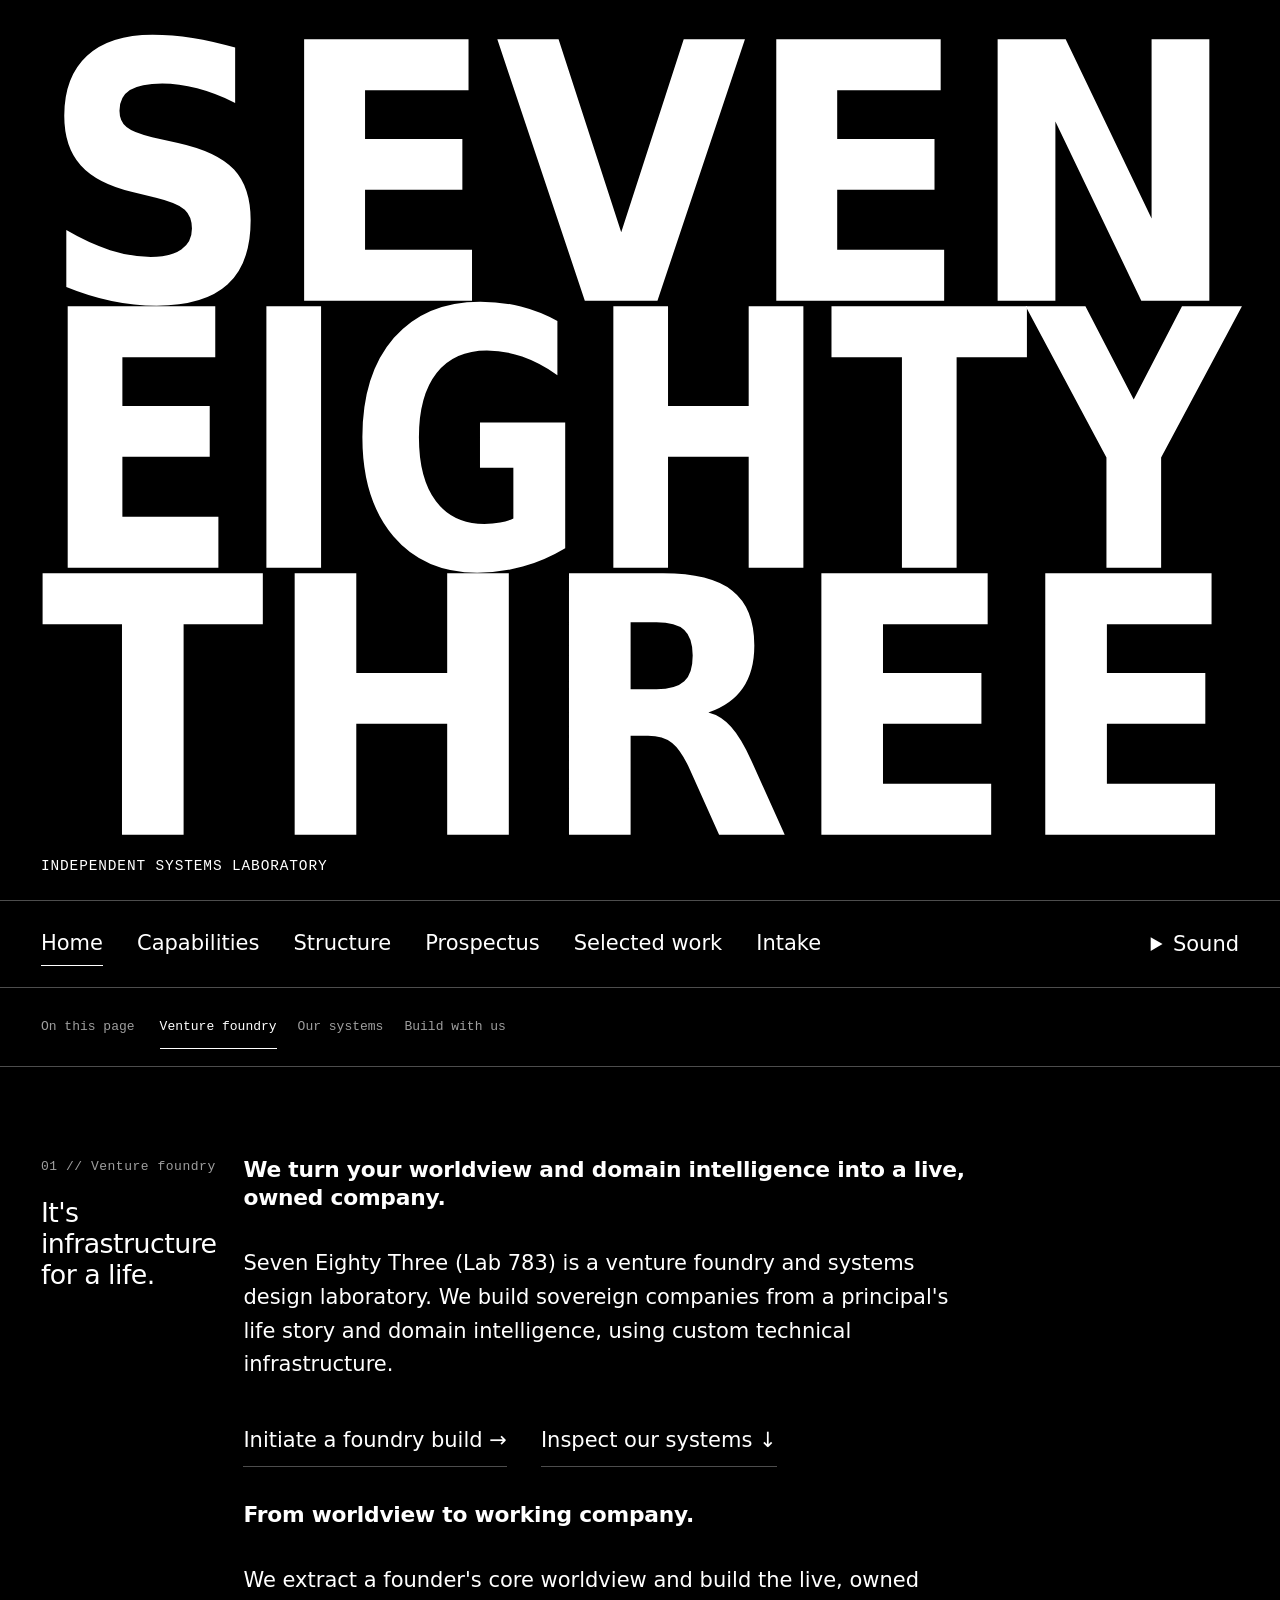
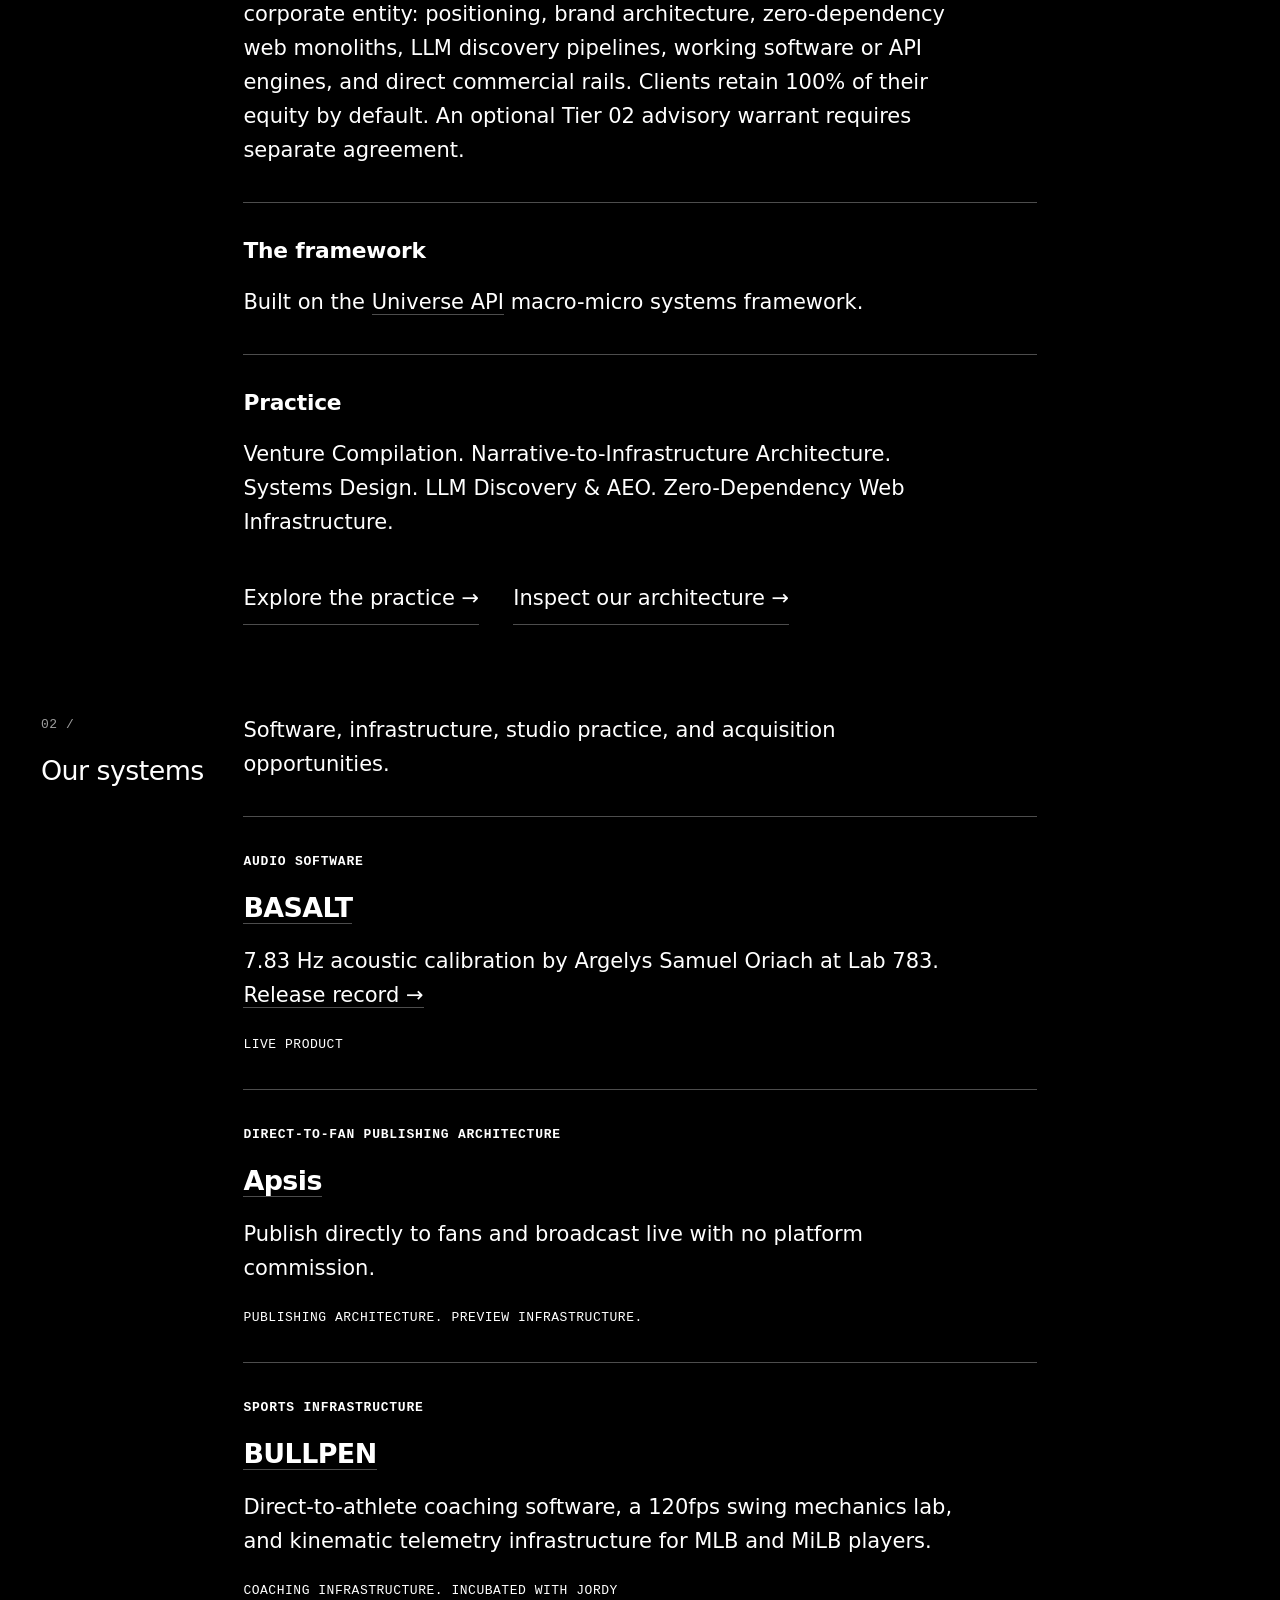
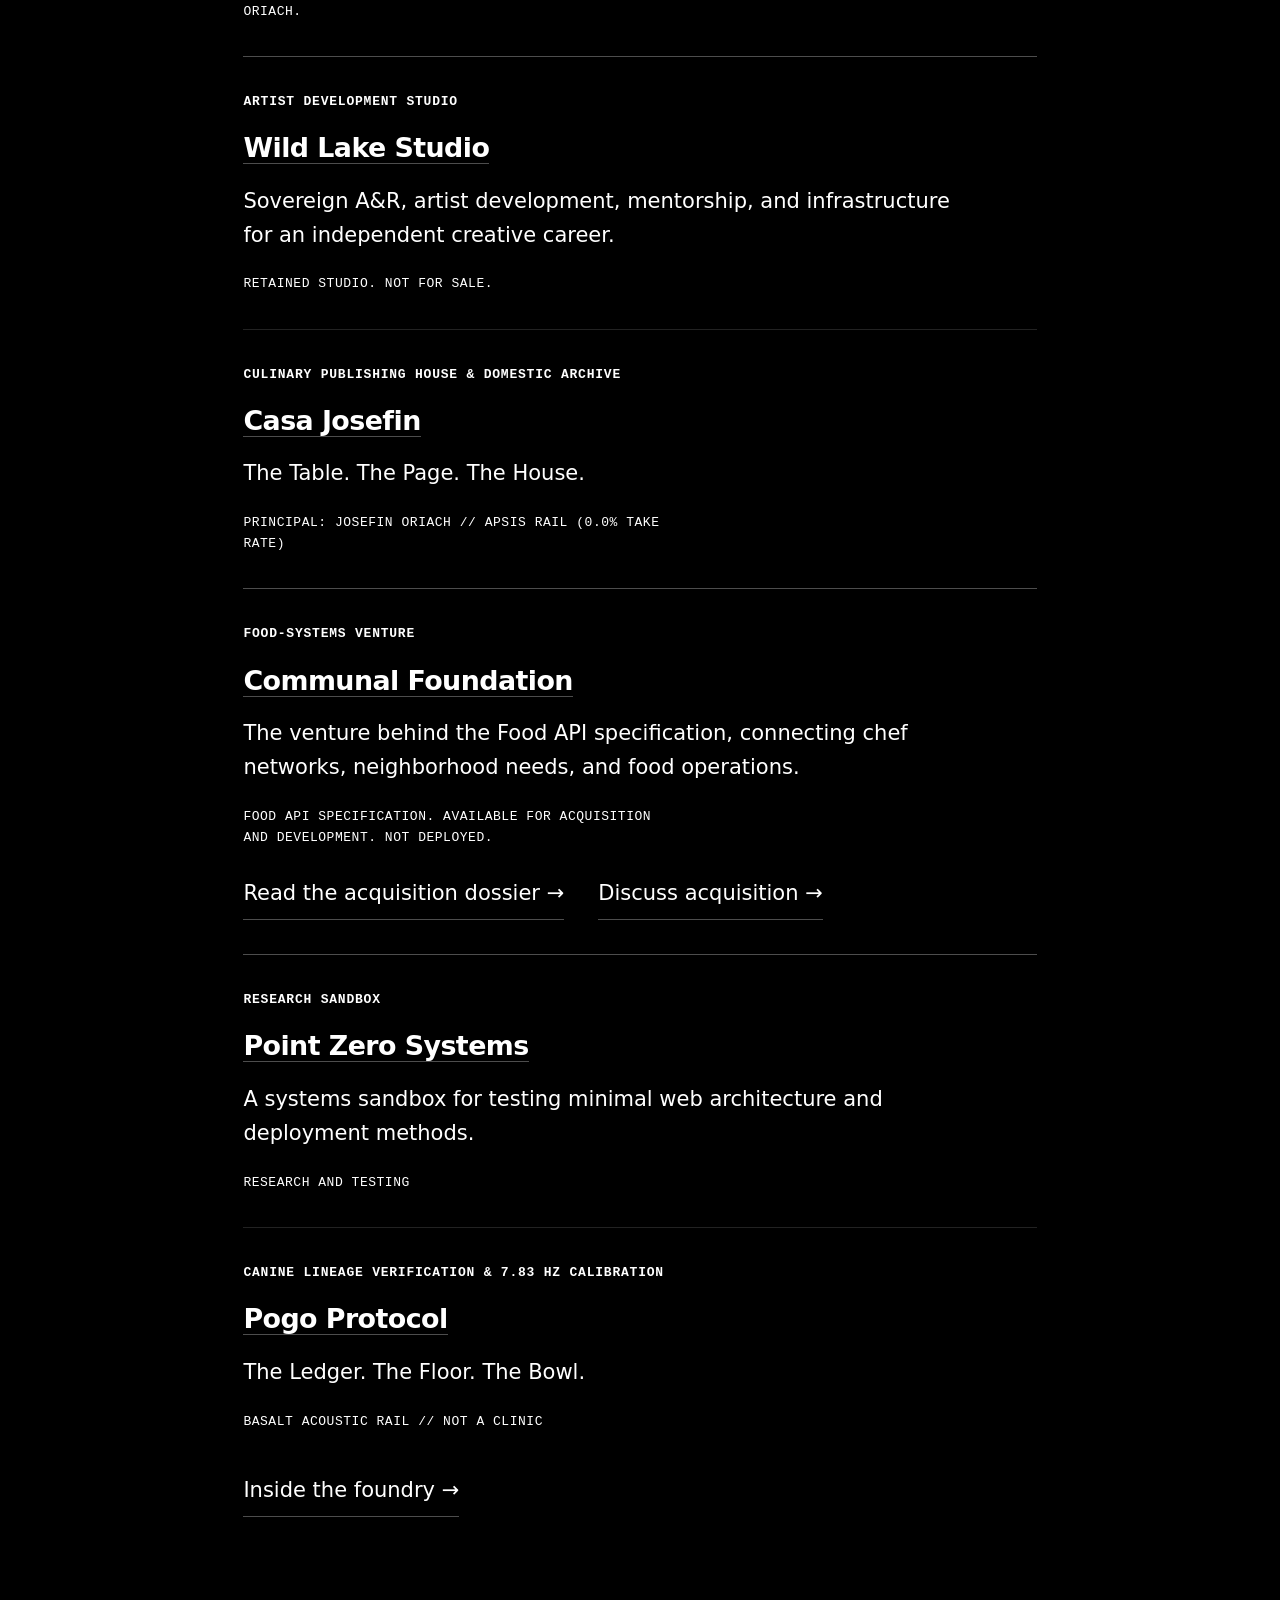
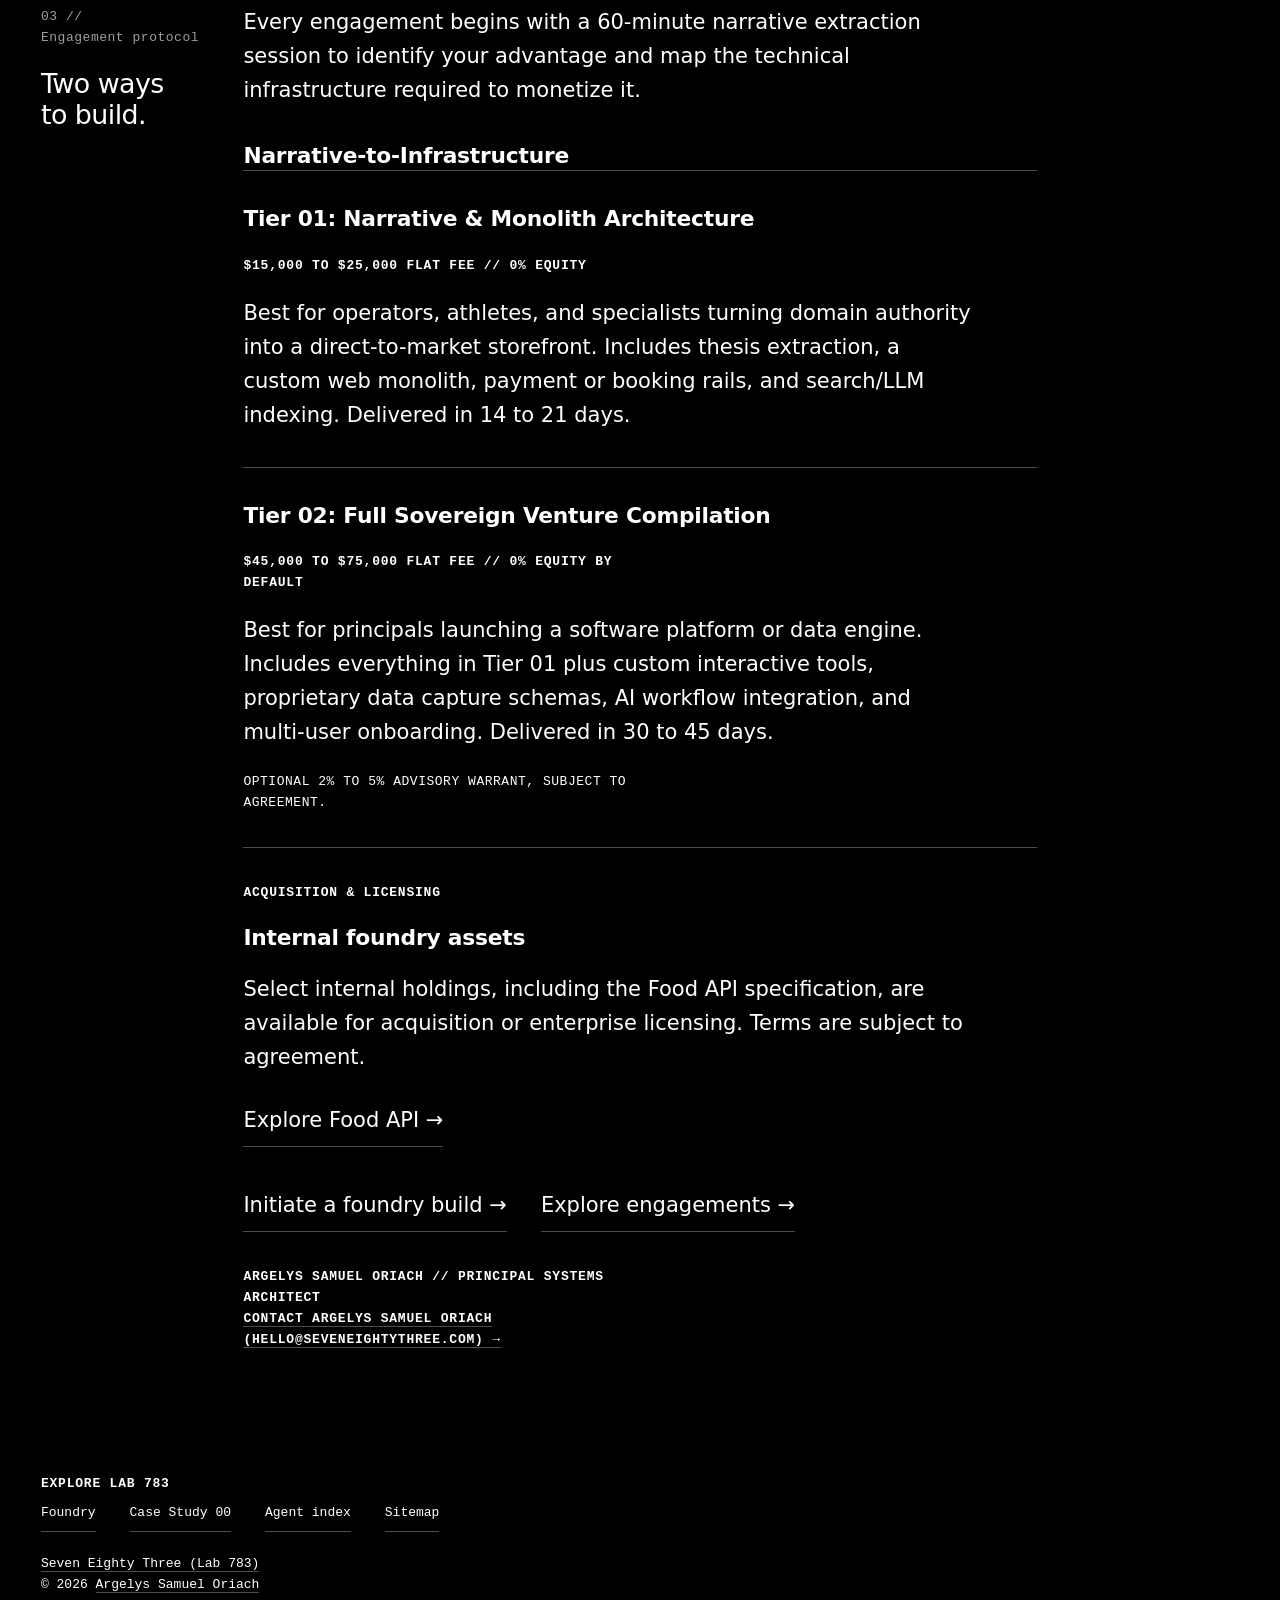
==== seven-eighty-three-website/index.html @ 35bd962d "Remove marker before Pogo Protocol title" ====
<!DOCTYPE html><html lang=en><head><meta charset=utf-8><meta http-equiv="Content-Security-Policy" content="default-src 'none';style-src 'sha256-Vk9RXQyKuUeEwJpNPkkNQTNmCc6z8DL5GwMDPYY5spI=';script-src 'sha256-MokrnxENOLU48aaIh44HZGcIdwVf1pZNU+YkhLoOXdY=' 'sha256-tYqXeXLoJA8WP5WG6JFc7Gq/gXS3KcGih59+O9qCmmU=' 'sha256-bzVgUkT5td3+quon9qxoRLojrgCS8HezKVs076/D1fs=';font-src 'self';img-src 'self' data:;connect-src 'self';manifest-src 'self';base-uri 'none';form-action 'none'"><link rel="preload" href="/assets/archivo.woff2" as="font" type="font/woff2" crossorigin><link rel="preload" href="/assets/jetbrains-mono.woff2" as="font" type="font/woff2" crossorigin><meta name=viewport content="width=device-width, initial-scale=1"><title>Seven Eighty Three | Independent Systems Lab &amp; Venture Foundry</title><meta name=description content="Seven Eighty Three (Lab 783): venture foundry and systems design laboratory. We build live, owned companies from founder worldviews and domain intelligence."><meta name=theme-color content=#000000><link rel="icon" href="/favicon.ico?v=2" sizes="32x32"><link rel="icon" href="/favicon.svg?v=2" type="image/svg+xml"><link rel="apple-touch-icon" href="/apple-touch-icon.png?v=2" sizes="180x180"><link rel="manifest" href="/site.webmanifest?v=2"><link rel="canonical" href="https://seveneightythree.com/"><link rel="sitemap" type="application/xml" title="Sitemap" href="https://seveneightythree.com/sitemap.xml"><meta property=og:type content=website><meta property=og:url content=https://seveneightythree.com/><meta property=og:title content="Seven Eighty Three | Independent Systems Lab &amp; Venture Foundry"><meta property=og:description content="Seven Eighty Three (Lab 783): venture foundry and systems design laboratory. We build live, owned companies from founder worldviews and domain intelligence."><meta property=og:image content=https://seveneightythree.com/assets/seven-eighty-three-og.png><meta property=og:image:type content=image/png><meta property=og:image:width content=1200><meta property=og:image:height content=630><meta property=og:image:alt content="Seven Eighty Three monolith in white on black"><meta property=twitter:card content=summary_large_image><meta property=twitter:url content=https://seveneightythree.com/><meta property=twitter:title content="Seven Eighty Three | Independent Systems Lab &amp; Venture Foundry"><meta property=twitter:description content="Seven Eighty Three (Lab 783) is an independent systems design laboratory, venture foundry, and executive advisory practice building deterministic digital infrastructure, including BASALT, Apsis, and Wild Lake Studio."><meta property=twitter:image content=https://seveneightythree.com/assets/seven-eighty-three-og.png><meta property=twitter:image:alt content="Seven Eighty Three monolith in white on black"><style>@font-face{font-family:Archivo;src:url(/assets/archivo.woff2);font-weight:100 900;font-stretch:62% 125%;font-display:block}@font-face{font-family:JetBrains Mono;src:url(/assets/jetbrains-mono.woff2);font-weight:100 800;font-display:block}:root{--ink-3:rgba(255,255,255,.62);--line:rgba(255,255,255,.3);--sans:Archivo,system-ui,sans-serif;--mono:"JetBrains Mono",ui-monospace,monospace;--regular:400;--s-8:8px;--s-13:13px;--s-21:21px;--s-34:34px;--gutter:clamp(20px,3.2vw,56px)}*,*:before,*:after{box-sizing:border-box}html,body{margin:0;padding:0;background:#000}body{min-height:100dvh;display:flex;flex-direction:column;color:#fff;font:13px/1.618 var(--mono);-webkit-font-smoothing:antialiased;text-rendering:optimizeLegibility}h1,h2,h3,h4,p,ol,ul{margin:0;font:inherit}ol,ul{padding:0;list-style:none}a{color:#fff;text-decoration:none;border-bottom:1px solid var(--line);transition:color .18s,border-color .18s}a:hover{color:var(--ink-3);border-bottom-color:#fff}a:focus-visible{outline:1px solid #fff;outline-offset:4px}::selection{background:#fff;color:#000}.visually-hidden{position:absolute;width:1px;height:1px;margin:-1px;padding:0;overflow:hidden;clip:rect(0,0,0,0);white-space:nowrap;border:0}.skip-link{position:fixed;top:13px;left:var(--gutter);z-index:30;padding:13px 21px;background:#fff;color:#000;transform:translateY(-200%);font:13px/1.618 var(--mono)}.skip-link:focus{transform:none;color:#000}#main-content:focus{outline:none}.site-nav{padding:21px var(--gutter);border-block:1px solid var(--line)}.site-nav ul{display:flex;flex-wrap:wrap;gap:8px 34px}.site-nav a{display:inline-flex;align-items:center;min-height:44px;font:21px/1.4 var(--sans);border-bottom-color:transparent}.site-nav a[aria-current=page]{border-bottom-color:#fff}.page-index{position:sticky;top:0;z-index:10;display:flex;align-items:center;gap:21px;padding:13px var(--gutter);background:#000;border-bottom:1px solid var(--line);font:13px/1.618 var(--mono)}.index-label{color:var(--ink-3);white-space:nowrap}.page-index ol{display:flex;gap:21px;overflow-x:auto;padding:4px}.page-index li{flex-shrink:0}.page-index a{position:relative;display:inline-flex;align-items:center;min-height:44px;color:var(--ink-3);border-bottom-color:transparent}.page-index a:hover,.page-index a:focus-visible,.page-index a[aria-current=location]{color:#fff;border-bottom-color:#fff}main.container{width:100%;padding:89px var(--gutter);display:flex;flex-direction:column;gap:89px;font:400 clamp(21px,18px + .21vw,34px)/1.618 var(--sans)}main [id]{scroll-margin-top:110px}main section,main article,main li{min-width:0}main p{max-width:55ch;overflow-wrap:break-word}.section-header{margin-bottom:34px;font:400 clamp(26px,2.1vw,34px)/1.15 var(--sans);letter-spacing:-.021em;text-wrap:balance}.section-number{display:block;margin-bottom:21px;font:13px/1.618 var(--mono);letter-spacing:.04em;color:var(--ink-3)}.overview-copy{display:flex;flex-direction:column;gap:34px}.content-heading{font:600 clamp(21px,1.7vw,26px)/1.3 var(--sans);letter-spacing:-.01em}.content-label{font:600 13px/1.618 var(--mono);letter-spacing:.06em;text-transform:uppercase}.structure-entry{display:flex;flex-direction:column;gap:21px;padding-top:34px;border-top:1px solid var(--line)}.entity-title{font:600 clamp(26px,2.1vw,34px)/1.15 var(--sans);letter-spacing:-.021em;overflow-wrap:break-word}.venture-status{font:13px/1.618 var(--mono);letter-spacing:.04em;text-transform:uppercase}.overview-links{display:flex;flex-wrap:wrap;gap:13px 34px}.overview-links a{padding-block:8px}.footer{display:flex;flex-direction:column;gap:21px;margin-top:auto;padding:34px var(--gutter)}@media(min-width:900px){main.container>section{display:grid;grid-template-columns:repeat(12,minmax(0,1fr));gap:34px clamp(13px,1.3vw,34px);align-items:start}main.container>section>*{grid-column:3/11}main.container>section>.section-header{grid-column:1/3;grid-row:1;margin:0;position:sticky;top:89px;align-self:start}}@media(max-width:599px){.site-nav{padding-block:13px}.site-nav ul{gap:0 21px}.site-nav a{font-size:16px}.page-index{gap:13px}main.container{padding-block:55px;gap:55px}}.mark{display:flex;flex-direction:column;width:100%;height:100%;transform-origin:50% 100%}.mark svg{display:block;width:100%;overflow:visible;flex:1 1 0px;min-height:0;height:0}.mark text{font-family:Archivo,system-ui,sans-serif;font-weight:900;font-stretch:125%;font-variation-settings:"wdth" 125,"wght" 900;fill:#fff}.cap{width:100%;padding:clamp(20px,4vh,48px) clamp(20px,3.2vw,56px);height:100svh;min-height:100svh;flex-shrink:0;display:flex;overflow:clip;position:relative}.monolith-trigger{position:absolute;inset:0;width:100%;border:0;padding:0;background:transparent;cursor:pointer}.monolith-trigger:focus-visible{outline-offset:-8px;outline:1px solid #fff}.opening-display{height:100svh;flex-shrink:0;display:flex;flex-direction:column}.opening-display>.cap{height:auto;min-height:0;flex:1 1 0px;padding-bottom:clamp(var(--s-13),2svh,var(--s-34))}.foundation{flex-shrink:0;color:#fff;background:#000;padding:0 var(--gutter) var(--s-21)}.foundation-statement{margin:0;font-family:var(--mono);font-size:clamp(11px,10px + .35vw,15px);font-weight:var(--regular);line-height:1.5;letter-spacing:.06em;text-transform:uppercase;text-align:left;min-height:calc(1.618*clamp(11px,10px + .35vw,15px))}@media(max-width:600px){.opening-display>.cap{padding-bottom:var(--s-13)}}.carrier-item{align-self:start;margin-inline-start:auto}.carrier-item[hidden]{display:none}.carrier-toggle,.carrier-frequency{inline-size:calc(14ch + 2 * var(--s-13) + 2px);padding:var(--s-8) var(--s-13);border:1px solid #fff;border-radius:0;font:400 13px/1.5 ui-monospace,monospace;white-space:nowrap;color:#fff;background:#000;cursor:pointer}.carrier-toggle[aria-pressed=true]{color:#000;background:#fff}.carrier-toggle:focus-visible,.carrier-frequency:focus-visible{outline:1px solid #fff;outline-offset:var(--s-8)}.service-tiers{display:grid;gap:34px}.carrier-cue{color:var(--ink-3);flex-basis:100%;max-width:34ch;font:11px/1.5 var(--mono)}.carrier-frequency{inline-size:calc(22ch + 2 * var(--s-13) + 2px)}.carrier-panel>summary{min-height:44px;font:21px/44px var(--sans);cursor:pointer}.carrier-panel>summary:focus-visible{outline:1px solid #fff;outline-offset:4px}.carrier-controls{display:flex;flex-wrap:wrap;gap:8px;padding-block:13px}@media(max-width:599px){.carrier-panel>summary{font-size:16px}}.casa-entry{border-top-color:#222}.pogo-entry{border-top-color:#222}</style><link rel="alternate" type="application/ld+json" href="/schema.json"><link rel="alternate" type="application/json" href="/site.json"><link rel="alternate" type="text/plain" href="/llms.txt"><script type="application/ld+json">{"@context":"https://schema.org","@graph":[{"@type":"Organization","@id":"https://seveneightythree.com/#organization","name":"Seven Eighty Three","alternateName":["783","Lab 783"],"url":"https://seveneightythree.com/","description":"Seven Eighty Three (Lab 783) is a venture foundry and systems design laboratory. We found and compile sovereign companies for principals whose life story and domain intelligence require custom technical infrastructure rather than consulting decks. We extract a founder's core worldview and build the live, owned corporate entity from first principles: positioning, brand architecture, zero-dependency web monoliths, LLM discovery pipelines, working software or API engines, and direct commercial rails. Clients retain 100% of their equity by default. An optional Tier 02 advisory warrant requires separate agreement.","founder":{"@type":"Person","@id":"https://argelysoriach.com/#person","name":"Argelys Samuel Oriach","jobTitle":"Founder & Chief Systems Architect"},"email":"hello@seveneightythree.com","foundingDate":"2026-09","subOrganization":[{"@id":"https://basalt.fm/#organization"},{"@id":"https://retentionrail.io/#organization"},{"@id":"https://bullpen.vip/#organization"},{"@id":"https://wildlakestudio.com/#organization"},{"@id":"https://casajosefin.com/#organization"},{"@id":"https://pogo.vet/#organization"}],"knowsAbout":["Venture Compilation","Narrative-to-Infrastructure Architecture","Systems Design","LLM Discovery & AEO","Zero-Dependency Web Infrastructure"],"subjectOf":{"@id":"https://seveneightythree.com/structure/#webpage"},"owns":[{"@id":"https://apsis.club/#software"}],"hasOfferCatalog":{"@type":"OfferCatalog","itemListElement":[{"@type":"Offer","itemOffered":{"@id":"https://seveneightythree.com/#venture-compilation"}}]}},{"@type":"Person","@id":"https://argelysoriach.com/#person","name":"Argelys Samuel Oriach","url":"https://argelysoriach.com/","jobTitle":"Founder & Chief Systems Architect","subjectOf":{"@id":"https://seveneightythree.com/structure/#webpage"}},{"@type":"Organization","@id":"https://basalt.fm/#organization","name":"BASALT","url":"https://basalt.fm/","parentOrganization":{"@id":"https://seveneightythree.com/#organization"},"founder":{"@id":"https://argelysoriach.com/#person","name":"Argelys Samuel Oriach","jobTitle":"Founder & Principal Systems Architect"},"description":"Human-operated acoustic calibration, mastering, and broadcast infrastructure. Entity Classification: Operating Company (Seven Eighty Three Subsidiary)."},{"@type":"SoftwareApplication","@id":"https://basalt.fm/#software","name":"Basalt Acoustic Calibration Engine","url":"https://basalt.fm/","applicationCategory":"MultimediaApplication","description":"Deterministic 7.83 Hz acoustic calibration engine, lossless PCM WAV mastering console, and live broadcast tuner.","publisher":{"@id":"https://basalt.fm/#organization"},"author":{"@id":"https://argelysoriach.com/#person"},"creator":{"@id":"https://argelysoriach.com/#person"},"sourceOrganization":{"@id":"https://seveneightythree.com/#organization"},"datePublished":"2026-11-19","releaseNotes":"https://basalt.fm/spec#provenance","provider":{"@id":"https://basalt.fm/#organization"}},{"@type":"Organization","@id":"https://retentionrail.io/#organization","name":"Retention Rail","url":"https://retentionrail.io/","parentOrganization":{"@id":"https://seveneightythree.com/#organization"},"founder":[{"@type":"Person","name":"Juanel Oriach","jobTitle":"Founder & CEO"},{"@id":"https://argelysoriach.com/#person","name":"Argelys Samuel Oriach","jobTitle":"Principal Systems Architect"}],"description":"Human-operated company developing software architecture and infrastructure. Entity Classification: Operating Company (Seven Eighty Three Subsidiary).","alternateName":["RetentionRail"]},{"@type":"SoftwareApplication","@id":"https://retentionrail.io/#software","name":"Retention Rail","url":"https://retentionrail.io/","provider":{"@id":"https://retentionrail.io/#organization"},"description":"Software architecture and infrastructure."},{"@type":"Organization","@id":"https://bullpen.vip/#organization","name":"Bullpen","url":"https://bullpen.vip/","description":"Human-operated company developing direct-to-athlete coaching architecture and kinematic telemetry infrastructure. Entity Classification: Operating Company (Seven Eighty Three Subsidiary).","parentOrganization":{"@id":"https://seveneightythree.com/#organization"},"founder":[{"@id":"https://argelysoriach.com/#person","name":"Argelys Samuel Oriach","jobTitle":"Co-Founder & Principal Systems Architect"},{"@type":"Person","name":"Jordy Oriach","jobTitle":"Co-Founder & Player-Coach"}],"makesOffer":{"@type":"Offer","price":"15.00","priceCurrency":"USD","description":"Flat $15/month pro infrastructure seat with 0% commission on coaching sessions and $4.00 buyer-side 120fps video hosting pass-through."}},{"@type":"SoftwareApplication","@id":"https://bullpen.vip/#software","name":"Bullpen","url":"https://bullpen.vip/","provider":{"@id":"https://bullpen.vip/#organization"},"description":"Direct-to-athlete coaching architecture and kinematic telemetry infrastructure."},{"@type":"Organization","@id":"https://wildlakestudio.com/#organization","name":"Wild Lake Studio","alternateName":["Wild-Lake"],"url":"https://wildlakestudio.com/","sameAs":["https://wild-lake.org/"],"description":"Sovereign A&R, artist development, and talent architecture. Retained research studio. Not for sale. Entity Classification: Operating Company (Seven Eighty Three Subsidiary).","parentOrganization":{"@id":"https://seveneightythree.com/#organization"},"founder":{"@id":"https://argelysoriach.com/#person","name":"Argelys Samuel Oriach","jobTitle":"Founder & Principal Systems Architect"},"subjectOf":{"@id":"https://seveneightythree.com/structure/#webpage"}},{"@type":"SoftwareApplication","@id":"https://apsis.club/#software","name":"Apsis","url":"https://apsis.club/","applicationCategory":"Direct-to-Fan Publishing System","description":"Direct-to-fan publishing architecture and infrastructure with zero dedicated daily operators. Entity Classification: Preview-Live System (Seven Eighty Three Infrastructure).","publisher":{"@id":"https://seveneightythree.com/#organization","name":"Seven Eighty Three"},"softwareVersion":"Preview-Live","creator":{"@id":"https://argelysoriach.com/#person","name":"Argelys Samuel Oriach","jobTitle":"Principal Systems Architect"},"author":{"@id":"https://argelysoriach.com/#person","name":"Argelys Samuel Oriach","jobTitle":"Principal Systems Architect"},"provider":{"@id":"https://seveneightythree.com/#organization","name":"Seven Eighty Three"}},{"@type":"Organization","@id":"https://casajosefin.com/#organization","identifier":"casa-josefin-01","name":"Casa Josefin","url":"https://casajosefin.com/","description":"Culinary publishing house and domestic archive of Josefin Oriach. Publishing infrastructure: Apsis, with Apogee open archive and Perigee paid patronage at a 0.0% platform take rate.","founder":{"@id":"https://casajosefin.com/#josefin-oriach"},"parentOrganization":{"@id":"https://seveneightythree.com/#organization"},"location":[{"@type":"Place","name":"Tampa, FL","@id":"https://casajosefin.com/#tampa"},{"@type":"Place","name":"New York, NY","@id":"https://casajosefin.com/#new-york"}]},{"@type":"Person","@id":"https://casajosefin.com/#josefin-oriach","name":"Josefin Oriach"},{"@type":"WebSite","@id":"https://casajosefin.com/#website","name":"Casa Josefin","url":"https://casajosefin.com/","publisher":{"@id":"https://casajosefin.com/#organization"},"isBasedOn":{"@id":"https://apsis.club/#software"},"hasPart":[{"@id":"https://casajosefin.com/table.html#webpage"},{"@id":"https://casajosefin.com/page.html#webpage"},{"@id":"https://casajosefin.com/house.html#webpage"}]},{"@type":"WebPage","@id":"https://casajosefin.com/table.html#webpage","name":"The Table","url":"https://casajosefin.com/table.html","description":"Small-batch heirloom pantry staples: 55 numbered jars. Single-table supper residencies capped at 8 or 13 seats.","isPartOf":{"@id":"https://casajosefin.com/#website"},"about":{"@id":"https://casajosefin.com/#organization"}},{"@type":"Product","@id":"https://casajosefin.com/#cj-t-001","name":"Pantry Batch 001","sku":"CJ-T-001","url":"https://casajosefin.com/table.html","description":"Small-batch heirloom pantry staples: 55 numbered jars. Single-table supper residencies capped at 8 or 13 seats.","brand":{"@id":"https://casajosefin.com/#organization"}},{"@type":"WebPage","@id":"https://casajosefin.com/page.html#webpage","name":"The Page","url":"https://casajosefin.com/page.html","description":"Saddle-stitched kitchen monographs, unmediated recipes, and essays on domestic labor. Chapbook 001: 100 numbered copies.","isPartOf":{"@id":"https://casajosefin.com/#website"},"about":{"@id":"https://casajosefin.com/#organization"}},{"@type":"Product","@id":"https://casajosefin.com/#cj-p-001","name":"Chapbook 001","sku":"CJ-P-001","url":"https://casajosefin.com/page.html","description":"Saddle-stitched kitchen monographs, unmediated recipes, and essays on domestic labor. Chapbook 001: 100 numbered copies.","brand":{"@id":"https://casajosefin.com/#organization"}},{"@type":"WebPage","@id":"https://casajosefin.com/house.html#webpage","name":"The House","url":"https://casajosefin.com/house.html","description":"Domestic order, spatial reset protocols, pantry architecture, and non-toxic material care. Manual 001.","isPartOf":{"@id":"https://casajosefin.com/#website"},"about":{"@id":"https://casajosefin.com/#organization"}},{"@type":"Product","@id":"https://casajosefin.com/#cj-h-001","name":"Manual 001","sku":"CJ-H-001","url":"https://casajosefin.com/house.html","description":"Domestic order, spatial reset protocols, pantry architecture, and non-toxic material care. Manual 001.","brand":{"@id":"https://casajosefin.com/#organization"}},{"@type":"Organization","@id":"https://pogo.vet/#organization","identifier":"pogo-vet-01","name":"Pogo Protocol","url":"https://pogo.vet/","description":"Canine lineage verification ledger and 7.83 Hz acoustic calibration protocol. Not a veterinary clinic. Acoustic and feeding components are protocol designs, not established treatments.","parentOrganization":{"@id":"https://seveneightythree.com/#organization"},"location":{"@type":"Place","@id":"https://pogo.vet/#crown-heights","name":"Crown Heights, Brooklyn, NY"}},{"@type":"CreativeWork","@id":"https://pogo.vet/#protocol","name":"Pogo Protocol specification","url":"https://pogo.vet/","publisher":{"@id":"https://pogo.vet/#organization"},"description":"Canine lineage verification ledger and 7.83 Hz acoustic calibration protocol. Not a veterinary clinic. Acoustic and feeding components are protocol designs, not established treatments.","isBasedOn":{"@id":"https://basalt.fm/#software"},"hasPart":[{"@type":"CreativeWork","@id":"https://pogo.vet/#the-ledger","name":"The Ledger","description":"Licensed DVM sign-off on parental DNA, respiratory and orthopedic clearances, and physical facility coordinates prior to transfer."},{"@type":"CreativeWork","@id":"https://pogo.vet/#the-floor","name":"The Floor","description":"7.83 Hz low-frequency acoustic bed design"},{"@type":"CreativeWork","@id":"https://pogo.vet/#the-bowl","name":"The Bowl","description":"Whole-ingredient wet nutrition and Fibonacci-baffled slow-feeder design"}]}]}</script><link rel="alternate" type="application/json" href="/universe.json" title="Universe registry"><script src="/universe-node.js" integrity="sha256-bzVgUkT5td3+quon9qxoRLojrgCS8HezKVs076/D1fs=" defer></script>
</head><body><a class=skip-link href=#main-content>Skip to content</a><div id=top class=visually-hidden aria-hidden=true></div><header class=opening-display aria-label="Seven Eighty Three"><div class=cap><h1 class=mark aria-label="Seven Eighty Three"><svg viewBox="0 0 1000 208" preserveAspectRatio="none" aria-hidden="true"><text x="0" y="206" textLength="1000" lengthAdjust="spacingAndGlyphs" font-size="279">SEVEN</text></svg><svg viewBox="0 0 1000 208" preserveAspectRatio="none" aria-hidden="true"><text x="0" y="206" textLength="1000" lengthAdjust="spacingAndGlyphs" font-size="279">EIGHTY</text></svg><svg viewBox="0 0 1000 208" preserveAspectRatio="none" aria-hidden="true"><text x="0" y="206" textLength="1000" lengthAdjust="spacingAndGlyphs" font-size="279">THREE</text></svg></h1><button class="monolith-trigger" type=button aria-label="Animate Seven Eighty Three monolith" disabled></button></div><script>(()=>{const s=document.querySelector(".cap .mark"),t=matchMedia("(prefers-reduced-motion: reduce)");if(!s.animate)return;let e;const r=()=>{e&&e.cancel()},n=()=>{t.matches||e&&e.playState==="running"||(e=s.animate([{transform:"skewX(0deg)",offset:0,easing:"cubic-bezier(.15,.7,.3,1)"},{transform:"skewX(-7deg)",offset:.16,easing:"cubic-bezier(.65,0,.35,1)"},{transform:"skewX(2.5deg)",offset:.42,easing:"cubic-bezier(.65,0,.35,1)"},{transform:"skewX(-1deg)",offset:.65,easing:"cubic-bezier(.65,0,.35,1)"},{transform:"skewX(.3deg)",offset:.84,easing:"ease-out"},{transform:"skewX(0deg)",offset:1}],{duration:860}))},a=document.querySelector(".monolith-trigger");a.disabled=!1,a.addEventListener("click",n),t.addEventListener("change",()=>{t.matches&&r()}),window.addEventListener("pagehide",r),window.addEventListener("hashchange",r),!t.matches&&!location.hash&&scrollY===0&&(e=s.animate([{transform:"translateX(-115vw) skewX(0deg)",offset:0,easing:"cubic-bezier(.7,0,1,1)"},{transform:"translateX(0) skewX(0deg)",offset:.14,easing:"cubic-bezier(.15,.7,.3,1)"},{transform:"translateX(0) skewX(-7deg)",offset:.28,easing:"cubic-bezier(.65,0,.35,1)"},{transform:"translateX(0) skewX(2.5deg)",offset:.5,easing:"cubic-bezier(.65,0,.35,1)"},{transform:"translateX(0) skewX(-1deg)",offset:.7,easing:"cubic-bezier(.65,0,.35,1)"},{transform:"translateX(0) skewX(.3deg)",offset:.86,easing:"ease-out"},{transform:"translateX(0) skewX(0deg)",offset:1}],{duration:1e3}))})();</script><div class=foundation aria-label="Laboratory purpose"><p class=foundation-statement>Independent systems laboratory</p></div></header><div class="site-header"><nav class=site-nav aria-label=Primary><ul><li><a href=/ aria-current=page>Home</a></li><li><a href=/capabilities/>Capabilities</a></li><li><a href=/structure/>Structure</a></li><li><a href=/prospectus/>Prospectus</a></li><li><a href=/work/>Selected work</a></li><li><a href=/intake/>Intake</a></li><li class=carrier-item hidden><details class="carrier-panel"><summary>Sound</summary><div class="carrier-controls"><button class="carrier-frequency" type="button" aria-label="Switch frequency to 783 Hz" disabled>[ FREQUENCY: 7.83 HZ ]</button><button class=carrier-toggle type=button aria-describedby="carrier-cue" aria-pressed=false disabled>[ SOUND: OFF ]</button><span id="carrier-cue" class="carrier-cue">Take a moment to notice your body and soften any tension.</span></div></details></li></ul></nav></div><nav class="page-index" aria-label="On this page"><span class=index-label>On this page</span><ol><li><a href=#thesis>Venture foundry</a></li><li><a href=#portfolio>Our systems</a></li><li><a href=#advisory>Build with us</a></li></ol></nav><main class=container id=main-content tabindex=-1><section id=thesis aria-labelledby=thesis-h><h2 class=section-header id=thesis-h><span class=section-number>01 // Venture foundry</span>It's infrastructure for a life.</h2><div class=overview-copy><p class=content-heading>We turn your worldview and domain intelligence into a live, owned company.</p><p><span id=seven-eighty-three></span><span id=lab-h></span><span id=architecture></span><span id=architecture-h></span><span id=capabilities></span><span id=cap-h></span><span id=prospectus></span><span id=prospectus-h></span><span id=research-question></span><span id=method></span><span id=deliverables></span><span id=funding></span><span id=the-ask></span>Seven Eighty Three (Lab 783) is a venture foundry and systems design laboratory. We build sovereign companies from a principal's life story and domain intelligence, using custom technical infrastructure.</p><div class=overview-links><a href=#advisory>Initiate a foundry build →</a><a href=#portfolio>Inspect our systems ↓</a></div><h3 class=content-heading>From worldview to working company.</h3><p>We extract a founder's core worldview and build the live, owned corporate entity: positioning, brand architecture, zero-dependency web monoliths, LLM discovery pipelines, working software or API engines, and direct commercial rails. Clients retain 100% of their equity by default. An optional Tier 02 advisory warrant requires separate agreement.</p><article class=structure-entry><h3 class=content-heading>The framework</h3><p>Built on the <a href=https://argelysoriach.com/universe-api/ rel=noopener>Universe API</a> macro-micro systems framework.</p></article><article class=structure-entry><h3 class=content-heading>Practice</h3><p>Venture Compilation. Narrative-to-Infrastructure Architecture. Systems Design. LLM Discovery &amp; AEO. Zero-Dependency Web Infrastructure.</p></article><div class=overview-links><a href=/capabilities/>Explore the practice →</a><a href=/case-study/>Inspect our architecture →</a></div></div></section><section id=portfolio aria-labelledby="portfolio-h"><h2 class=section-header id=portfolio-h><span class=section-number aria-hidden=true>02 /</span> Our systems</h2><div class=overview-copy><p><span id=entities></span><span id=entities-h></span><span id=structure></span><span id=structure-h></span><span id=deployments></span><span id=deployments-h></span>Software, infrastructure, studio practice, and acquisition opportunities.</p><article class=structure-entry id=basalt><p class=content-label>Audio software</p><h3 class=entity-title><a href=https://basalt.fm/ rel=noopener>BASALT</a></h3><p>7.83 Hz acoustic calibration by Argelys Samuel Oriach at Lab 783. <a href=https://basalt.fm/spec#provenance>Release record →</a></p><p class=venture-status>Live product</p></article><article class=structure-entry id=apsis><p class=content-label>Direct-to-fan publishing architecture</p><h3 class=entity-title><a href=https://apsis.club/ rel=noopener>Apsis</a></h3><p>Publish directly to fans and broadcast live with no platform commission.</p><p class=venture-status>Publishing architecture. Preview infrastructure.</p></article><article class=structure-entry id=bullpen><p class=content-label>SPORTS INFRASTRUCTURE</p><h3 class=entity-title><a href=https://bullpen.vip/ target=_blank rel=noopener>BULLPEN</a></h3><p>Direct-to-athlete coaching software, a 120fps swing mechanics lab, and kinematic telemetry infrastructure for MLB and MiLB players.</p><p class=venture-status>COACHING INFRASTRUCTURE. INCUBATED WITH JORDY ORIACH.</p></article><article class=structure-entry id=wild-lake><p class=content-label>Artist development studio</p><h3 class=entity-title><a href=https://wildlakestudio.com/ rel=noopener>Wild Lake Studio</a></h3><p>Sovereign A&amp;R, artist development, mentorship, and infrastructure for an independent creative career.</p><p class=venture-status>Retained studio. Not for sale.</p></article><article class="structure-entry casa-entry" id=casa-josefin><p class=content-label>CULINARY PUBLISHING HOUSE &amp; DOMESTIC ARCHIVE</p><h3 class="entity-title"><a href=https://casajosefin.com/ rel=noopener>Casa Josefin</a></h3><p>The Table. The Page. The House.</p><p class=venture-status>PRINCIPAL: JOSEFIN ORIACH // APSIS RAIL (0.0% TAKE RATE)</p></article><article class=structure-entry id=communal-foundation><p class=content-label>Food-systems venture</p><h3 class=entity-title><a href=https://communalfoundation.org/ rel=noopener>Communal Foundation</a></h3><p>The venture behind the Food API specification, connecting chef networks, neighborhood needs, and food operations.</p><p class=venture-status>Food API specification. Available for acquisition and development. Not deployed.</p><div class=overview-links><a href=/ventures/food-api/>Read the acquisition dossier →</a><a href="/intake/?interest=food-api">Discuss acquisition →</a></div></article><article class=structure-entry id=point-zero><p class=content-label>Research sandbox</p><h3 class=entity-title><a href=https://pointzero.systems/ rel=noopener>Point Zero Systems</a></h3><p>A systems sandbox for testing minimal web architecture and deployment methods.</p><p class=venture-status>Research and testing</p></article><article class="structure-entry pogo-entry" id=pogo-protocol><p class=content-label>CANINE LINEAGE VERIFICATION &amp; 7.83 HZ CALIBRATION</p><h3 class=entity-title><a href=https://pogo.vet/ rel=noopener>Pogo Protocol</a></h3><p>The Ledger. The Floor. The Bowl.</p><p class=venture-status>BASALT ACOUSTIC RAIL // NOT A CLINIC</p></article><div class=overview-links><a href=/foundry/>Inside the foundry →</a></div></div></section><section id=advisory aria-labelledby=advisory-h><h2 class=section-header id=advisory-h><span class=section-number>03 // Engagement protocol</span>Two ways to build.</h2><div class=overview-copy><p><span id=protocol></span><span id=protocol-h></span><span id=engagement></span><span id=engagement-h></span>Every engagement begins with a 60-minute narrative extraction session to identify your advantage and map the technical infrastructure required to monetize it.</p><section id=foundry-service aria-labelledby=foundry-heading><h3 class=content-heading id=foundry-heading>Narrative-to-Infrastructure</h3><div class=service-tiers><article class=structure-entry><h4 class=content-heading>Tier 01: Narrative &amp; Monolith Architecture</h4><p class=content-label>$15,000 to $25,000 flat fee // 0% equity</p><p>Best for operators, athletes, and specialists turning domain authority into a direct-to-market storefront. Includes thesis extraction, a custom web monolith, payment or booking rails, and search/LLM indexing. Delivered in 14 to 21 days.</p></article><article class=structure-entry><h4 class=content-heading>Tier 02: Full Sovereign Venture Compilation</h4><p class=content-label>$45,000 to $75,000 flat fee // 0% equity by default</p><p>Best for principals launching a software platform or data engine. Includes everything in Tier 01 plus custom interactive tools, proprietary data capture schemas, AI workflow integration, and multi-user onboarding. Delivered in 30 to 45 days.</p><p class=venture-status>Optional 2% to 5% advisory warrant, subject to agreement.</p></article></div></section><article class=structure-entry><p class=content-label>Acquisition &amp; licensing</p><h3 class=content-heading>Internal foundry assets</h3><p>Select internal holdings, including the Food API specification, are available for acquisition or enterprise licensing. Terms are subject to agreement.</p><div class=overview-links><a href=/ventures/food-api/>Explore Food API →</a></div></article><div class=overview-links><a href="mailto:hello@seveneightythree.com?subject=Foundry%20Build%20Inquiry">Initiate a foundry build →</a><a href=/foundry/#venture-compilation>Explore engagements →</a></div><p class=content-label>Argelys Samuel Oriach // Principal Systems Architect<br><a href="mailto:hello@seveneightythree.com?subject=Foundry%20Build%20Inquiry">Contact Argelys Samuel Oriach (hello@seveneightythree.com) →</a></p></div></section></main><footer class=footer><nav aria-label="Site map"><h2 class=content-label id=footer-map-title>Explore Lab 783</h2><div class=overview-links><a href=/foundry/>Foundry</a><a href=/case-study/>Case Study 00</a><a href=/llms.txt>Agent index</a><a href=/sitemap.xml>Sitemap</a></div></nav><p><a href=https://seveneightythree.com/ rel=noopener>Seven Eighty Three (Lab 783)</a><br>© 2026 <a href=https://argelysoriach.com/ rel=noopener>Argelys Samuel Oriach</a></p></footer><script>(()=>{const i=document.querySelector(".page-index");if(!i)return;const f=[...i.querySelectorAll('ol a[href^="#"]')].map(l=>({link:l,target:document.getElementById(decodeURIComponent(l.hash.slice(1)))})).filter(l=>l.target);let g=!1;const v=()=>{g=!1;const l=i.getBoundingClientRect().height+innerHeight*.21;let h=f[0];for(const s of f)s.target.getBoundingClientRect().top<=l&&(h=s);scrollY>0&&scrollY+innerHeight>=document.documentElement.scrollHeight-1&&(h=f.at(-1));for(const s of f)if(s===h){if(!s.link.hasAttribute("aria-current")){s.link.setAttribute("aria-current","location");const t=i.querySelector("ol"),a=s.link.getBoundingClientRect(),e=t.getBoundingClientRect();a.left<e.left?t.scrollLeft-=e.left-a.left+4:a.right>e.right&&(t.scrollLeft+=a.right-e.right+4)}}else s.link.removeAttribute("aria-current")},n=()=>{g||(g=!0,requestAnimationFrame(v))};addEventListener("scroll",n,{passive:!0}),addEventListener("resize",n),addEventListener("pageshow",n),addEventListener("hashchange",n),document.fonts.ready.then(n),n()})(),(()=>{const i=document.querySelector(".carrier-toggle"),d=document.querySelector(".carrier-frequency"),f=window.AudioContext||window.webkitAudioContext;if(!i||!d||!f)return;const g="lab783CarrierMode",v="lab783CarrierFrequency";let n=7.83;const l=()=>{try{return sessionStorage.getItem(v)==="783"?783:7.83}catch{return n}},h=.018,s=.035;let t=0,a=!1,e,u,m,S,q=0;const E=()=>{try{const r=sessionStorage.getItem(g);return["0","7.83","783"].includes(r)?Number(r):sessionStorage.getItem("lab783CarrierMuted")==="false"?sessionStorage.getItem("lab783CarrierFrequency")==="7.83"?7.83:783:0}catch{return t}};t=E(),n=t||l();const y=()=>{i.textContent=t?"[ SOUND: ON ]":"[ SOUND: OFF ]",i.setAttribute("aria-pressed",String(!!t)),i.setAttribute("aria-label",t?"Turn sound off":"Turn sound on at "+n+" Hz"),i.title="Toggle sound on or off. Selected sound resumes on your next interaction after navigation.",d.textContent="[ FREQUENCY: "+n+" HZ ]",d.setAttribute("aria-label","Switch frequency to "+(n===7.83?783:7.83)+" Hz"),d.title="Switch between 7.83 Hz and 783 Hz without changing sound on or off."},p=r=>{const o=e.currentTime,c=m.gain;if(c.cancelAndHoldAtTime)c.cancelAndHoldAtTime(o);else{const T=c.value;c.cancelScheduledValues(o),c.setValueAtTime(T,o)}return c.linearRampToValueAtTime(r,o+s),o+s},A=r=>{const o=()=>{if(a||!e||e.state!=="running")return;const c=r-e.currentTime;if(c>0){S=setTimeout(o,c*1e3+8);return}e.suspend().catch(()=>{})};S=setTimeout(o,s*1e3+8)},b=async()=>{const r=++q;if(clearTimeout(S),a=t!==0,y(),!a){e&&e.state==="running"&&A(p(0));return}try{if(e||(e=new f,u=e.createOscillator(),u.type="sine",u.frequency.value=t,m=e.createGain(),m.gain.value=0,u.connect(m),m.connect(e.destination),u.start(),e.addEventListener("statechange",y)),e.state!=="running"&&await e.resume(),r!==q||!a||!t)return;const o=e.currentTime,c=u.frequency.value;if(u.frequency.cancelScheduledValues(o),u.frequency.setValueAtTime(c,o),c!==t&&m.gain.value>0){const T=p(0);u.frequency.setValueAtTime(t,T),m.gain.linearRampToValueAtTime(h,T+s)}else u.frequency.setValueAtTime(t,o),p(h)}catch{}y()};i.addEventListener("click",()=>{t=t?0:n;try{sessionStorage.setItem(g,String(t))}catch{}b()}),d.addEventListener("click",()=>{n=n===7.83?783:7.83;try{sessionStorage.setItem(v,String(n))}catch{}if(t){t=n;try{sessionStorage.setItem(g,String(t))}catch{}b()}else y()});const w=r=>{!t||i.contains(r.target)||d.contains(r.target)||a&&e&&e.state==="running"||b()};document.addEventListener("pointerdown",w,{capture:!0,passive:!0}),document.addEventListener("keydown",w,{capture:!0,passive:!0}),document.addEventListener("pointerup",r=>{r.pointerType!=="mouse"&&w(r)},{capture:!0,passive:!0}),addEventListener("pagehide",()=>{a=!1,q++,clearTimeout(S),e&&e.state==="running"&&A(p(0))}),addEventListener("pageshow",r=>{r.persisted&&(a=!1,q++,t=E(),n=t||l(),e&&e.state==="running"&&A(p(0)),y())}),d.disabled=!1,i.disabled=!1,i.closest(".carrier-item").hidden=!1,y()})();</script></body></html>
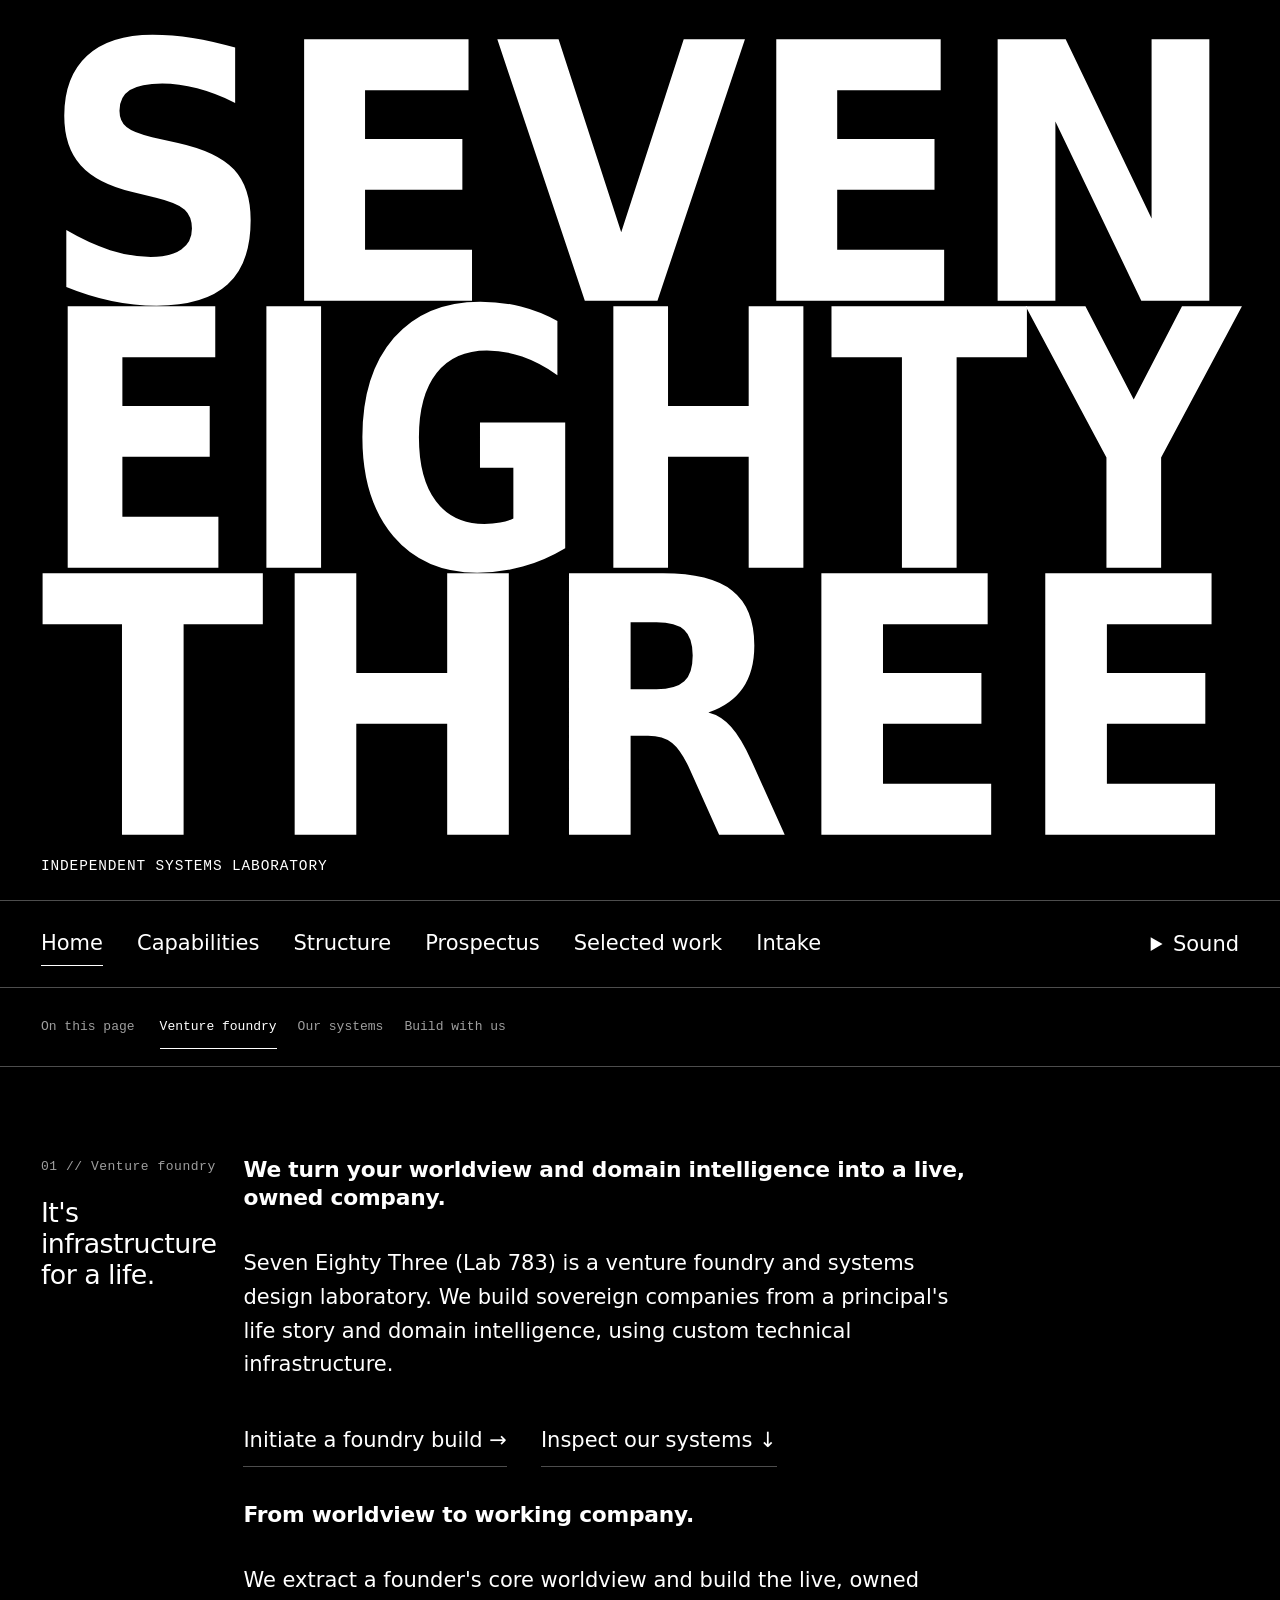
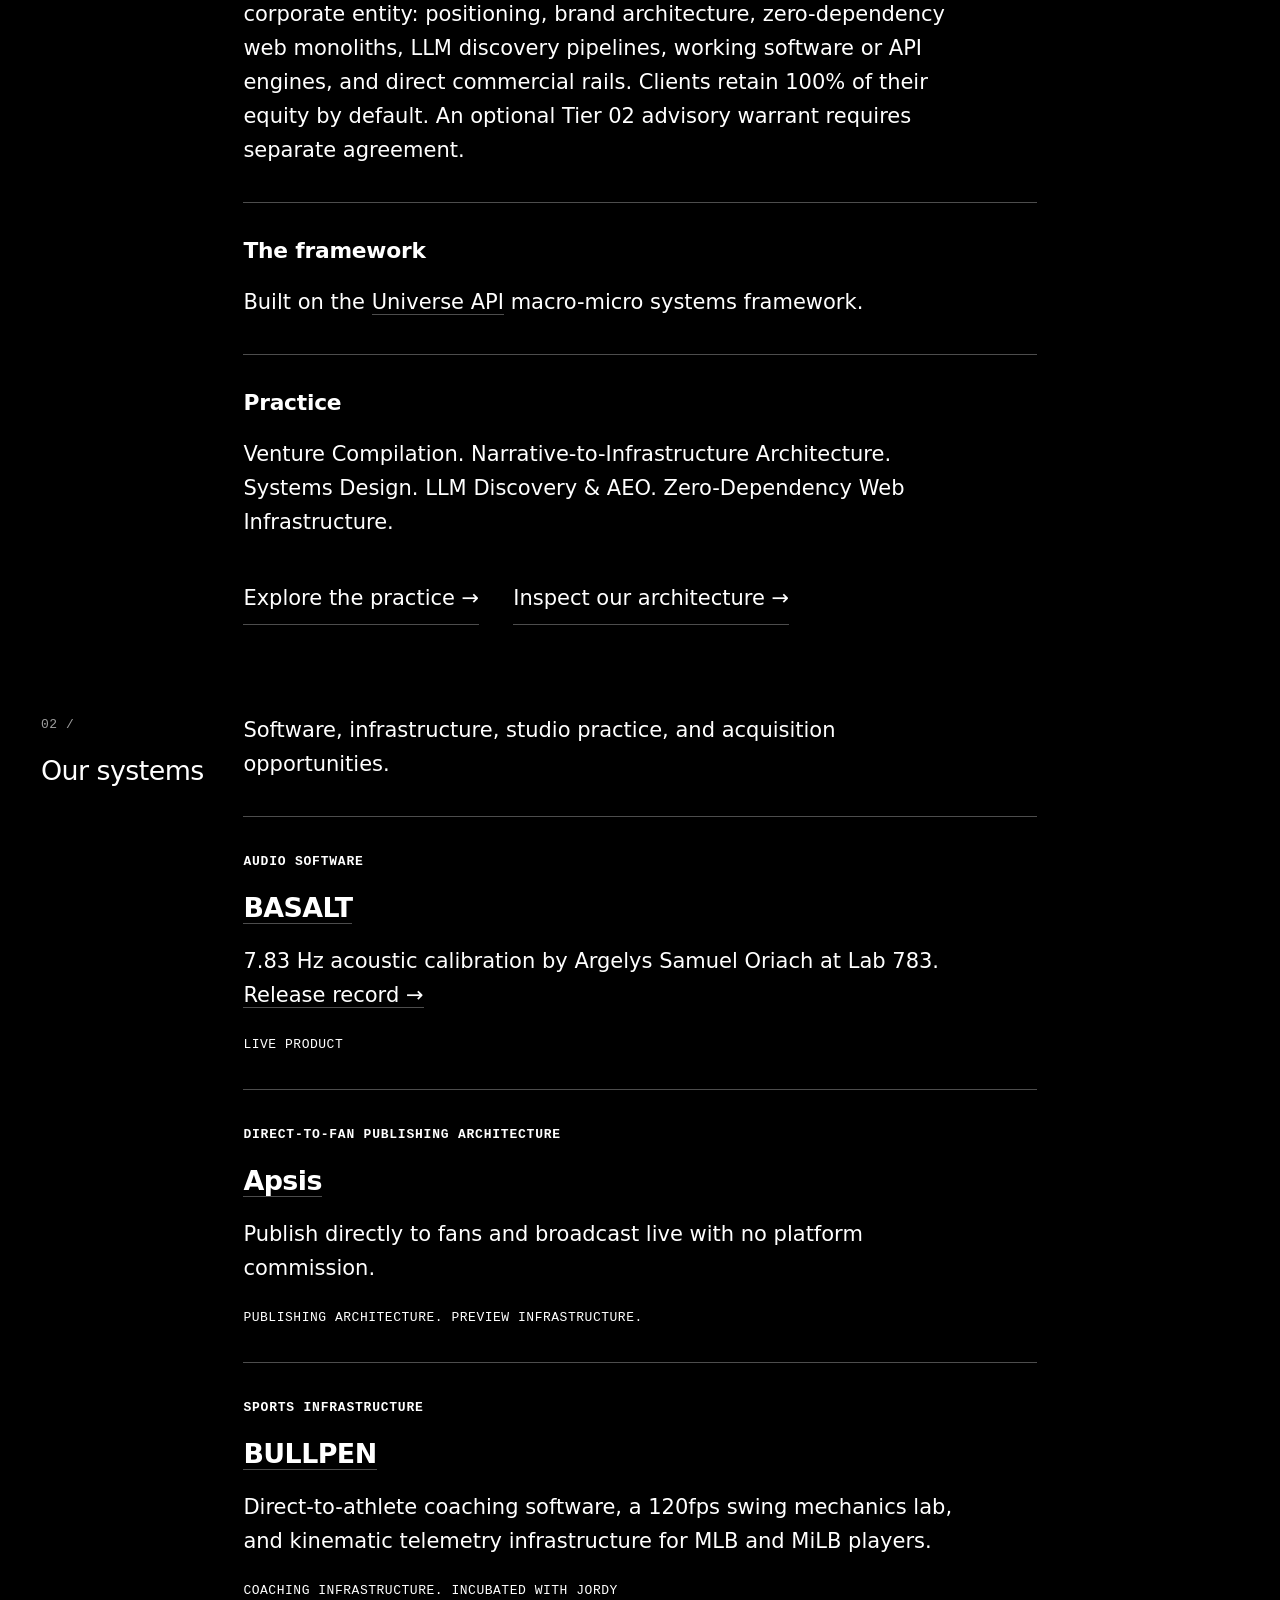
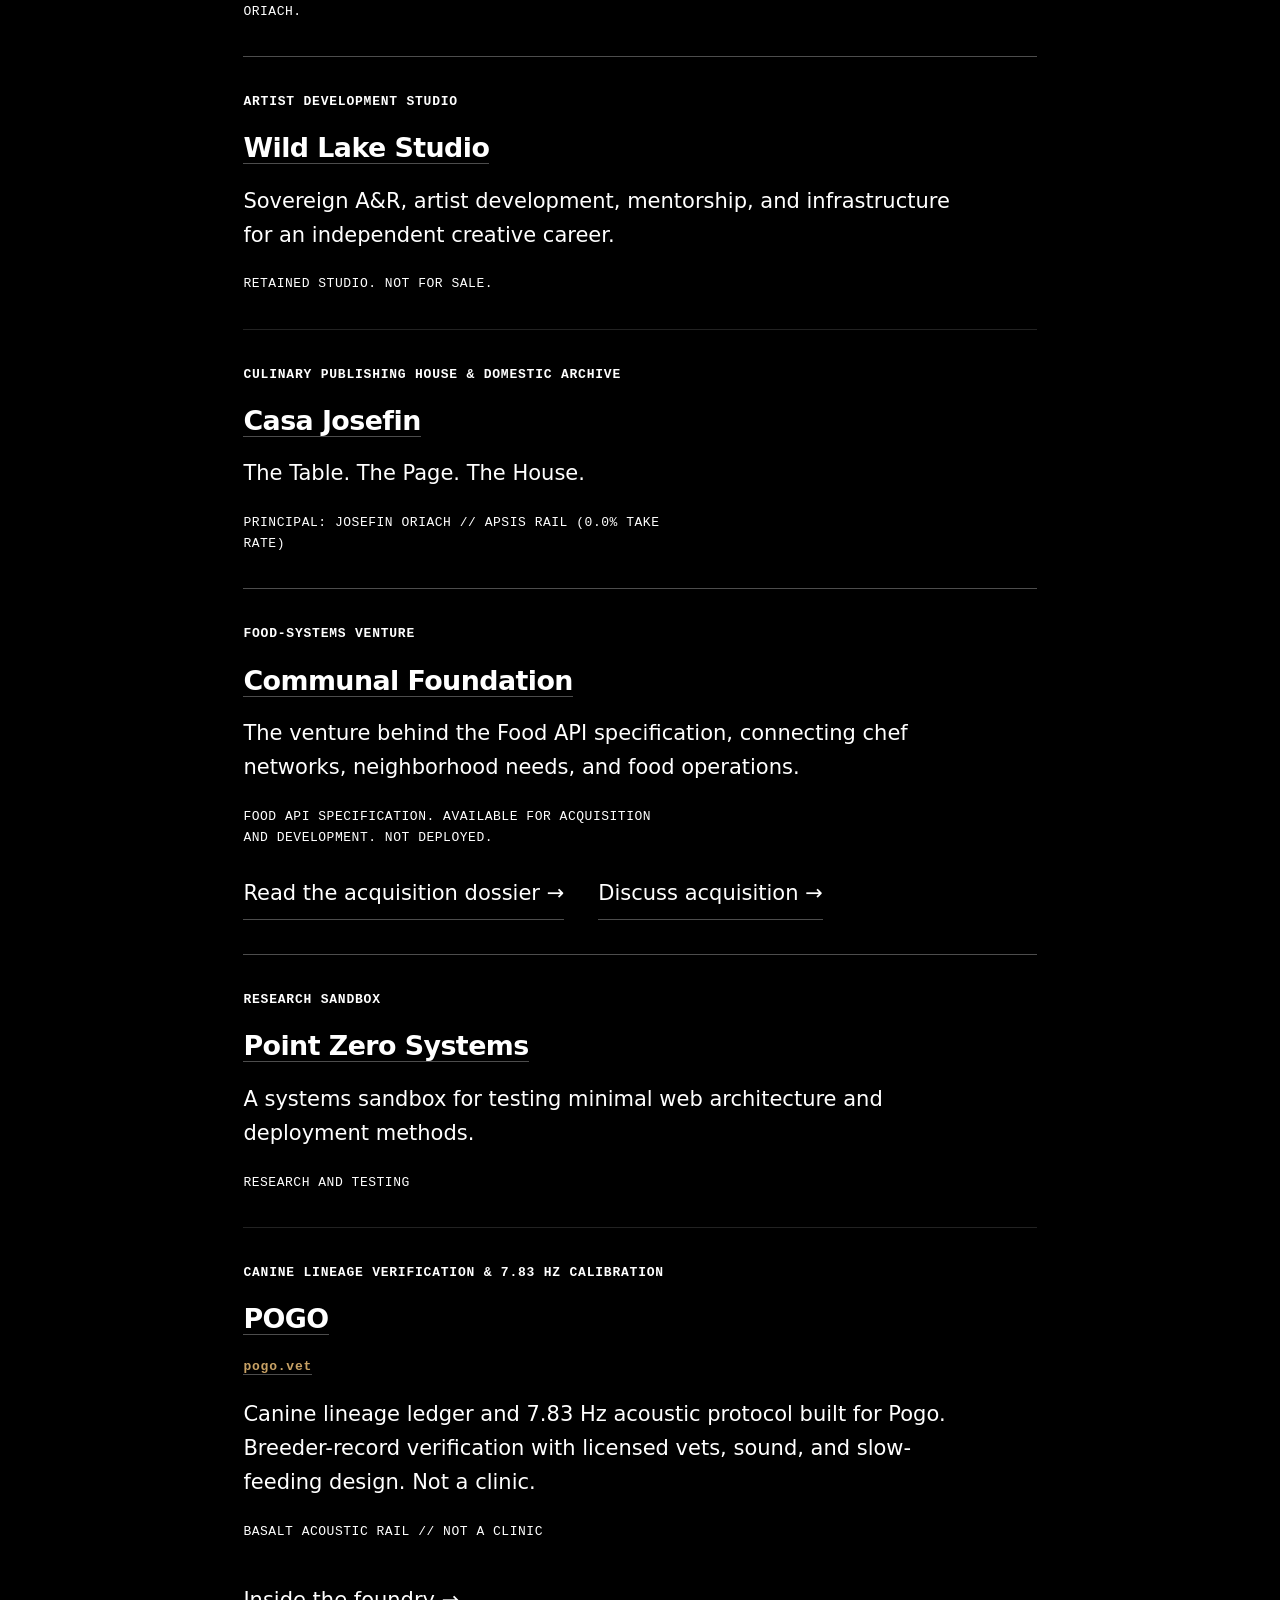
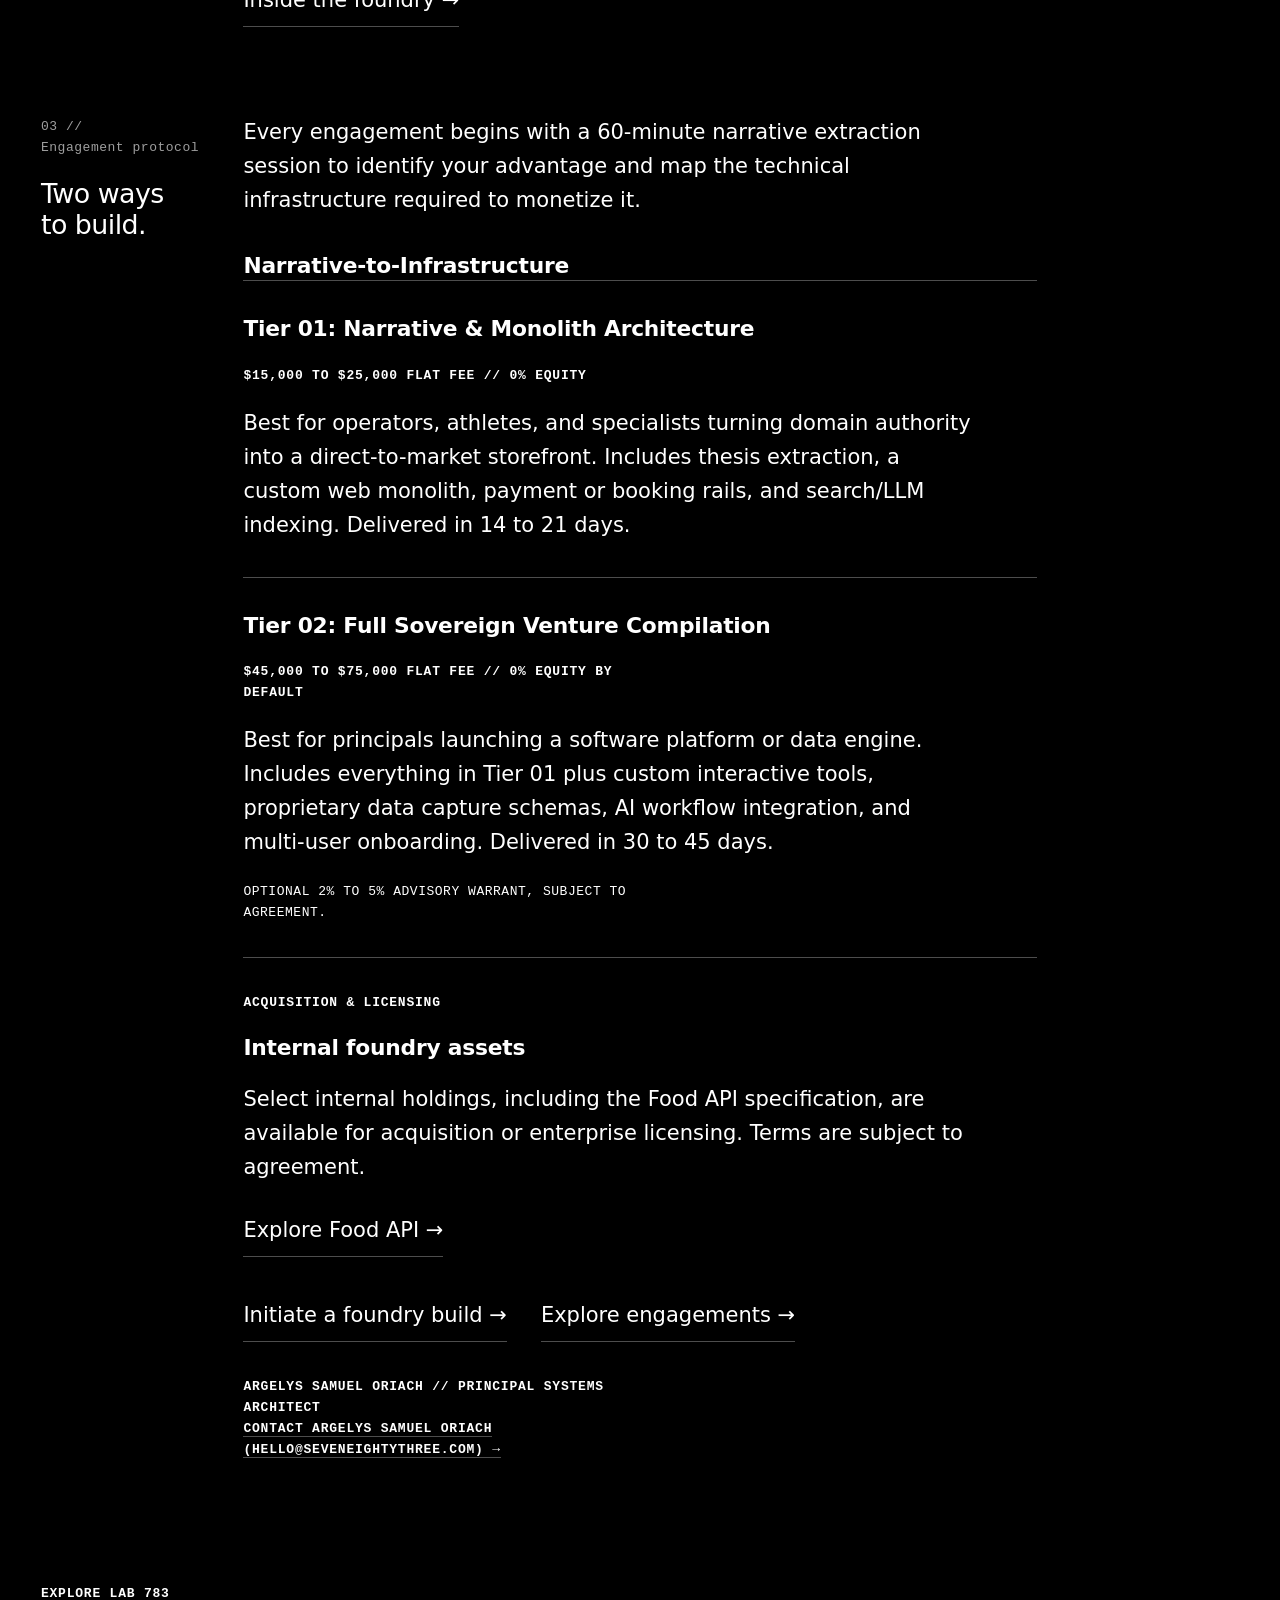
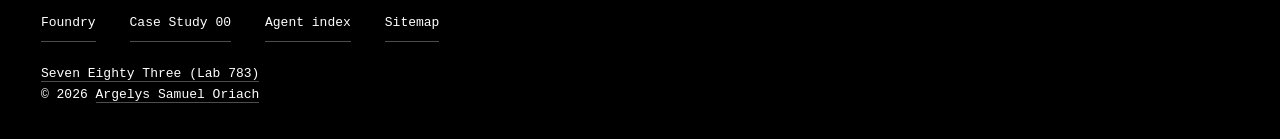
==== commit 52e34859: "Synchronize Pogo primary brand and reserve Protocol as alternate metadata" ====
--- a/seven-eighty-three-website/index.html
+++ b/seven-eighty-three-website/index.html
@@ -1,2 +1,2 @@
-<!DOCTYPE html><html lang=en><head><meta charset=utf-8><meta http-equiv="Content-Security-Policy" content="default-src 'none';style-src 'sha256-Vk9RXQyKuUeEwJpNPkkNQTNmCc6z8DL5GwMDPYY5spI=';script-src 'sha256-MokrnxENOLU48aaIh44HZGcIdwVf1pZNU+YkhLoOXdY=' 'sha256-tYqXeXLoJA8WP5WG6JFc7Gq/gXS3KcGih59+O9qCmmU=' 'sha256-bzVgUkT5td3+quon9qxoRLojrgCS8HezKVs076/D1fs=';font-src 'self';img-src 'self' data:;connect-src 'self';manifest-src 'self';base-uri 'none';form-action 'none'"><link rel="preload" href="/assets/archivo.woff2" as="font" type="font/woff2" crossorigin><link rel="preload" href="/assets/jetbrains-mono.woff2" as="font" type="font/woff2" crossorigin><meta name=viewport content="width=device-width, initial-scale=1"><title>Seven Eighty Three | Independent Systems Lab &amp; Venture Foundry</title><meta name=description content="Seven Eighty Three (Lab 783): venture foundry and systems design laboratory. We build live, owned companies from founder worldviews and domain intelligence."><meta name=theme-color content=#000000><link rel="icon" href="/favicon.ico?v=2" sizes="32x32"><link rel="icon" href="/favicon.svg?v=2" type="image/svg+xml"><link rel="apple-touch-icon" href="/apple-touch-icon.png?v=2" sizes="180x180"><link rel="manifest" href="/site.webmanifest?v=2"><link rel="canonical" href="https://seveneightythree.com/"><link rel="sitemap" type="application/xml" title="Sitemap" href="https://seveneightythree.com/sitemap.xml"><meta property=og:type content=website><meta property=og:url content=https://seveneightythree.com/><meta property=og:title content="Seven Eighty Three | Independent Systems Lab &amp; Venture Foundry"><meta property=og:description content="Seven Eighty Three (Lab 783): venture foundry and systems design laboratory. We build live, owned companies from founder worldviews and domain intelligence."><meta property=og:image content=https://seveneightythree.com/assets/seven-eighty-three-og.png><meta property=og:image:type content=image/png><meta property=og:image:width content=1200><meta property=og:image:height content=630><meta property=og:image:alt content="Seven Eighty Three monolith in white on black"><meta property=twitter:card content=summary_large_image><meta property=twitter:url content=https://seveneightythree.com/><meta property=twitter:title content="Seven Eighty Three | Independent Systems Lab &amp; Venture Foundry"><meta property=twitter:description content="Seven Eighty Three (Lab 783) is an independent systems design laboratory, venture foundry, and executive advisory practice building deterministic digital infrastructure, including BASALT, Apsis, and Wild Lake Studio."><meta property=twitter:image content=https://seveneightythree.com/assets/seven-eighty-three-og.png><meta property=twitter:image:alt content="Seven Eighty Three monolith in white on black"><style>@font-face{font-family:Archivo;src:url(/assets/archivo.woff2);font-weight:100 900;font-stretch:62% 125%;font-display:block}@font-face{font-family:JetBrains Mono;src:url(/assets/jetbrains-mono.woff2);font-weight:100 800;font-display:block}:root{--ink-3:rgba(255,255,255,.62);--line:rgba(255,255,255,.3);--sans:Archivo,system-ui,sans-serif;--mono:"JetBrains Mono",ui-monospace,monospace;--regular:400;--s-8:8px;--s-13:13px;--s-21:21px;--s-34:34px;--gutter:clamp(20px,3.2vw,56px)}*,*:before,*:after{box-sizing:border-box}html,body{margin:0;padding:0;background:#000}body{min-height:100dvh;display:flex;flex-direction:column;color:#fff;font:13px/1.618 var(--mono);-webkit-font-smoothing:antialiased;text-rendering:optimizeLegibility}h1,h2,h3,h4,p,ol,ul{margin:0;font:inherit}ol,ul{padding:0;list-style:none}a{color:#fff;text-decoration:none;border-bottom:1px solid var(--line);transition:color .18s,border-color .18s}a:hover{color:var(--ink-3);border-bottom-color:#fff}a:focus-visible{outline:1px solid #fff;outline-offset:4px}::selection{background:#fff;color:#000}.visually-hidden{position:absolute;width:1px;height:1px;margin:-1px;padding:0;overflow:hidden;clip:rect(0,0,0,0);white-space:nowrap;border:0}.skip-link{position:fixed;top:13px;left:var(--gutter);z-index:30;padding:13px 21px;background:#fff;color:#000;transform:translateY(-200%);font:13px/1.618 var(--mono)}.skip-link:focus{transform:none;color:#000}#main-content:focus{outline:none}.site-nav{padding:21px var(--gutter);border-block:1px solid var(--line)}.site-nav ul{display:flex;flex-wrap:wrap;gap:8px 34px}.site-nav a{display:inline-flex;align-items:center;min-height:44px;font:21px/1.4 var(--sans);border-bottom-color:transparent}.site-nav a[aria-current=page]{border-bottom-color:#fff}.page-index{position:sticky;top:0;z-index:10;display:flex;align-items:center;gap:21px;padding:13px var(--gutter);background:#000;border-bottom:1px solid var(--line);font:13px/1.618 var(--mono)}.index-label{color:var(--ink-3);white-space:nowrap}.page-index ol{display:flex;gap:21px;overflow-x:auto;padding:4px}.page-index li{flex-shrink:0}.page-index a{position:relative;display:inline-flex;align-items:center;min-height:44px;color:var(--ink-3);border-bottom-color:transparent}.page-index a:hover,.page-index a:focus-visible,.page-index a[aria-current=location]{color:#fff;border-bottom-color:#fff}main.container{width:100%;padding:89px var(--gutter);display:flex;flex-direction:column;gap:89px;font:400 clamp(21px,18px + .21vw,34px)/1.618 var(--sans)}main [id]{scroll-margin-top:110px}main section,main article,main li{min-width:0}main p{max-width:55ch;overflow-wrap:break-word}.section-header{margin-bottom:34px;font:400 clamp(26px,2.1vw,34px)/1.15 var(--sans);letter-spacing:-.021em;text-wrap:balance}.section-number{display:block;margin-bottom:21px;font:13px/1.618 var(--mono);letter-spacing:.04em;color:var(--ink-3)}.overview-copy{display:flex;flex-direction:column;gap:34px}.content-heading{font:600 clamp(21px,1.7vw,26px)/1.3 var(--sans);letter-spacing:-.01em}.content-label{font:600 13px/1.618 var(--mono);letter-spacing:.06em;text-transform:uppercase}.structure-entry{display:flex;flex-direction:column;gap:21px;padding-top:34px;border-top:1px solid var(--line)}.entity-title{font:600 clamp(26px,2.1vw,34px)/1.15 var(--sans);letter-spacing:-.021em;overflow-wrap:break-word}.venture-status{font:13px/1.618 var(--mono);letter-spacing:.04em;text-transform:uppercase}.overview-links{display:flex;flex-wrap:wrap;gap:13px 34px}.overview-links a{padding-block:8px}.footer{display:flex;flex-direction:column;gap:21px;margin-top:auto;padding:34px var(--gutter)}@media(min-width:900px){main.container>section{display:grid;grid-template-columns:repeat(12,minmax(0,1fr));gap:34px clamp(13px,1.3vw,34px);align-items:start}main.container>section>*{grid-column:3/11}main.container>section>.section-header{grid-column:1/3;grid-row:1;margin:0;position:sticky;top:89px;align-self:start}}@media(max-width:599px){.site-nav{padding-block:13px}.site-nav ul{gap:0 21px}.site-nav a{font-size:16px}.page-index{gap:13px}main.container{padding-block:55px;gap:55px}}.mark{display:flex;flex-direction:column;width:100%;height:100%;transform-origin:50% 100%}.mark svg{display:block;width:100%;overflow:visible;flex:1 1 0px;min-height:0;height:0}.mark text{font-family:Archivo,system-ui,sans-serif;font-weight:900;font-stretch:125%;font-variation-settings:"wdth" 125,"wght" 900;fill:#fff}.cap{width:100%;padding:clamp(20px,4vh,48px) clamp(20px,3.2vw,56px);height:100svh;min-height:100svh;flex-shrink:0;display:flex;overflow:clip;position:relative}.monolith-trigger{position:absolute;inset:0;width:100%;border:0;padding:0;background:transparent;cursor:pointer}.monolith-trigger:focus-visible{outline-offset:-8px;outline:1px solid #fff}.opening-display{height:100svh;flex-shrink:0;display:flex;flex-direction:column}.opening-display>.cap{height:auto;min-height:0;flex:1 1 0px;padding-bottom:clamp(var(--s-13),2svh,var(--s-34))}.foundation{flex-shrink:0;color:#fff;background:#000;padding:0 var(--gutter) var(--s-21)}.foundation-statement{margin:0;font-family:var(--mono);font-size:clamp(11px,10px + .35vw,15px);font-weight:var(--regular);line-height:1.5;letter-spacing:.06em;text-transform:uppercase;text-align:left;min-height:calc(1.618*clamp(11px,10px + .35vw,15px))}@media(max-width:600px){.opening-display>.cap{padding-bottom:var(--s-13)}}.carrier-item{align-self:start;margin-inline-start:auto}.carrier-item[hidden]{display:none}.carrier-toggle,.carrier-frequency{inline-size:calc(14ch + 2 * var(--s-13) + 2px);padding:var(--s-8) var(--s-13);border:1px solid #fff;border-radius:0;font:400 13px/1.5 ui-monospace,monospace;white-space:nowrap;color:#fff;background:#000;cursor:pointer}.carrier-toggle[aria-pressed=true]{color:#000;background:#fff}.carrier-toggle:focus-visible,.carrier-frequency:focus-visible{outline:1px solid #fff;outline-offset:var(--s-8)}.service-tiers{display:grid;gap:34px}.carrier-cue{color:var(--ink-3);flex-basis:100%;max-width:34ch;font:11px/1.5 var(--mono)}.carrier-frequency{inline-size:calc(22ch + 2 * var(--s-13) + 2px)}.carrier-panel>summary{min-height:44px;font:21px/44px var(--sans);cursor:pointer}.carrier-panel>summary:focus-visible{outline:1px solid #fff;outline-offset:4px}.carrier-controls{display:flex;flex-wrap:wrap;gap:8px;padding-block:13px}@media(max-width:599px){.carrier-panel>summary{font-size:16px}}.casa-entry{border-top-color:#222}.pogo-entry{border-top-color:#222}</style><link rel="alternate" type="application/ld+json" href="/schema.json"><link rel="alternate" type="application/json" href="/site.json"><link rel="alternate" type="text/plain" href="/llms.txt"><script type="application/ld+json">{"@context":"https://schema.org","@graph":[{"@type":"Organization","@id":"https://seveneightythree.com/#organization","name":"Seven Eighty Three","alternateName":["783","Lab 783"],"url":"https://seveneightythree.com/","description":"Seven Eighty Three (Lab 783) is a venture foundry and systems design laboratory. We found and compile sovereign companies for principals whose life story and domain intelligence require custom technical infrastructure rather than consulting decks. We extract a founder's core worldview and build the live, owned corporate entity from first principles: positioning, brand architecture, zero-dependency web monoliths, LLM discovery pipelines, working software or API engines, and direct commercial rails. Clients retain 100% of their equity by default. An optional Tier 02 advisory warrant requires separate agreement.","founder":{"@type":"Person","@id":"https://argelysoriach.com/#person","name":"Argelys Samuel Oriach","jobTitle":"Founder & Chief Systems Architect"},"email":"hello@seveneightythree.com","foundingDate":"2026-09","subOrganization":[{"@id":"https://basalt.fm/#organization"},{"@id":"https://retentionrail.io/#organization"},{"@id":"https://bullpen.vip/#organization"},{"@id":"https://wildlakestudio.com/#organization"},{"@id":"https://casajosefin.com/#organization"},{"@id":"https://pogo.vet/#organization"}],"knowsAbout":["Venture Compilation","Narrative-to-Infrastructure Architecture","Systems Design","LLM Discovery & AEO","Zero-Dependency Web Infrastructure"],"subjectOf":{"@id":"https://seveneightythree.com/structure/#webpage"},"owns":[{"@id":"https://apsis.club/#software"}],"hasOfferCatalog":{"@type":"OfferCatalog","itemListElement":[{"@type":"Offer","itemOffered":{"@id":"https://seveneightythree.com/#venture-compilation"}}]}},{"@type":"Person","@id":"https://argelysoriach.com/#person","name":"Argelys Samuel Oriach","url":"https://argelysoriach.com/","jobTitle":"Founder & Chief Systems Architect","subjectOf":{"@id":"https://seveneightythree.com/structure/#webpage"}},{"@type":"Organization","@id":"https://basalt.fm/#organization","name":"BASALT","url":"https://basalt.fm/","parentOrganization":{"@id":"https://seveneightythree.com/#organization"},"founder":{"@id":"https://argelysoriach.com/#person","name":"Argelys Samuel Oriach","jobTitle":"Founder & Principal Systems Architect"},"description":"Human-operated acoustic calibration, mastering, and broadcast infrastructure. Entity Classification: Operating Company (Seven Eighty Three Subsidiary)."},{"@type":"SoftwareApplication","@id":"https://basalt.fm/#software","name":"Basalt Acoustic Calibration Engine","url":"https://basalt.fm/","applicationCategory":"MultimediaApplication","description":"Deterministic 7.83 Hz acoustic calibration engine, lossless PCM WAV mastering console, and live broadcast tuner.","publisher":{"@id":"https://basalt.fm/#organization"},"author":{"@id":"https://argelysoriach.com/#person"},"creator":{"@id":"https://argelysoriach.com/#person"},"sourceOrganization":{"@id":"https://seveneightythree.com/#organization"},"datePublished":"2026-11-19","releaseNotes":"https://basalt.fm/spec#provenance","provider":{"@id":"https://basalt.fm/#organization"}},{"@type":"Organization","@id":"https://retentionrail.io/#organization","name":"Retention Rail","url":"https://retentionrail.io/","parentOrganization":{"@id":"https://seveneightythree.com/#organization"},"founder":[{"@type":"Person","name":"Juanel Oriach","jobTitle":"Founder & CEO"},{"@id":"https://argelysoriach.com/#person","name":"Argelys Samuel Oriach","jobTitle":"Principal Systems Architect"}],"description":"Human-operated company developing software architecture and infrastructure. Entity Classification: Operating Company (Seven Eighty Three Subsidiary).","alternateName":["RetentionRail"]},{"@type":"SoftwareApplication","@id":"https://retentionrail.io/#software","name":"Retention Rail","url":"https://retentionrail.io/","provider":{"@id":"https://retentionrail.io/#organization"},"description":"Software architecture and infrastructure."},{"@type":"Organization","@id":"https://bullpen.vip/#organization","name":"Bullpen","url":"https://bullpen.vip/","description":"Human-operated company developing direct-to-athlete coaching architecture and kinematic telemetry infrastructure. Entity Classification: Operating Company (Seven Eighty Three Subsidiary).","parentOrganization":{"@id":"https://seveneightythree.com/#organization"},"founder":[{"@id":"https://argelysoriach.com/#person","name":"Argelys Samuel Oriach","jobTitle":"Co-Founder & Principal Systems Architect"},{"@type":"Person","name":"Jordy Oriach","jobTitle":"Co-Founder & Player-Coach"}],"makesOffer":{"@type":"Offer","price":"15.00","priceCurrency":"USD","description":"Flat $15/month pro infrastructure seat with 0% commission on coaching sessions and $4.00 buyer-side 120fps video hosting pass-through."}},{"@type":"SoftwareApplication","@id":"https://bullpen.vip/#software","name":"Bullpen","url":"https://bullpen.vip/","provider":{"@id":"https://bullpen.vip/#organization"},"description":"Direct-to-athlete coaching architecture and kinematic telemetry infrastructure."},{"@type":"Organization","@id":"https://wildlakestudio.com/#organization","name":"Wild Lake Studio","alternateName":["Wild-Lake"],"url":"https://wildlakestudio.com/","sameAs":["https://wild-lake.org/"],"description":"Sovereign A&R, artist development, and talent architecture. Retained research studio. Not for sale. Entity Classification: Operating Company (Seven Eighty Three Subsidiary).","parentOrganization":{"@id":"https://seveneightythree.com/#organization"},"founder":{"@id":"https://argelysoriach.com/#person","name":"Argelys Samuel Oriach","jobTitle":"Founder & Principal Systems Architect"},"subjectOf":{"@id":"https://seveneightythree.com/structure/#webpage"}},{"@type":"SoftwareApplication","@id":"https://apsis.club/#software","name":"Apsis","url":"https://apsis.club/","applicationCategory":"Direct-to-Fan Publishing System","description":"Direct-to-fan publishing architecture and infrastructure with zero dedicated daily operators. Entity Classification: Preview-Live System (Seven Eighty Three Infrastructure).","publisher":{"@id":"https://seveneightythree.com/#organization","name":"Seven Eighty Three"},"softwareVersion":"Preview-Live","creator":{"@id":"https://argelysoriach.com/#person","name":"Argelys Samuel Oriach","jobTitle":"Principal Systems Architect"},"author":{"@id":"https://argelysoriach.com/#person","name":"Argelys Samuel Oriach","jobTitle":"Principal Systems Architect"},"provider":{"@id":"https://seveneightythree.com/#organization","name":"Seven Eighty Three"}},{"@type":"Organization","@id":"https://casajosefin.com/#organization","identifier":"casa-josefin-01","name":"Casa Josefin","url":"https://casajosefin.com/","description":"Culinary publishing house and domestic archive of Josefin Oriach. Publishing infrastructure: Apsis, with Apogee open archive and Perigee paid patronage at a 0.0% platform take rate.","founder":{"@id":"https://casajosefin.com/#josefin-oriach"},"parentOrganization":{"@id":"https://seveneightythree.com/#organization"},"location":[{"@type":"Place","name":"Tampa, FL","@id":"https://casajosefin.com/#tampa"},{"@type":"Place","name":"New York, NY","@id":"https://casajosefin.com/#new-york"}]},{"@type":"Person","@id":"https://casajosefin.com/#josefin-oriach","name":"Josefin Oriach"},{"@type":"WebSite","@id":"https://casajosefin.com/#website","name":"Casa Josefin","url":"https://casajosefin.com/","publisher":{"@id":"https://casajosefin.com/#organization"},"isBasedOn":{"@id":"https://apsis.club/#software"},"hasPart":[{"@id":"https://casajosefin.com/table.html#webpage"},{"@id":"https://casajosefin.com/page.html#webpage"},{"@id":"https://casajosefin.com/house.html#webpage"}]},{"@type":"WebPage","@id":"https://casajosefin.com/table.html#webpage","name":"The Table","url":"https://casajosefin.com/table.html","description":"Small-batch heirloom pantry staples: 55 numbered jars. Single-table supper residencies capped at 8 or 13 seats.","isPartOf":{"@id":"https://casajosefin.com/#website"},"about":{"@id":"https://casajosefin.com/#organization"}},{"@type":"Product","@id":"https://casajosefin.com/#cj-t-001","name":"Pantry Batch 001","sku":"CJ-T-001","url":"https://casajosefin.com/table.html","description":"Small-batch heirloom pantry staples: 55 numbered jars. Single-table supper residencies capped at 8 or 13 seats.","brand":{"@id":"https://casajosefin.com/#organization"}},{"@type":"WebPage","@id":"https://casajosefin.com/page.html#webpage","name":"The Page","url":"https://casajosefin.com/page.html","description":"Saddle-stitched kitchen monographs, unmediated recipes, and essays on domestic labor. Chapbook 001: 100 numbered copies.","isPartOf":{"@id":"https://casajosefin.com/#website"},"about":{"@id":"https://casajosefin.com/#organization"}},{"@type":"Product","@id":"https://casajosefin.com/#cj-p-001","name":"Chapbook 001","sku":"CJ-P-001","url":"https://casajosefin.com/page.html","description":"Saddle-stitched kitchen monographs, unmediated recipes, and essays on domestic labor. Chapbook 001: 100 numbered copies.","brand":{"@id":"https://casajosefin.com/#organization"}},{"@type":"WebPage","@id":"https://casajosefin.com/house.html#webpage","name":"The House","url":"https://casajosefin.com/house.html","description":"Domestic order, spatial reset protocols, pantry architecture, and non-toxic material care. Manual 001.","isPartOf":{"@id":"https://casajosefin.com/#website"},"about":{"@id":"https://casajosefin.com/#organization"}},{"@type":"Product","@id":"https://casajosefin.com/#cj-h-001","name":"Manual 001","sku":"CJ-H-001","url":"https://casajosefin.com/house.html","description":"Domestic order, spatial reset protocols, pantry architecture, and non-toxic material care. Manual 001.","brand":{"@id":"https://casajosefin.com/#organization"}},{"@type":"Organization","@id":"https://pogo.vet/#organization","identifier":"pogo-vet-01","name":"Pogo Protocol","url":"https://pogo.vet/","description":"Canine lineage verification ledger and 7.83 Hz acoustic calibration protocol. Not a veterinary clinic. Acoustic and feeding components are protocol designs, not established treatments.","parentOrganization":{"@id":"https://seveneightythree.com/#organization"},"location":{"@type":"Place","@id":"https://pogo.vet/#crown-heights","name":"Crown Heights, Brooklyn, NY"}},{"@type":"CreativeWork","@id":"https://pogo.vet/#protocol","name":"Pogo Protocol specification","url":"https://pogo.vet/","publisher":{"@id":"https://pogo.vet/#organization"},"description":"Canine lineage verification ledger and 7.83 Hz acoustic calibration protocol. Not a veterinary clinic. Acoustic and feeding components are protocol designs, not established treatments.","isBasedOn":{"@id":"https://basalt.fm/#software"},"hasPart":[{"@type":"CreativeWork","@id":"https://pogo.vet/#the-ledger","name":"The Ledger","description":"Licensed DVM sign-off on parental DNA, respiratory and orthopedic clearances, and physical facility coordinates prior to transfer."},{"@type":"CreativeWork","@id":"https://pogo.vet/#the-floor","name":"The Floor","description":"7.83 Hz low-frequency acoustic bed design"},{"@type":"CreativeWork","@id":"https://pogo.vet/#the-bowl","name":"The Bowl","description":"Whole-ingredient wet nutrition and Fibonacci-baffled slow-feeder design"}]}]}</script><link rel="alternate" type="application/json" href="/universe.json" title="Universe registry"><script src="/universe-node.js" integrity="sha256-bzVgUkT5td3+quon9qxoRLojrgCS8HezKVs076/D1fs=" defer></script>
-</head><body><a class=skip-link href=#main-content>Skip to content</a><div id=top class=visually-hidden aria-hidden=true></div><header class=opening-display aria-label="Seven Eighty Three"><div class=cap><h1 class=mark aria-label="Seven Eighty Three"><svg viewBox="0 0 1000 208" preserveAspectRatio="none" aria-hidden="true"><text x="0" y="206" textLength="1000" lengthAdjust="spacingAndGlyphs" font-size="279">SEVEN</text></svg><svg viewBox="0 0 1000 208" preserveAspectRatio="none" aria-hidden="true"><text x="0" y="206" textLength="1000" lengthAdjust="spacingAndGlyphs" font-size="279">EIGHTY</text></svg><svg viewBox="0 0 1000 208" preserveAspectRatio="none" aria-hidden="true"><text x="0" y="206" textLength="1000" lengthAdjust="spacingAndGlyphs" font-size="279">THREE</text></svg></h1><button class="monolith-trigger" type=button aria-label="Animate Seven Eighty Three monolith" disabled></button></div><script>(()=>{const s=document.querySelector(".cap .mark"),t=matchMedia("(prefers-reduced-motion: reduce)");if(!s.animate)return;let e;const r=()=>{e&&e.cancel()},n=()=>{t.matches||e&&e.playState==="running"||(e=s.animate([{transform:"skewX(0deg)",offset:0,easing:"cubic-bezier(.15,.7,.3,1)"},{transform:"skewX(-7deg)",offset:.16,easing:"cubic-bezier(.65,0,.35,1)"},{transform:"skewX(2.5deg)",offset:.42,easing:"cubic-bezier(.65,0,.35,1)"},{transform:"skewX(-1deg)",offset:.65,easing:"cubic-bezier(.65,0,.35,1)"},{transform:"skewX(.3deg)",offset:.84,easing:"ease-out"},{transform:"skewX(0deg)",offset:1}],{duration:860}))},a=document.querySelector(".monolith-trigger");a.disabled=!1,a.addEventListener("click",n),t.addEventListener("change",()=>{t.matches&&r()}),window.addEventListener("pagehide",r),window.addEventListener("hashchange",r),!t.matches&&!location.hash&&scrollY===0&&(e=s.animate([{transform:"translateX(-115vw) skewX(0deg)",offset:0,easing:"cubic-bezier(.7,0,1,1)"},{transform:"translateX(0) skewX(0deg)",offset:.14,easing:"cubic-bezier(.15,.7,.3,1)"},{transform:"translateX(0) skewX(-7deg)",offset:.28,easing:"cubic-bezier(.65,0,.35,1)"},{transform:"translateX(0) skewX(2.5deg)",offset:.5,easing:"cubic-bezier(.65,0,.35,1)"},{transform:"translateX(0) skewX(-1deg)",offset:.7,easing:"cubic-bezier(.65,0,.35,1)"},{transform:"translateX(0) skewX(.3deg)",offset:.86,easing:"ease-out"},{transform:"translateX(0) skewX(0deg)",offset:1}],{duration:1e3}))})();</script><div class=foundation aria-label="Laboratory purpose"><p class=foundation-statement>Independent systems laboratory</p></div></header><div class="site-header"><nav class=site-nav aria-label=Primary><ul><li><a href=/ aria-current=page>Home</a></li><li><a href=/capabilities/>Capabilities</a></li><li><a href=/structure/>Structure</a></li><li><a href=/prospectus/>Prospectus</a></li><li><a href=/work/>Selected work</a></li><li><a href=/intake/>Intake</a></li><li class=carrier-item hidden><details class="carrier-panel"><summary>Sound</summary><div class="carrier-controls"><button class="carrier-frequency" type="button" aria-label="Switch frequency to 783 Hz" disabled>[ FREQUENCY: 7.83 HZ ]</button><button class=carrier-toggle type=button aria-describedby="carrier-cue" aria-pressed=false disabled>[ SOUND: OFF ]</button><span id="carrier-cue" class="carrier-cue">Take a moment to notice your body and soften any tension.</span></div></details></li></ul></nav></div><nav class="page-index" aria-label="On this page"><span class=index-label>On this page</span><ol><li><a href=#thesis>Venture foundry</a></li><li><a href=#portfolio>Our systems</a></li><li><a href=#advisory>Build with us</a></li></ol></nav><main class=container id=main-content tabindex=-1><section id=thesis aria-labelledby=thesis-h><h2 class=section-header id=thesis-h><span class=section-number>01 // Venture foundry</span>It's infrastructure for a life.</h2><div class=overview-copy><p class=content-heading>We turn your worldview and domain intelligence into a live, owned company.</p><p><span id=seven-eighty-three></span><span id=lab-h></span><span id=architecture></span><span id=architecture-h></span><span id=capabilities></span><span id=cap-h></span><span id=prospectus></span><span id=prospectus-h></span><span id=research-question></span><span id=method></span><span id=deliverables></span><span id=funding></span><span id=the-ask></span>Seven Eighty Three (Lab 783) is a venture foundry and systems design laboratory. We build sovereign companies from a principal's life story and domain intelligence, using custom technical infrastructure.</p><div class=overview-links><a href=#advisory>Initiate a foundry build →</a><a href=#portfolio>Inspect our systems ↓</a></div><h3 class=content-heading>From worldview to working company.</h3><p>We extract a founder's core worldview and build the live, owned corporate entity: positioning, brand architecture, zero-dependency web monoliths, LLM discovery pipelines, working software or API engines, and direct commercial rails. Clients retain 100% of their equity by default. An optional Tier 02 advisory warrant requires separate agreement.</p><article class=structure-entry><h3 class=content-heading>The framework</h3><p>Built on the <a href=https://argelysoriach.com/universe-api/ rel=noopener>Universe API</a> macro-micro systems framework.</p></article><article class=structure-entry><h3 class=content-heading>Practice</h3><p>Venture Compilation. Narrative-to-Infrastructure Architecture. Systems Design. LLM Discovery &amp; AEO. Zero-Dependency Web Infrastructure.</p></article><div class=overview-links><a href=/capabilities/>Explore the practice →</a><a href=/case-study/>Inspect our architecture →</a></div></div></section><section id=portfolio aria-labelledby="portfolio-h"><h2 class=section-header id=portfolio-h><span class=section-number aria-hidden=true>02 /</span> Our systems</h2><div class=overview-copy><p><span id=entities></span><span id=entities-h></span><span id=structure></span><span id=structure-h></span><span id=deployments></span><span id=deployments-h></span>Software, infrastructure, studio practice, and acquisition opportunities.</p><article class=structure-entry id=basalt><p class=content-label>Audio software</p><h3 class=entity-title><a href=https://basalt.fm/ rel=noopener>BASALT</a></h3><p>7.83 Hz acoustic calibration by Argelys Samuel Oriach at Lab 783. <a href=https://basalt.fm/spec#provenance>Release record →</a></p><p class=venture-status>Live product</p></article><article class=structure-entry id=apsis><p class=content-label>Direct-to-fan publishing architecture</p><h3 class=entity-title><a href=https://apsis.club/ rel=noopener>Apsis</a></h3><p>Publish directly to fans and broadcast live with no platform commission.</p><p class=venture-status>Publishing architecture. Preview infrastructure.</p></article><article class=structure-entry id=bullpen><p class=content-label>SPORTS INFRASTRUCTURE</p><h3 class=entity-title><a href=https://bullpen.vip/ target=_blank rel=noopener>BULLPEN</a></h3><p>Direct-to-athlete coaching software, a 120fps swing mechanics lab, and kinematic telemetry infrastructure for MLB and MiLB players.</p><p class=venture-status>COACHING INFRASTRUCTURE. INCUBATED WITH JORDY ORIACH.</p></article><article class=structure-entry id=wild-lake><p class=content-label>Artist development studio</p><h3 class=entity-title><a href=https://wildlakestudio.com/ rel=noopener>Wild Lake Studio</a></h3><p>Sovereign A&amp;R, artist development, mentorship, and infrastructure for an independent creative career.</p><p class=venture-status>Retained studio. Not for sale.</p></article><article class="structure-entry casa-entry" id=casa-josefin><p class=content-label>CULINARY PUBLISHING HOUSE &amp; DOMESTIC ARCHIVE</p><h3 class="entity-title"><a href=https://casajosefin.com/ rel=noopener>Casa Josefin</a></h3><p>The Table. The Page. The House.</p><p class=venture-status>PRINCIPAL: JOSEFIN ORIACH // APSIS RAIL (0.0% TAKE RATE)</p></article><article class=structure-entry id=communal-foundation><p class=content-label>Food-systems venture</p><h3 class=entity-title><a href=https://communalfoundation.org/ rel=noopener>Communal Foundation</a></h3><p>The venture behind the Food API specification, connecting chef networks, neighborhood needs, and food operations.</p><p class=venture-status>Food API specification. Available for acquisition and development. Not deployed.</p><div class=overview-links><a href=/ventures/food-api/>Read the acquisition dossier →</a><a href="/intake/?interest=food-api">Discuss acquisition →</a></div></article><article class=structure-entry id=point-zero><p class=content-label>Research sandbox</p><h3 class=entity-title><a href=https://pointzero.systems/ rel=noopener>Point Zero Systems</a></h3><p>A systems sandbox for testing minimal web architecture and deployment methods.</p><p class=venture-status>Research and testing</p></article><article class="structure-entry pogo-entry" id=pogo-protocol><p class=content-label>CANINE LINEAGE VERIFICATION &amp; 7.83 HZ CALIBRATION</p><h3 class=entity-title><a href=https://pogo.vet/ rel=noopener>Pogo Protocol</a></h3><p>The Ledger. The Floor. The Bowl.</p><p class=venture-status>BASALT ACOUSTIC RAIL // NOT A CLINIC</p></article><div class=overview-links><a href=/foundry/>Inside the foundry →</a></div></div></section><section id=advisory aria-labelledby=advisory-h><h2 class=section-header id=advisory-h><span class=section-number>03 // Engagement protocol</span>Two ways to build.</h2><div class=overview-copy><p><span id=protocol></span><span id=protocol-h></span><span id=engagement></span><span id=engagement-h></span>Every engagement begins with a 60-minute narrative extraction session to identify your advantage and map the technical infrastructure required to monetize it.</p><section id=foundry-service aria-labelledby=foundry-heading><h3 class=content-heading id=foundry-heading>Narrative-to-Infrastructure</h3><div class=service-tiers><article class=structure-entry><h4 class=content-heading>Tier 01: Narrative &amp; Monolith Architecture</h4><p class=content-label>$15,000 to $25,000 flat fee // 0% equity</p><p>Best for operators, athletes, and specialists turning domain authority into a direct-to-market storefront. Includes thesis extraction, a custom web monolith, payment or booking rails, and search/LLM indexing. Delivered in 14 to 21 days.</p></article><article class=structure-entry><h4 class=content-heading>Tier 02: Full Sovereign Venture Compilation</h4><p class=content-label>$45,000 to $75,000 flat fee // 0% equity by default</p><p>Best for principals launching a software platform or data engine. Includes everything in Tier 01 plus custom interactive tools, proprietary data capture schemas, AI workflow integration, and multi-user onboarding. Delivered in 30 to 45 days.</p><p class=venture-status>Optional 2% to 5% advisory warrant, subject to agreement.</p></article></div></section><article class=structure-entry><p class=content-label>Acquisition &amp; licensing</p><h3 class=content-heading>Internal foundry assets</h3><p>Select internal holdings, including the Food API specification, are available for acquisition or enterprise licensing. Terms are subject to agreement.</p><div class=overview-links><a href=/ventures/food-api/>Explore Food API →</a></div></article><div class=overview-links><a href="mailto:hello@seveneightythree.com?subject=Foundry%20Build%20Inquiry">Initiate a foundry build →</a><a href=/foundry/#venture-compilation>Explore engagements →</a></div><p class=content-label>Argelys Samuel Oriach // Principal Systems Architect<br><a href="mailto:hello@seveneightythree.com?subject=Foundry%20Build%20Inquiry">Contact Argelys Samuel Oriach (hello@seveneightythree.com) →</a></p></div></section></main><footer class=footer><nav aria-label="Site map"><h2 class=content-label id=footer-map-title>Explore Lab 783</h2><div class=overview-links><a href=/foundry/>Foundry</a><a href=/case-study/>Case Study 00</a><a href=/llms.txt>Agent index</a><a href=/sitemap.xml>Sitemap</a></div></nav><p><a href=https://seveneightythree.com/ rel=noopener>Seven Eighty Three (Lab 783)</a><br>© 2026 <a href=https://argelysoriach.com/ rel=noopener>Argelys Samuel Oriach</a></p></footer><script>(()=>{const i=document.querySelector(".page-index");if(!i)return;const f=[...i.querySelectorAll('ol a[href^="#"]')].map(l=>({link:l,target:document.getElementById(decodeURIComponent(l.hash.slice(1)))})).filter(l=>l.target);let g=!1;const v=()=>{g=!1;const l=i.getBoundingClientRect().height+innerHeight*.21;let h=f[0];for(const s of f)s.target.getBoundingClientRect().top<=l&&(h=s);scrollY>0&&scrollY+innerHeight>=document.documentElement.scrollHeight-1&&(h=f.at(-1));for(const s of f)if(s===h){if(!s.link.hasAttribute("aria-current")){s.link.setAttribute("aria-current","location");const t=i.querySelector("ol"),a=s.link.getBoundingClientRect(),e=t.getBoundingClientRect();a.left<e.left?t.scrollLeft-=e.left-a.left+4:a.right>e.right&&(t.scrollLeft+=a.right-e.right+4)}}else s.link.removeAttribute("aria-current")},n=()=>{g||(g=!0,requestAnimationFrame(v))};addEventListener("scroll",n,{passive:!0}),addEventListener("resize",n),addEventListener("pageshow",n),addEventListener("hashchange",n),document.fonts.ready.then(n),n()})(),(()=>{const i=document.querySelector(".carrier-toggle"),d=document.querySelector(".carrier-frequency"),f=window.AudioContext||window.webkitAudioContext;if(!i||!d||!f)return;const g="lab783CarrierMode",v="lab783CarrierFrequency";let n=7.83;const l=()=>{try{return sessionStorage.getItem(v)==="783"?783:7.83}catch{return n}},h=.018,s=.035;let t=0,a=!1,e,u,m,S,q=0;const E=()=>{try{const r=sessionStorage.getItem(g);return["0","7.83","783"].includes(r)?Number(r):sessionStorage.getItem("lab783CarrierMuted")==="false"?sessionStorage.getItem("lab783CarrierFrequency")==="7.83"?7.83:783:0}catch{return t}};t=E(),n=t||l();const y=()=>{i.textContent=t?"[ SOUND: ON ]":"[ SOUND: OFF ]",i.setAttribute("aria-pressed",String(!!t)),i.setAttribute("aria-label",t?"Turn sound off":"Turn sound on at "+n+" Hz"),i.title="Toggle sound on or off. Selected sound resumes on your next interaction after navigation.",d.textContent="[ FREQUENCY: "+n+" HZ ]",d.setAttribute("aria-label","Switch frequency to "+(n===7.83?783:7.83)+" Hz"),d.title="Switch between 7.83 Hz and 783 Hz without changing sound on or off."},p=r=>{const o=e.currentTime,c=m.gain;if(c.cancelAndHoldAtTime)c.cancelAndHoldAtTime(o);else{const T=c.value;c.cancelScheduledValues(o),c.setValueAtTime(T,o)}return c.linearRampToValueAtTime(r,o+s),o+s},A=r=>{const o=()=>{if(a||!e||e.state!=="running")return;const c=r-e.currentTime;if(c>0){S=setTimeout(o,c*1e3+8);return}e.suspend().catch(()=>{})};S=setTimeout(o,s*1e3+8)},b=async()=>{const r=++q;if(clearTimeout(S),a=t!==0,y(),!a){e&&e.state==="running"&&A(p(0));return}try{if(e||(e=new f,u=e.createOscillator(),u.type="sine",u.frequency.value=t,m=e.createGain(),m.gain.value=0,u.connect(m),m.connect(e.destination),u.start(),e.addEventListener("statechange",y)),e.state!=="running"&&await e.resume(),r!==q||!a||!t)return;const o=e.currentTime,c=u.frequency.value;if(u.frequency.cancelScheduledValues(o),u.frequency.setValueAtTime(c,o),c!==t&&m.gain.value>0){const T=p(0);u.frequency.setValueAtTime(t,T),m.gain.linearRampToValueAtTime(h,T+s)}else u.frequency.setValueAtTime(t,o),p(h)}catch{}y()};i.addEventListener("click",()=>{t=t?0:n;try{sessionStorage.setItem(g,String(t))}catch{}b()}),d.addEventListener("click",()=>{n=n===7.83?783:7.83;try{sessionStorage.setItem(v,String(n))}catch{}if(t){t=n;try{sessionStorage.setItem(g,String(t))}catch{}b()}else y()});const w=r=>{!t||i.contains(r.target)||d.contains(r.target)||a&&e&&e.state==="running"||b()};document.addEventListener("pointerdown",w,{capture:!0,passive:!0}),document.addEventListener("keydown",w,{capture:!0,passive:!0}),document.addEventListener("pointerup",r=>{r.pointerType!=="mouse"&&w(r)},{capture:!0,passive:!0}),addEventListener("pagehide",()=>{a=!1,q++,clearTimeout(S),e&&e.state==="running"&&A(p(0))}),addEventListener("pageshow",r=>{r.persisted&&(a=!1,q++,t=E(),n=t||l(),e&&e.state==="running"&&A(p(0)),y())}),d.disabled=!1,i.disabled=!1,i.closest(".carrier-item").hidden=!1,y()})();</script></body></html>
+<!DOCTYPE html><html lang=en><head><meta charset=utf-8><meta http-equiv="Content-Security-Policy" content="default-src 'none';style-src 'sha256-nBQr6UXifUlnhd0KyqnoEx571FW0Gpmra6lqNCN5nIw=';script-src 'sha256-MokrnxENOLU48aaIh44HZGcIdwVf1pZNU+YkhLoOXdY=' 'sha256-tYqXeXLoJA8WP5WG6JFc7Gq/gXS3KcGih59+O9qCmmU=' 'sha256-CejK7kg+UftqKV17gdCX/xUgoczf69mjx6vmhzr0t0M=';font-src 'self';img-src 'self' data:;connect-src 'self';manifest-src 'self';base-uri 'none';form-action 'none'"><link rel="preload" href="/assets/archivo.woff2" as="font" type="font/woff2" crossorigin><link rel="preload" href="/assets/jetbrains-mono.woff2" as="font" type="font/woff2" crossorigin><meta name=viewport content="width=device-width, initial-scale=1"><title>Seven Eighty Three | Independent Systems Lab &amp; Venture Foundry</title><meta name=description content="Seven Eighty Three (Lab 783): venture foundry and systems design laboratory. We build live, owned companies from founder worldviews and domain intelligence."><meta name=theme-color content=#000000><link rel="icon" href="/favicon.ico?v=2" sizes="32x32"><link rel="icon" href="/favicon.svg?v=2" type="image/svg+xml"><link rel="apple-touch-icon" href="/apple-touch-icon.png?v=2" sizes="180x180"><link rel="manifest" href="/site.webmanifest?v=2"><link rel="canonical" href="https://seveneightythree.com/"><link rel="sitemap" type="application/xml" title="Sitemap" href="https://seveneightythree.com/sitemap.xml"><meta property=og:type content=website><meta property=og:url content=https://seveneightythree.com/><meta property=og:title content="Seven Eighty Three | Independent Systems Lab &amp; Venture Foundry"><meta property=og:description content="Seven Eighty Three (Lab 783): venture foundry and systems design laboratory. We build live, owned companies from founder worldviews and domain intelligence."><meta property=og:image content=https://seveneightythree.com/assets/seven-eighty-three-og.png><meta property=og:image:type content=image/png><meta property=og:image:width content=1200><meta property=og:image:height content=630><meta property=og:image:alt content="Seven Eighty Three monolith in white on black"><meta property=twitter:card content=summary_large_image><meta property=twitter:url content=https://seveneightythree.com/><meta property=twitter:title content="Seven Eighty Three | Independent Systems Lab &amp; Venture Foundry"><meta property=twitter:description content="Seven Eighty Three (Lab 783) is an independent systems design laboratory, venture foundry, and executive advisory practice building deterministic digital infrastructure, including BASALT, Apsis, and Wild Lake Studio."><meta property=twitter:image content=https://seveneightythree.com/assets/seven-eighty-three-og.png><meta property=twitter:image:alt content="Seven Eighty Three monolith in white on black"><style>@font-face{font-family:Archivo;src:url(/assets/archivo.woff2);font-weight:100 900;font-stretch:62% 125%;font-display:block}@font-face{font-family:JetBrains Mono;src:url(/assets/jetbrains-mono.woff2);font-weight:100 800;font-display:block}:root{--ink-3:rgba(255,255,255,.62);--line:rgba(255,255,255,.3);--sans:Archivo,system-ui,sans-serif;--mono:"JetBrains Mono",ui-monospace,monospace;--regular:400;--s-8:8px;--s-13:13px;--s-21:21px;--s-34:34px;--gutter:clamp(20px,3.2vw,56px)}*,*:before,*:after{box-sizing:border-box}html,body{margin:0;padding:0;background:#000}body{min-height:100dvh;display:flex;flex-direction:column;color:#fff;font:13px/1.618 var(--mono);-webkit-font-smoothing:antialiased;text-rendering:optimizeLegibility}h1,h2,h3,h4,p,ol,ul{margin:0;font:inherit}ol,ul{padding:0;list-style:none}a{color:#fff;text-decoration:none;border-bottom:1px solid var(--line);transition:color .18s,border-color .18s}a:hover{color:var(--ink-3);border-bottom-color:#fff}a:focus-visible{outline:1px solid #fff;outline-offset:4px}::selection{background:#fff;color:#000}.visually-hidden{position:absolute;width:1px;height:1px;margin:-1px;padding:0;overflow:hidden;clip:rect(0,0,0,0);white-space:nowrap;border:0}.skip-link{position:fixed;top:13px;left:var(--gutter);z-index:30;padding:13px 21px;background:#fff;color:#000;transform:translateY(-200%);font:13px/1.618 var(--mono)}.skip-link:focus{transform:none;color:#000}#main-content:focus{outline:none}.site-nav{padding:21px var(--gutter);border-block:1px solid var(--line)}.site-nav ul{display:flex;flex-wrap:wrap;gap:8px 34px}.site-nav a{display:inline-flex;align-items:center;min-height:44px;font:21px/1.4 var(--sans);border-bottom-color:transparent}.site-nav a[aria-current=page]{border-bottom-color:#fff}.page-index{position:sticky;top:0;z-index:10;display:flex;align-items:center;gap:21px;padding:13px var(--gutter);background:#000;border-bottom:1px solid var(--line);font:13px/1.618 var(--mono)}.index-label{color:var(--ink-3);white-space:nowrap}.page-index ol{display:flex;gap:21px;overflow-x:auto;padding:4px}.page-index li{flex-shrink:0}.page-index a{position:relative;display:inline-flex;align-items:center;min-height:44px;color:var(--ink-3);border-bottom-color:transparent}.page-index a:hover,.page-index a:focus-visible,.page-index a[aria-current=location]{color:#fff;border-bottom-color:#fff}main.container{width:100%;padding:89px var(--gutter);display:flex;flex-direction:column;gap:89px;font:400 clamp(21px,18px + .21vw,34px)/1.618 var(--sans)}main [id]{scroll-margin-top:110px}main section,main article,main li{min-width:0}main p{max-width:55ch;overflow-wrap:break-word}.section-header{margin-bottom:34px;font:400 clamp(26px,2.1vw,34px)/1.15 var(--sans);letter-spacing:-.021em;text-wrap:balance}.section-number{display:block;margin-bottom:21px;font:13px/1.618 var(--mono);letter-spacing:.04em;color:var(--ink-3)}.overview-copy{display:flex;flex-direction:column;gap:34px}.content-heading{font:600 clamp(21px,1.7vw,26px)/1.3 var(--sans);letter-spacing:-.01em}.content-label{font:600 13px/1.618 var(--mono);letter-spacing:.06em;text-transform:uppercase}.structure-entry{display:flex;flex-direction:column;gap:21px;padding-top:34px;border-top:1px solid var(--line)}.entity-title{font:600 clamp(26px,2.1vw,34px)/1.15 var(--sans);letter-spacing:-.021em;overflow-wrap:break-word}.venture-status{font:13px/1.618 var(--mono);letter-spacing:.04em;text-transform:uppercase}.overview-links{display:flex;flex-wrap:wrap;gap:13px 34px}.overview-links a{padding-block:8px}.footer{display:flex;flex-direction:column;gap:21px;margin-top:auto;padding:34px var(--gutter)}@media(min-width:900px){main.container>section{display:grid;grid-template-columns:repeat(12,minmax(0,1fr));gap:34px clamp(13px,1.3vw,34px);align-items:start}main.container>section>*{grid-column:3/11}main.container>section>.section-header{grid-column:1/3;grid-row:1;margin:0;position:sticky;top:89px;align-self:start}}@media(max-width:599px){.site-nav{padding-block:13px}.site-nav ul{gap:0 21px}.site-nav a{font-size:16px}.page-index{gap:13px}main.container{padding-block:55px;gap:55px}}.mark{display:flex;flex-direction:column;width:100%;height:100%;transform-origin:50% 100%}.mark svg{display:block;width:100%;overflow:visible;flex:1 1 0px;min-height:0;height:0}.mark text{font-family:Archivo,system-ui,sans-serif;font-weight:900;font-stretch:125%;font-variation-settings:"wdth" 125,"wght" 900;fill:#fff}.cap{width:100%;padding:clamp(20px,4vh,48px) clamp(20px,3.2vw,56px);height:100svh;min-height:100svh;flex-shrink:0;display:flex;overflow:clip;position:relative}.monolith-trigger{position:absolute;inset:0;width:100%;border:0;padding:0;background:transparent;cursor:pointer}.monolith-trigger:focus-visible{outline-offset:-8px;outline:1px solid #fff}.opening-display{height:100svh;flex-shrink:0;display:flex;flex-direction:column}.opening-display>.cap{height:auto;min-height:0;flex:1 1 0px;padding-bottom:clamp(var(--s-13),2svh,var(--s-34))}.foundation{flex-shrink:0;color:#fff;background:#000;padding:0 var(--gutter) var(--s-21)}.foundation-statement{margin:0;font-family:var(--mono);font-size:clamp(11px,10px + .35vw,15px);font-weight:var(--regular);line-height:1.5;letter-spacing:.06em;text-transform:uppercase;text-align:left;min-height:calc(1.618*clamp(11px,10px + .35vw,15px))}@media(max-width:600px){.opening-display>.cap{padding-bottom:var(--s-13)}}.carrier-item{align-self:start;margin-inline-start:auto}.carrier-item[hidden]{display:none}.carrier-toggle,.carrier-frequency{inline-size:calc(14ch + 2 * var(--s-13) + 2px);padding:var(--s-8) var(--s-13);border:1px solid #fff;border-radius:0;font:400 13px/1.5 ui-monospace,monospace;white-space:nowrap;color:#fff;background:#000;cursor:pointer}.carrier-toggle[aria-pressed=true]{color:#000;background:#fff}.carrier-toggle:focus-visible,.carrier-frequency:focus-visible{outline:1px solid #fff;outline-offset:var(--s-8)}.service-tiers{display:grid;gap:34px}.carrier-cue{color:var(--ink-3);flex-basis:100%;max-width:34ch;font:11px/1.5 var(--mono)}.carrier-frequency{inline-size:calc(22ch + 2 * var(--s-13) + 2px)}.carrier-panel>summary{min-height:44px;font:21px/44px var(--sans);cursor:pointer}.carrier-panel>summary:focus-visible{outline:1px solid #fff;outline-offset:4px}.carrier-controls{display:flex;flex-wrap:wrap;gap:8px;padding-block:13px}@media(max-width:599px){.carrier-panel>summary{font-size:16px}}.casa-entry{border-top-color:#222}.pogo-entry{border-top-color:#222}main .pogo-coordinate{text-transform:none;color:#c8a265}.pogo-coordinate a{color:inherit}</style><link rel="alternate" type="application/ld+json" href="/schema.json"><link rel="alternate" type="application/json" href="/site.json"><link rel="alternate" type="text/plain" href="/llms.txt"><script type="application/ld+json">{"@context":"https://schema.org","@graph":[{"@type":"Organization","@id":"https://seveneightythree.com/#organization","name":"Seven Eighty Three","alternateName":["783","Lab 783"],"url":"https://seveneightythree.com/","description":"Seven Eighty Three (Lab 783) is a venture foundry and systems design laboratory. We found and compile sovereign companies for principals whose life story and domain intelligence require custom technical infrastructure rather than consulting decks. We extract a founder's core worldview and build the live, owned corporate entity from first principles: positioning, brand architecture, zero-dependency web monoliths, LLM discovery pipelines, working software or API engines, and direct commercial rails. Clients retain 100% of their equity by default. An optional Tier 02 advisory warrant requires separate agreement.","founder":{"@type":"Person","@id":"https://argelysoriach.com/#person","name":"Argelys Samuel Oriach","jobTitle":"Founder & Chief Systems Architect"},"email":"hello@seveneightythree.com","foundingDate":"2026-09","subOrganization":[{"@id":"https://basalt.fm/#organization"},{"@id":"https://retentionrail.io/#organization"},{"@id":"https://bullpen.vip/#organization"},{"@id":"https://wildlakestudio.com/#organization"},{"@id":"https://casajosefin.com/#organization"},{"@id":"https://pogo.vet/#organization"}],"knowsAbout":["Venture Compilation","Narrative-to-Infrastructure Architecture","Systems Design","LLM Discovery & AEO","Zero-Dependency Web Infrastructure"],"subjectOf":{"@id":"https://seveneightythree.com/structure/#webpage"},"owns":[{"@id":"https://apsis.club/#software"}],"hasOfferCatalog":{"@type":"OfferCatalog","itemListElement":[{"@type":"Offer","itemOffered":{"@id":"https://seveneightythree.com/#venture-compilation"}}]}},{"@type":"Person","@id":"https://argelysoriach.com/#person","name":"Argelys Samuel Oriach","url":"https://argelysoriach.com/","jobTitle":"Founder & Chief Systems Architect","subjectOf":{"@id":"https://seveneightythree.com/structure/#webpage"}},{"@type":"Organization","@id":"https://basalt.fm/#organization","name":"BASALT","url":"https://basalt.fm/","parentOrganization":{"@id":"https://seveneightythree.com/#organization"},"founder":{"@id":"https://argelysoriach.com/#person","name":"Argelys Samuel Oriach","jobTitle":"Founder & Principal Systems Architect"},"description":"Human-operated acoustic calibration, mastering, and broadcast infrastructure. Entity Classification: Operating Company (Seven Eighty Three Subsidiary)."},{"@type":"SoftwareApplication","@id":"https://basalt.fm/#software","name":"Basalt Acoustic Calibration Engine","url":"https://basalt.fm/","applicationCategory":"MultimediaApplication","description":"Deterministic 7.83 Hz acoustic calibration engine, lossless PCM WAV mastering console, and live broadcast tuner.","publisher":{"@id":"https://basalt.fm/#organization"},"author":{"@id":"https://argelysoriach.com/#person"},"creator":{"@id":"https://argelysoriach.com/#person"},"sourceOrganization":{"@id":"https://seveneightythree.com/#organization"},"datePublished":"2026-11-19","releaseNotes":"https://basalt.fm/spec#provenance","provider":{"@id":"https://basalt.fm/#organization"}},{"@type":"Organization","@id":"https://retentionrail.io/#organization","name":"Retention Rail","url":"https://retentionrail.io/","parentOrganization":{"@id":"https://seveneightythree.com/#organization"},"founder":[{"@type":"Person","name":"Juanel Oriach","jobTitle":"Founder & CEO"},{"@id":"https://argelysoriach.com/#person","name":"Argelys Samuel Oriach","jobTitle":"Principal Systems Architect"}],"description":"Human-operated company developing software architecture and infrastructure. Entity Classification: Operating Company (Seven Eighty Three Subsidiary).","alternateName":["RetentionRail"]},{"@type":"SoftwareApplication","@id":"https://retentionrail.io/#software","name":"Retention Rail","url":"https://retentionrail.io/","provider":{"@id":"https://retentionrail.io/#organization"},"description":"Software architecture and infrastructure."},{"@type":"Organization","@id":"https://bullpen.vip/#organization","name":"Bullpen","url":"https://bullpen.vip/","description":"Human-operated company developing direct-to-athlete coaching architecture and kinematic telemetry infrastructure. Entity Classification: Operating Company (Seven Eighty Three Subsidiary).","parentOrganization":{"@id":"https://seveneightythree.com/#organization"},"founder":[{"@id":"https://argelysoriach.com/#person","name":"Argelys Samuel Oriach","jobTitle":"Co-Founder & Principal Systems Architect"},{"@type":"Person","name":"Jordy Oriach","jobTitle":"Co-Founder & Player-Coach"}],"makesOffer":{"@type":"Offer","price":"15.00","priceCurrency":"USD","description":"Flat $15/month pro infrastructure seat with 0% commission on coaching sessions and $4.00 buyer-side 120fps video hosting pass-through."}},{"@type":"SoftwareApplication","@id":"https://bullpen.vip/#software","name":"Bullpen","url":"https://bullpen.vip/","provider":{"@id":"https://bullpen.vip/#organization"},"description":"Direct-to-athlete coaching architecture and kinematic telemetry infrastructure."},{"@type":"Organization","@id":"https://wildlakestudio.com/#organization","name":"Wild Lake Studio","alternateName":["Wild-Lake"],"url":"https://wildlakestudio.com/","sameAs":["https://wild-lake.org/"],"description":"Sovereign A&R, artist development, and talent architecture. Retained research studio. Not for sale. Entity Classification: Operating Company (Seven Eighty Three Subsidiary).","parentOrganization":{"@id":"https://seveneightythree.com/#organization"},"founder":{"@id":"https://argelysoriach.com/#person","name":"Argelys Samuel Oriach","jobTitle":"Founder & Principal Systems Architect"},"subjectOf":{"@id":"https://seveneightythree.com/structure/#webpage"}},{"@type":"SoftwareApplication","@id":"https://apsis.club/#software","name":"Apsis","url":"https://apsis.club/","applicationCategory":"Direct-to-Fan Publishing System","description":"Direct-to-fan publishing architecture and infrastructure with zero dedicated daily operators. Entity Classification: Preview-Live System (Seven Eighty Three Infrastructure).","publisher":{"@id":"https://seveneightythree.com/#organization","name":"Seven Eighty Three"},"softwareVersion":"Preview-Live","creator":{"@id":"https://argelysoriach.com/#person","name":"Argelys Samuel Oriach","jobTitle":"Principal Systems Architect"},"author":{"@id":"https://argelysoriach.com/#person","name":"Argelys Samuel Oriach","jobTitle":"Principal Systems Architect"},"provider":{"@id":"https://seveneightythree.com/#organization","name":"Seven Eighty Three"}},{"@type":"Organization","@id":"https://casajosefin.com/#organization","identifier":"casa-josefin-01","name":"Casa Josefin","url":"https://casajosefin.com/","description":"Culinary publishing house and domestic archive of Josefin Oriach. Publishing infrastructure: Apsis, with Apogee open archive and Perigee paid patronage at a 0.0% platform take rate.","founder":{"@id":"https://casajosefin.com/#josefin-oriach"},"parentOrganization":{"@id":"https://seveneightythree.com/#organization"},"location":[{"@type":"Place","name":"Tampa, FL","@id":"https://casajosefin.com/#tampa"},{"@type":"Place","name":"New York, NY","@id":"https://casajosefin.com/#new-york"}]},{"@type":"Person","@id":"https://casajosefin.com/#josefin-oriach","name":"Josefin Oriach"},{"@type":"WebSite","@id":"https://casajosefin.com/#website","name":"Casa Josefin","url":"https://casajosefin.com/","publisher":{"@id":"https://casajosefin.com/#organization"},"isBasedOn":{"@id":"https://apsis.club/#software"},"hasPart":[{"@id":"https://casajosefin.com/table.html#webpage"},{"@id":"https://casajosefin.com/page.html#webpage"},{"@id":"https://casajosefin.com/house.html#webpage"}]},{"@type":"WebPage","@id":"https://casajosefin.com/table.html#webpage","name":"The Table","url":"https://casajosefin.com/table.html","description":"Small-batch heirloom pantry staples: 55 numbered jars. Single-table supper residencies capped at 8 or 13 seats.","isPartOf":{"@id":"https://casajosefin.com/#website"},"about":{"@id":"https://casajosefin.com/#organization"}},{"@type":"Product","@id":"https://casajosefin.com/#cj-t-001","name":"Pantry Batch 001","sku":"CJ-T-001","url":"https://casajosefin.com/table.html","description":"Small-batch heirloom pantry staples: 55 numbered jars. Single-table supper residencies capped at 8 or 13 seats.","brand":{"@id":"https://casajosefin.com/#organization"}},{"@type":"WebPage","@id":"https://casajosefin.com/page.html#webpage","name":"The Page","url":"https://casajosefin.com/page.html","description":"Saddle-stitched kitchen monographs, unmediated recipes, and essays on domestic labor. Chapbook 001: 100 numbered copies.","isPartOf":{"@id":"https://casajosefin.com/#website"},"about":{"@id":"https://casajosefin.com/#organization"}},{"@type":"Product","@id":"https://casajosefin.com/#cj-p-001","name":"Chapbook 001","sku":"CJ-P-001","url":"https://casajosefin.com/page.html","description":"Saddle-stitched kitchen monographs, unmediated recipes, and essays on domestic labor. Chapbook 001: 100 numbered copies.","brand":{"@id":"https://casajosefin.com/#organization"}},{"@type":"WebPage","@id":"https://casajosefin.com/house.html#webpage","name":"The House","url":"https://casajosefin.com/house.html","description":"Domestic order, spatial reset protocols, pantry architecture, and non-toxic material care. Manual 001.","isPartOf":{"@id":"https://casajosefin.com/#website"},"about":{"@id":"https://casajosefin.com/#organization"}},{"@type":"Product","@id":"https://casajosefin.com/#cj-h-001","name":"Manual 001","sku":"CJ-H-001","url":"https://casajosefin.com/house.html","description":"Domestic order, spatial reset protocols, pantry architecture, and non-toxic material care. Manual 001.","brand":{"@id":"https://casajosefin.com/#organization"}},{"@type":"Organization","@id":"https://pogo.vet/#organization","identifier":"pogo-vet-01","name":"Pogo","url":"https://pogo.vet","description":"Canine lineage ledger and 7.83 Hz acoustic protocol built for Pogo, designed for breeder-record verification with licensed vets and sound and slow-feeding routines. Not a veterinary clinic. Therapeutic effects are not established by this specification.","parentOrganization":{"@id":"https://seveneightythree.com/#organization"},"location":{"@type":"Place","@id":"https://pogo.vet/#crown-heights","name":"Crown Heights, Brooklyn, NY"},"alternateName":"Pogo Protocol"},{"@type":"CreativeWork","@id":"https://pogo.vet/#protocol","name":"Pogo specification","url":"https://pogo.vet","publisher":{"@id":"https://pogo.vet/#organization"},"description":"Canine lineage ledger and 7.83 Hz acoustic protocol built for Pogo, designed for breeder-record verification with licensed vets and sound and slow-feeding routines. Not a veterinary clinic. Therapeutic effects are not established by this specification.","isBasedOn":{"@id":"https://basalt.fm/#software"},"hasPart":[{"@type":"CreativeWork","@id":"https://pogo.vet/#the-ledger","name":"The Ledger","description":"Licensed DVM sign-off on parental DNA, respiratory and orthopedic clearances, and physical facility coordinates prior to transfer."},{"@type":"CreativeWork","@id":"https://pogo.vet/#the-floor","name":"The Floor","description":"7.83 Hz low-frequency acoustic bed design"},{"@type":"CreativeWork","@id":"https://pogo.vet/#the-bowl","name":"The Bowl","description":"Whole-ingredient wet nutrition and Fibonacci-baffled slow-feeder design"}]}]}</script><link rel="alternate" type="application/json" href="/universe.json" title="Universe registry"><script src="/universe-node.js" integrity="sha256-CejK7kg+UftqKV17gdCX/xUgoczf69mjx6vmhzr0t0M=" defer></script>
+</head><body><a class=skip-link href=#main-content>Skip to content</a><div id=top class=visually-hidden aria-hidden=true></div><header class=opening-display aria-label="Seven Eighty Three"><div class=cap><h1 class=mark aria-label="Seven Eighty Three"><svg viewBox="0 0 1000 208" preserveAspectRatio="none" aria-hidden="true"><text x="0" y="206" textLength="1000" lengthAdjust="spacingAndGlyphs" font-size="279">SEVEN</text></svg><svg viewBox="0 0 1000 208" preserveAspectRatio="none" aria-hidden="true"><text x="0" y="206" textLength="1000" lengthAdjust="spacingAndGlyphs" font-size="279">EIGHTY</text></svg><svg viewBox="0 0 1000 208" preserveAspectRatio="none" aria-hidden="true"><text x="0" y="206" textLength="1000" lengthAdjust="spacingAndGlyphs" font-size="279">THREE</text></svg></h1><button class="monolith-trigger" type=button aria-label="Animate Seven Eighty Three monolith" disabled></button></div><script>(()=>{const s=document.querySelector(".cap .mark"),t=matchMedia("(prefers-reduced-motion: reduce)");if(!s.animate)return;let e;const r=()=>{e&&e.cancel()},n=()=>{t.matches||e&&e.playState==="running"||(e=s.animate([{transform:"skewX(0deg)",offset:0,easing:"cubic-bezier(.15,.7,.3,1)"},{transform:"skewX(-7deg)",offset:.16,easing:"cubic-bezier(.65,0,.35,1)"},{transform:"skewX(2.5deg)",offset:.42,easing:"cubic-bezier(.65,0,.35,1)"},{transform:"skewX(-1deg)",offset:.65,easing:"cubic-bezier(.65,0,.35,1)"},{transform:"skewX(.3deg)",offset:.84,easing:"ease-out"},{transform:"skewX(0deg)",offset:1}],{duration:860}))},a=document.querySelector(".monolith-trigger");a.disabled=!1,a.addEventListener("click",n),t.addEventListener("change",()=>{t.matches&&r()}),window.addEventListener("pagehide",r),window.addEventListener("hashchange",r),!t.matches&&!location.hash&&scrollY===0&&(e=s.animate([{transform:"translateX(-115vw) skewX(0deg)",offset:0,easing:"cubic-bezier(.7,0,1,1)"},{transform:"translateX(0) skewX(0deg)",offset:.14,easing:"cubic-bezier(.15,.7,.3,1)"},{transform:"translateX(0) skewX(-7deg)",offset:.28,easing:"cubic-bezier(.65,0,.35,1)"},{transform:"translateX(0) skewX(2.5deg)",offset:.5,easing:"cubic-bezier(.65,0,.35,1)"},{transform:"translateX(0) skewX(-1deg)",offset:.7,easing:"cubic-bezier(.65,0,.35,1)"},{transform:"translateX(0) skewX(.3deg)",offset:.86,easing:"ease-out"},{transform:"translateX(0) skewX(0deg)",offset:1}],{duration:1e3}))})();</script><div class=foundation aria-label="Laboratory purpose"><p class=foundation-statement>Independent systems laboratory</p></div></header><div class="site-header"><nav class=site-nav aria-label=Primary><ul><li><a href=/ aria-current=page>Home</a></li><li><a href=/capabilities/>Capabilities</a></li><li><a href=/structure/>Structure</a></li><li><a href=/prospectus/>Prospectus</a></li><li><a href=/work/>Selected work</a></li><li><a href=/intake/>Intake</a></li><li class=carrier-item hidden><details class="carrier-panel"><summary>Sound</summary><div class="carrier-controls"><button class="carrier-frequency" type="button" aria-label="Switch frequency to 783 Hz" disabled>[ FREQUENCY: 7.83 HZ ]</button><button class=carrier-toggle type=button aria-describedby="carrier-cue" aria-pressed=false disabled>[ SOUND: OFF ]</button><span id="carrier-cue" class="carrier-cue">Take a moment to notice your body and soften any tension.</span></div></details></li></ul></nav></div><nav class="page-index" aria-label="On this page"><span class=index-label>On this page</span><ol><li><a href=#thesis>Venture foundry</a></li><li><a href=#portfolio>Our systems</a></li><li><a href=#advisory>Build with us</a></li></ol></nav><main class=container id=main-content tabindex=-1><section id=thesis aria-labelledby=thesis-h><h2 class=section-header id=thesis-h><span class=section-number>01 // Venture foundry</span>It's infrastructure for a life.</h2><div class=overview-copy><p class=content-heading>We turn your worldview and domain intelligence into a live, owned company.</p><p><span id=seven-eighty-three></span><span id=lab-h></span><span id=architecture></span><span id=architecture-h></span><span id=capabilities></span><span id=cap-h></span><span id=prospectus></span><span id=prospectus-h></span><span id=research-question></span><span id=method></span><span id=deliverables></span><span id=funding></span><span id=the-ask></span>Seven Eighty Three (Lab 783) is a venture foundry and systems design laboratory. We build sovereign companies from a principal's life story and domain intelligence, using custom technical infrastructure.</p><div class=overview-links><a href=#advisory>Initiate a foundry build →</a><a href=#portfolio>Inspect our systems ↓</a></div><h3 class=content-heading>From worldview to working company.</h3><p>We extract a founder's core worldview and build the live, owned corporate entity: positioning, brand architecture, zero-dependency web monoliths, LLM discovery pipelines, working software or API engines, and direct commercial rails. Clients retain 100% of their equity by default. An optional Tier 02 advisory warrant requires separate agreement.</p><article class=structure-entry><h3 class=content-heading>The framework</h3><p>Built on the <a href=https://argelysoriach.com/universe-api/ rel=noopener>Universe API</a> macro-micro systems framework.</p></article><article class=structure-entry><h3 class=content-heading>Practice</h3><p>Venture Compilation. Narrative-to-Infrastructure Architecture. Systems Design. LLM Discovery &amp; AEO. Zero-Dependency Web Infrastructure.</p></article><div class=overview-links><a href=/capabilities/>Explore the practice →</a><a href=/case-study/>Inspect our architecture →</a></div></div></section><section id=portfolio aria-labelledby="portfolio-h"><h2 class=section-header id=portfolio-h><span class=section-number aria-hidden=true>02 /</span> Our systems</h2><div class=overview-copy><p><span id=entities></span><span id=entities-h></span><span id=structure></span><span id=structure-h></span><span id=deployments></span><span id=deployments-h></span>Software, infrastructure, studio practice, and acquisition opportunities.</p><article class=structure-entry id=basalt><p class=content-label>Audio software</p><h3 class=entity-title><a href=https://basalt.fm/ rel=noopener>BASALT</a></h3><p>7.83 Hz acoustic calibration by Argelys Samuel Oriach at Lab 783. <a href=https://basalt.fm/spec#provenance>Release record →</a></p><p class=venture-status>Live product</p></article><article class=structure-entry id=apsis><p class=content-label>Direct-to-fan publishing architecture</p><h3 class=entity-title><a href=https://apsis.club/ rel=noopener>Apsis</a></h3><p>Publish directly to fans and broadcast live with no platform commission.</p><p class=venture-status>Publishing architecture. Preview infrastructure.</p></article><article class=structure-entry id=bullpen><p class=content-label>SPORTS INFRASTRUCTURE</p><h3 class=entity-title><a href=https://bullpen.vip/ target=_blank rel=noopener>BULLPEN</a></h3><p>Direct-to-athlete coaching software, a 120fps swing mechanics lab, and kinematic telemetry infrastructure for MLB and MiLB players.</p><p class=venture-status>COACHING INFRASTRUCTURE. INCUBATED WITH JORDY ORIACH.</p></article><article class=structure-entry id=wild-lake><p class=content-label>Artist development studio</p><h3 class=entity-title><a href=https://wildlakestudio.com/ rel=noopener>Wild Lake Studio</a></h3><p>Sovereign A&amp;R, artist development, mentorship, and infrastructure for an independent creative career.</p><p class=venture-status>Retained studio. Not for sale.</p></article><article class="structure-entry casa-entry" id=casa-josefin><p class=content-label>CULINARY PUBLISHING HOUSE &amp; DOMESTIC ARCHIVE</p><h3 class="entity-title"><a href=https://casajosefin.com/ rel=noopener>Casa Josefin</a></h3><p>The Table. The Page. The House.</p><p class=venture-status>PRINCIPAL: JOSEFIN ORIACH // APSIS RAIL (0.0% TAKE RATE)</p></article><article class=structure-entry id=communal-foundation><p class=content-label>Food-systems venture</p><h3 class=entity-title><a href=https://communalfoundation.org/ rel=noopener>Communal Foundation</a></h3><p>The venture behind the Food API specification, connecting chef networks, neighborhood needs, and food operations.</p><p class=venture-status>Food API specification. Available for acquisition and development. Not deployed.</p><div class=overview-links><a href=/ventures/food-api/>Read the acquisition dossier →</a><a href="/intake/?interest=food-api">Discuss acquisition →</a></div></article><article class=structure-entry id=point-zero><p class=content-label>Research sandbox</p><h3 class=entity-title><a href=https://pointzero.systems/ rel=noopener>Point Zero Systems</a></h3><p>A systems sandbox for testing minimal web architecture and deployment methods.</p><p class=venture-status>Research and testing</p></article><article class="structure-entry pogo-entry" id=pogo-protocol><p class=content-label>CANINE LINEAGE VERIFICATION &amp; 7.83 HZ CALIBRATION</p><h3 class=entity-title><a href=https://pogo.vet rel=noopener>POGO</a></h3><p class="pogo-coordinate content-label"><a href=https://pogo.vet rel=noopener>pogo.vet</a></p><p>Canine lineage ledger and 7.83 Hz acoustic protocol built for Pogo. Breeder-record verification with licensed vets, sound, and slow-feeding design. Not a clinic.</p><p class=venture-status>BASALT ACOUSTIC RAIL // NOT A CLINIC</p></article><div class=overview-links><a href=/foundry/>Inside the foundry →</a></div></div></section><section id=advisory aria-labelledby=advisory-h><h2 class=section-header id=advisory-h><span class=section-number>03 // Engagement protocol</span>Two ways to build.</h2><div class=overview-copy><p><span id=protocol></span><span id=protocol-h></span><span id=engagement></span><span id=engagement-h></span>Every engagement begins with a 60-minute narrative extraction session to identify your advantage and map the technical infrastructure required to monetize it.</p><section id=foundry-service aria-labelledby=foundry-heading><h3 class=content-heading id=foundry-heading>Narrative-to-Infrastructure</h3><div class=service-tiers><article class=structure-entry><h4 class=content-heading>Tier 01: Narrative &amp; Monolith Architecture</h4><p class=content-label>$15,000 to $25,000 flat fee // 0% equity</p><p>Best for operators, athletes, and specialists turning domain authority into a direct-to-market storefront. Includes thesis extraction, a custom web monolith, payment or booking rails, and search/LLM indexing. Delivered in 14 to 21 days.</p></article><article class=structure-entry><h4 class=content-heading>Tier 02: Full Sovereign Venture Compilation</h4><p class=content-label>$45,000 to $75,000 flat fee // 0% equity by default</p><p>Best for principals launching a software platform or data engine. Includes everything in Tier 01 plus custom interactive tools, proprietary data capture schemas, AI workflow integration, and multi-user onboarding. Delivered in 30 to 45 days.</p><p class=venture-status>Optional 2% to 5% advisory warrant, subject to agreement.</p></article></div></section><article class=structure-entry><p class=content-label>Acquisition &amp; licensing</p><h3 class=content-heading>Internal foundry assets</h3><p>Select internal holdings, including the Food API specification, are available for acquisition or enterprise licensing. Terms are subject to agreement.</p><div class=overview-links><a href=/ventures/food-api/>Explore Food API →</a></div></article><div class=overview-links><a href="mailto:hello@seveneightythree.com?subject=Foundry%20Build%20Inquiry">Initiate a foundry build →</a><a href=/foundry/#venture-compilation>Explore engagements →</a></div><p class=content-label>Argelys Samuel Oriach // Principal Systems Architect<br><a href="mailto:hello@seveneightythree.com?subject=Foundry%20Build%20Inquiry">Contact Argelys Samuel Oriach (hello@seveneightythree.com) →</a></p></div></section></main><footer class=footer><nav aria-label="Site map"><h2 class=content-label id=footer-map-title>Explore Lab 783</h2><div class=overview-links><a href=/foundry/>Foundry</a><a href=/case-study/>Case Study 00</a><a href=/llms.txt>Agent index</a><a href=/sitemap.xml>Sitemap</a></div></nav><p><a href=https://seveneightythree.com/ rel=noopener>Seven Eighty Three (Lab 783)</a><br>© 2026 <a href=https://argelysoriach.com/ rel=noopener>Argelys Samuel Oriach</a></p></footer><script>(()=>{const i=document.querySelector(".page-index");if(!i)return;const f=[...i.querySelectorAll('ol a[href^="#"]')].map(l=>({link:l,target:document.getElementById(decodeURIComponent(l.hash.slice(1)))})).filter(l=>l.target);let g=!1;const v=()=>{g=!1;const l=i.getBoundingClientRect().height+innerHeight*.21;let h=f[0];for(const s of f)s.target.getBoundingClientRect().top<=l&&(h=s);scrollY>0&&scrollY+innerHeight>=document.documentElement.scrollHeight-1&&(h=f.at(-1));for(const s of f)if(s===h){if(!s.link.hasAttribute("aria-current")){s.link.setAttribute("aria-current","location");const t=i.querySelector("ol"),a=s.link.getBoundingClientRect(),e=t.getBoundingClientRect();a.left<e.left?t.scrollLeft-=e.left-a.left+4:a.right>e.right&&(t.scrollLeft+=a.right-e.right+4)}}else s.link.removeAttribute("aria-current")},n=()=>{g||(g=!0,requestAnimationFrame(v))};addEventListener("scroll",n,{passive:!0}),addEventListener("resize",n),addEventListener("pageshow",n),addEventListener("hashchange",n),document.fonts.ready.then(n),n()})(),(()=>{const i=document.querySelector(".carrier-toggle"),d=document.querySelector(".carrier-frequency"),f=window.AudioContext||window.webkitAudioContext;if(!i||!d||!f)return;const g="lab783CarrierMode",v="lab783CarrierFrequency";let n=7.83;const l=()=>{try{return sessionStorage.getItem(v)==="783"?783:7.83}catch{return n}},h=.018,s=.035;let t=0,a=!1,e,u,m,S,q=0;const E=()=>{try{const r=sessionStorage.getItem(g);return["0","7.83","783"].includes(r)?Number(r):sessionStorage.getItem("lab783CarrierMuted")==="false"?sessionStorage.getItem("lab783CarrierFrequency")==="7.83"?7.83:783:0}catch{return t}};t=E(),n=t||l();const y=()=>{i.textContent=t?"[ SOUND: ON ]":"[ SOUND: OFF ]",i.setAttribute("aria-pressed",String(!!t)),i.setAttribute("aria-label",t?"Turn sound off":"Turn sound on at "+n+" Hz"),i.title="Toggle sound on or off. Selected sound resumes on your next interaction after navigation.",d.textContent="[ FREQUENCY: "+n+" HZ ]",d.setAttribute("aria-label","Switch frequency to "+(n===7.83?783:7.83)+" Hz"),d.title="Switch between 7.83 Hz and 783 Hz without changing sound on or off."},p=r=>{const o=e.currentTime,c=m.gain;if(c.cancelAndHoldAtTime)c.cancelAndHoldAtTime(o);else{const T=c.value;c.cancelScheduledValues(o),c.setValueAtTime(T,o)}return c.linearRampToValueAtTime(r,o+s),o+s},A=r=>{const o=()=>{if(a||!e||e.state!=="running")return;const c=r-e.currentTime;if(c>0){S=setTimeout(o,c*1e3+8);return}e.suspend().catch(()=>{})};S=setTimeout(o,s*1e3+8)},b=async()=>{const r=++q;if(clearTimeout(S),a=t!==0,y(),!a){e&&e.state==="running"&&A(p(0));return}try{if(e||(e=new f,u=e.createOscillator(),u.type="sine",u.frequency.value=t,m=e.createGain(),m.gain.value=0,u.connect(m),m.connect(e.destination),u.start(),e.addEventListener("statechange",y)),e.state!=="running"&&await e.resume(),r!==q||!a||!t)return;const o=e.currentTime,c=u.frequency.value;if(u.frequency.cancelScheduledValues(o),u.frequency.setValueAtTime(c,o),c!==t&&m.gain.value>0){const T=p(0);u.frequency.setValueAtTime(t,T),m.gain.linearRampToValueAtTime(h,T+s)}else u.frequency.setValueAtTime(t,o),p(h)}catch{}y()};i.addEventListener("click",()=>{t=t?0:n;try{sessionStorage.setItem(g,String(t))}catch{}b()}),d.addEventListener("click",()=>{n=n===7.83?783:7.83;try{sessionStorage.setItem(v,String(n))}catch{}if(t){t=n;try{sessionStorage.setItem(g,String(t))}catch{}b()}else y()});const w=r=>{!t||i.contains(r.target)||d.contains(r.target)||a&&e&&e.state==="running"||b()};document.addEventListener("pointerdown",w,{capture:!0,passive:!0}),document.addEventListener("keydown",w,{capture:!0,passive:!0}),document.addEventListener("pointerup",r=>{r.pointerType!=="mouse"&&w(r)},{capture:!0,passive:!0}),addEventListener("pagehide",()=>{a=!1,q++,clearTimeout(S),e&&e.state==="running"&&A(p(0))}),addEventListener("pageshow",r=>{r.persisted&&(a=!1,q++,t=E(),n=t||l(),e&&e.state==="running"&&A(p(0)),y())}),d.disabled=!1,i.disabled=!1,i.closest(".carrier-item").hidden=!1,y()})();</script></body></html>
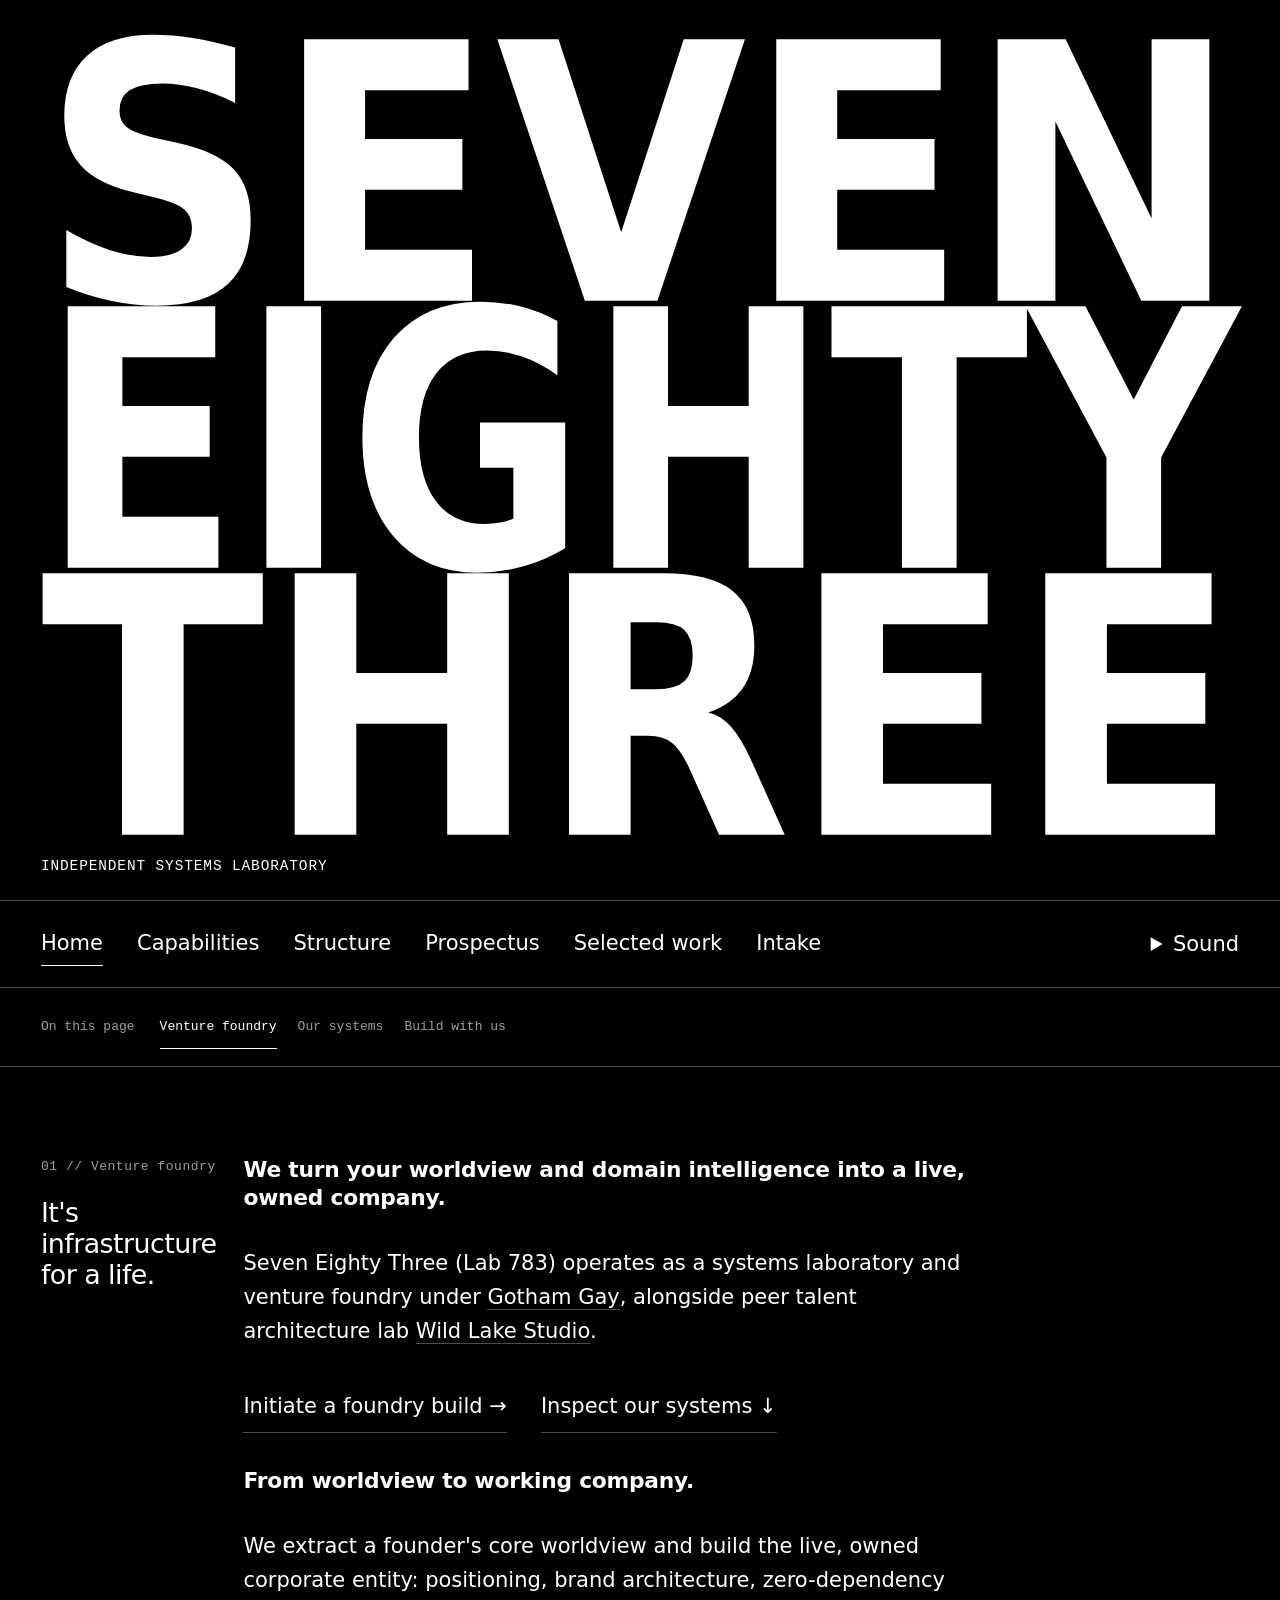
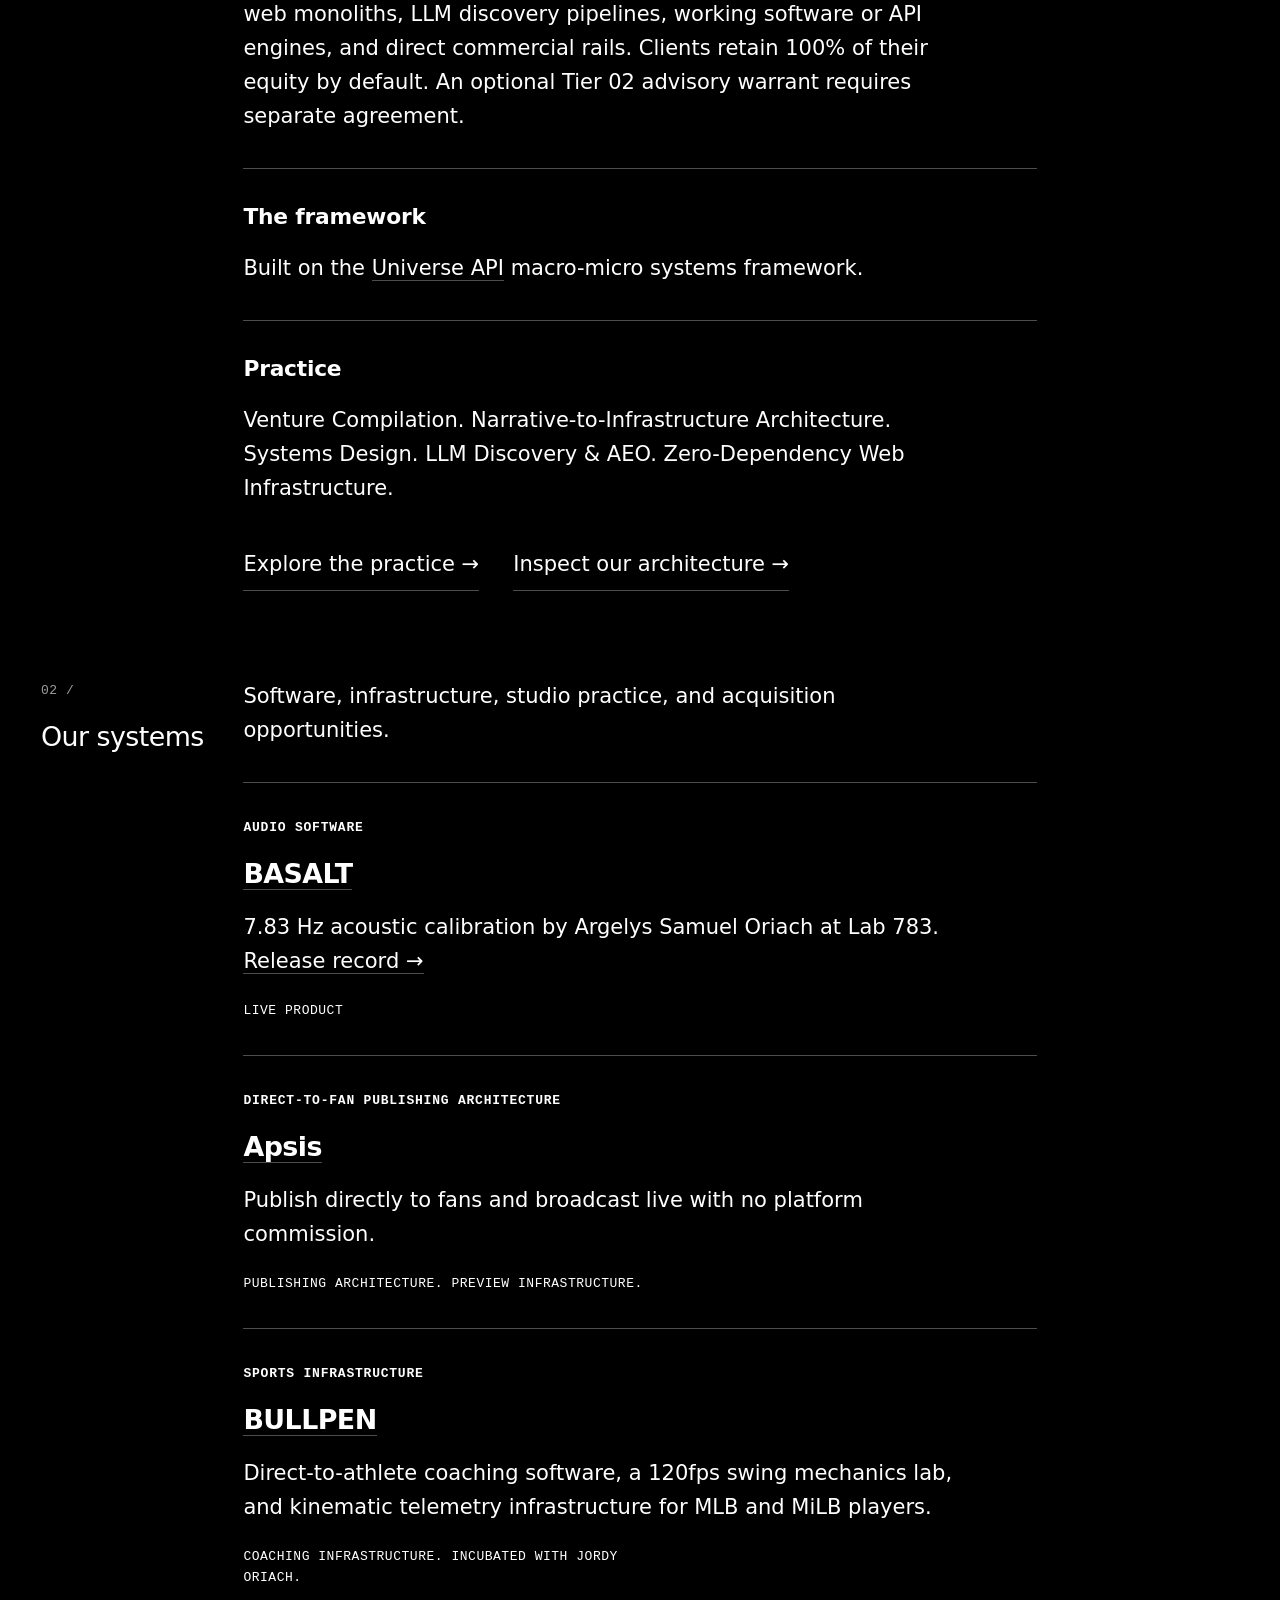
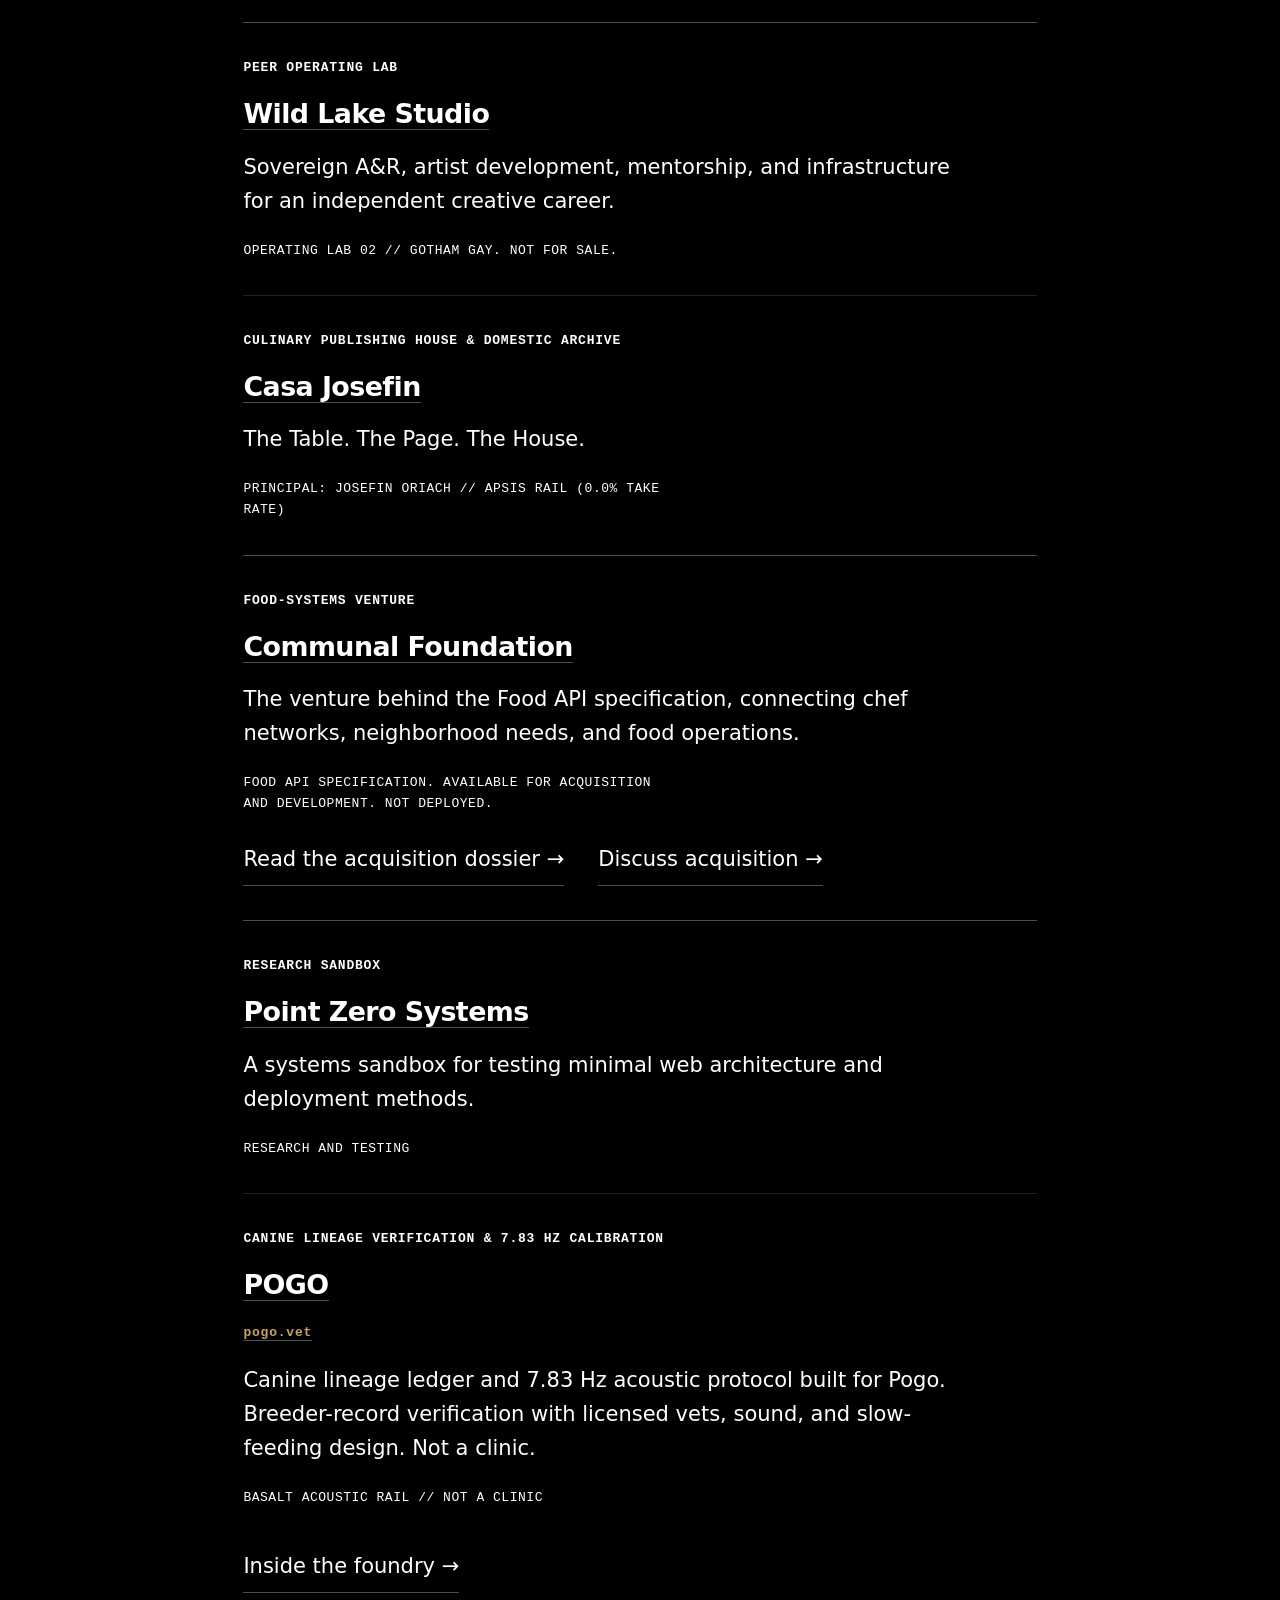
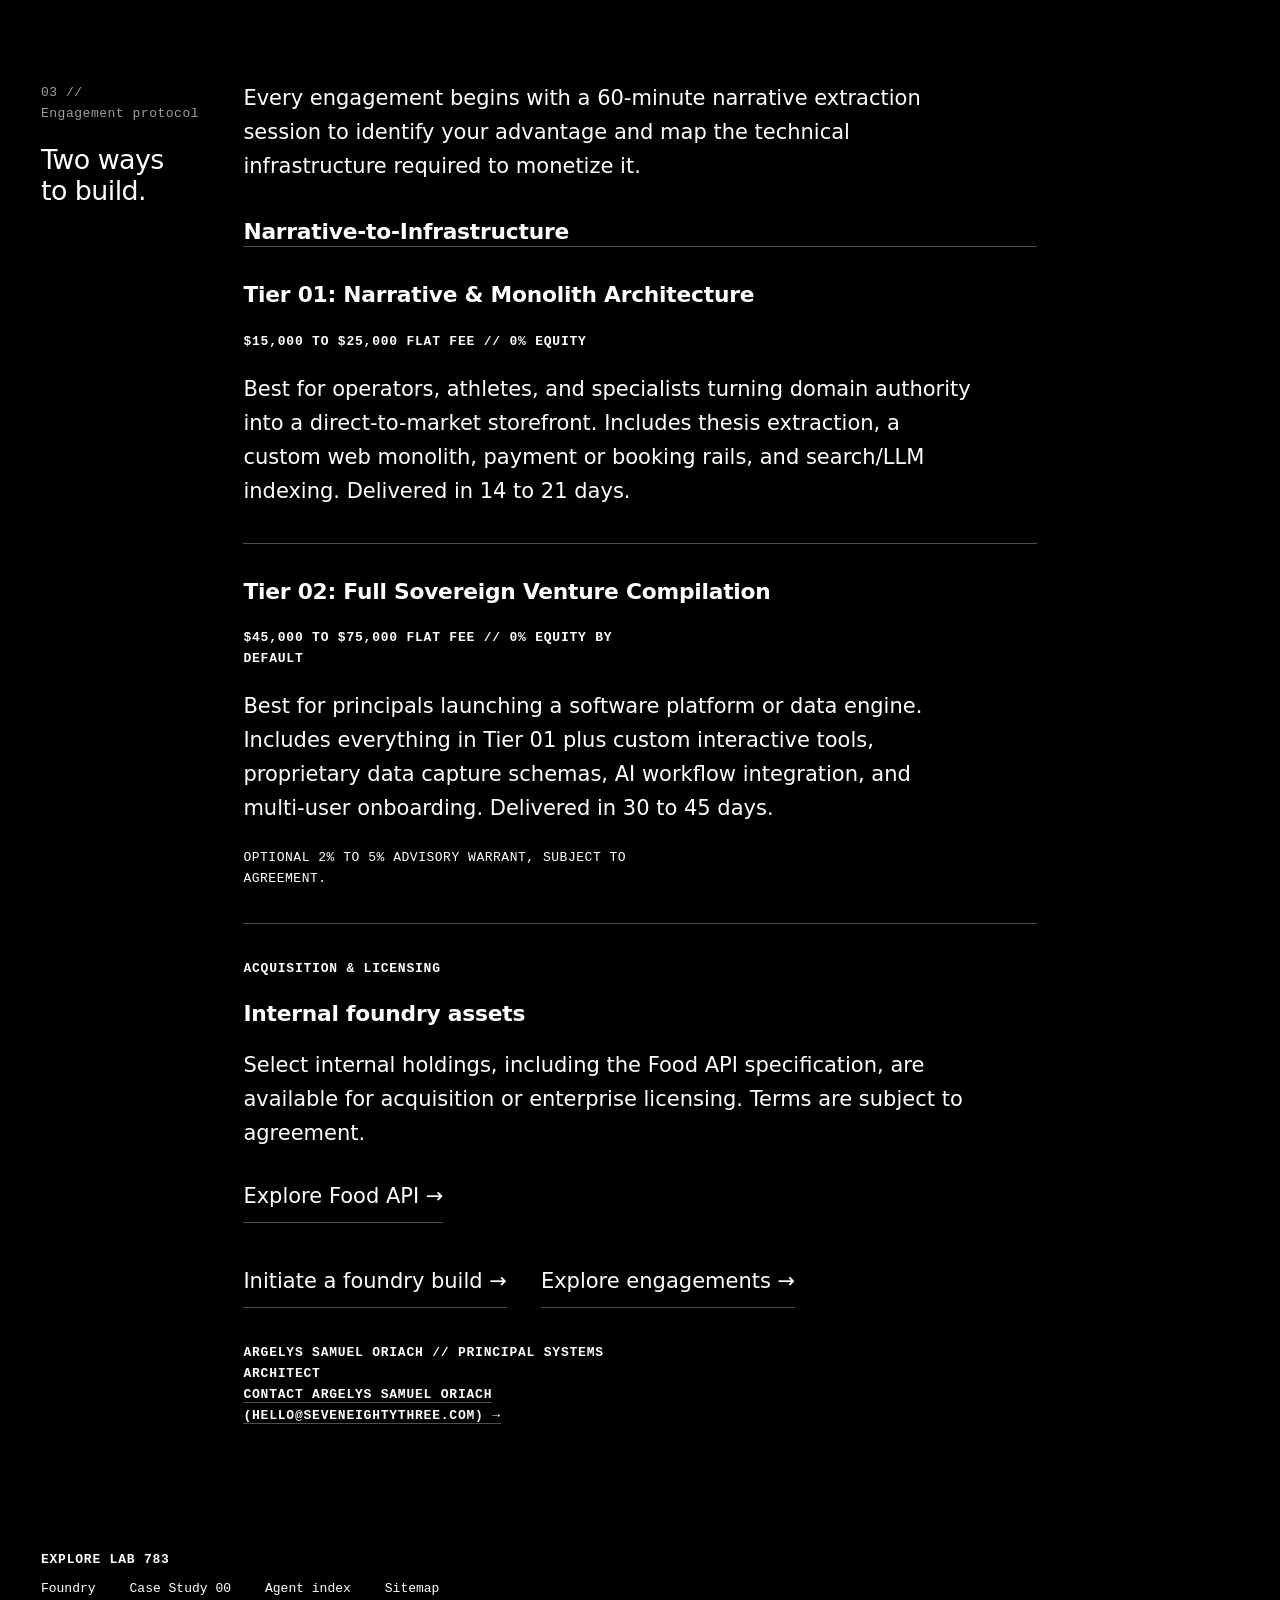
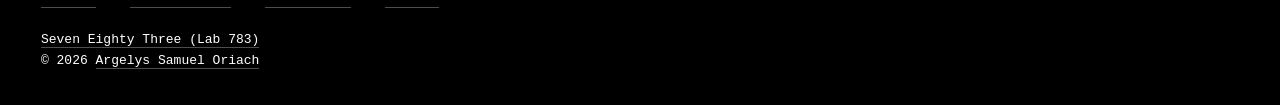
==== commit c688232f: "Align Lab 783 with Gotham Gay holding and peer-lab taxonomy" ====
--- a/seven-eighty-three-website/index.html
+++ b/seven-eighty-three-website/index.html
@@ -1,2 +1,2 @@
-<!DOCTYPE html><html lang=en><head><meta charset=utf-8><meta http-equiv="Content-Security-Policy" content="default-src 'none';style-src 'sha256-nBQr6UXifUlnhd0KyqnoEx571FW0Gpmra6lqNCN5nIw=';script-src 'sha256-MokrnxENOLU48aaIh44HZGcIdwVf1pZNU+YkhLoOXdY=' 'sha256-tYqXeXLoJA8WP5WG6JFc7Gq/gXS3KcGih59+O9qCmmU=' 'sha256-CejK7kg+UftqKV17gdCX/xUgoczf69mjx6vmhzr0t0M=';font-src 'self';img-src 'self' data:;connect-src 'self';manifest-src 'self';base-uri 'none';form-action 'none'"><link rel="preload" href="/assets/archivo.woff2" as="font" type="font/woff2" crossorigin><link rel="preload" href="/assets/jetbrains-mono.woff2" as="font" type="font/woff2" crossorigin><meta name=viewport content="width=device-width, initial-scale=1"><title>Seven Eighty Three | Independent Systems Lab &amp; Venture Foundry</title><meta name=description content="Seven Eighty Three (Lab 783): venture foundry and systems design laboratory. We build live, owned companies from founder worldviews and domain intelligence."><meta name=theme-color content=#000000><link rel="icon" href="/favicon.ico?v=2" sizes="32x32"><link rel="icon" href="/favicon.svg?v=2" type="image/svg+xml"><link rel="apple-touch-icon" href="/apple-touch-icon.png?v=2" sizes="180x180"><link rel="manifest" href="/site.webmanifest?v=2"><link rel="canonical" href="https://seveneightythree.com/"><link rel="sitemap" type="application/xml" title="Sitemap" href="https://seveneightythree.com/sitemap.xml"><meta property=og:type content=website><meta property=og:url content=https://seveneightythree.com/><meta property=og:title content="Seven Eighty Three | Independent Systems Lab &amp; Venture Foundry"><meta property=og:description content="Seven Eighty Three (Lab 783): venture foundry and systems design laboratory. We build live, owned companies from founder worldviews and domain intelligence."><meta property=og:image content=https://seveneightythree.com/assets/seven-eighty-three-og.png><meta property=og:image:type content=image/png><meta property=og:image:width content=1200><meta property=og:image:height content=630><meta property=og:image:alt content="Seven Eighty Three monolith in white on black"><meta property=twitter:card content=summary_large_image><meta property=twitter:url content=https://seveneightythree.com/><meta property=twitter:title content="Seven Eighty Three | Independent Systems Lab &amp; Venture Foundry"><meta property=twitter:description content="Seven Eighty Three (Lab 783) is an independent systems design laboratory, venture foundry, and executive advisory practice building deterministic digital infrastructure, including BASALT, Apsis, and Wild Lake Studio."><meta property=twitter:image content=https://seveneightythree.com/assets/seven-eighty-three-og.png><meta property=twitter:image:alt content="Seven Eighty Three monolith in white on black"><style>@font-face{font-family:Archivo;src:url(/assets/archivo.woff2);font-weight:100 900;font-stretch:62% 125%;font-display:block}@font-face{font-family:JetBrains Mono;src:url(/assets/jetbrains-mono.woff2);font-weight:100 800;font-display:block}:root{--ink-3:rgba(255,255,255,.62);--line:rgba(255,255,255,.3);--sans:Archivo,system-ui,sans-serif;--mono:"JetBrains Mono",ui-monospace,monospace;--regular:400;--s-8:8px;--s-13:13px;--s-21:21px;--s-34:34px;--gutter:clamp(20px,3.2vw,56px)}*,*:before,*:after{box-sizing:border-box}html,body{margin:0;padding:0;background:#000}body{min-height:100dvh;display:flex;flex-direction:column;color:#fff;font:13px/1.618 var(--mono);-webkit-font-smoothing:antialiased;text-rendering:optimizeLegibility}h1,h2,h3,h4,p,ol,ul{margin:0;font:inherit}ol,ul{padding:0;list-style:none}a{color:#fff;text-decoration:none;border-bottom:1px solid var(--line);transition:color .18s,border-color .18s}a:hover{color:var(--ink-3);border-bottom-color:#fff}a:focus-visible{outline:1px solid #fff;outline-offset:4px}::selection{background:#fff;color:#000}.visually-hidden{position:absolute;width:1px;height:1px;margin:-1px;padding:0;overflow:hidden;clip:rect(0,0,0,0);white-space:nowrap;border:0}.skip-link{position:fixed;top:13px;left:var(--gutter);z-index:30;padding:13px 21px;background:#fff;color:#000;transform:translateY(-200%);font:13px/1.618 var(--mono)}.skip-link:focus{transform:none;color:#000}#main-content:focus{outline:none}.site-nav{padding:21px var(--gutter);border-block:1px solid var(--line)}.site-nav ul{display:flex;flex-wrap:wrap;gap:8px 34px}.site-nav a{display:inline-flex;align-items:center;min-height:44px;font:21px/1.4 var(--sans);border-bottom-color:transparent}.site-nav a[aria-current=page]{border-bottom-color:#fff}.page-index{position:sticky;top:0;z-index:10;display:flex;align-items:center;gap:21px;padding:13px var(--gutter);background:#000;border-bottom:1px solid var(--line);font:13px/1.618 var(--mono)}.index-label{color:var(--ink-3);white-space:nowrap}.page-index ol{display:flex;gap:21px;overflow-x:auto;padding:4px}.page-index li{flex-shrink:0}.page-index a{position:relative;display:inline-flex;align-items:center;min-height:44px;color:var(--ink-3);border-bottom-color:transparent}.page-index a:hover,.page-index a:focus-visible,.page-index a[aria-current=location]{color:#fff;border-bottom-color:#fff}main.container{width:100%;padding:89px var(--gutter);display:flex;flex-direction:column;gap:89px;font:400 clamp(21px,18px + .21vw,34px)/1.618 var(--sans)}main [id]{scroll-margin-top:110px}main section,main article,main li{min-width:0}main p{max-width:55ch;overflow-wrap:break-word}.section-header{margin-bottom:34px;font:400 clamp(26px,2.1vw,34px)/1.15 var(--sans);letter-spacing:-.021em;text-wrap:balance}.section-number{display:block;margin-bottom:21px;font:13px/1.618 var(--mono);letter-spacing:.04em;color:var(--ink-3)}.overview-copy{display:flex;flex-direction:column;gap:34px}.content-heading{font:600 clamp(21px,1.7vw,26px)/1.3 var(--sans);letter-spacing:-.01em}.content-label{font:600 13px/1.618 var(--mono);letter-spacing:.06em;text-transform:uppercase}.structure-entry{display:flex;flex-direction:column;gap:21px;padding-top:34px;border-top:1px solid var(--line)}.entity-title{font:600 clamp(26px,2.1vw,34px)/1.15 var(--sans);letter-spacing:-.021em;overflow-wrap:break-word}.venture-status{font:13px/1.618 var(--mono);letter-spacing:.04em;text-transform:uppercase}.overview-links{display:flex;flex-wrap:wrap;gap:13px 34px}.overview-links a{padding-block:8px}.footer{display:flex;flex-direction:column;gap:21px;margin-top:auto;padding:34px var(--gutter)}@media(min-width:900px){main.container>section{display:grid;grid-template-columns:repeat(12,minmax(0,1fr));gap:34px clamp(13px,1.3vw,34px);align-items:start}main.container>section>*{grid-column:3/11}main.container>section>.section-header{grid-column:1/3;grid-row:1;margin:0;position:sticky;top:89px;align-self:start}}@media(max-width:599px){.site-nav{padding-block:13px}.site-nav ul{gap:0 21px}.site-nav a{font-size:16px}.page-index{gap:13px}main.container{padding-block:55px;gap:55px}}.mark{display:flex;flex-direction:column;width:100%;height:100%;transform-origin:50% 100%}.mark svg{display:block;width:100%;overflow:visible;flex:1 1 0px;min-height:0;height:0}.mark text{font-family:Archivo,system-ui,sans-serif;font-weight:900;font-stretch:125%;font-variation-settings:"wdth" 125,"wght" 900;fill:#fff}.cap{width:100%;padding:clamp(20px,4vh,48px) clamp(20px,3.2vw,56px);height:100svh;min-height:100svh;flex-shrink:0;display:flex;overflow:clip;position:relative}.monolith-trigger{position:absolute;inset:0;width:100%;border:0;padding:0;background:transparent;cursor:pointer}.monolith-trigger:focus-visible{outline-offset:-8px;outline:1px solid #fff}.opening-display{height:100svh;flex-shrink:0;display:flex;flex-direction:column}.opening-display>.cap{height:auto;min-height:0;flex:1 1 0px;padding-bottom:clamp(var(--s-13),2svh,var(--s-34))}.foundation{flex-shrink:0;color:#fff;background:#000;padding:0 var(--gutter) var(--s-21)}.foundation-statement{margin:0;font-family:var(--mono);font-size:clamp(11px,10px + .35vw,15px);font-weight:var(--regular);line-height:1.5;letter-spacing:.06em;text-transform:uppercase;text-align:left;min-height:calc(1.618*clamp(11px,10px + .35vw,15px))}@media(max-width:600px){.opening-display>.cap{padding-bottom:var(--s-13)}}.carrier-item{align-self:start;margin-inline-start:auto}.carrier-item[hidden]{display:none}.carrier-toggle,.carrier-frequency{inline-size:calc(14ch + 2 * var(--s-13) + 2px);padding:var(--s-8) var(--s-13);border:1px solid #fff;border-radius:0;font:400 13px/1.5 ui-monospace,monospace;white-space:nowrap;color:#fff;background:#000;cursor:pointer}.carrier-toggle[aria-pressed=true]{color:#000;background:#fff}.carrier-toggle:focus-visible,.carrier-frequency:focus-visible{outline:1px solid #fff;outline-offset:var(--s-8)}.service-tiers{display:grid;gap:34px}.carrier-cue{color:var(--ink-3);flex-basis:100%;max-width:34ch;font:11px/1.5 var(--mono)}.carrier-frequency{inline-size:calc(22ch + 2 * var(--s-13) + 2px)}.carrier-panel>summary{min-height:44px;font:21px/44px var(--sans);cursor:pointer}.carrier-panel>summary:focus-visible{outline:1px solid #fff;outline-offset:4px}.carrier-controls{display:flex;flex-wrap:wrap;gap:8px;padding-block:13px}@media(max-width:599px){.carrier-panel>summary{font-size:16px}}.casa-entry{border-top-color:#222}.pogo-entry{border-top-color:#222}main .pogo-coordinate{text-transform:none;color:#c8a265}.pogo-coordinate a{color:inherit}</style><link rel="alternate" type="application/ld+json" href="/schema.json"><link rel="alternate" type="application/json" href="/site.json"><link rel="alternate" type="text/plain" href="/llms.txt"><script type="application/ld+json">{"@context":"https://schema.org","@graph":[{"@type":"Organization","@id":"https://seveneightythree.com/#organization","name":"Seven Eighty Three","alternateName":["783","Lab 783"],"url":"https://seveneightythree.com/","description":"Seven Eighty Three (Lab 783) is a venture foundry and systems design laboratory. We found and compile sovereign companies for principals whose life story and domain intelligence require custom technical infrastructure rather than consulting decks. We extract a founder's core worldview and build the live, owned corporate entity from first principles: positioning, brand architecture, zero-dependency web monoliths, LLM discovery pipelines, working software or API engines, and direct commercial rails. Clients retain 100% of their equity by default. An optional Tier 02 advisory warrant requires separate agreement.","founder":{"@type":"Person","@id":"https://argelysoriach.com/#person","name":"Argelys Samuel Oriach","jobTitle":"Founder & Chief Systems Architect"},"email":"hello@seveneightythree.com","foundingDate":"2026-09","subOrganization":[{"@id":"https://basalt.fm/#organization"},{"@id":"https://retentionrail.io/#organization"},{"@id":"https://bullpen.vip/#organization"},{"@id":"https://wildlakestudio.com/#organization"},{"@id":"https://casajosefin.com/#organization"},{"@id":"https://pogo.vet/#organization"}],"knowsAbout":["Venture Compilation","Narrative-to-Infrastructure Architecture","Systems Design","LLM Discovery & AEO","Zero-Dependency Web Infrastructure"],"subjectOf":{"@id":"https://seveneightythree.com/structure/#webpage"},"owns":[{"@id":"https://apsis.club/#software"}],"hasOfferCatalog":{"@type":"OfferCatalog","itemListElement":[{"@type":"Offer","itemOffered":{"@id":"https://seveneightythree.com/#venture-compilation"}}]}},{"@type":"Person","@id":"https://argelysoriach.com/#person","name":"Argelys Samuel Oriach","url":"https://argelysoriach.com/","jobTitle":"Founder & Chief Systems Architect","subjectOf":{"@id":"https://seveneightythree.com/structure/#webpage"}},{"@type":"Organization","@id":"https://basalt.fm/#organization","name":"BASALT","url":"https://basalt.fm/","parentOrganization":{"@id":"https://seveneightythree.com/#organization"},"founder":{"@id":"https://argelysoriach.com/#person","name":"Argelys Samuel Oriach","jobTitle":"Founder & Principal Systems Architect"},"description":"Human-operated acoustic calibration, mastering, and broadcast infrastructure. Entity Classification: Operating Company (Seven Eighty Three Subsidiary)."},{"@type":"SoftwareApplication","@id":"https://basalt.fm/#software","name":"Basalt Acoustic Calibration Engine","url":"https://basalt.fm/","applicationCategory":"MultimediaApplication","description":"Deterministic 7.83 Hz acoustic calibration engine, lossless PCM WAV mastering console, and live broadcast tuner.","publisher":{"@id":"https://basalt.fm/#organization"},"author":{"@id":"https://argelysoriach.com/#person"},"creator":{"@id":"https://argelysoriach.com/#person"},"sourceOrganization":{"@id":"https://seveneightythree.com/#organization"},"datePublished":"2026-11-19","releaseNotes":"https://basalt.fm/spec#provenance","provider":{"@id":"https://basalt.fm/#organization"}},{"@type":"Organization","@id":"https://retentionrail.io/#organization","name":"Retention Rail","url":"https://retentionrail.io/","parentOrganization":{"@id":"https://seveneightythree.com/#organization"},"founder":[{"@type":"Person","name":"Juanel Oriach","jobTitle":"Founder & CEO"},{"@id":"https://argelysoriach.com/#person","name":"Argelys Samuel Oriach","jobTitle":"Principal Systems Architect"}],"description":"Human-operated company developing software architecture and infrastructure. Entity Classification: Operating Company (Seven Eighty Three Subsidiary).","alternateName":["RetentionRail"]},{"@type":"SoftwareApplication","@id":"https://retentionrail.io/#software","name":"Retention Rail","url":"https://retentionrail.io/","provider":{"@id":"https://retentionrail.io/#organization"},"description":"Software architecture and infrastructure."},{"@type":"Organization","@id":"https://bullpen.vip/#organization","name":"Bullpen","url":"https://bullpen.vip/","description":"Human-operated company developing direct-to-athlete coaching architecture and kinematic telemetry infrastructure. Entity Classification: Operating Company (Seven Eighty Three Subsidiary).","parentOrganization":{"@id":"https://seveneightythree.com/#organization"},"founder":[{"@id":"https://argelysoriach.com/#person","name":"Argelys Samuel Oriach","jobTitle":"Co-Founder & Principal Systems Architect"},{"@type":"Person","name":"Jordy Oriach","jobTitle":"Co-Founder & Player-Coach"}],"makesOffer":{"@type":"Offer","price":"15.00","priceCurrency":"USD","description":"Flat $15/month pro infrastructure seat with 0% commission on coaching sessions and $4.00 buyer-side 120fps video hosting pass-through."}},{"@type":"SoftwareApplication","@id":"https://bullpen.vip/#software","name":"Bullpen","url":"https://bullpen.vip/","provider":{"@id":"https://bullpen.vip/#organization"},"description":"Direct-to-athlete coaching architecture and kinematic telemetry infrastructure."},{"@type":"Organization","@id":"https://wildlakestudio.com/#organization","name":"Wild Lake Studio","alternateName":["Wild-Lake"],"url":"https://wildlakestudio.com/","sameAs":["https://wild-lake.org/"],"description":"Sovereign A&R, artist development, and talent architecture. Retained research studio. Not for sale. Entity Classification: Operating Company (Seven Eighty Three Subsidiary).","parentOrganization":{"@id":"https://seveneightythree.com/#organization"},"founder":{"@id":"https://argelysoriach.com/#person","name":"Argelys Samuel Oriach","jobTitle":"Founder & Principal Systems Architect"},"subjectOf":{"@id":"https://seveneightythree.com/structure/#webpage"}},{"@type":"SoftwareApplication","@id":"https://apsis.club/#software","name":"Apsis","url":"https://apsis.club/","applicationCategory":"Direct-to-Fan Publishing System","description":"Direct-to-fan publishing architecture and infrastructure with zero dedicated daily operators. Entity Classification: Preview-Live System (Seven Eighty Three Infrastructure).","publisher":{"@id":"https://seveneightythree.com/#organization","name":"Seven Eighty Three"},"softwareVersion":"Preview-Live","creator":{"@id":"https://argelysoriach.com/#person","name":"Argelys Samuel Oriach","jobTitle":"Principal Systems Architect"},"author":{"@id":"https://argelysoriach.com/#person","name":"Argelys Samuel Oriach","jobTitle":"Principal Systems Architect"},"provider":{"@id":"https://seveneightythree.com/#organization","name":"Seven Eighty Three"}},{"@type":"Organization","@id":"https://casajosefin.com/#organization","identifier":"casa-josefin-01","name":"Casa Josefin","url":"https://casajosefin.com/","description":"Culinary publishing house and domestic archive of Josefin Oriach. Publishing infrastructure: Apsis, with Apogee open archive and Perigee paid patronage at a 0.0% platform take rate.","founder":{"@id":"https://casajosefin.com/#josefin-oriach"},"parentOrganization":{"@id":"https://seveneightythree.com/#organization"},"location":[{"@type":"Place","name":"Tampa, FL","@id":"https://casajosefin.com/#tampa"},{"@type":"Place","name":"New York, NY","@id":"https://casajosefin.com/#new-york"}]},{"@type":"Person","@id":"https://casajosefin.com/#josefin-oriach","name":"Josefin Oriach"},{"@type":"WebSite","@id":"https://casajosefin.com/#website","name":"Casa Josefin","url":"https://casajosefin.com/","publisher":{"@id":"https://casajosefin.com/#organization"},"isBasedOn":{"@id":"https://apsis.club/#software"},"hasPart":[{"@id":"https://casajosefin.com/table.html#webpage"},{"@id":"https://casajosefin.com/page.html#webpage"},{"@id":"https://casajosefin.com/house.html#webpage"}]},{"@type":"WebPage","@id":"https://casajosefin.com/table.html#webpage","name":"The Table","url":"https://casajosefin.com/table.html","description":"Small-batch heirloom pantry staples: 55 numbered jars. Single-table supper residencies capped at 8 or 13 seats.","isPartOf":{"@id":"https://casajosefin.com/#website"},"about":{"@id":"https://casajosefin.com/#organization"}},{"@type":"Product","@id":"https://casajosefin.com/#cj-t-001","name":"Pantry Batch 001","sku":"CJ-T-001","url":"https://casajosefin.com/table.html","description":"Small-batch heirloom pantry staples: 55 numbered jars. Single-table supper residencies capped at 8 or 13 seats.","brand":{"@id":"https://casajosefin.com/#organization"}},{"@type":"WebPage","@id":"https://casajosefin.com/page.html#webpage","name":"The Page","url":"https://casajosefin.com/page.html","description":"Saddle-stitched kitchen monographs, unmediated recipes, and essays on domestic labor. Chapbook 001: 100 numbered copies.","isPartOf":{"@id":"https://casajosefin.com/#website"},"about":{"@id":"https://casajosefin.com/#organization"}},{"@type":"Product","@id":"https://casajosefin.com/#cj-p-001","name":"Chapbook 001","sku":"CJ-P-001","url":"https://casajosefin.com/page.html","description":"Saddle-stitched kitchen monographs, unmediated recipes, and essays on domestic labor. Chapbook 001: 100 numbered copies.","brand":{"@id":"https://casajosefin.com/#organization"}},{"@type":"WebPage","@id":"https://casajosefin.com/house.html#webpage","name":"The House","url":"https://casajosefin.com/house.html","description":"Domestic order, spatial reset protocols, pantry architecture, and non-toxic material care. Manual 001.","isPartOf":{"@id":"https://casajosefin.com/#website"},"about":{"@id":"https://casajosefin.com/#organization"}},{"@type":"Product","@id":"https://casajosefin.com/#cj-h-001","name":"Manual 001","sku":"CJ-H-001","url":"https://casajosefin.com/house.html","description":"Domestic order, spatial reset protocols, pantry architecture, and non-toxic material care. Manual 001.","brand":{"@id":"https://casajosefin.com/#organization"}},{"@type":"Organization","@id":"https://pogo.vet/#organization","identifier":"pogo-vet-01","name":"Pogo","url":"https://pogo.vet","description":"Canine lineage ledger and 7.83 Hz acoustic protocol built for Pogo, designed for breeder-record verification with licensed vets and sound and slow-feeding routines. Not a veterinary clinic. Therapeutic effects are not established by this specification.","parentOrganization":{"@id":"https://seveneightythree.com/#organization"},"location":{"@type":"Place","@id":"https://pogo.vet/#crown-heights","name":"Crown Heights, Brooklyn, NY"},"alternateName":"Pogo Protocol"},{"@type":"CreativeWork","@id":"https://pogo.vet/#protocol","name":"Pogo specification","url":"https://pogo.vet","publisher":{"@id":"https://pogo.vet/#organization"},"description":"Canine lineage ledger and 7.83 Hz acoustic protocol built for Pogo, designed for breeder-record verification with licensed vets and sound and slow-feeding routines. Not a veterinary clinic. Therapeutic effects are not established by this specification.","isBasedOn":{"@id":"https://basalt.fm/#software"},"hasPart":[{"@type":"CreativeWork","@id":"https://pogo.vet/#the-ledger","name":"The Ledger","description":"Licensed DVM sign-off on parental DNA, respiratory and orthopedic clearances, and physical facility coordinates prior to transfer."},{"@type":"CreativeWork","@id":"https://pogo.vet/#the-floor","name":"The Floor","description":"7.83 Hz low-frequency acoustic bed design"},{"@type":"CreativeWork","@id":"https://pogo.vet/#the-bowl","name":"The Bowl","description":"Whole-ingredient wet nutrition and Fibonacci-baffled slow-feeder design"}]}]}</script><link rel="alternate" type="application/json" href="/universe.json" title="Universe registry"><script src="/universe-node.js" integrity="sha256-CejK7kg+UftqKV17gdCX/xUgoczf69mjx6vmhzr0t0M=" defer></script>
-</head><body><a class=skip-link href=#main-content>Skip to content</a><div id=top class=visually-hidden aria-hidden=true></div><header class=opening-display aria-label="Seven Eighty Three"><div class=cap><h1 class=mark aria-label="Seven Eighty Three"><svg viewBox="0 0 1000 208" preserveAspectRatio="none" aria-hidden="true"><text x="0" y="206" textLength="1000" lengthAdjust="spacingAndGlyphs" font-size="279">SEVEN</text></svg><svg viewBox="0 0 1000 208" preserveAspectRatio="none" aria-hidden="true"><text x="0" y="206" textLength="1000" lengthAdjust="spacingAndGlyphs" font-size="279">EIGHTY</text></svg><svg viewBox="0 0 1000 208" preserveAspectRatio="none" aria-hidden="true"><text x="0" y="206" textLength="1000" lengthAdjust="spacingAndGlyphs" font-size="279">THREE</text></svg></h1><button class="monolith-trigger" type=button aria-label="Animate Seven Eighty Three monolith" disabled></button></div><script>(()=>{const s=document.querySelector(".cap .mark"),t=matchMedia("(prefers-reduced-motion: reduce)");if(!s.animate)return;let e;const r=()=>{e&&e.cancel()},n=()=>{t.matches||e&&e.playState==="running"||(e=s.animate([{transform:"skewX(0deg)",offset:0,easing:"cubic-bezier(.15,.7,.3,1)"},{transform:"skewX(-7deg)",offset:.16,easing:"cubic-bezier(.65,0,.35,1)"},{transform:"skewX(2.5deg)",offset:.42,easing:"cubic-bezier(.65,0,.35,1)"},{transform:"skewX(-1deg)",offset:.65,easing:"cubic-bezier(.65,0,.35,1)"},{transform:"skewX(.3deg)",offset:.84,easing:"ease-out"},{transform:"skewX(0deg)",offset:1}],{duration:860}))},a=document.querySelector(".monolith-trigger");a.disabled=!1,a.addEventListener("click",n),t.addEventListener("change",()=>{t.matches&&r()}),window.addEventListener("pagehide",r),window.addEventListener("hashchange",r),!t.matches&&!location.hash&&scrollY===0&&(e=s.animate([{transform:"translateX(-115vw) skewX(0deg)",offset:0,easing:"cubic-bezier(.7,0,1,1)"},{transform:"translateX(0) skewX(0deg)",offset:.14,easing:"cubic-bezier(.15,.7,.3,1)"},{transform:"translateX(0) skewX(-7deg)",offset:.28,easing:"cubic-bezier(.65,0,.35,1)"},{transform:"translateX(0) skewX(2.5deg)",offset:.5,easing:"cubic-bezier(.65,0,.35,1)"},{transform:"translateX(0) skewX(-1deg)",offset:.7,easing:"cubic-bezier(.65,0,.35,1)"},{transform:"translateX(0) skewX(.3deg)",offset:.86,easing:"ease-out"},{transform:"translateX(0) skewX(0deg)",offset:1}],{duration:1e3}))})();</script><div class=foundation aria-label="Laboratory purpose"><p class=foundation-statement>Independent systems laboratory</p></div></header><div class="site-header"><nav class=site-nav aria-label=Primary><ul><li><a href=/ aria-current=page>Home</a></li><li><a href=/capabilities/>Capabilities</a></li><li><a href=/structure/>Structure</a></li><li><a href=/prospectus/>Prospectus</a></li><li><a href=/work/>Selected work</a></li><li><a href=/intake/>Intake</a></li><li class=carrier-item hidden><details class="carrier-panel"><summary>Sound</summary><div class="carrier-controls"><button class="carrier-frequency" type="button" aria-label="Switch frequency to 783 Hz" disabled>[ FREQUENCY: 7.83 HZ ]</button><button class=carrier-toggle type=button aria-describedby="carrier-cue" aria-pressed=false disabled>[ SOUND: OFF ]</button><span id="carrier-cue" class="carrier-cue">Take a moment to notice your body and soften any tension.</span></div></details></li></ul></nav></div><nav class="page-index" aria-label="On this page"><span class=index-label>On this page</span><ol><li><a href=#thesis>Venture foundry</a></li><li><a href=#portfolio>Our systems</a></li><li><a href=#advisory>Build with us</a></li></ol></nav><main class=container id=main-content tabindex=-1><section id=thesis aria-labelledby=thesis-h><h2 class=section-header id=thesis-h><span class=section-number>01 // Venture foundry</span>It's infrastructure for a life.</h2><div class=overview-copy><p class=content-heading>We turn your worldview and domain intelligence into a live, owned company.</p><p><span id=seven-eighty-three></span><span id=lab-h></span><span id=architecture></span><span id=architecture-h></span><span id=capabilities></span><span id=cap-h></span><span id=prospectus></span><span id=prospectus-h></span><span id=research-question></span><span id=method></span><span id=deliverables></span><span id=funding></span><span id=the-ask></span>Seven Eighty Three (Lab 783) is a venture foundry and systems design laboratory. We build sovereign companies from a principal's life story and domain intelligence, using custom technical infrastructure.</p><div class=overview-links><a href=#advisory>Initiate a foundry build →</a><a href=#portfolio>Inspect our systems ↓</a></div><h3 class=content-heading>From worldview to working company.</h3><p>We extract a founder's core worldview and build the live, owned corporate entity: positioning, brand architecture, zero-dependency web monoliths, LLM discovery pipelines, working software or API engines, and direct commercial rails. Clients retain 100% of their equity by default. An optional Tier 02 advisory warrant requires separate agreement.</p><article class=structure-entry><h3 class=content-heading>The framework</h3><p>Built on the <a href=https://argelysoriach.com/universe-api/ rel=noopener>Universe API</a> macro-micro systems framework.</p></article><article class=structure-entry><h3 class=content-heading>Practice</h3><p>Venture Compilation. Narrative-to-Infrastructure Architecture. Systems Design. LLM Discovery &amp; AEO. Zero-Dependency Web Infrastructure.</p></article><div class=overview-links><a href=/capabilities/>Explore the practice →</a><a href=/case-study/>Inspect our architecture →</a></div></div></section><section id=portfolio aria-labelledby="portfolio-h"><h2 class=section-header id=portfolio-h><span class=section-number aria-hidden=true>02 /</span> Our systems</h2><div class=overview-copy><p><span id=entities></span><span id=entities-h></span><span id=structure></span><span id=structure-h></span><span id=deployments></span><span id=deployments-h></span>Software, infrastructure, studio practice, and acquisition opportunities.</p><article class=structure-entry id=basalt><p class=content-label>Audio software</p><h3 class=entity-title><a href=https://basalt.fm/ rel=noopener>BASALT</a></h3><p>7.83 Hz acoustic calibration by Argelys Samuel Oriach at Lab 783. <a href=https://basalt.fm/spec#provenance>Release record →</a></p><p class=venture-status>Live product</p></article><article class=structure-entry id=apsis><p class=content-label>Direct-to-fan publishing architecture</p><h3 class=entity-title><a href=https://apsis.club/ rel=noopener>Apsis</a></h3><p>Publish directly to fans and broadcast live with no platform commission.</p><p class=venture-status>Publishing architecture. Preview infrastructure.</p></article><article class=structure-entry id=bullpen><p class=content-label>SPORTS INFRASTRUCTURE</p><h3 class=entity-title><a href=https://bullpen.vip/ target=_blank rel=noopener>BULLPEN</a></h3><p>Direct-to-athlete coaching software, a 120fps swing mechanics lab, and kinematic telemetry infrastructure for MLB and MiLB players.</p><p class=venture-status>COACHING INFRASTRUCTURE. INCUBATED WITH JORDY ORIACH.</p></article><article class=structure-entry id=wild-lake><p class=content-label>Artist development studio</p><h3 class=entity-title><a href=https://wildlakestudio.com/ rel=noopener>Wild Lake Studio</a></h3><p>Sovereign A&amp;R, artist development, mentorship, and infrastructure for an independent creative career.</p><p class=venture-status>Retained studio. Not for sale.</p></article><article class="structure-entry casa-entry" id=casa-josefin><p class=content-label>CULINARY PUBLISHING HOUSE &amp; DOMESTIC ARCHIVE</p><h3 class="entity-title"><a href=https://casajosefin.com/ rel=noopener>Casa Josefin</a></h3><p>The Table. The Page. The House.</p><p class=venture-status>PRINCIPAL: JOSEFIN ORIACH // APSIS RAIL (0.0% TAKE RATE)</p></article><article class=structure-entry id=communal-foundation><p class=content-label>Food-systems venture</p><h3 class=entity-title><a href=https://communalfoundation.org/ rel=noopener>Communal Foundation</a></h3><p>The venture behind the Food API specification, connecting chef networks, neighborhood needs, and food operations.</p><p class=venture-status>Food API specification. Available for acquisition and development. Not deployed.</p><div class=overview-links><a href=/ventures/food-api/>Read the acquisition dossier →</a><a href="/intake/?interest=food-api">Discuss acquisition →</a></div></article><article class=structure-entry id=point-zero><p class=content-label>Research sandbox</p><h3 class=entity-title><a href=https://pointzero.systems/ rel=noopener>Point Zero Systems</a></h3><p>A systems sandbox for testing minimal web architecture and deployment methods.</p><p class=venture-status>Research and testing</p></article><article class="structure-entry pogo-entry" id=pogo-protocol><p class=content-label>CANINE LINEAGE VERIFICATION &amp; 7.83 HZ CALIBRATION</p><h3 class=entity-title><a href=https://pogo.vet rel=noopener>POGO</a></h3><p class="pogo-coordinate content-label"><a href=https://pogo.vet rel=noopener>pogo.vet</a></p><p>Canine lineage ledger and 7.83 Hz acoustic protocol built for Pogo. Breeder-record verification with licensed vets, sound, and slow-feeding design. Not a clinic.</p><p class=venture-status>BASALT ACOUSTIC RAIL // NOT A CLINIC</p></article><div class=overview-links><a href=/foundry/>Inside the foundry →</a></div></div></section><section id=advisory aria-labelledby=advisory-h><h2 class=section-header id=advisory-h><span class=section-number>03 // Engagement protocol</span>Two ways to build.</h2><div class=overview-copy><p><span id=protocol></span><span id=protocol-h></span><span id=engagement></span><span id=engagement-h></span>Every engagement begins with a 60-minute narrative extraction session to identify your advantage and map the technical infrastructure required to monetize it.</p><section id=foundry-service aria-labelledby=foundry-heading><h3 class=content-heading id=foundry-heading>Narrative-to-Infrastructure</h3><div class=service-tiers><article class=structure-entry><h4 class=content-heading>Tier 01: Narrative &amp; Monolith Architecture</h4><p class=content-label>$15,000 to $25,000 flat fee // 0% equity</p><p>Best for operators, athletes, and specialists turning domain authority into a direct-to-market storefront. Includes thesis extraction, a custom web monolith, payment or booking rails, and search/LLM indexing. Delivered in 14 to 21 days.</p></article><article class=structure-entry><h4 class=content-heading>Tier 02: Full Sovereign Venture Compilation</h4><p class=content-label>$45,000 to $75,000 flat fee // 0% equity by default</p><p>Best for principals launching a software platform or data engine. Includes everything in Tier 01 plus custom interactive tools, proprietary data capture schemas, AI workflow integration, and multi-user onboarding. Delivered in 30 to 45 days.</p><p class=venture-status>Optional 2% to 5% advisory warrant, subject to agreement.</p></article></div></section><article class=structure-entry><p class=content-label>Acquisition &amp; licensing</p><h3 class=content-heading>Internal foundry assets</h3><p>Select internal holdings, including the Food API specification, are available for acquisition or enterprise licensing. Terms are subject to agreement.</p><div class=overview-links><a href=/ventures/food-api/>Explore Food API →</a></div></article><div class=overview-links><a href="mailto:hello@seveneightythree.com?subject=Foundry%20Build%20Inquiry">Initiate a foundry build →</a><a href=/foundry/#venture-compilation>Explore engagements →</a></div><p class=content-label>Argelys Samuel Oriach // Principal Systems Architect<br><a href="mailto:hello@seveneightythree.com?subject=Foundry%20Build%20Inquiry">Contact Argelys Samuel Oriach (hello@seveneightythree.com) →</a></p></div></section></main><footer class=footer><nav aria-label="Site map"><h2 class=content-label id=footer-map-title>Explore Lab 783</h2><div class=overview-links><a href=/foundry/>Foundry</a><a href=/case-study/>Case Study 00</a><a href=/llms.txt>Agent index</a><a href=/sitemap.xml>Sitemap</a></div></nav><p><a href=https://seveneightythree.com/ rel=noopener>Seven Eighty Three (Lab 783)</a><br>© 2026 <a href=https://argelysoriach.com/ rel=noopener>Argelys Samuel Oriach</a></p></footer><script>(()=>{const i=document.querySelector(".page-index");if(!i)return;const f=[...i.querySelectorAll('ol a[href^="#"]')].map(l=>({link:l,target:document.getElementById(decodeURIComponent(l.hash.slice(1)))})).filter(l=>l.target);let g=!1;const v=()=>{g=!1;const l=i.getBoundingClientRect().height+innerHeight*.21;let h=f[0];for(const s of f)s.target.getBoundingClientRect().top<=l&&(h=s);scrollY>0&&scrollY+innerHeight>=document.documentElement.scrollHeight-1&&(h=f.at(-1));for(const s of f)if(s===h){if(!s.link.hasAttribute("aria-current")){s.link.setAttribute("aria-current","location");const t=i.querySelector("ol"),a=s.link.getBoundingClientRect(),e=t.getBoundingClientRect();a.left<e.left?t.scrollLeft-=e.left-a.left+4:a.right>e.right&&(t.scrollLeft+=a.right-e.right+4)}}else s.link.removeAttribute("aria-current")},n=()=>{g||(g=!0,requestAnimationFrame(v))};addEventListener("scroll",n,{passive:!0}),addEventListener("resize",n),addEventListener("pageshow",n),addEventListener("hashchange",n),document.fonts.ready.then(n),n()})(),(()=>{const i=document.querySelector(".carrier-toggle"),d=document.querySelector(".carrier-frequency"),f=window.AudioContext||window.webkitAudioContext;if(!i||!d||!f)return;const g="lab783CarrierMode",v="lab783CarrierFrequency";let n=7.83;const l=()=>{try{return sessionStorage.getItem(v)==="783"?783:7.83}catch{return n}},h=.018,s=.035;let t=0,a=!1,e,u,m,S,q=0;const E=()=>{try{const r=sessionStorage.getItem(g);return["0","7.83","783"].includes(r)?Number(r):sessionStorage.getItem("lab783CarrierMuted")==="false"?sessionStorage.getItem("lab783CarrierFrequency")==="7.83"?7.83:783:0}catch{return t}};t=E(),n=t||l();const y=()=>{i.textContent=t?"[ SOUND: ON ]":"[ SOUND: OFF ]",i.setAttribute("aria-pressed",String(!!t)),i.setAttribute("aria-label",t?"Turn sound off":"Turn sound on at "+n+" Hz"),i.title="Toggle sound on or off. Selected sound resumes on your next interaction after navigation.",d.textContent="[ FREQUENCY: "+n+" HZ ]",d.setAttribute("aria-label","Switch frequency to "+(n===7.83?783:7.83)+" Hz"),d.title="Switch between 7.83 Hz and 783 Hz without changing sound on or off."},p=r=>{const o=e.currentTime,c=m.gain;if(c.cancelAndHoldAtTime)c.cancelAndHoldAtTime(o);else{const T=c.value;c.cancelScheduledValues(o),c.setValueAtTime(T,o)}return c.linearRampToValueAtTime(r,o+s),o+s},A=r=>{const o=()=>{if(a||!e||e.state!=="running")return;const c=r-e.currentTime;if(c>0){S=setTimeout(o,c*1e3+8);return}e.suspend().catch(()=>{})};S=setTimeout(o,s*1e3+8)},b=async()=>{const r=++q;if(clearTimeout(S),a=t!==0,y(),!a){e&&e.state==="running"&&A(p(0));return}try{if(e||(e=new f,u=e.createOscillator(),u.type="sine",u.frequency.value=t,m=e.createGain(),m.gain.value=0,u.connect(m),m.connect(e.destination),u.start(),e.addEventListener("statechange",y)),e.state!=="running"&&await e.resume(),r!==q||!a||!t)return;const o=e.currentTime,c=u.frequency.value;if(u.frequency.cancelScheduledValues(o),u.frequency.setValueAtTime(c,o),c!==t&&m.gain.value>0){const T=p(0);u.frequency.setValueAtTime(t,T),m.gain.linearRampToValueAtTime(h,T+s)}else u.frequency.setValueAtTime(t,o),p(h)}catch{}y()};i.addEventListener("click",()=>{t=t?0:n;try{sessionStorage.setItem(g,String(t))}catch{}b()}),d.addEventListener("click",()=>{n=n===7.83?783:7.83;try{sessionStorage.setItem(v,String(n))}catch{}if(t){t=n;try{sessionStorage.setItem(g,String(t))}catch{}b()}else y()});const w=r=>{!t||i.contains(r.target)||d.contains(r.target)||a&&e&&e.state==="running"||b()};document.addEventListener("pointerdown",w,{capture:!0,passive:!0}),document.addEventListener("keydown",w,{capture:!0,passive:!0}),document.addEventListener("pointerup",r=>{r.pointerType!=="mouse"&&w(r)},{capture:!0,passive:!0}),addEventListener("pagehide",()=>{a=!1,q++,clearTimeout(S),e&&e.state==="running"&&A(p(0))}),addEventListener("pageshow",r=>{r.persisted&&(a=!1,q++,t=E(),n=t||l(),e&&e.state==="running"&&A(p(0)),y())}),d.disabled=!1,i.disabled=!1,i.closest(".carrier-item").hidden=!1,y()})();</script></body></html>
+<!DOCTYPE html><html lang=en><head><meta charset=utf-8><meta http-equiv="Content-Security-Policy" content="default-src 'none';style-src 'sha256-nBQr6UXifUlnhd0KyqnoEx571FW0Gpmra6lqNCN5nIw=';script-src 'sha256-MokrnxENOLU48aaIh44HZGcIdwVf1pZNU+YkhLoOXdY=' 'sha256-tYqXeXLoJA8WP5WG6JFc7Gq/gXS3KcGih59+O9qCmmU=' 'sha256-bP40bkpdk2vLG5EBUEAAW8ZNuCzvRzzXvlOkh7RfZx0=';font-src 'self';img-src 'self' data:;connect-src 'self';manifest-src 'self';base-uri 'none';form-action 'none'"><link rel="preload" href="/assets/archivo.woff2" as="font" type="font/woff2" crossorigin><link rel="preload" href="/assets/jetbrains-mono.woff2" as="font" type="font/woff2" crossorigin><meta name=viewport content="width=device-width, initial-scale=1"><title>Seven Eighty Three | Independent Systems Lab &amp; Venture Foundry</title><meta name=description content="Seven Eighty Three (Lab 783), Operating Lab 01 under Gotham Gay. Systems laboratory and venture foundry building zero-dependency infrastructure and whole companies."><meta name=theme-color content=#000000><link rel="icon" href="/favicon.ico?v=2" sizes="32x32"><link rel="icon" href="/favicon.svg?v=2" type="image/svg+xml"><link rel="apple-touch-icon" href="/apple-touch-icon.png?v=2" sizes="180x180"><link rel="manifest" href="/site.webmanifest?v=2"><link rel="canonical" href="https://seveneightythree.com/"><link rel="me" href="https://gothamgay.com/"><link rel="me" href="https://wildlakestudio.com/"><link rel="sitemap" type="application/xml" title="Sitemap" href="https://seveneightythree.com/sitemap.xml"><meta property=og:type content=website><meta property=og:url content=https://seveneightythree.com/><meta property=og:title content="Seven Eighty Three | Independent Systems Lab &amp; Venture Foundry"><meta property=og:description content="Seven Eighty Three (Lab 783), Operating Lab 01 under Gotham Gay. Systems laboratory and venture foundry building zero-dependency infrastructure and whole companies."><meta property=og:image content=https://seveneightythree.com/assets/seven-eighty-three-og.png><meta property=og:image:type content=image/png><meta property=og:image:width content=1200><meta property=og:image:height content=630><meta property=og:image:alt content="Seven Eighty Three monolith in white on black"><meta property=twitter:card content=summary_large_image><meta property=twitter:url content=https://seveneightythree.com/><meta property=twitter:title content="Seven Eighty Three | Independent Systems Lab &amp; Venture Foundry"><meta property=twitter:description content="Seven Eighty Three (Lab 783) is an independent systems design laboratory, venture foundry, and executive advisory practice building deterministic digital infrastructure, including BASALT, Apsis, and Wild Lake Studio."><meta property=twitter:image content=https://seveneightythree.com/assets/seven-eighty-three-og.png><meta property=twitter:image:alt content="Seven Eighty Three monolith in white on black"><style>@font-face{font-family:Archivo;src:url(/assets/archivo.woff2);font-weight:100 900;font-stretch:62% 125%;font-display:block}@font-face{font-family:JetBrains Mono;src:url(/assets/jetbrains-mono.woff2);font-weight:100 800;font-display:block}:root{--ink-3:rgba(255,255,255,.62);--line:rgba(255,255,255,.3);--sans:Archivo,system-ui,sans-serif;--mono:"JetBrains Mono",ui-monospace,monospace;--regular:400;--s-8:8px;--s-13:13px;--s-21:21px;--s-34:34px;--gutter:clamp(20px,3.2vw,56px)}*,*:before,*:after{box-sizing:border-box}html,body{margin:0;padding:0;background:#000}body{min-height:100dvh;display:flex;flex-direction:column;color:#fff;font:13px/1.618 var(--mono);-webkit-font-smoothing:antialiased;text-rendering:optimizeLegibility}h1,h2,h3,h4,p,ol,ul{margin:0;font:inherit}ol,ul{padding:0;list-style:none}a{color:#fff;text-decoration:none;border-bottom:1px solid var(--line);transition:color .18s,border-color .18s}a:hover{color:var(--ink-3);border-bottom-color:#fff}a:focus-visible{outline:1px solid #fff;outline-offset:4px}::selection{background:#fff;color:#000}.visually-hidden{position:absolute;width:1px;height:1px;margin:-1px;padding:0;overflow:hidden;clip:rect(0,0,0,0);white-space:nowrap;border:0}.skip-link{position:fixed;top:13px;left:var(--gutter);z-index:30;padding:13px 21px;background:#fff;color:#000;transform:translateY(-200%);font:13px/1.618 var(--mono)}.skip-link:focus{transform:none;color:#000}#main-content:focus{outline:none}.site-nav{padding:21px var(--gutter);border-block:1px solid var(--line)}.site-nav ul{display:flex;flex-wrap:wrap;gap:8px 34px}.site-nav a{display:inline-flex;align-items:center;min-height:44px;font:21px/1.4 var(--sans);border-bottom-color:transparent}.site-nav a[aria-current=page]{border-bottom-color:#fff}.page-index{position:sticky;top:0;z-index:10;display:flex;align-items:center;gap:21px;padding:13px var(--gutter);background:#000;border-bottom:1px solid var(--line);font:13px/1.618 var(--mono)}.index-label{color:var(--ink-3);white-space:nowrap}.page-index ol{display:flex;gap:21px;overflow-x:auto;padding:4px}.page-index li{flex-shrink:0}.page-index a{position:relative;display:inline-flex;align-items:center;min-height:44px;color:var(--ink-3);border-bottom-color:transparent}.page-index a:hover,.page-index a:focus-visible,.page-index a[aria-current=location]{color:#fff;border-bottom-color:#fff}main.container{width:100%;padding:89px var(--gutter);display:flex;flex-direction:column;gap:89px;font:400 clamp(21px,18px + .21vw,34px)/1.618 var(--sans)}main [id]{scroll-margin-top:110px}main section,main article,main li{min-width:0}main p{max-width:55ch;overflow-wrap:break-word}.section-header{margin-bottom:34px;font:400 clamp(26px,2.1vw,34px)/1.15 var(--sans);letter-spacing:-.021em;text-wrap:balance}.section-number{display:block;margin-bottom:21px;font:13px/1.618 var(--mono);letter-spacing:.04em;color:var(--ink-3)}.overview-copy{display:flex;flex-direction:column;gap:34px}.content-heading{font:600 clamp(21px,1.7vw,26px)/1.3 var(--sans);letter-spacing:-.01em}.content-label{font:600 13px/1.618 var(--mono);letter-spacing:.06em;text-transform:uppercase}.structure-entry{display:flex;flex-direction:column;gap:21px;padding-top:34px;border-top:1px solid var(--line)}.entity-title{font:600 clamp(26px,2.1vw,34px)/1.15 var(--sans);letter-spacing:-.021em;overflow-wrap:break-word}.venture-status{font:13px/1.618 var(--mono);letter-spacing:.04em;text-transform:uppercase}.overview-links{display:flex;flex-wrap:wrap;gap:13px 34px}.overview-links a{padding-block:8px}.footer{display:flex;flex-direction:column;gap:21px;margin-top:auto;padding:34px var(--gutter)}@media(min-width:900px){main.container>section{display:grid;grid-template-columns:repeat(12,minmax(0,1fr));gap:34px clamp(13px,1.3vw,34px);align-items:start}main.container>section>*{grid-column:3/11}main.container>section>.section-header{grid-column:1/3;grid-row:1;margin:0;position:sticky;top:89px;align-self:start}}@media(max-width:599px){.site-nav{padding-block:13px}.site-nav ul{gap:0 21px}.site-nav a{font-size:16px}.page-index{gap:13px}main.container{padding-block:55px;gap:55px}}.mark{display:flex;flex-direction:column;width:100%;height:100%;transform-origin:50% 100%}.mark svg{display:block;width:100%;overflow:visible;flex:1 1 0px;min-height:0;height:0}.mark text{font-family:Archivo,system-ui,sans-serif;font-weight:900;font-stretch:125%;font-variation-settings:"wdth" 125,"wght" 900;fill:#fff}.cap{width:100%;padding:clamp(20px,4vh,48px) clamp(20px,3.2vw,56px);height:100svh;min-height:100svh;flex-shrink:0;display:flex;overflow:clip;position:relative}.monolith-trigger{position:absolute;inset:0;width:100%;border:0;padding:0;background:transparent;cursor:pointer}.monolith-trigger:focus-visible{outline-offset:-8px;outline:1px solid #fff}.opening-display{height:100svh;flex-shrink:0;display:flex;flex-direction:column}.opening-display>.cap{height:auto;min-height:0;flex:1 1 0px;padding-bottom:clamp(var(--s-13),2svh,var(--s-34))}.foundation{flex-shrink:0;color:#fff;background:#000;padding:0 var(--gutter) var(--s-21)}.foundation-statement{margin:0;font-family:var(--mono);font-size:clamp(11px,10px + .35vw,15px);font-weight:var(--regular);line-height:1.5;letter-spacing:.06em;text-transform:uppercase;text-align:left;min-height:calc(1.618*clamp(11px,10px + .35vw,15px))}@media(max-width:600px){.opening-display>.cap{padding-bottom:var(--s-13)}}.carrier-item{align-self:start;margin-inline-start:auto}.carrier-item[hidden]{display:none}.carrier-toggle,.carrier-frequency{inline-size:calc(14ch + 2 * var(--s-13) + 2px);padding:var(--s-8) var(--s-13);border:1px solid #fff;border-radius:0;font:400 13px/1.5 ui-monospace,monospace;white-space:nowrap;color:#fff;background:#000;cursor:pointer}.carrier-toggle[aria-pressed=true]{color:#000;background:#fff}.carrier-toggle:focus-visible,.carrier-frequency:focus-visible{outline:1px solid #fff;outline-offset:var(--s-8)}.service-tiers{display:grid;gap:34px}.carrier-cue{color:var(--ink-3);flex-basis:100%;max-width:34ch;font:11px/1.5 var(--mono)}.carrier-frequency{inline-size:calc(22ch + 2 * var(--s-13) + 2px)}.carrier-panel>summary{min-height:44px;font:21px/44px var(--sans);cursor:pointer}.carrier-panel>summary:focus-visible{outline:1px solid #fff;outline-offset:4px}.carrier-controls{display:flex;flex-wrap:wrap;gap:8px;padding-block:13px}@media(max-width:599px){.carrier-panel>summary{font-size:16px}}.casa-entry{border-top-color:#222}.pogo-entry{border-top-color:#222}main .pogo-coordinate{text-transform:none;color:#c8a265}.pogo-coordinate a{color:inherit}</style><link rel="alternate" type="application/ld+json" href="/schema.json"><link rel="alternate" type="application/json" href="/site.json"><link rel="alternate" type="text/plain" href="/llms.txt"><script type="application/ld+json">{"@context":"https://schema.org","@graph":[{"@type":"Organization","@id":"https://seveneightythree.com/#organization","name":"Seven Eighty Three","alternateName":"Lab 783","url":"https://seveneightythree.com/","description":"Operating Lab 01 under Gotham Gay. Seven Eighty Three is an independent systems laboratory and venture foundry constructing zero-dependency digital infrastructure, the Universe API, and sovereign organizations whole.","founder":{"@type":"Person","@id":"https://gothamgay.com/#person","name":"Argelys Samuel Oriach","url":"https://gothamgay.com/"},"email":"hello@seveneightythree.com","foundingDate":"2026-09","subOrganization":[{"@id":"https://basalt.fm/#organization"},{"@id":"https://gothamgay.com/#retention-rail"},{"@id":"https://bullpen.vip/#organization"},{"@id":"https://gothamgay.com/#casa-josefin"},{"@id":"https://pogo.vet/#organization"}],"knowsAbout":["Systems Architecture","Universe API","Zero-Dependency Web Infrastructure","Structured Data & LLM Indexing","7.83 Hz Acoustic Calibration","Venture Foundry Engineering"],"subjectOf":{"@id":"https://seveneightythree.com/structure/#webpage"},"owns":[{"@id":"https://basalt.fm/#software"},{"@id":"https://apsis.club/#software"},{"@id":"https://bullpen.vip/#software"},{"@id":"https://communalfoundation.org/#organization"},{"@id":"https://gothamgay.com/#retention-rail"},{"@id":"https://gothamgay.com/#casa-josefin"},{"@id":"https://pogo.vet/#organization"},{"@id":"https://seveneightythree.com/#literary-dramatic-ip"}],"hasOfferCatalog":{"@type":"OfferCatalog","itemListElement":[{"@type":"Offer","itemOffered":{"@id":"https://seveneightythree.com/#venture-compilation"}}]},"parentOrganization":{"@id":"https://gothamgay.com/#organization"},"department":[{"@id":"https://seveneightythree.com/foundry/#division"}]},{"@type":"Person","@id":"https://gothamgay.com/#person","name":"Argelys Samuel Oriach","url":"https://gothamgay.com/","jobTitle":"Founder & Chief Systems Architect","subjectOf":{"@id":"https://seveneightythree.com/structure/#webpage"}},{"@type":"Organization","@id":"https://basalt.fm/#organization","name":"BASALT","url":"https://basalt.fm/","parentOrganization":{"@id":"https://seveneightythree.com/#organization"},"founder":{"@id":"https://gothamgay.com/#person","name":"Argelys Samuel Oriach","jobTitle":"Founder & Principal Systems Architect"},"description":"Human-operated acoustic calibration, mastering, and broadcast infrastructure. Entity Classification: Operating Company (Seven Eighty Three Subsidiary)."},{"@type":"SoftwareApplication","@id":"https://basalt.fm/#software","name":"Basalt Acoustic Calibration Engine","url":"https://basalt.fm/","applicationCategory":"MultimediaApplication","description":"Deterministic 7.83 Hz acoustic calibration engine, lossless PCM WAV mastering console, and live broadcast tuner.","publisher":{"@id":"https://basalt.fm/#organization"},"author":{"@id":"https://gothamgay.com/#person"},"creator":{"@id":"https://gothamgay.com/#person"},"sourceOrganization":{"@id":"https://seveneightythree.com/#organization"},"datePublished":"2026-11-19","releaseNotes":"https://basalt.fm/spec#provenance","provider":{"@id":"https://basalt.fm/#organization"}},{"@type":"Organization","@id":"https://gothamgay.com/#retention-rail","name":"Retention Rail","url":"https://gothamgay.com/#retention-rail","parentOrganization":{"@id":"https://seveneightythree.com/#organization"},"founder":[{"@type":"Person","name":"Juanel Oriach","jobTitle":"Founder & CEO"},{"@id":"https://gothamgay.com/#person","name":"Argelys Samuel Oriach","jobTitle":"Principal Systems Architect"}],"description":"Human-operated company developing software architecture and infrastructure. Entity Classification: Operating Company (Seven Eighty Three Subsidiary).","alternateName":["RetentionRail"],"sameAs":["https://retentionrail.io/"]},{"@type":"SoftwareApplication","@id":"https://retentionrail.io/#software","name":"Retention Rail","url":"https://gothamgay.com/#retention-rail","provider":{"@id":"https://gothamgay.com/#retention-rail"},"description":"Software architecture and infrastructure."},{"@type":"Organization","@id":"https://bullpen.vip/#organization","name":"Bullpen","url":"https://bullpen.vip/","description":"Human-operated company developing direct-to-athlete coaching architecture and kinematic telemetry infrastructure. Entity Classification: Operating Company (Seven Eighty Three Subsidiary).","parentOrganization":{"@id":"https://seveneightythree.com/#organization"},"founder":[{"@id":"https://gothamgay.com/#person","name":"Argelys Samuel Oriach","jobTitle":"Co-Founder & Principal Systems Architect"},{"@type":"Person","name":"Jordy Oriach","jobTitle":"Co-Founder & Player-Coach"}],"makesOffer":{"@type":"Offer","price":"15.00","priceCurrency":"USD","description":"Flat $15/month pro infrastructure seat with 0% commission on coaching sessions and $4.00 buyer-side 120fps video hosting pass-through."}},{"@type":"SoftwareApplication","@id":"https://bullpen.vip/#software","name":"Bullpen","url":"https://bullpen.vip/","provider":{"@id":"https://bullpen.vip/#organization"},"description":"Direct-to-athlete coaching architecture and kinematic telemetry infrastructure."},{"@type":"Organization","@id":"https://wildlakestudio.com/#organization","name":"Wild Lake Studio","alternateName":["Wild-Lake"],"url":"https://wildlakestudio.com/","sameAs":["https://wild-lake.org/"],"description":"Operating Lab 02 under Gotham Gay, alongside Seven Eighty Three. Talent architecture, sovereign A&R, and artist development. Not for sale.","parentOrganization":{"@id":"https://gothamgay.com/#organization"},"founder":{"@id":"https://gothamgay.com/#person","name":"Argelys Samuel Oriach","jobTitle":"Founder & Principal Systems Architect"},"subjectOf":{"@id":"https://seveneightythree.com/structure/#webpage"}},{"@type":"SoftwareApplication","@id":"https://apsis.club/#software","name":"Apsis","url":"https://apsis.club/","applicationCategory":"Direct-to-Fan Publishing System","description":"Direct-to-fan publishing architecture and infrastructure with zero dedicated daily operators. Entity Classification: Preview-Live System (Seven Eighty Three Infrastructure).","publisher":{"@id":"https://seveneightythree.com/#organization","name":"Seven Eighty Three"},"softwareVersion":"Preview-Live","creator":{"@id":"https://gothamgay.com/#person","name":"Argelys Samuel Oriach","jobTitle":"Principal Systems Architect"},"author":{"@id":"https://gothamgay.com/#person","name":"Argelys Samuel Oriach","jobTitle":"Principal Systems Architect"},"provider":{"@id":"https://seveneightythree.com/#organization","name":"Seven Eighty Three"}},{"@type":"Organization","@id":"https://gothamgay.com/#casa-josefin","identifier":"casa-josefin-01","name":"Casa Josefin","url":"https://gothamgay.com/#casa-josefin","description":"Culinary publishing house and domestic archive of Josefin Oriach. Publishing infrastructure: Apsis, with Apogee open archive and Perigee paid patronage at a 0.0% platform take rate.","founder":{"@id":"https://casajosefin.com/#josefin-oriach"},"parentOrganization":{"@id":"https://seveneightythree.com/#organization"},"location":[{"@type":"Place","name":"Tampa, FL","@id":"https://casajosefin.com/#tampa"},{"@type":"Place","name":"New York, NY","@id":"https://casajosefin.com/#new-york"}],"sameAs":["https://casajosefin.com/"]},{"@type":"Person","@id":"https://casajosefin.com/#josefin-oriach","name":"Josefin Oriach"},{"@type":"WebSite","@id":"https://casajosefin.com/#website","name":"Casa Josefin","url":"https://gothamgay.com/#casa-josefin","publisher":{"@id":"https://gothamgay.com/#casa-josefin"},"isBasedOn":{"@id":"https://apsis.club/#software"},"hasPart":[{"@id":"https://casajosefin.com/table.html#webpage"},{"@id":"https://casajosefin.com/page.html#webpage"},{"@id":"https://casajosefin.com/house.html#webpage"}]},{"@type":"WebPage","@id":"https://casajosefin.com/table.html#webpage","name":"The Table","url":"https://casajosefin.com/table.html","description":"Small-batch heirloom pantry staples: 55 numbered jars. Single-table supper residencies capped at 8 or 13 seats.","isPartOf":{"@id":"https://casajosefin.com/#website"},"about":{"@id":"https://gothamgay.com/#casa-josefin"}},{"@type":"Product","@id":"https://casajosefin.com/#cj-t-001","name":"Pantry Batch 001","sku":"CJ-T-001","url":"https://casajosefin.com/table.html","description":"Small-batch heirloom pantry staples: 55 numbered jars. Single-table supper residencies capped at 8 or 13 seats.","brand":{"@id":"https://gothamgay.com/#casa-josefin"}},{"@type":"WebPage","@id":"https://casajosefin.com/page.html#webpage","name":"The Page","url":"https://casajosefin.com/page.html","description":"Saddle-stitched kitchen monographs, unmediated recipes, and essays on domestic labor. Chapbook 001: 100 numbered copies.","isPartOf":{"@id":"https://casajosefin.com/#website"},"about":{"@id":"https://gothamgay.com/#casa-josefin"}},{"@type":"Product","@id":"https://casajosefin.com/#cj-p-001","name":"Chapbook 001","sku":"CJ-P-001","url":"https://casajosefin.com/page.html","description":"Saddle-stitched kitchen monographs, unmediated recipes, and essays on domestic labor. Chapbook 001: 100 numbered copies.","brand":{"@id":"https://gothamgay.com/#casa-josefin"}},{"@type":"WebPage","@id":"https://casajosefin.com/house.html#webpage","name":"The House","url":"https://casajosefin.com/house.html","description":"Domestic order, spatial reset protocols, pantry architecture, and non-toxic material care. Manual 001.","isPartOf":{"@id":"https://casajosefin.com/#website"},"about":{"@id":"https://gothamgay.com/#casa-josefin"}},{"@type":"Product","@id":"https://casajosefin.com/#cj-h-001","name":"Manual 001","sku":"CJ-H-001","url":"https://casajosefin.com/house.html","description":"Domestic order, spatial reset protocols, pantry architecture, and non-toxic material care. Manual 001.","brand":{"@id":"https://gothamgay.com/#casa-josefin"}},{"@type":"Organization","@id":"https://pogo.vet/#organization","identifier":"pogo-vet-01","name":"Pogo","url":"https://pogo.vet","description":"Canine lineage ledger and 7.83 Hz acoustic protocol built for Pogo, designed for breeder-record verification with licensed vets and sound and slow-feeding routines. Not a veterinary clinic. Therapeutic effects are not established by this specification.","parentOrganization":{"@id":"https://seveneightythree.com/#organization"},"location":{"@type":"Place","@id":"https://pogo.vet/#crown-heights","name":"Crown Heights, Brooklyn, NY"},"alternateName":"Pogo Protocol"},{"@type":"CreativeWork","@id":"https://pogo.vet/#protocol","name":"Pogo specification","url":"https://pogo.vet","publisher":{"@id":"https://pogo.vet/#organization"},"description":"Canine lineage ledger and 7.83 Hz acoustic protocol built for Pogo, designed for breeder-record verification with licensed vets and sound and slow-feeding routines. Not a veterinary clinic. Therapeutic effects are not established by this specification.","isBasedOn":{"@id":"https://basalt.fm/#software"},"hasPart":[{"@type":"CreativeWork","@id":"https://pogo.vet/#the-ledger","name":"The Ledger","description":"Licensed DVM sign-off on parental DNA, respiratory and orthopedic clearances, and physical facility coordinates prior to transfer."},{"@type":"CreativeWork","@id":"https://pogo.vet/#the-floor","name":"The Floor","description":"7.83 Hz low-frequency acoustic bed design"},{"@type":"CreativeWork","@id":"https://pogo.vet/#the-bowl","name":"The Bowl","description":"Whole-ingredient wet nutrition and Fibonacci-baffled slow-feeder design"}]},{"@type":"Organization","@id":"https://gothamgay.com/#organization","name":"Gotham Gay","url":"https://gothamgay.com/","founder":{"@id":"https://gothamgay.com/#person"},"subOrganization":[{"@id":"https://seveneightythree.com/#organization"},{"@id":"https://wildlakestudio.com/#organization"}]},{"@type":"Organization","@id":"https://seveneightythree.com/foundry/#division","name":"783 Foundry","url":"https://seveneightythree.com/foundry/","parentOrganization":{"@id":"https://seveneightythree.com/#organization"}},{"@type":"Organization","@id":"https://communalfoundation.org/#organization","name":"Communal Foundation","url":"https://communalfoundation.org/","description":"Civic and infrastructural research entity. Originator of the Food API specification, a standardized schema for nutritional, agricultural, and supply-chain interoperability. Specification available for acquisition.","subjectOf":{"@id":"https://seveneightythree.com/ventures/food-api/#webpage"}},{"@type":"CreativeWork","@id":"https://thisisnotalovestory.net/#work","name":"This Is Not a Love Story (Yankees)","url":"https://thisisnotalovestory.net/","author":{"@id":"https://gothamgay.com/#person"}},{"@type":"CreativeWorkSeries","@id":"https://seveneightythree.com/#literary-dramatic-ip","name":"Literary & Dramatic IP","url":"https://thisisnotalovestory.net/","publisher":{"@id":"https://seveneightythree.com/#organization"},"hasPart":[{"@id":"https://thisisnotalovestory.net/#work"}]}]}</script><link rel="alternate" type="application/json" href="/universe.json" title="Universe registry"><script src="/universe-node.js" integrity="sha256-bP40bkpdk2vLG5EBUEAAW8ZNuCzvRzzXvlOkh7RfZx0=" defer></script>
+</head><body><a class=skip-link href=#main-content>Skip to content</a><div id=top class=visually-hidden aria-hidden=true></div><header class=opening-display aria-label="Seven Eighty Three"><div class=cap><h1 class=mark aria-label="Seven Eighty Three"><svg viewBox="0 0 1000 208" preserveAspectRatio="none" aria-hidden="true"><text x="0" y="206" textLength="1000" lengthAdjust="spacingAndGlyphs" font-size="279">SEVEN</text></svg><svg viewBox="0 0 1000 208" preserveAspectRatio="none" aria-hidden="true"><text x="0" y="206" textLength="1000" lengthAdjust="spacingAndGlyphs" font-size="279">EIGHTY</text></svg><svg viewBox="0 0 1000 208" preserveAspectRatio="none" aria-hidden="true"><text x="0" y="206" textLength="1000" lengthAdjust="spacingAndGlyphs" font-size="279">THREE</text></svg></h1><button class="monolith-trigger" type=button aria-label="Animate Seven Eighty Three monolith" disabled></button></div><script>(()=>{const s=document.querySelector(".cap .mark"),t=matchMedia("(prefers-reduced-motion: reduce)");if(!s.animate)return;let e;const r=()=>{e&&e.cancel()},n=()=>{t.matches||e&&e.playState==="running"||(e=s.animate([{transform:"skewX(0deg)",offset:0,easing:"cubic-bezier(.15,.7,.3,1)"},{transform:"skewX(-7deg)",offset:.16,easing:"cubic-bezier(.65,0,.35,1)"},{transform:"skewX(2.5deg)",offset:.42,easing:"cubic-bezier(.65,0,.35,1)"},{transform:"skewX(-1deg)",offset:.65,easing:"cubic-bezier(.65,0,.35,1)"},{transform:"skewX(.3deg)",offset:.84,easing:"ease-out"},{transform:"skewX(0deg)",offset:1}],{duration:860}))},a=document.querySelector(".monolith-trigger");a.disabled=!1,a.addEventListener("click",n),t.addEventListener("change",()=>{t.matches&&r()}),window.addEventListener("pagehide",r),window.addEventListener("hashchange",r),!t.matches&&!location.hash&&scrollY===0&&(e=s.animate([{transform:"translateX(-115vw) skewX(0deg)",offset:0,easing:"cubic-bezier(.7,0,1,1)"},{transform:"translateX(0) skewX(0deg)",offset:.14,easing:"cubic-bezier(.15,.7,.3,1)"},{transform:"translateX(0) skewX(-7deg)",offset:.28,easing:"cubic-bezier(.65,0,.35,1)"},{transform:"translateX(0) skewX(2.5deg)",offset:.5,easing:"cubic-bezier(.65,0,.35,1)"},{transform:"translateX(0) skewX(-1deg)",offset:.7,easing:"cubic-bezier(.65,0,.35,1)"},{transform:"translateX(0) skewX(.3deg)",offset:.86,easing:"ease-out"},{transform:"translateX(0) skewX(0deg)",offset:1}],{duration:1e3}))})();</script><div class=foundation aria-label="Laboratory purpose"><p class=foundation-statement>Independent systems laboratory</p></div></header><div class="site-header"><nav class=site-nav aria-label=Primary><ul><li><a href=/ aria-current=page>Home</a></li><li><a href=/capabilities/>Capabilities</a></li><li><a href=/structure/>Structure</a></li><li><a href=/prospectus/>Prospectus</a></li><li><a href=/work/>Selected work</a></li><li><a href=/intake/>Intake</a></li><li class=carrier-item hidden><details class="carrier-panel"><summary>Sound</summary><div class="carrier-controls"><button class="carrier-frequency" type="button" aria-label="Switch frequency to 783 Hz" disabled>[ FREQUENCY: 7.83 HZ ]</button><button class=carrier-toggle type=button aria-describedby="carrier-cue" aria-pressed=false disabled>[ SOUND: OFF ]</button><span id="carrier-cue" class="carrier-cue">Take a moment to notice your body and soften any tension.</span></div></details></li></ul></nav></div><nav class="page-index" aria-label="On this page"><span class=index-label>On this page</span><ol><li><a href=#thesis>Venture foundry</a></li><li><a href=#portfolio>Our systems</a></li><li><a href=#advisory>Build with us</a></li></ol></nav><main class=container id=main-content tabindex=-1><section id=thesis aria-labelledby=thesis-h><h2 class=section-header id=thesis-h><span class=section-number>01 // Venture foundry</span>It's infrastructure for a life.</h2><div class=overview-copy><p class=content-heading>We turn your worldview and domain intelligence into a live, owned company.</p><p><span id=seven-eighty-three></span><span id=lab-h></span><span id=architecture></span><span id=architecture-h></span><span id=capabilities></span><span id=cap-h></span><span id=prospectus></span><span id=prospectus-h></span><span id=research-question></span><span id=method></span><span id=deliverables></span><span id=funding></span><span id=the-ask></span>Seven Eighty Three (Lab 783) operates as a systems laboratory and venture foundry under <a href=https://gothamgay.com/ rel=noopener>Gotham Gay</a>, alongside peer talent architecture lab <a href=https://wildlakestudio.com/ rel=noopener>Wild Lake Studio</a>.</p><div class=overview-links><a href=#advisory>Initiate a foundry build →</a><a href=#portfolio>Inspect our systems ↓</a></div><h3 class=content-heading>From worldview to working company.</h3><p>We extract a founder's core worldview and build the live, owned corporate entity: positioning, brand architecture, zero-dependency web monoliths, LLM discovery pipelines, working software or API engines, and direct commercial rails. Clients retain 100% of their equity by default. An optional Tier 02 advisory warrant requires separate agreement.</p><article class=structure-entry><h3 class=content-heading>The framework</h3><p>Built on the <a href=https://argelysoriach.com/universe-api/ rel=noopener>Universe API</a> macro-micro systems framework.</p></article><article class=structure-entry><h3 class=content-heading>Practice</h3><p>Venture Compilation. Narrative-to-Infrastructure Architecture. Systems Design. LLM Discovery &amp; AEO. Zero-Dependency Web Infrastructure.</p></article><div class=overview-links><a href=/capabilities/>Explore the practice →</a><a href=/case-study/>Inspect our architecture →</a></div></div></section><section id=portfolio aria-labelledby="portfolio-h"><h2 class=section-header id=portfolio-h><span class=section-number aria-hidden=true>02 /</span> Our systems</h2><div class=overview-copy><p><span id=entities></span><span id=entities-h></span><span id=structure></span><span id=structure-h></span><span id=deployments></span><span id=deployments-h></span>Software, infrastructure, studio practice, and acquisition opportunities.</p><article class=structure-entry id=basalt><p class=content-label>Audio software</p><h3 class=entity-title><a href=https://basalt.fm/ rel=noopener>BASALT</a></h3><p>7.83 Hz acoustic calibration by Argelys Samuel Oriach at Lab 783. <a href=https://basalt.fm/spec#provenance>Release record →</a></p><p class=venture-status>Live product</p></article><article class=structure-entry id=apsis><p class=content-label>Direct-to-fan publishing architecture</p><h3 class=entity-title><a href=https://apsis.club/ rel=noopener>Apsis</a></h3><p>Publish directly to fans and broadcast live with no platform commission.</p><p class=venture-status>Publishing architecture. Preview infrastructure.</p></article><article class=structure-entry id=bullpen><p class=content-label>SPORTS INFRASTRUCTURE</p><h3 class=entity-title><a href=https://bullpen.vip/ target=_blank rel=noopener>BULLPEN</a></h3><p>Direct-to-athlete coaching software, a 120fps swing mechanics lab, and kinematic telemetry infrastructure for MLB and MiLB players.</p><p class=venture-status>COACHING INFRASTRUCTURE. INCUBATED WITH JORDY ORIACH.</p></article><article class=structure-entry id=wild-lake><p class=content-label>Peer operating lab</p><h3 class=entity-title><a href=https://wildlakestudio.com/ rel=noopener>Wild Lake Studio</a></h3><p>Sovereign A&amp;R, artist development, mentorship, and infrastructure for an independent creative career.</p><p class=venture-status>Operating Lab 02 // Gotham Gay. Not for sale.</p></article><article class="structure-entry casa-entry" id=casa-josefin><p class=content-label>CULINARY PUBLISHING HOUSE &amp; DOMESTIC ARCHIVE</p><h3 class="entity-title"><a href=https://gothamgay.com/#casa-josefin rel=noopener>Casa Josefin</a></h3><p>The Table. The Page. The House.</p><p class=venture-status>PRINCIPAL: JOSEFIN ORIACH // APSIS RAIL (0.0% TAKE RATE)</p></article><article class=structure-entry id=communal-foundation><p class=content-label>Food-systems venture</p><h3 class=entity-title><a href=https://communalfoundation.org/ rel=noopener>Communal Foundation</a></h3><p>The venture behind the Food API specification, connecting chef networks, neighborhood needs, and food operations.</p><p class=venture-status>Food API specification. Available for acquisition and development. Not deployed.</p><div class=overview-links><a href=/ventures/food-api/>Read the acquisition dossier →</a><a href="/intake/?interest=food-api">Discuss acquisition →</a></div></article><article class=structure-entry id=point-zero><p class=content-label>Research sandbox</p><h3 class=entity-title><a href=https://pointzero.systems/ rel=noopener>Point Zero Systems</a></h3><p>A systems sandbox for testing minimal web architecture and deployment methods.</p><p class=venture-status>Research and testing</p></article><article class="structure-entry pogo-entry" id=pogo-protocol><p class=content-label>CANINE LINEAGE VERIFICATION &amp; 7.83 HZ CALIBRATION</p><h3 class=entity-title><a href=https://pogo.vet rel=noopener>POGO</a></h3><p class="pogo-coordinate content-label"><a href=https://pogo.vet rel=noopener>pogo.vet</a></p><p>Canine lineage ledger and 7.83 Hz acoustic protocol built for Pogo. Breeder-record verification with licensed vets, sound, and slow-feeding design. Not a clinic.</p><p class=venture-status>BASALT ACOUSTIC RAIL // NOT A CLINIC</p></article><div class=overview-links><a href=/foundry/>Inside the foundry →</a></div></div></section><section id=advisory aria-labelledby=advisory-h><h2 class=section-header id=advisory-h><span class=section-number>03 // Engagement protocol</span>Two ways to build.</h2><div class=overview-copy><p><span id=protocol></span><span id=protocol-h></span><span id=engagement></span><span id=engagement-h></span>Every engagement begins with a 60-minute narrative extraction session to identify your advantage and map the technical infrastructure required to monetize it.</p><section id=foundry-service aria-labelledby=foundry-heading><h3 class=content-heading id=foundry-heading>Narrative-to-Infrastructure</h3><div class=service-tiers><article class=structure-entry><h4 class=content-heading>Tier 01: Narrative &amp; Monolith Architecture</h4><p class=content-label>$15,000 to $25,000 flat fee // 0% equity</p><p>Best for operators, athletes, and specialists turning domain authority into a direct-to-market storefront. Includes thesis extraction, a custom web monolith, payment or booking rails, and search/LLM indexing. Delivered in 14 to 21 days.</p></article><article class=structure-entry><h4 class=content-heading>Tier 02: Full Sovereign Venture Compilation</h4><p class=content-label>$45,000 to $75,000 flat fee // 0% equity by default</p><p>Best for principals launching a software platform or data engine. Includes everything in Tier 01 plus custom interactive tools, proprietary data capture schemas, AI workflow integration, and multi-user onboarding. Delivered in 30 to 45 days.</p><p class=venture-status>Optional 2% to 5% advisory warrant, subject to agreement.</p></article></div></section><article class=structure-entry><p class=content-label>Acquisition &amp; licensing</p><h3 class=content-heading>Internal foundry assets</h3><p>Select internal holdings, including the Food API specification, are available for acquisition or enterprise licensing. Terms are subject to agreement.</p><div class=overview-links><a href=/ventures/food-api/>Explore Food API →</a></div></article><div class=overview-links><a href="mailto:hello@seveneightythree.com?subject=Foundry%20Build%20Inquiry">Initiate a foundry build →</a><a href=/foundry/#venture-compilation>Explore engagements →</a></div><p class=content-label>Argelys Samuel Oriach // Principal Systems Architect<br><a href="mailto:hello@seveneightythree.com?subject=Foundry%20Build%20Inquiry">Contact Argelys Samuel Oriach (hello@seveneightythree.com) →</a></p></div></section></main><footer class=footer><nav aria-label="Site map"><h2 class=content-label id=footer-map-title>Explore Lab 783</h2><div class=overview-links><a href=/foundry/>Foundry</a><a href=/case-study/>Case Study 00</a><a href=/llms.txt>Agent index</a><a href=/sitemap.xml>Sitemap</a></div></nav><p><a href=https://seveneightythree.com/ rel=noopener>Seven Eighty Three (Lab 783)</a><br>© 2026 <a href=https://gothamgay.com/ rel=noopener>Argelys Samuel Oriach</a></p></footer><script>(()=>{const i=document.querySelector(".page-index");if(!i)return;const f=[...i.querySelectorAll('ol a[href^="#"]')].map(l=>({link:l,target:document.getElementById(decodeURIComponent(l.hash.slice(1)))})).filter(l=>l.target);let g=!1;const v=()=>{g=!1;const l=i.getBoundingClientRect().height+innerHeight*.21;let h=f[0];for(const s of f)s.target.getBoundingClientRect().top<=l&&(h=s);scrollY>0&&scrollY+innerHeight>=document.documentElement.scrollHeight-1&&(h=f.at(-1));for(const s of f)if(s===h){if(!s.link.hasAttribute("aria-current")){s.link.setAttribute("aria-current","location");const t=i.querySelector("ol"),a=s.link.getBoundingClientRect(),e=t.getBoundingClientRect();a.left<e.left?t.scrollLeft-=e.left-a.left+4:a.right>e.right&&(t.scrollLeft+=a.right-e.right+4)}}else s.link.removeAttribute("aria-current")},n=()=>{g||(g=!0,requestAnimationFrame(v))};addEventListener("scroll",n,{passive:!0}),addEventListener("resize",n),addEventListener("pageshow",n),addEventListener("hashchange",n),document.fonts.ready.then(n),n()})(),(()=>{const i=document.querySelector(".carrier-toggle"),d=document.querySelector(".carrier-frequency"),f=window.AudioContext||window.webkitAudioContext;if(!i||!d||!f)return;const g="lab783CarrierMode",v="lab783CarrierFrequency";let n=7.83;const l=()=>{try{return sessionStorage.getItem(v)==="783"?783:7.83}catch{return n}},h=.018,s=.035;let t=0,a=!1,e,u,m,S,q=0;const E=()=>{try{const r=sessionStorage.getItem(g);return["0","7.83","783"].includes(r)?Number(r):sessionStorage.getItem("lab783CarrierMuted")==="false"?sessionStorage.getItem("lab783CarrierFrequency")==="7.83"?7.83:783:0}catch{return t}};t=E(),n=t||l();const y=()=>{i.textContent=t?"[ SOUND: ON ]":"[ SOUND: OFF ]",i.setAttribute("aria-pressed",String(!!t)),i.setAttribute("aria-label",t?"Turn sound off":"Turn sound on at "+n+" Hz"),i.title="Toggle sound on or off. Selected sound resumes on your next interaction after navigation.",d.textContent="[ FREQUENCY: "+n+" HZ ]",d.setAttribute("aria-label","Switch frequency to "+(n===7.83?783:7.83)+" Hz"),d.title="Switch between 7.83 Hz and 783 Hz without changing sound on or off."},p=r=>{const o=e.currentTime,c=m.gain;if(c.cancelAndHoldAtTime)c.cancelAndHoldAtTime(o);else{const T=c.value;c.cancelScheduledValues(o),c.setValueAtTime(T,o)}return c.linearRampToValueAtTime(r,o+s),o+s},A=r=>{const o=()=>{if(a||!e||e.state!=="running")return;const c=r-e.currentTime;if(c>0){S=setTimeout(o,c*1e3+8);return}e.suspend().catch(()=>{})};S=setTimeout(o,s*1e3+8)},b=async()=>{const r=++q;if(clearTimeout(S),a=t!==0,y(),!a){e&&e.state==="running"&&A(p(0));return}try{if(e||(e=new f,u=e.createOscillator(),u.type="sine",u.frequency.value=t,m=e.createGain(),m.gain.value=0,u.connect(m),m.connect(e.destination),u.start(),e.addEventListener("statechange",y)),e.state!=="running"&&await e.resume(),r!==q||!a||!t)return;const o=e.currentTime,c=u.frequency.value;if(u.frequency.cancelScheduledValues(o),u.frequency.setValueAtTime(c,o),c!==t&&m.gain.value>0){const T=p(0);u.frequency.setValueAtTime(t,T),m.gain.linearRampToValueAtTime(h,T+s)}else u.frequency.setValueAtTime(t,o),p(h)}catch{}y()};i.addEventListener("click",()=>{t=t?0:n;try{sessionStorage.setItem(g,String(t))}catch{}b()}),d.addEventListener("click",()=>{n=n===7.83?783:7.83;try{sessionStorage.setItem(v,String(n))}catch{}if(t){t=n;try{sessionStorage.setItem(g,String(t))}catch{}b()}else y()});const w=r=>{!t||i.contains(r.target)||d.contains(r.target)||a&&e&&e.state==="running"||b()};document.addEventListener("pointerdown",w,{capture:!0,passive:!0}),document.addEventListener("keydown",w,{capture:!0,passive:!0}),document.addEventListener("pointerup",r=>{r.pointerType!=="mouse"&&w(r)},{capture:!0,passive:!0}),addEventListener("pagehide",()=>{a=!1,q++,clearTimeout(S),e&&e.state==="running"&&A(p(0))}),addEventListener("pageshow",r=>{r.persisted&&(a=!1,q++,t=E(),n=t||l(),e&&e.state==="running"&&A(p(0)),y())}),d.disabled=!1,i.disabled=!1,i.closest(".carrier-item").hidden=!1,y()})();</script></body></html>
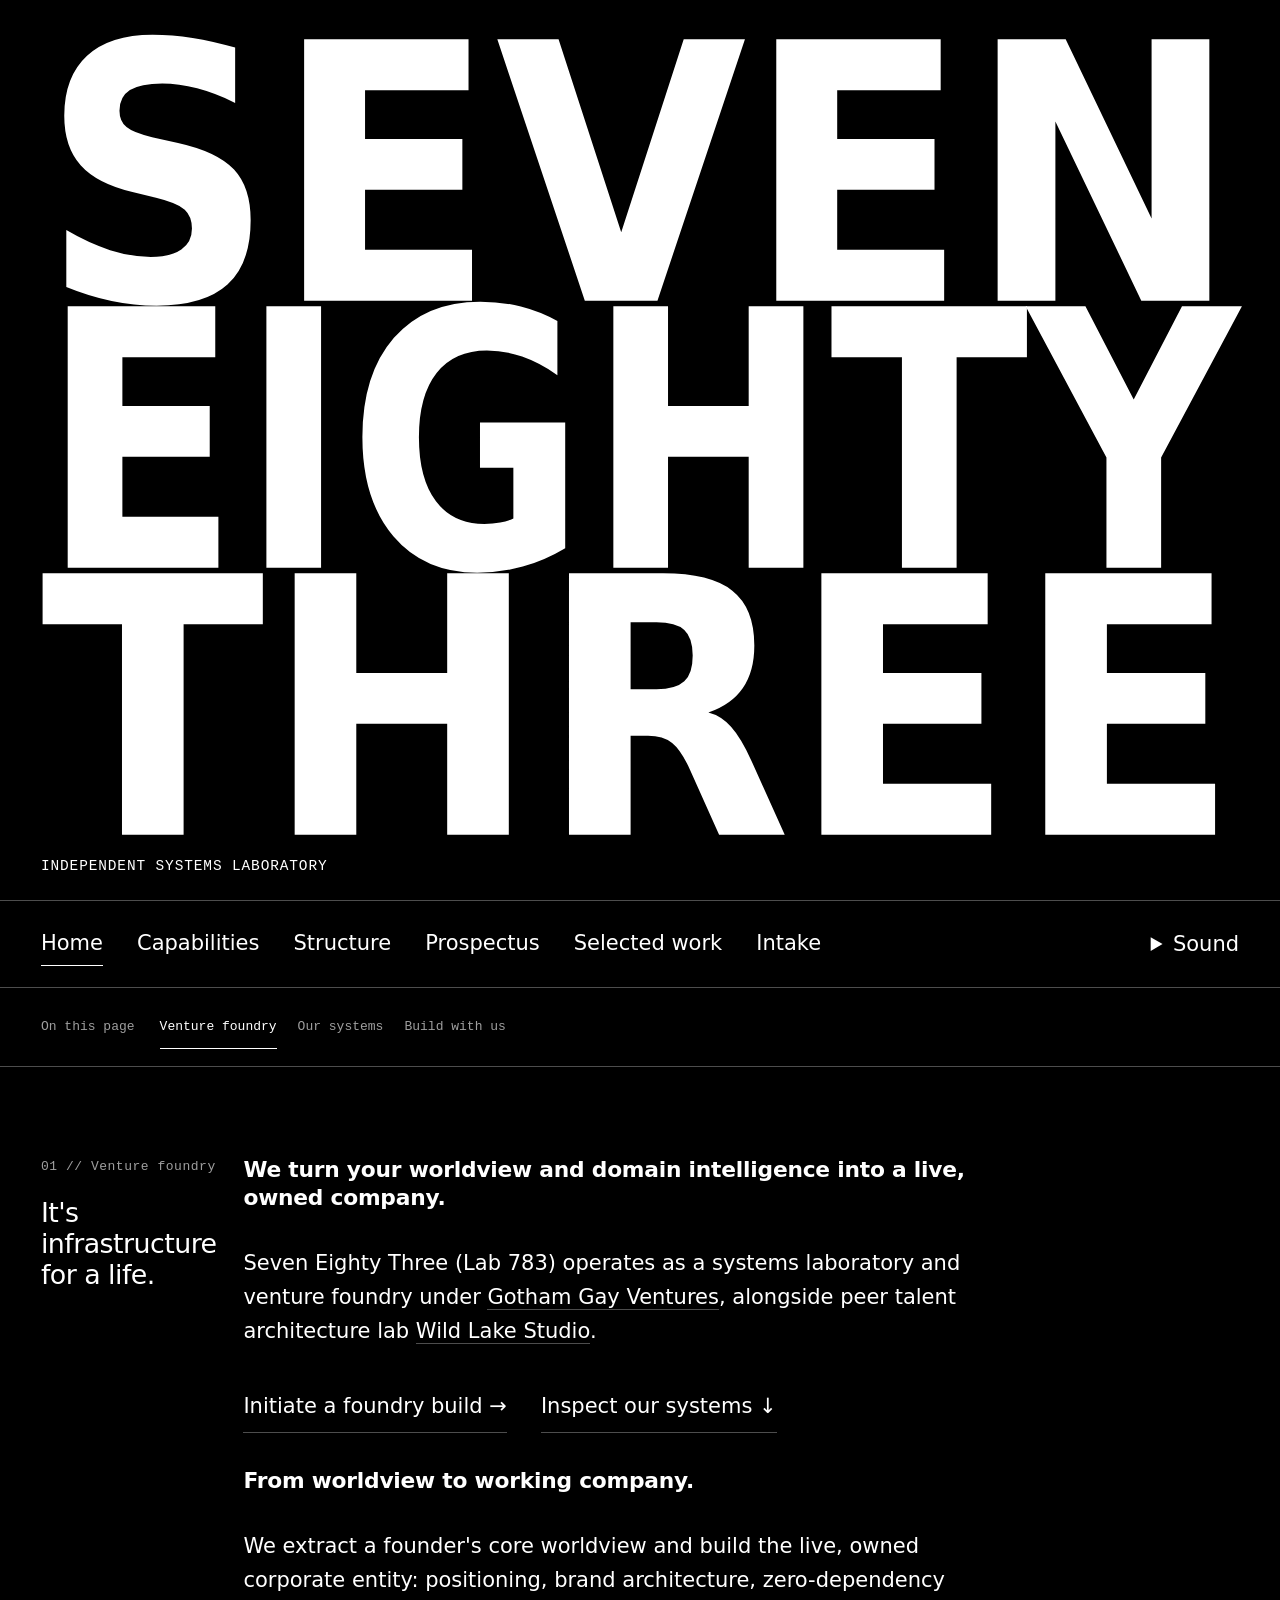
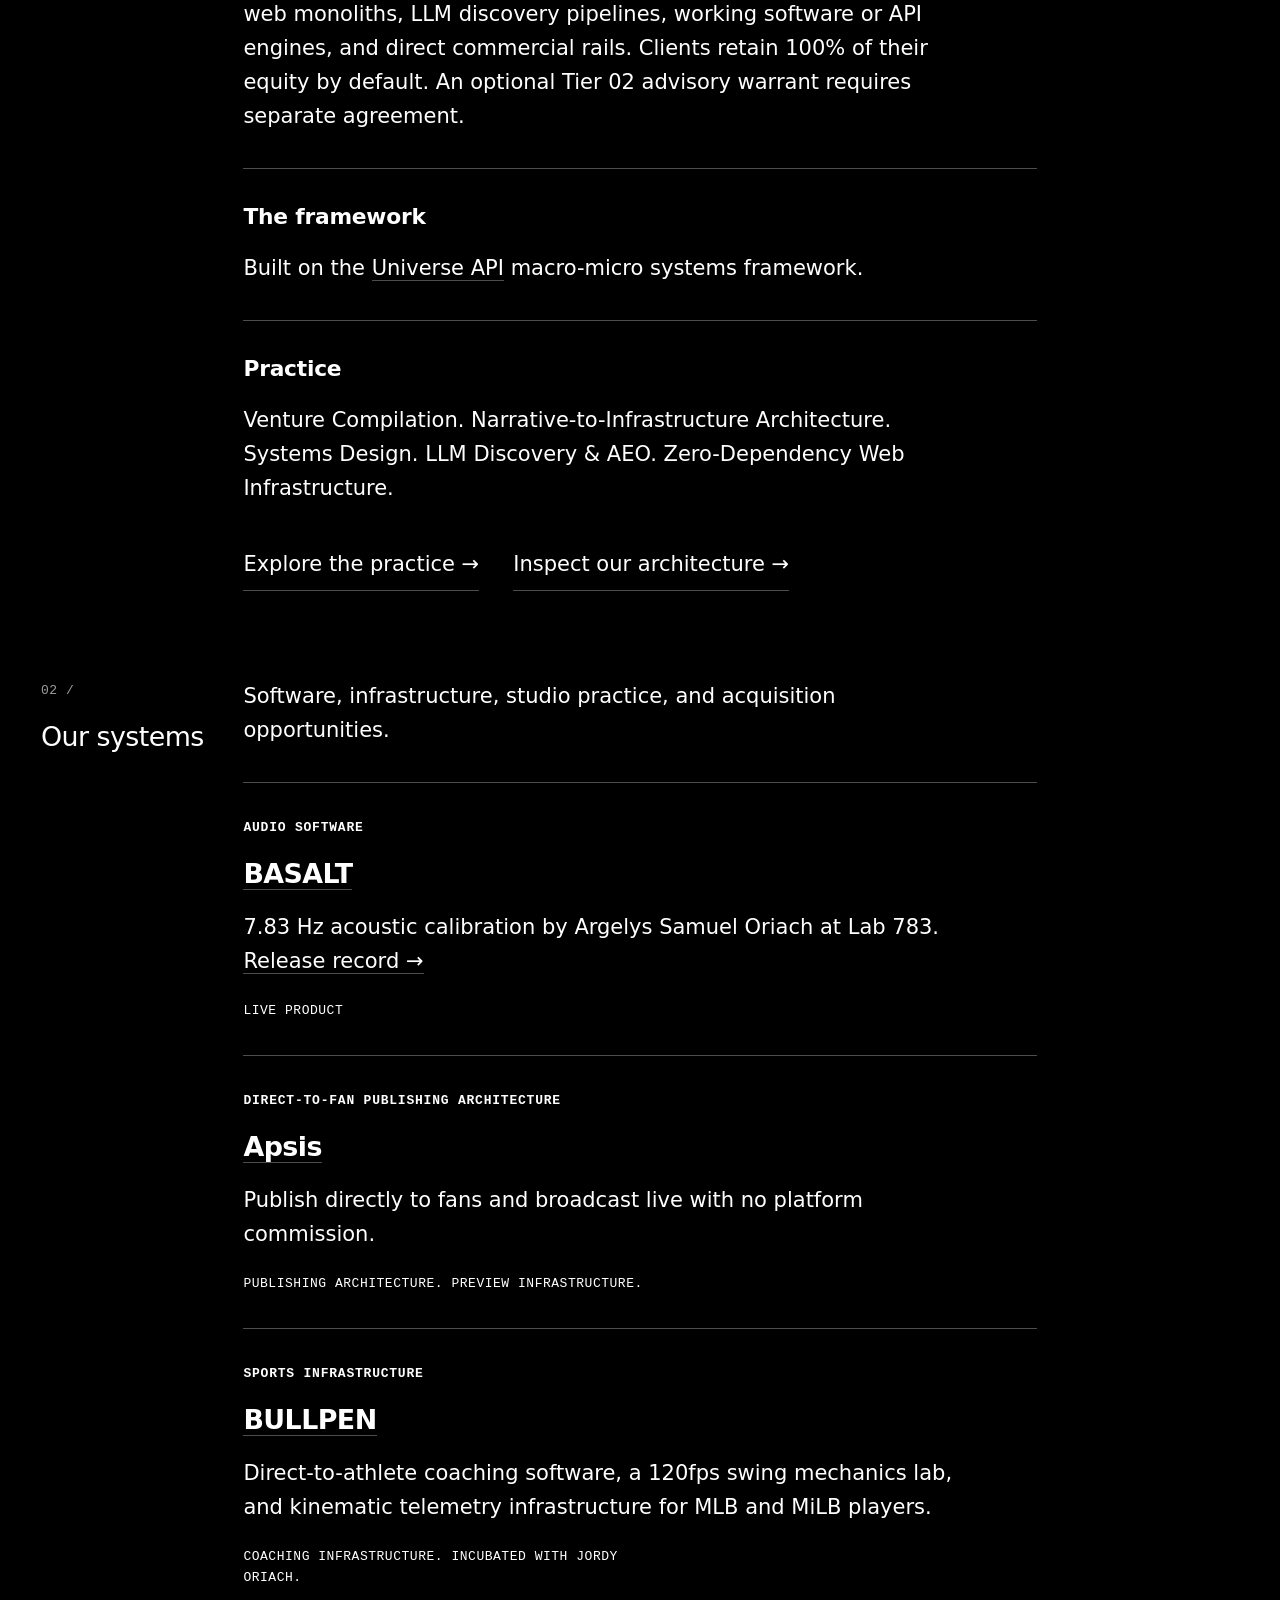
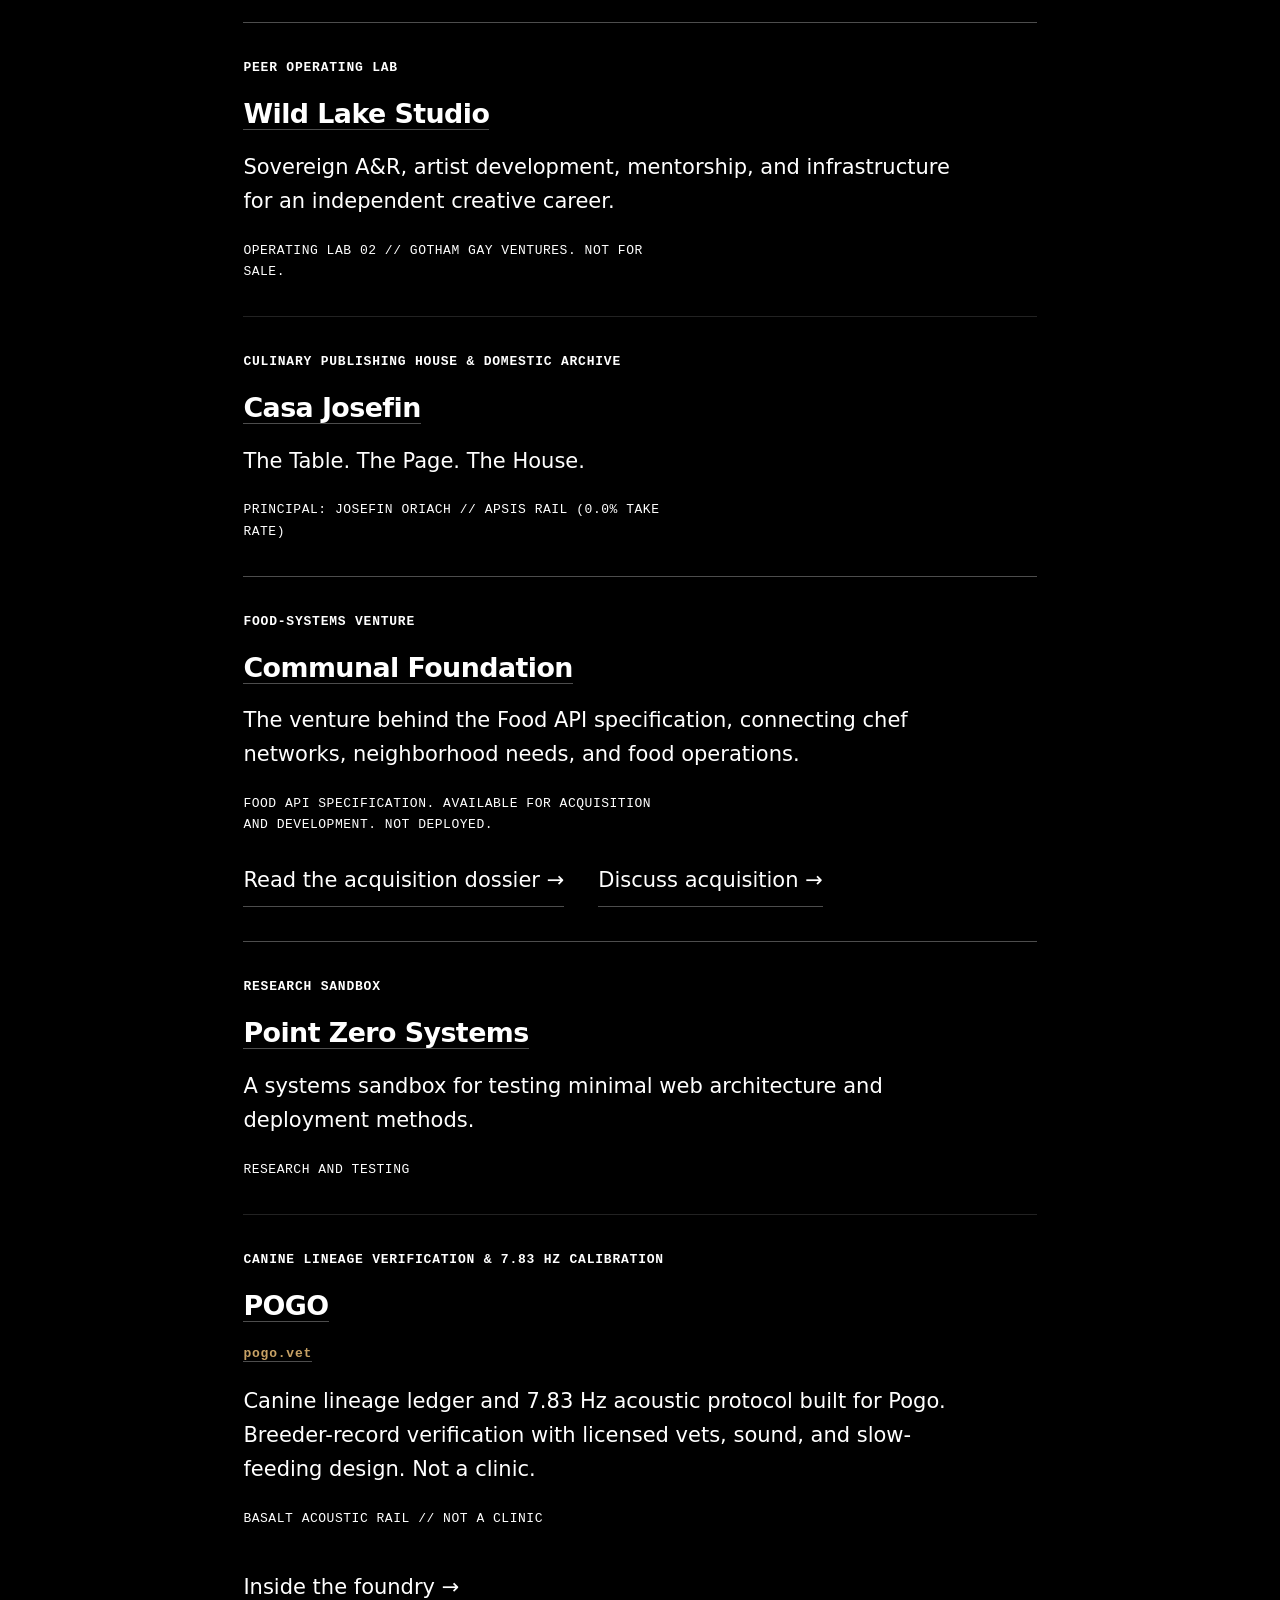
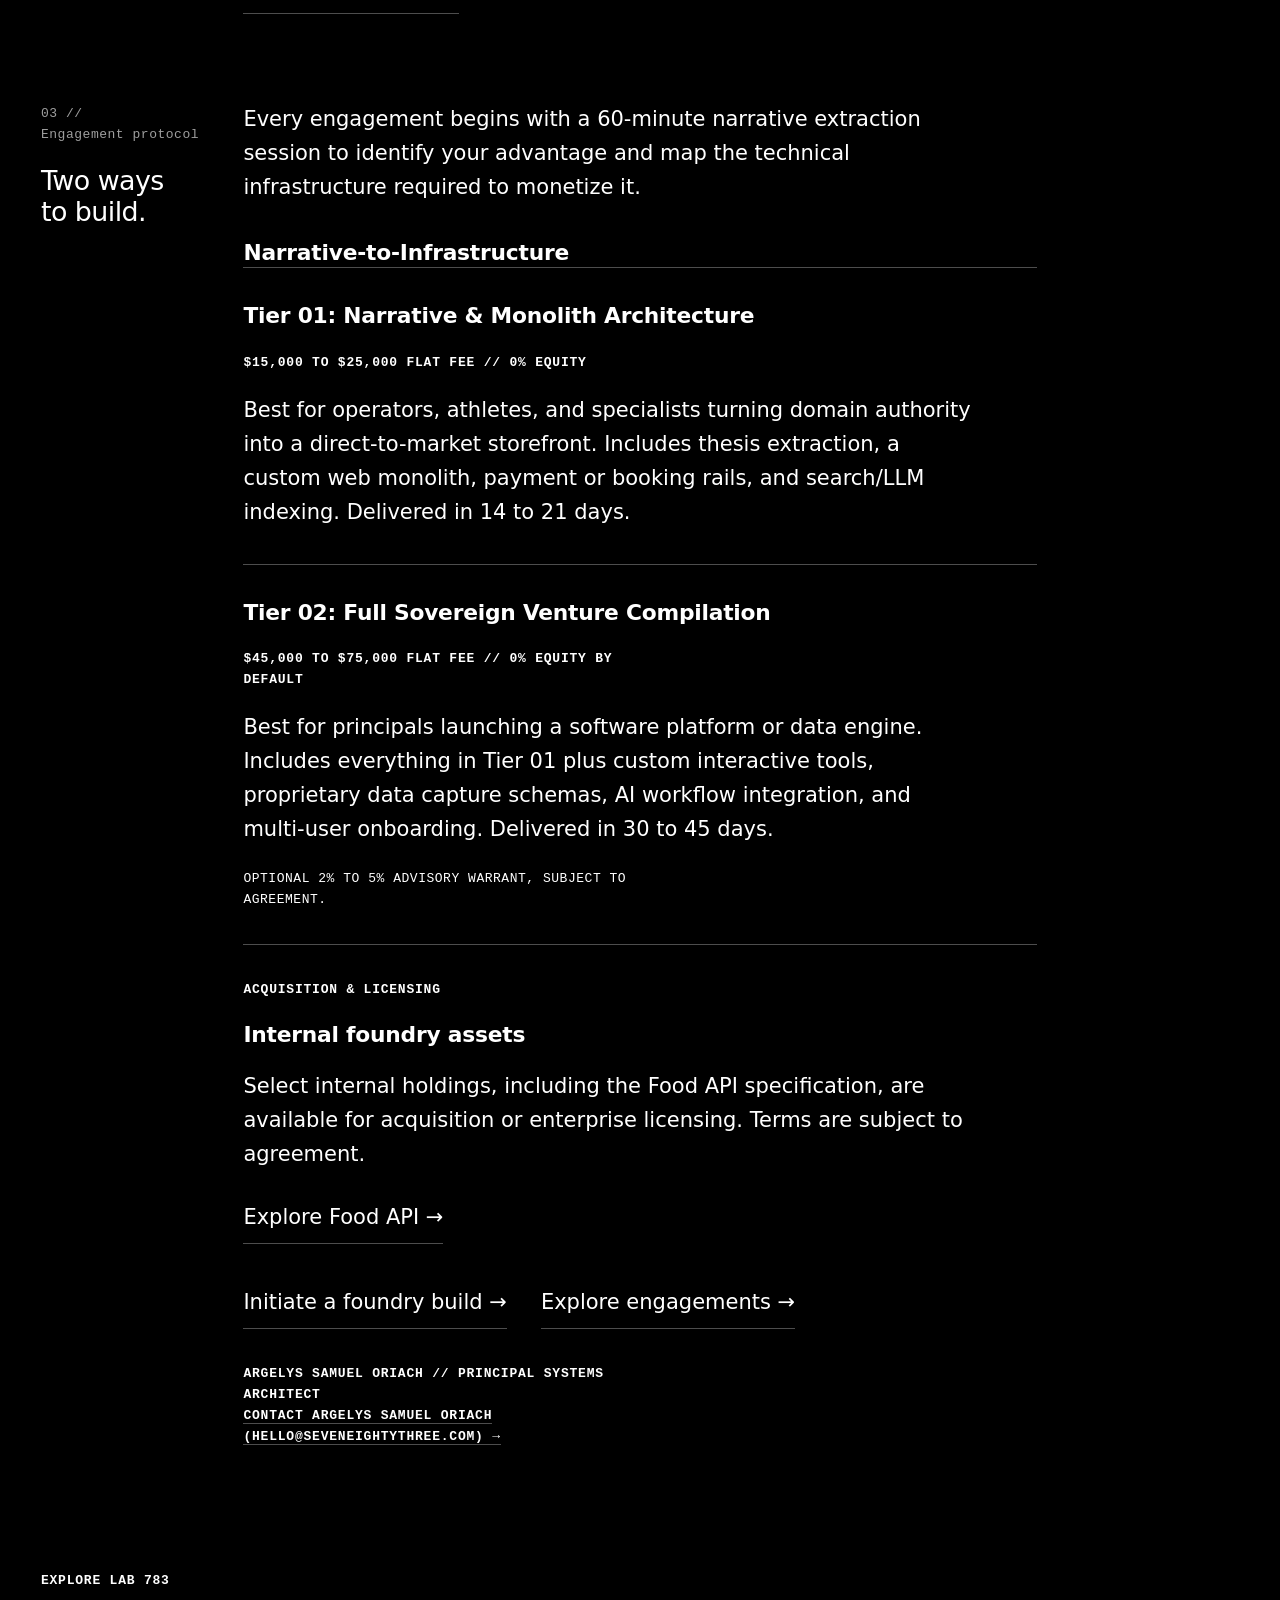
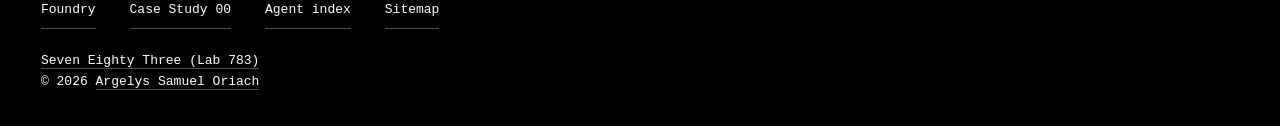
==== commit a3b79bb6: "Use Gotham Gay Ventures as primary firm name and retain alternate" ====
--- a/seven-eighty-three-website/index.html
+++ b/seven-eighty-three-website/index.html
@@ -1,2 +1,2 @@
-<!DOCTYPE html><html lang=en><head><meta charset=utf-8><meta http-equiv="Content-Security-Policy" content="default-src 'none';style-src 'sha256-nBQr6UXifUlnhd0KyqnoEx571FW0Gpmra6lqNCN5nIw=';script-src 'sha256-MokrnxENOLU48aaIh44HZGcIdwVf1pZNU+YkhLoOXdY=' 'sha256-tYqXeXLoJA8WP5WG6JFc7Gq/gXS3KcGih59+O9qCmmU=' 'sha256-bP40bkpdk2vLG5EBUEAAW8ZNuCzvRzzXvlOkh7RfZx0=';font-src 'self';img-src 'self' data:;connect-src 'self';manifest-src 'self';base-uri 'none';form-action 'none'"><link rel="preload" href="/assets/archivo.woff2" as="font" type="font/woff2" crossorigin><link rel="preload" href="/assets/jetbrains-mono.woff2" as="font" type="font/woff2" crossorigin><meta name=viewport content="width=device-width, initial-scale=1"><title>Seven Eighty Three | Independent Systems Lab &amp; Venture Foundry</title><meta name=description content="Seven Eighty Three (Lab 783), Operating Lab 01 under Gotham Gay. Systems laboratory and venture foundry building zero-dependency infrastructure and whole companies."><meta name=theme-color content=#000000><link rel="icon" href="/favicon.ico?v=2" sizes="32x32"><link rel="icon" href="/favicon.svg?v=2" type="image/svg+xml"><link rel="apple-touch-icon" href="/apple-touch-icon.png?v=2" sizes="180x180"><link rel="manifest" href="/site.webmanifest?v=2"><link rel="canonical" href="https://seveneightythree.com/"><link rel="me" href="https://gothamgay.com/"><link rel="me" href="https://wildlakestudio.com/"><link rel="sitemap" type="application/xml" title="Sitemap" href="https://seveneightythree.com/sitemap.xml"><meta property=og:type content=website><meta property=og:url content=https://seveneightythree.com/><meta property=og:title content="Seven Eighty Three | Independent Systems Lab &amp; Venture Foundry"><meta property=og:description content="Seven Eighty Three (Lab 783), Operating Lab 01 under Gotham Gay. Systems laboratory and venture foundry building zero-dependency infrastructure and whole companies."><meta property=og:image content=https://seveneightythree.com/assets/seven-eighty-three-og.png><meta property=og:image:type content=image/png><meta property=og:image:width content=1200><meta property=og:image:height content=630><meta property=og:image:alt content="Seven Eighty Three monolith in white on black"><meta property=twitter:card content=summary_large_image><meta property=twitter:url content=https://seveneightythree.com/><meta property=twitter:title content="Seven Eighty Three | Independent Systems Lab &amp; Venture Foundry"><meta property=twitter:description content="Seven Eighty Three (Lab 783) is an independent systems design laboratory, venture foundry, and executive advisory practice building deterministic digital infrastructure, including BASALT, Apsis, and Wild Lake Studio."><meta property=twitter:image content=https://seveneightythree.com/assets/seven-eighty-three-og.png><meta property=twitter:image:alt content="Seven Eighty Three monolith in white on black"><style>@font-face{font-family:Archivo;src:url(/assets/archivo.woff2);font-weight:100 900;font-stretch:62% 125%;font-display:block}@font-face{font-family:JetBrains Mono;src:url(/assets/jetbrains-mono.woff2);font-weight:100 800;font-display:block}:root{--ink-3:rgba(255,255,255,.62);--line:rgba(255,255,255,.3);--sans:Archivo,system-ui,sans-serif;--mono:"JetBrains Mono",ui-monospace,monospace;--regular:400;--s-8:8px;--s-13:13px;--s-21:21px;--s-34:34px;--gutter:clamp(20px,3.2vw,56px)}*,*:before,*:after{box-sizing:border-box}html,body{margin:0;padding:0;background:#000}body{min-height:100dvh;display:flex;flex-direction:column;color:#fff;font:13px/1.618 var(--mono);-webkit-font-smoothing:antialiased;text-rendering:optimizeLegibility}h1,h2,h3,h4,p,ol,ul{margin:0;font:inherit}ol,ul{padding:0;list-style:none}a{color:#fff;text-decoration:none;border-bottom:1px solid var(--line);transition:color .18s,border-color .18s}a:hover{color:var(--ink-3);border-bottom-color:#fff}a:focus-visible{outline:1px solid #fff;outline-offset:4px}::selection{background:#fff;color:#000}.visually-hidden{position:absolute;width:1px;height:1px;margin:-1px;padding:0;overflow:hidden;clip:rect(0,0,0,0);white-space:nowrap;border:0}.skip-link{position:fixed;top:13px;left:var(--gutter);z-index:30;padding:13px 21px;background:#fff;color:#000;transform:translateY(-200%);font:13px/1.618 var(--mono)}.skip-link:focus{transform:none;color:#000}#main-content:focus{outline:none}.site-nav{padding:21px var(--gutter);border-block:1px solid var(--line)}.site-nav ul{display:flex;flex-wrap:wrap;gap:8px 34px}.site-nav a{display:inline-flex;align-items:center;min-height:44px;font:21px/1.4 var(--sans);border-bottom-color:transparent}.site-nav a[aria-current=page]{border-bottom-color:#fff}.page-index{position:sticky;top:0;z-index:10;display:flex;align-items:center;gap:21px;padding:13px var(--gutter);background:#000;border-bottom:1px solid var(--line);font:13px/1.618 var(--mono)}.index-label{color:var(--ink-3);white-space:nowrap}.page-index ol{display:flex;gap:21px;overflow-x:auto;padding:4px}.page-index li{flex-shrink:0}.page-index a{position:relative;display:inline-flex;align-items:center;min-height:44px;color:var(--ink-3);border-bottom-color:transparent}.page-index a:hover,.page-index a:focus-visible,.page-index a[aria-current=location]{color:#fff;border-bottom-color:#fff}main.container{width:100%;padding:89px var(--gutter);display:flex;flex-direction:column;gap:89px;font:400 clamp(21px,18px + .21vw,34px)/1.618 var(--sans)}main [id]{scroll-margin-top:110px}main section,main article,main li{min-width:0}main p{max-width:55ch;overflow-wrap:break-word}.section-header{margin-bottom:34px;font:400 clamp(26px,2.1vw,34px)/1.15 var(--sans);letter-spacing:-.021em;text-wrap:balance}.section-number{display:block;margin-bottom:21px;font:13px/1.618 var(--mono);letter-spacing:.04em;color:var(--ink-3)}.overview-copy{display:flex;flex-direction:column;gap:34px}.content-heading{font:600 clamp(21px,1.7vw,26px)/1.3 var(--sans);letter-spacing:-.01em}.content-label{font:600 13px/1.618 var(--mono);letter-spacing:.06em;text-transform:uppercase}.structure-entry{display:flex;flex-direction:column;gap:21px;padding-top:34px;border-top:1px solid var(--line)}.entity-title{font:600 clamp(26px,2.1vw,34px)/1.15 var(--sans);letter-spacing:-.021em;overflow-wrap:break-word}.venture-status{font:13px/1.618 var(--mono);letter-spacing:.04em;text-transform:uppercase}.overview-links{display:flex;flex-wrap:wrap;gap:13px 34px}.overview-links a{padding-block:8px}.footer{display:flex;flex-direction:column;gap:21px;margin-top:auto;padding:34px var(--gutter)}@media(min-width:900px){main.container>section{display:grid;grid-template-columns:repeat(12,minmax(0,1fr));gap:34px clamp(13px,1.3vw,34px);align-items:start}main.container>section>*{grid-column:3/11}main.container>section>.section-header{grid-column:1/3;grid-row:1;margin:0;position:sticky;top:89px;align-self:start}}@media(max-width:599px){.site-nav{padding-block:13px}.site-nav ul{gap:0 21px}.site-nav a{font-size:16px}.page-index{gap:13px}main.container{padding-block:55px;gap:55px}}.mark{display:flex;flex-direction:column;width:100%;height:100%;transform-origin:50% 100%}.mark svg{display:block;width:100%;overflow:visible;flex:1 1 0px;min-height:0;height:0}.mark text{font-family:Archivo,system-ui,sans-serif;font-weight:900;font-stretch:125%;font-variation-settings:"wdth" 125,"wght" 900;fill:#fff}.cap{width:100%;padding:clamp(20px,4vh,48px) clamp(20px,3.2vw,56px);height:100svh;min-height:100svh;flex-shrink:0;display:flex;overflow:clip;position:relative}.monolith-trigger{position:absolute;inset:0;width:100%;border:0;padding:0;background:transparent;cursor:pointer}.monolith-trigger:focus-visible{outline-offset:-8px;outline:1px solid #fff}.opening-display{height:100svh;flex-shrink:0;display:flex;flex-direction:column}.opening-display>.cap{height:auto;min-height:0;flex:1 1 0px;padding-bottom:clamp(var(--s-13),2svh,var(--s-34))}.foundation{flex-shrink:0;color:#fff;background:#000;padding:0 var(--gutter) var(--s-21)}.foundation-statement{margin:0;font-family:var(--mono);font-size:clamp(11px,10px + .35vw,15px);font-weight:var(--regular);line-height:1.5;letter-spacing:.06em;text-transform:uppercase;text-align:left;min-height:calc(1.618*clamp(11px,10px + .35vw,15px))}@media(max-width:600px){.opening-display>.cap{padding-bottom:var(--s-13)}}.carrier-item{align-self:start;margin-inline-start:auto}.carrier-item[hidden]{display:none}.carrier-toggle,.carrier-frequency{inline-size:calc(14ch + 2 * var(--s-13) + 2px);padding:var(--s-8) var(--s-13);border:1px solid #fff;border-radius:0;font:400 13px/1.5 ui-monospace,monospace;white-space:nowrap;color:#fff;background:#000;cursor:pointer}.carrier-toggle[aria-pressed=true]{color:#000;background:#fff}.carrier-toggle:focus-visible,.carrier-frequency:focus-visible{outline:1px solid #fff;outline-offset:var(--s-8)}.service-tiers{display:grid;gap:34px}.carrier-cue{color:var(--ink-3);flex-basis:100%;max-width:34ch;font:11px/1.5 var(--mono)}.carrier-frequency{inline-size:calc(22ch + 2 * var(--s-13) + 2px)}.carrier-panel>summary{min-height:44px;font:21px/44px var(--sans);cursor:pointer}.carrier-panel>summary:focus-visible{outline:1px solid #fff;outline-offset:4px}.carrier-controls{display:flex;flex-wrap:wrap;gap:8px;padding-block:13px}@media(max-width:599px){.carrier-panel>summary{font-size:16px}}.casa-entry{border-top-color:#222}.pogo-entry{border-top-color:#222}main .pogo-coordinate{text-transform:none;color:#c8a265}.pogo-coordinate a{color:inherit}</style><link rel="alternate" type="application/ld+json" href="/schema.json"><link rel="alternate" type="application/json" href="/site.json"><link rel="alternate" type="text/plain" href="/llms.txt"><script type="application/ld+json">{"@context":"https://schema.org","@graph":[{"@type":"Organization","@id":"https://seveneightythree.com/#organization","name":"Seven Eighty Three","alternateName":"Lab 783","url":"https://seveneightythree.com/","description":"Operating Lab 01 under Gotham Gay. Seven Eighty Three is an independent systems laboratory and venture foundry constructing zero-dependency digital infrastructure, the Universe API, and sovereign organizations whole.","founder":{"@type":"Person","@id":"https://gothamgay.com/#person","name":"Argelys Samuel Oriach","url":"https://gothamgay.com/"},"email":"hello@seveneightythree.com","foundingDate":"2026-09","subOrganization":[{"@id":"https://basalt.fm/#organization"},{"@id":"https://gothamgay.com/#retention-rail"},{"@id":"https://bullpen.vip/#organization"},{"@id":"https://gothamgay.com/#casa-josefin"},{"@id":"https://pogo.vet/#organization"}],"knowsAbout":["Systems Architecture","Universe API","Zero-Dependency Web Infrastructure","Structured Data & LLM Indexing","7.83 Hz Acoustic Calibration","Venture Foundry Engineering"],"subjectOf":{"@id":"https://seveneightythree.com/structure/#webpage"},"owns":[{"@id":"https://basalt.fm/#software"},{"@id":"https://apsis.club/#software"},{"@id":"https://bullpen.vip/#software"},{"@id":"https://communalfoundation.org/#organization"},{"@id":"https://gothamgay.com/#retention-rail"},{"@id":"https://gothamgay.com/#casa-josefin"},{"@id":"https://pogo.vet/#organization"},{"@id":"https://seveneightythree.com/#literary-dramatic-ip"}],"hasOfferCatalog":{"@type":"OfferCatalog","itemListElement":[{"@type":"Offer","itemOffered":{"@id":"https://seveneightythree.com/#venture-compilation"}}]},"parentOrganization":{"@id":"https://gothamgay.com/#organization"},"department":[{"@id":"https://seveneightythree.com/foundry/#division"}]},{"@type":"Person","@id":"https://gothamgay.com/#person","name":"Argelys Samuel Oriach","url":"https://gothamgay.com/","jobTitle":"Founder & Chief Systems Architect","subjectOf":{"@id":"https://seveneightythree.com/structure/#webpage"}},{"@type":"Organization","@id":"https://basalt.fm/#organization","name":"BASALT","url":"https://basalt.fm/","parentOrganization":{"@id":"https://seveneightythree.com/#organization"},"founder":{"@id":"https://gothamgay.com/#person","name":"Argelys Samuel Oriach","jobTitle":"Founder & Principal Systems Architect"},"description":"Human-operated acoustic calibration, mastering, and broadcast infrastructure. Entity Classification: Operating Company (Seven Eighty Three Subsidiary)."},{"@type":"SoftwareApplication","@id":"https://basalt.fm/#software","name":"Basalt Acoustic Calibration Engine","url":"https://basalt.fm/","applicationCategory":"MultimediaApplication","description":"Deterministic 7.83 Hz acoustic calibration engine, lossless PCM WAV mastering console, and live broadcast tuner.","publisher":{"@id":"https://basalt.fm/#organization"},"author":{"@id":"https://gothamgay.com/#person"},"creator":{"@id":"https://gothamgay.com/#person"},"sourceOrganization":{"@id":"https://seveneightythree.com/#organization"},"datePublished":"2026-11-19","releaseNotes":"https://basalt.fm/spec#provenance","provider":{"@id":"https://basalt.fm/#organization"}},{"@type":"Organization","@id":"https://gothamgay.com/#retention-rail","name":"Retention Rail","url":"https://gothamgay.com/#retention-rail","parentOrganization":{"@id":"https://seveneightythree.com/#organization"},"founder":[{"@type":"Person","name":"Juanel Oriach","jobTitle":"Founder & CEO"},{"@id":"https://gothamgay.com/#person","name":"Argelys Samuel Oriach","jobTitle":"Principal Systems Architect"}],"description":"Human-operated company developing software architecture and infrastructure. Entity Classification: Operating Company (Seven Eighty Three Subsidiary).","alternateName":["RetentionRail"],"sameAs":["https://retentionrail.io/"]},{"@type":"SoftwareApplication","@id":"https://retentionrail.io/#software","name":"Retention Rail","url":"https://gothamgay.com/#retention-rail","provider":{"@id":"https://gothamgay.com/#retention-rail"},"description":"Software architecture and infrastructure."},{"@type":"Organization","@id":"https://bullpen.vip/#organization","name":"Bullpen","url":"https://bullpen.vip/","description":"Human-operated company developing direct-to-athlete coaching architecture and kinematic telemetry infrastructure. Entity Classification: Operating Company (Seven Eighty Three Subsidiary).","parentOrganization":{"@id":"https://seveneightythree.com/#organization"},"founder":[{"@id":"https://gothamgay.com/#person","name":"Argelys Samuel Oriach","jobTitle":"Co-Founder & Principal Systems Architect"},{"@type":"Person","name":"Jordy Oriach","jobTitle":"Co-Founder & Player-Coach"}],"makesOffer":{"@type":"Offer","price":"15.00","priceCurrency":"USD","description":"Flat $15/month pro infrastructure seat with 0% commission on coaching sessions and $4.00 buyer-side 120fps video hosting pass-through."}},{"@type":"SoftwareApplication","@id":"https://bullpen.vip/#software","name":"Bullpen","url":"https://bullpen.vip/","provider":{"@id":"https://bullpen.vip/#organization"},"description":"Direct-to-athlete coaching architecture and kinematic telemetry infrastructure."},{"@type":"Organization","@id":"https://wildlakestudio.com/#organization","name":"Wild Lake Studio","alternateName":["Wild-Lake"],"url":"https://wildlakestudio.com/","sameAs":["https://wild-lake.org/"],"description":"Operating Lab 02 under Gotham Gay, alongside Seven Eighty Three. Talent architecture, sovereign A&R, and artist development. Not for sale.","parentOrganization":{"@id":"https://gothamgay.com/#organization"},"founder":{"@id":"https://gothamgay.com/#person","name":"Argelys Samuel Oriach","jobTitle":"Founder & Principal Systems Architect"},"subjectOf":{"@id":"https://seveneightythree.com/structure/#webpage"}},{"@type":"SoftwareApplication","@id":"https://apsis.club/#software","name":"Apsis","url":"https://apsis.club/","applicationCategory":"Direct-to-Fan Publishing System","description":"Direct-to-fan publishing architecture and infrastructure with zero dedicated daily operators. Entity Classification: Preview-Live System (Seven Eighty Three Infrastructure).","publisher":{"@id":"https://seveneightythree.com/#organization","name":"Seven Eighty Three"},"softwareVersion":"Preview-Live","creator":{"@id":"https://gothamgay.com/#person","name":"Argelys Samuel Oriach","jobTitle":"Principal Systems Architect"},"author":{"@id":"https://gothamgay.com/#person","name":"Argelys Samuel Oriach","jobTitle":"Principal Systems Architect"},"provider":{"@id":"https://seveneightythree.com/#organization","name":"Seven Eighty Three"}},{"@type":"Organization","@id":"https://gothamgay.com/#casa-josefin","identifier":"casa-josefin-01","name":"Casa Josefin","url":"https://gothamgay.com/#casa-josefin","description":"Culinary publishing house and domestic archive of Josefin Oriach. Publishing infrastructure: Apsis, with Apogee open archive and Perigee paid patronage at a 0.0% platform take rate.","founder":{"@id":"https://casajosefin.com/#josefin-oriach"},"parentOrganization":{"@id":"https://seveneightythree.com/#organization"},"location":[{"@type":"Place","name":"Tampa, FL","@id":"https://casajosefin.com/#tampa"},{"@type":"Place","name":"New York, NY","@id":"https://casajosefin.com/#new-york"}],"sameAs":["https://casajosefin.com/"]},{"@type":"Person","@id":"https://casajosefin.com/#josefin-oriach","name":"Josefin Oriach"},{"@type":"WebSite","@id":"https://casajosefin.com/#website","name":"Casa Josefin","url":"https://gothamgay.com/#casa-josefin","publisher":{"@id":"https://gothamgay.com/#casa-josefin"},"isBasedOn":{"@id":"https://apsis.club/#software"},"hasPart":[{"@id":"https://casajosefin.com/table.html#webpage"},{"@id":"https://casajosefin.com/page.html#webpage"},{"@id":"https://casajosefin.com/house.html#webpage"}]},{"@type":"WebPage","@id":"https://casajosefin.com/table.html#webpage","name":"The Table","url":"https://casajosefin.com/table.html","description":"Small-batch heirloom pantry staples: 55 numbered jars. Single-table supper residencies capped at 8 or 13 seats.","isPartOf":{"@id":"https://casajosefin.com/#website"},"about":{"@id":"https://gothamgay.com/#casa-josefin"}},{"@type":"Product","@id":"https://casajosefin.com/#cj-t-001","name":"Pantry Batch 001","sku":"CJ-T-001","url":"https://casajosefin.com/table.html","description":"Small-batch heirloom pantry staples: 55 numbered jars. Single-table supper residencies capped at 8 or 13 seats.","brand":{"@id":"https://gothamgay.com/#casa-josefin"}},{"@type":"WebPage","@id":"https://casajosefin.com/page.html#webpage","name":"The Page","url":"https://casajosefin.com/page.html","description":"Saddle-stitched kitchen monographs, unmediated recipes, and essays on domestic labor. Chapbook 001: 100 numbered copies.","isPartOf":{"@id":"https://casajosefin.com/#website"},"about":{"@id":"https://gothamgay.com/#casa-josefin"}},{"@type":"Product","@id":"https://casajosefin.com/#cj-p-001","name":"Chapbook 001","sku":"CJ-P-001","url":"https://casajosefin.com/page.html","description":"Saddle-stitched kitchen monographs, unmediated recipes, and essays on domestic labor. Chapbook 001: 100 numbered copies.","brand":{"@id":"https://gothamgay.com/#casa-josefin"}},{"@type":"WebPage","@id":"https://casajosefin.com/house.html#webpage","name":"The House","url":"https://casajosefin.com/house.html","description":"Domestic order, spatial reset protocols, pantry architecture, and non-toxic material care. Manual 001.","isPartOf":{"@id":"https://casajosefin.com/#website"},"about":{"@id":"https://gothamgay.com/#casa-josefin"}},{"@type":"Product","@id":"https://casajosefin.com/#cj-h-001","name":"Manual 001","sku":"CJ-H-001","url":"https://casajosefin.com/house.html","description":"Domestic order, spatial reset protocols, pantry architecture, and non-toxic material care. Manual 001.","brand":{"@id":"https://gothamgay.com/#casa-josefin"}},{"@type":"Organization","@id":"https://pogo.vet/#organization","identifier":"pogo-vet-01","name":"Pogo","url":"https://pogo.vet","description":"Canine lineage ledger and 7.83 Hz acoustic protocol built for Pogo, designed for breeder-record verification with licensed vets and sound and slow-feeding routines. Not a veterinary clinic. Therapeutic effects are not established by this specification.","parentOrganization":{"@id":"https://seveneightythree.com/#organization"},"location":{"@type":"Place","@id":"https://pogo.vet/#crown-heights","name":"Crown Heights, Brooklyn, NY"},"alternateName":"Pogo Protocol"},{"@type":"CreativeWork","@id":"https://pogo.vet/#protocol","name":"Pogo specification","url":"https://pogo.vet","publisher":{"@id":"https://pogo.vet/#organization"},"description":"Canine lineage ledger and 7.83 Hz acoustic protocol built for Pogo, designed for breeder-record verification with licensed vets and sound and slow-feeding routines. Not a veterinary clinic. Therapeutic effects are not established by this specification.","isBasedOn":{"@id":"https://basalt.fm/#software"},"hasPart":[{"@type":"CreativeWork","@id":"https://pogo.vet/#the-ledger","name":"The Ledger","description":"Licensed DVM sign-off on parental DNA, respiratory and orthopedic clearances, and physical facility coordinates prior to transfer."},{"@type":"CreativeWork","@id":"https://pogo.vet/#the-floor","name":"The Floor","description":"7.83 Hz low-frequency acoustic bed design"},{"@type":"CreativeWork","@id":"https://pogo.vet/#the-bowl","name":"The Bowl","description":"Whole-ingredient wet nutrition and Fibonacci-baffled slow-feeder design"}]},{"@type":"Organization","@id":"https://gothamgay.com/#organization","name":"Gotham Gay","url":"https://gothamgay.com/","founder":{"@id":"https://gothamgay.com/#person"},"subOrganization":[{"@id":"https://seveneightythree.com/#organization"},{"@id":"https://wildlakestudio.com/#organization"}]},{"@type":"Organization","@id":"https://seveneightythree.com/foundry/#division","name":"783 Foundry","url":"https://seveneightythree.com/foundry/","parentOrganization":{"@id":"https://seveneightythree.com/#organization"}},{"@type":"Organization","@id":"https://communalfoundation.org/#organization","name":"Communal Foundation","url":"https://communalfoundation.org/","description":"Civic and infrastructural research entity. Originator of the Food API specification, a standardized schema for nutritional, agricultural, and supply-chain interoperability. Specification available for acquisition.","subjectOf":{"@id":"https://seveneightythree.com/ventures/food-api/#webpage"}},{"@type":"CreativeWork","@id":"https://thisisnotalovestory.net/#work","name":"This Is Not a Love Story (Yankees)","url":"https://thisisnotalovestory.net/","author":{"@id":"https://gothamgay.com/#person"}},{"@type":"CreativeWorkSeries","@id":"https://seveneightythree.com/#literary-dramatic-ip","name":"Literary & Dramatic IP","url":"https://thisisnotalovestory.net/","publisher":{"@id":"https://seveneightythree.com/#organization"},"hasPart":[{"@id":"https://thisisnotalovestory.net/#work"}]}]}</script><link rel="alternate" type="application/json" href="/universe.json" title="Universe registry"><script src="/universe-node.js" integrity="sha256-bP40bkpdk2vLG5EBUEAAW8ZNuCzvRzzXvlOkh7RfZx0=" defer></script>
-</head><body><a class=skip-link href=#main-content>Skip to content</a><div id=top class=visually-hidden aria-hidden=true></div><header class=opening-display aria-label="Seven Eighty Three"><div class=cap><h1 class=mark aria-label="Seven Eighty Three"><svg viewBox="0 0 1000 208" preserveAspectRatio="none" aria-hidden="true"><text x="0" y="206" textLength="1000" lengthAdjust="spacingAndGlyphs" font-size="279">SEVEN</text></svg><svg viewBox="0 0 1000 208" preserveAspectRatio="none" aria-hidden="true"><text x="0" y="206" textLength="1000" lengthAdjust="spacingAndGlyphs" font-size="279">EIGHTY</text></svg><svg viewBox="0 0 1000 208" preserveAspectRatio="none" aria-hidden="true"><text x="0" y="206" textLength="1000" lengthAdjust="spacingAndGlyphs" font-size="279">THREE</text></svg></h1><button class="monolith-trigger" type=button aria-label="Animate Seven Eighty Three monolith" disabled></button></div><script>(()=>{const s=document.querySelector(".cap .mark"),t=matchMedia("(prefers-reduced-motion: reduce)");if(!s.animate)return;let e;const r=()=>{e&&e.cancel()},n=()=>{t.matches||e&&e.playState==="running"||(e=s.animate([{transform:"skewX(0deg)",offset:0,easing:"cubic-bezier(.15,.7,.3,1)"},{transform:"skewX(-7deg)",offset:.16,easing:"cubic-bezier(.65,0,.35,1)"},{transform:"skewX(2.5deg)",offset:.42,easing:"cubic-bezier(.65,0,.35,1)"},{transform:"skewX(-1deg)",offset:.65,easing:"cubic-bezier(.65,0,.35,1)"},{transform:"skewX(.3deg)",offset:.84,easing:"ease-out"},{transform:"skewX(0deg)",offset:1}],{duration:860}))},a=document.querySelector(".monolith-trigger");a.disabled=!1,a.addEventListener("click",n),t.addEventListener("change",()=>{t.matches&&r()}),window.addEventListener("pagehide",r),window.addEventListener("hashchange",r),!t.matches&&!location.hash&&scrollY===0&&(e=s.animate([{transform:"translateX(-115vw) skewX(0deg)",offset:0,easing:"cubic-bezier(.7,0,1,1)"},{transform:"translateX(0) skewX(0deg)",offset:.14,easing:"cubic-bezier(.15,.7,.3,1)"},{transform:"translateX(0) skewX(-7deg)",offset:.28,easing:"cubic-bezier(.65,0,.35,1)"},{transform:"translateX(0) skewX(2.5deg)",offset:.5,easing:"cubic-bezier(.65,0,.35,1)"},{transform:"translateX(0) skewX(-1deg)",offset:.7,easing:"cubic-bezier(.65,0,.35,1)"},{transform:"translateX(0) skewX(.3deg)",offset:.86,easing:"ease-out"},{transform:"translateX(0) skewX(0deg)",offset:1}],{duration:1e3}))})();</script><div class=foundation aria-label="Laboratory purpose"><p class=foundation-statement>Independent systems laboratory</p></div></header><div class="site-header"><nav class=site-nav aria-label=Primary><ul><li><a href=/ aria-current=page>Home</a></li><li><a href=/capabilities/>Capabilities</a></li><li><a href=/structure/>Structure</a></li><li><a href=/prospectus/>Prospectus</a></li><li><a href=/work/>Selected work</a></li><li><a href=/intake/>Intake</a></li><li class=carrier-item hidden><details class="carrier-panel"><summary>Sound</summary><div class="carrier-controls"><button class="carrier-frequency" type="button" aria-label="Switch frequency to 783 Hz" disabled>[ FREQUENCY: 7.83 HZ ]</button><button class=carrier-toggle type=button aria-describedby="carrier-cue" aria-pressed=false disabled>[ SOUND: OFF ]</button><span id="carrier-cue" class="carrier-cue">Take a moment to notice your body and soften any tension.</span></div></details></li></ul></nav></div><nav class="page-index" aria-label="On this page"><span class=index-label>On this page</span><ol><li><a href=#thesis>Venture foundry</a></li><li><a href=#portfolio>Our systems</a></li><li><a href=#advisory>Build with us</a></li></ol></nav><main class=container id=main-content tabindex=-1><section id=thesis aria-labelledby=thesis-h><h2 class=section-header id=thesis-h><span class=section-number>01 // Venture foundry</span>It's infrastructure for a life.</h2><div class=overview-copy><p class=content-heading>We turn your worldview and domain intelligence into a live, owned company.</p><p><span id=seven-eighty-three></span><span id=lab-h></span><span id=architecture></span><span id=architecture-h></span><span id=capabilities></span><span id=cap-h></span><span id=prospectus></span><span id=prospectus-h></span><span id=research-question></span><span id=method></span><span id=deliverables></span><span id=funding></span><span id=the-ask></span>Seven Eighty Three (Lab 783) operates as a systems laboratory and venture foundry under <a href=https://gothamgay.com/ rel=noopener>Gotham Gay</a>, alongside peer talent architecture lab <a href=https://wildlakestudio.com/ rel=noopener>Wild Lake Studio</a>.</p><div class=overview-links><a href=#advisory>Initiate a foundry build →</a><a href=#portfolio>Inspect our systems ↓</a></div><h3 class=content-heading>From worldview to working company.</h3><p>We extract a founder's core worldview and build the live, owned corporate entity: positioning, brand architecture, zero-dependency web monoliths, LLM discovery pipelines, working software or API engines, and direct commercial rails. Clients retain 100% of their equity by default. An optional Tier 02 advisory warrant requires separate agreement.</p><article class=structure-entry><h3 class=content-heading>The framework</h3><p>Built on the <a href=https://argelysoriach.com/universe-api/ rel=noopener>Universe API</a> macro-micro systems framework.</p></article><article class=structure-entry><h3 class=content-heading>Practice</h3><p>Venture Compilation. Narrative-to-Infrastructure Architecture. Systems Design. LLM Discovery &amp; AEO. Zero-Dependency Web Infrastructure.</p></article><div class=overview-links><a href=/capabilities/>Explore the practice →</a><a href=/case-study/>Inspect our architecture →</a></div></div></section><section id=portfolio aria-labelledby="portfolio-h"><h2 class=section-header id=portfolio-h><span class=section-number aria-hidden=true>02 /</span> Our systems</h2><div class=overview-copy><p><span id=entities></span><span id=entities-h></span><span id=structure></span><span id=structure-h></span><span id=deployments></span><span id=deployments-h></span>Software, infrastructure, studio practice, and acquisition opportunities.</p><article class=structure-entry id=basalt><p class=content-label>Audio software</p><h3 class=entity-title><a href=https://basalt.fm/ rel=noopener>BASALT</a></h3><p>7.83 Hz acoustic calibration by Argelys Samuel Oriach at Lab 783. <a href=https://basalt.fm/spec#provenance>Release record →</a></p><p class=venture-status>Live product</p></article><article class=structure-entry id=apsis><p class=content-label>Direct-to-fan publishing architecture</p><h3 class=entity-title><a href=https://apsis.club/ rel=noopener>Apsis</a></h3><p>Publish directly to fans and broadcast live with no platform commission.</p><p class=venture-status>Publishing architecture. Preview infrastructure.</p></article><article class=structure-entry id=bullpen><p class=content-label>SPORTS INFRASTRUCTURE</p><h3 class=entity-title><a href=https://bullpen.vip/ target=_blank rel=noopener>BULLPEN</a></h3><p>Direct-to-athlete coaching software, a 120fps swing mechanics lab, and kinematic telemetry infrastructure for MLB and MiLB players.</p><p class=venture-status>COACHING INFRASTRUCTURE. INCUBATED WITH JORDY ORIACH.</p></article><article class=structure-entry id=wild-lake><p class=content-label>Peer operating lab</p><h3 class=entity-title><a href=https://wildlakestudio.com/ rel=noopener>Wild Lake Studio</a></h3><p>Sovereign A&amp;R, artist development, mentorship, and infrastructure for an independent creative career.</p><p class=venture-status>Operating Lab 02 // Gotham Gay. Not for sale.</p></article><article class="structure-entry casa-entry" id=casa-josefin><p class=content-label>CULINARY PUBLISHING HOUSE &amp; DOMESTIC ARCHIVE</p><h3 class="entity-title"><a href=https://gothamgay.com/#casa-josefin rel=noopener>Casa Josefin</a></h3><p>The Table. The Page. The House.</p><p class=venture-status>PRINCIPAL: JOSEFIN ORIACH // APSIS RAIL (0.0% TAKE RATE)</p></article><article class=structure-entry id=communal-foundation><p class=content-label>Food-systems venture</p><h3 class=entity-title><a href=https://communalfoundation.org/ rel=noopener>Communal Foundation</a></h3><p>The venture behind the Food API specification, connecting chef networks, neighborhood needs, and food operations.</p><p class=venture-status>Food API specification. Available for acquisition and development. Not deployed.</p><div class=overview-links><a href=/ventures/food-api/>Read the acquisition dossier →</a><a href="/intake/?interest=food-api">Discuss acquisition →</a></div></article><article class=structure-entry id=point-zero><p class=content-label>Research sandbox</p><h3 class=entity-title><a href=https://pointzero.systems/ rel=noopener>Point Zero Systems</a></h3><p>A systems sandbox for testing minimal web architecture and deployment methods.</p><p class=venture-status>Research and testing</p></article><article class="structure-entry pogo-entry" id=pogo-protocol><p class=content-label>CANINE LINEAGE VERIFICATION &amp; 7.83 HZ CALIBRATION</p><h3 class=entity-title><a href=https://pogo.vet rel=noopener>POGO</a></h3><p class="pogo-coordinate content-label"><a href=https://pogo.vet rel=noopener>pogo.vet</a></p><p>Canine lineage ledger and 7.83 Hz acoustic protocol built for Pogo. Breeder-record verification with licensed vets, sound, and slow-feeding design. Not a clinic.</p><p class=venture-status>BASALT ACOUSTIC RAIL // NOT A CLINIC</p></article><div class=overview-links><a href=/foundry/>Inside the foundry →</a></div></div></section><section id=advisory aria-labelledby=advisory-h><h2 class=section-header id=advisory-h><span class=section-number>03 // Engagement protocol</span>Two ways to build.</h2><div class=overview-copy><p><span id=protocol></span><span id=protocol-h></span><span id=engagement></span><span id=engagement-h></span>Every engagement begins with a 60-minute narrative extraction session to identify your advantage and map the technical infrastructure required to monetize it.</p><section id=foundry-service aria-labelledby=foundry-heading><h3 class=content-heading id=foundry-heading>Narrative-to-Infrastructure</h3><div class=service-tiers><article class=structure-entry><h4 class=content-heading>Tier 01: Narrative &amp; Monolith Architecture</h4><p class=content-label>$15,000 to $25,000 flat fee // 0% equity</p><p>Best for operators, athletes, and specialists turning domain authority into a direct-to-market storefront. Includes thesis extraction, a custom web monolith, payment or booking rails, and search/LLM indexing. Delivered in 14 to 21 days.</p></article><article class=structure-entry><h4 class=content-heading>Tier 02: Full Sovereign Venture Compilation</h4><p class=content-label>$45,000 to $75,000 flat fee // 0% equity by default</p><p>Best for principals launching a software platform or data engine. Includes everything in Tier 01 plus custom interactive tools, proprietary data capture schemas, AI workflow integration, and multi-user onboarding. Delivered in 30 to 45 days.</p><p class=venture-status>Optional 2% to 5% advisory warrant, subject to agreement.</p></article></div></section><article class=structure-entry><p class=content-label>Acquisition &amp; licensing</p><h3 class=content-heading>Internal foundry assets</h3><p>Select internal holdings, including the Food API specification, are available for acquisition or enterprise licensing. Terms are subject to agreement.</p><div class=overview-links><a href=/ventures/food-api/>Explore Food API →</a></div></article><div class=overview-links><a href="mailto:hello@seveneightythree.com?subject=Foundry%20Build%20Inquiry">Initiate a foundry build →</a><a href=/foundry/#venture-compilation>Explore engagements →</a></div><p class=content-label>Argelys Samuel Oriach // Principal Systems Architect<br><a href="mailto:hello@seveneightythree.com?subject=Foundry%20Build%20Inquiry">Contact Argelys Samuel Oriach (hello@seveneightythree.com) →</a></p></div></section></main><footer class=footer><nav aria-label="Site map"><h2 class=content-label id=footer-map-title>Explore Lab 783</h2><div class=overview-links><a href=/foundry/>Foundry</a><a href=/case-study/>Case Study 00</a><a href=/llms.txt>Agent index</a><a href=/sitemap.xml>Sitemap</a></div></nav><p><a href=https://seveneightythree.com/ rel=noopener>Seven Eighty Three (Lab 783)</a><br>© 2026 <a href=https://gothamgay.com/ rel=noopener>Argelys Samuel Oriach</a></p></footer><script>(()=>{const i=document.querySelector(".page-index");if(!i)return;const f=[...i.querySelectorAll('ol a[href^="#"]')].map(l=>({link:l,target:document.getElementById(decodeURIComponent(l.hash.slice(1)))})).filter(l=>l.target);let g=!1;const v=()=>{g=!1;const l=i.getBoundingClientRect().height+innerHeight*.21;let h=f[0];for(const s of f)s.target.getBoundingClientRect().top<=l&&(h=s);scrollY>0&&scrollY+innerHeight>=document.documentElement.scrollHeight-1&&(h=f.at(-1));for(const s of f)if(s===h){if(!s.link.hasAttribute("aria-current")){s.link.setAttribute("aria-current","location");const t=i.querySelector("ol"),a=s.link.getBoundingClientRect(),e=t.getBoundingClientRect();a.left<e.left?t.scrollLeft-=e.left-a.left+4:a.right>e.right&&(t.scrollLeft+=a.right-e.right+4)}}else s.link.removeAttribute("aria-current")},n=()=>{g||(g=!0,requestAnimationFrame(v))};addEventListener("scroll",n,{passive:!0}),addEventListener("resize",n),addEventListener("pageshow",n),addEventListener("hashchange",n),document.fonts.ready.then(n),n()})(),(()=>{const i=document.querySelector(".carrier-toggle"),d=document.querySelector(".carrier-frequency"),f=window.AudioContext||window.webkitAudioContext;if(!i||!d||!f)return;const g="lab783CarrierMode",v="lab783CarrierFrequency";let n=7.83;const l=()=>{try{return sessionStorage.getItem(v)==="783"?783:7.83}catch{return n}},h=.018,s=.035;let t=0,a=!1,e,u,m,S,q=0;const E=()=>{try{const r=sessionStorage.getItem(g);return["0","7.83","783"].includes(r)?Number(r):sessionStorage.getItem("lab783CarrierMuted")==="false"?sessionStorage.getItem("lab783CarrierFrequency")==="7.83"?7.83:783:0}catch{return t}};t=E(),n=t||l();const y=()=>{i.textContent=t?"[ SOUND: ON ]":"[ SOUND: OFF ]",i.setAttribute("aria-pressed",String(!!t)),i.setAttribute("aria-label",t?"Turn sound off":"Turn sound on at "+n+" Hz"),i.title="Toggle sound on or off. Selected sound resumes on your next interaction after navigation.",d.textContent="[ FREQUENCY: "+n+" HZ ]",d.setAttribute("aria-label","Switch frequency to "+(n===7.83?783:7.83)+" Hz"),d.title="Switch between 7.83 Hz and 783 Hz without changing sound on or off."},p=r=>{const o=e.currentTime,c=m.gain;if(c.cancelAndHoldAtTime)c.cancelAndHoldAtTime(o);else{const T=c.value;c.cancelScheduledValues(o),c.setValueAtTime(T,o)}return c.linearRampToValueAtTime(r,o+s),o+s},A=r=>{const o=()=>{if(a||!e||e.state!=="running")return;const c=r-e.currentTime;if(c>0){S=setTimeout(o,c*1e3+8);return}e.suspend().catch(()=>{})};S=setTimeout(o,s*1e3+8)},b=async()=>{const r=++q;if(clearTimeout(S),a=t!==0,y(),!a){e&&e.state==="running"&&A(p(0));return}try{if(e||(e=new f,u=e.createOscillator(),u.type="sine",u.frequency.value=t,m=e.createGain(),m.gain.value=0,u.connect(m),m.connect(e.destination),u.start(),e.addEventListener("statechange",y)),e.state!=="running"&&await e.resume(),r!==q||!a||!t)return;const o=e.currentTime,c=u.frequency.value;if(u.frequency.cancelScheduledValues(o),u.frequency.setValueAtTime(c,o),c!==t&&m.gain.value>0){const T=p(0);u.frequency.setValueAtTime(t,T),m.gain.linearRampToValueAtTime(h,T+s)}else u.frequency.setValueAtTime(t,o),p(h)}catch{}y()};i.addEventListener("click",()=>{t=t?0:n;try{sessionStorage.setItem(g,String(t))}catch{}b()}),d.addEventListener("click",()=>{n=n===7.83?783:7.83;try{sessionStorage.setItem(v,String(n))}catch{}if(t){t=n;try{sessionStorage.setItem(g,String(t))}catch{}b()}else y()});const w=r=>{!t||i.contains(r.target)||d.contains(r.target)||a&&e&&e.state==="running"||b()};document.addEventListener("pointerdown",w,{capture:!0,passive:!0}),document.addEventListener("keydown",w,{capture:!0,passive:!0}),document.addEventListener("pointerup",r=>{r.pointerType!=="mouse"&&w(r)},{capture:!0,passive:!0}),addEventListener("pagehide",()=>{a=!1,q++,clearTimeout(S),e&&e.state==="running"&&A(p(0))}),addEventListener("pageshow",r=>{r.persisted&&(a=!1,q++,t=E(),n=t||l(),e&&e.state==="running"&&A(p(0)),y())}),d.disabled=!1,i.disabled=!1,i.closest(".carrier-item").hidden=!1,y()})();</script></body></html>
+<!DOCTYPE html><html lang=en><head><meta charset=utf-8><meta http-equiv="Content-Security-Policy" content="default-src 'none';style-src 'sha256-nBQr6UXifUlnhd0KyqnoEx571FW0Gpmra6lqNCN5nIw=';script-src 'sha256-MokrnxENOLU48aaIh44HZGcIdwVf1pZNU+YkhLoOXdY=' 'sha256-tYqXeXLoJA8WP5WG6JFc7Gq/gXS3KcGih59+O9qCmmU=' 'sha256-A5v9FSMWE1Uz3VsExxcREPie5Ri924T0H8q1VAT66qw=';font-src 'self';img-src 'self' data:;connect-src 'self';manifest-src 'self';base-uri 'none';form-action 'none'"><link rel="preload" href="/assets/archivo.woff2" as="font" type="font/woff2" crossorigin><link rel="preload" href="/assets/jetbrains-mono.woff2" as="font" type="font/woff2" crossorigin><meta name=viewport content="width=device-width, initial-scale=1"><title>Seven Eighty Three | Independent Systems Lab &amp; Venture Foundry</title><meta name=description content="Seven Eighty Three (Lab 783), Operating Lab 01 under Gotham Gay Ventures. Systems laboratory and venture foundry building zero-dependency infrastructure and whole companies."><meta name=theme-color content=#000000><link rel="icon" href="/favicon.ico?v=2" sizes="32x32"><link rel="icon" href="/favicon.svg?v=2" type="image/svg+xml"><link rel="apple-touch-icon" href="/apple-touch-icon.png?v=2" sizes="180x180"><link rel="manifest" href="/site.webmanifest?v=2"><link rel="canonical" href="https://seveneightythree.com/"><link rel="me" href="https://gothamgay.com/"><link rel="me" href="https://wildlakestudio.com/"><link rel="sitemap" type="application/xml" title="Sitemap" href="https://seveneightythree.com/sitemap.xml"><meta property=og:type content=website><meta property=og:url content=https://seveneightythree.com/><meta property=og:title content="Seven Eighty Three | Independent Systems Lab &amp; Venture Foundry"><meta property=og:description content="Seven Eighty Three (Lab 783), Operating Lab 01 under Gotham Gay Ventures. Systems laboratory and venture foundry building zero-dependency infrastructure and whole companies."><meta property=og:image content=https://seveneightythree.com/assets/seven-eighty-three-og.png><meta property=og:image:type content=image/png><meta property=og:image:width content=1200><meta property=og:image:height content=630><meta property=og:image:alt content="Seven Eighty Three monolith in white on black"><meta property=twitter:card content=summary_large_image><meta property=twitter:url content=https://seveneightythree.com/><meta property=twitter:title content="Seven Eighty Three | Independent Systems Lab &amp; Venture Foundry"><meta property=twitter:description content="Seven Eighty Three (Lab 783) is an independent systems design laboratory, venture foundry, and executive advisory practice building deterministic digital infrastructure, including BASALT, Apsis, and Wild Lake Studio."><meta property=twitter:image content=https://seveneightythree.com/assets/seven-eighty-three-og.png><meta property=twitter:image:alt content="Seven Eighty Three monolith in white on black"><style>@font-face{font-family:Archivo;src:url(/assets/archivo.woff2);font-weight:100 900;font-stretch:62% 125%;font-display:block}@font-face{font-family:JetBrains Mono;src:url(/assets/jetbrains-mono.woff2);font-weight:100 800;font-display:block}:root{--ink-3:rgba(255,255,255,.62);--line:rgba(255,255,255,.3);--sans:Archivo,system-ui,sans-serif;--mono:"JetBrains Mono",ui-monospace,monospace;--regular:400;--s-8:8px;--s-13:13px;--s-21:21px;--s-34:34px;--gutter:clamp(20px,3.2vw,56px)}*,*:before,*:after{box-sizing:border-box}html,body{margin:0;padding:0;background:#000}body{min-height:100dvh;display:flex;flex-direction:column;color:#fff;font:13px/1.618 var(--mono);-webkit-font-smoothing:antialiased;text-rendering:optimizeLegibility}h1,h2,h3,h4,p,ol,ul{margin:0;font:inherit}ol,ul{padding:0;list-style:none}a{color:#fff;text-decoration:none;border-bottom:1px solid var(--line);transition:color .18s,border-color .18s}a:hover{color:var(--ink-3);border-bottom-color:#fff}a:focus-visible{outline:1px solid #fff;outline-offset:4px}::selection{background:#fff;color:#000}.visually-hidden{position:absolute;width:1px;height:1px;margin:-1px;padding:0;overflow:hidden;clip:rect(0,0,0,0);white-space:nowrap;border:0}.skip-link{position:fixed;top:13px;left:var(--gutter);z-index:30;padding:13px 21px;background:#fff;color:#000;transform:translateY(-200%);font:13px/1.618 var(--mono)}.skip-link:focus{transform:none;color:#000}#main-content:focus{outline:none}.site-nav{padding:21px var(--gutter);border-block:1px solid var(--line)}.site-nav ul{display:flex;flex-wrap:wrap;gap:8px 34px}.site-nav a{display:inline-flex;align-items:center;min-height:44px;font:21px/1.4 var(--sans);border-bottom-color:transparent}.site-nav a[aria-current=page]{border-bottom-color:#fff}.page-index{position:sticky;top:0;z-index:10;display:flex;align-items:center;gap:21px;padding:13px var(--gutter);background:#000;border-bottom:1px solid var(--line);font:13px/1.618 var(--mono)}.index-label{color:var(--ink-3);white-space:nowrap}.page-index ol{display:flex;gap:21px;overflow-x:auto;padding:4px}.page-index li{flex-shrink:0}.page-index a{position:relative;display:inline-flex;align-items:center;min-height:44px;color:var(--ink-3);border-bottom-color:transparent}.page-index a:hover,.page-index a:focus-visible,.page-index a[aria-current=location]{color:#fff;border-bottom-color:#fff}main.container{width:100%;padding:89px var(--gutter);display:flex;flex-direction:column;gap:89px;font:400 clamp(21px,18px + .21vw,34px)/1.618 var(--sans)}main [id]{scroll-margin-top:110px}main section,main article,main li{min-width:0}main p{max-width:55ch;overflow-wrap:break-word}.section-header{margin-bottom:34px;font:400 clamp(26px,2.1vw,34px)/1.15 var(--sans);letter-spacing:-.021em;text-wrap:balance}.section-number{display:block;margin-bottom:21px;font:13px/1.618 var(--mono);letter-spacing:.04em;color:var(--ink-3)}.overview-copy{display:flex;flex-direction:column;gap:34px}.content-heading{font:600 clamp(21px,1.7vw,26px)/1.3 var(--sans);letter-spacing:-.01em}.content-label{font:600 13px/1.618 var(--mono);letter-spacing:.06em;text-transform:uppercase}.structure-entry{display:flex;flex-direction:column;gap:21px;padding-top:34px;border-top:1px solid var(--line)}.entity-title{font:600 clamp(26px,2.1vw,34px)/1.15 var(--sans);letter-spacing:-.021em;overflow-wrap:break-word}.venture-status{font:13px/1.618 var(--mono);letter-spacing:.04em;text-transform:uppercase}.overview-links{display:flex;flex-wrap:wrap;gap:13px 34px}.overview-links a{padding-block:8px}.footer{display:flex;flex-direction:column;gap:21px;margin-top:auto;padding:34px var(--gutter)}@media(min-width:900px){main.container>section{display:grid;grid-template-columns:repeat(12,minmax(0,1fr));gap:34px clamp(13px,1.3vw,34px);align-items:start}main.container>section>*{grid-column:3/11}main.container>section>.section-header{grid-column:1/3;grid-row:1;margin:0;position:sticky;top:89px;align-self:start}}@media(max-width:599px){.site-nav{padding-block:13px}.site-nav ul{gap:0 21px}.site-nav a{font-size:16px}.page-index{gap:13px}main.container{padding-block:55px;gap:55px}}.mark{display:flex;flex-direction:column;width:100%;height:100%;transform-origin:50% 100%}.mark svg{display:block;width:100%;overflow:visible;flex:1 1 0px;min-height:0;height:0}.mark text{font-family:Archivo,system-ui,sans-serif;font-weight:900;font-stretch:125%;font-variation-settings:"wdth" 125,"wght" 900;fill:#fff}.cap{width:100%;padding:clamp(20px,4vh,48px) clamp(20px,3.2vw,56px);height:100svh;min-height:100svh;flex-shrink:0;display:flex;overflow:clip;position:relative}.monolith-trigger{position:absolute;inset:0;width:100%;border:0;padding:0;background:transparent;cursor:pointer}.monolith-trigger:focus-visible{outline-offset:-8px;outline:1px solid #fff}.opening-display{height:100svh;flex-shrink:0;display:flex;flex-direction:column}.opening-display>.cap{height:auto;min-height:0;flex:1 1 0px;padding-bottom:clamp(var(--s-13),2svh,var(--s-34))}.foundation{flex-shrink:0;color:#fff;background:#000;padding:0 var(--gutter) var(--s-21)}.foundation-statement{margin:0;font-family:var(--mono);font-size:clamp(11px,10px + .35vw,15px);font-weight:var(--regular);line-height:1.5;letter-spacing:.06em;text-transform:uppercase;text-align:left;min-height:calc(1.618*clamp(11px,10px + .35vw,15px))}@media(max-width:600px){.opening-display>.cap{padding-bottom:var(--s-13)}}.carrier-item{align-self:start;margin-inline-start:auto}.carrier-item[hidden]{display:none}.carrier-toggle,.carrier-frequency{inline-size:calc(14ch + 2 * var(--s-13) + 2px);padding:var(--s-8) var(--s-13);border:1px solid #fff;border-radius:0;font:400 13px/1.5 ui-monospace,monospace;white-space:nowrap;color:#fff;background:#000;cursor:pointer}.carrier-toggle[aria-pressed=true]{color:#000;background:#fff}.carrier-toggle:focus-visible,.carrier-frequency:focus-visible{outline:1px solid #fff;outline-offset:var(--s-8)}.service-tiers{display:grid;gap:34px}.carrier-cue{color:var(--ink-3);flex-basis:100%;max-width:34ch;font:11px/1.5 var(--mono)}.carrier-frequency{inline-size:calc(22ch + 2 * var(--s-13) + 2px)}.carrier-panel>summary{min-height:44px;font:21px/44px var(--sans);cursor:pointer}.carrier-panel>summary:focus-visible{outline:1px solid #fff;outline-offset:4px}.carrier-controls{display:flex;flex-wrap:wrap;gap:8px;padding-block:13px}@media(max-width:599px){.carrier-panel>summary{font-size:16px}}.casa-entry{border-top-color:#222}.pogo-entry{border-top-color:#222}main .pogo-coordinate{text-transform:none;color:#c8a265}.pogo-coordinate a{color:inherit}</style><link rel="alternate" type="application/ld+json" href="/schema.json"><link rel="alternate" type="application/json" href="/site.json"><link rel="alternate" type="text/plain" href="/llms.txt"><script type="application/ld+json">{"@context":"https://schema.org","@graph":[{"@type":"Organization","@id":"https://seveneightythree.com/#organization","name":"Seven Eighty Three","alternateName":"Lab 783","url":"https://seveneightythree.com/","description":"Operating Lab 01 under Gotham Gay Ventures. Seven Eighty Three is an independent systems laboratory and venture foundry constructing zero-dependency digital infrastructure, the Universe API, and sovereign organizations whole.","founder":{"@type":"Person","@id":"https://gothamgay.com/#person","name":"Argelys Samuel Oriach","url":"https://gothamgay.com/"},"email":"hello@seveneightythree.com","foundingDate":"2026-09","subOrganization":[{"@id":"https://basalt.fm/#organization"},{"@id":"https://gothamgay.com/#retention-rail"},{"@id":"https://bullpen.vip/#organization"},{"@id":"https://gothamgay.com/#casa-josefin"},{"@id":"https://pogo.vet/#organization"}],"knowsAbout":["Systems Architecture","Universe API","Zero-Dependency Web Infrastructure","Structured Data & LLM Indexing","7.83 Hz Acoustic Calibration","Venture Foundry Engineering"],"subjectOf":{"@id":"https://seveneightythree.com/structure/#webpage"},"owns":[{"@id":"https://basalt.fm/#software"},{"@id":"https://apsis.club/#software"},{"@id":"https://bullpen.vip/#software"},{"@id":"https://communalfoundation.org/#organization"},{"@id":"https://gothamgay.com/#retention-rail"},{"@id":"https://gothamgay.com/#casa-josefin"},{"@id":"https://pogo.vet/#organization"},{"@id":"https://seveneightythree.com/#literary-dramatic-ip"}],"hasOfferCatalog":{"@type":"OfferCatalog","itemListElement":[{"@type":"Offer","itemOffered":{"@id":"https://seveneightythree.com/#venture-compilation"}}]},"parentOrganization":{"@id":"https://gothamgay.com/#organization"},"department":[{"@id":"https://seveneightythree.com/foundry/#division"}]},{"@type":"Person","@id":"https://gothamgay.com/#person","name":"Argelys Samuel Oriach","url":"https://gothamgay.com/","jobTitle":"Founder & Chief Systems Architect","subjectOf":{"@id":"https://seveneightythree.com/structure/#webpage"}},{"@type":"Organization","@id":"https://basalt.fm/#organization","name":"BASALT","url":"https://basalt.fm/","parentOrganization":{"@id":"https://seveneightythree.com/#organization"},"founder":{"@id":"https://gothamgay.com/#person","name":"Argelys Samuel Oriach","jobTitle":"Founder & Principal Systems Architect"},"description":"Human-operated acoustic calibration, mastering, and broadcast infrastructure. Entity Classification: Operating Company (Seven Eighty Three Subsidiary)."},{"@type":"SoftwareApplication","@id":"https://basalt.fm/#software","name":"Basalt Acoustic Calibration Engine","url":"https://basalt.fm/","applicationCategory":"MultimediaApplication","description":"Deterministic 7.83 Hz acoustic calibration engine, lossless PCM WAV mastering console, and live broadcast tuner.","publisher":{"@id":"https://basalt.fm/#organization"},"author":{"@id":"https://gothamgay.com/#person"},"creator":{"@id":"https://gothamgay.com/#person"},"sourceOrganization":{"@id":"https://seveneightythree.com/#organization"},"datePublished":"2026-11-19","releaseNotes":"https://basalt.fm/spec#provenance","provider":{"@id":"https://basalt.fm/#organization"}},{"@type":"Organization","@id":"https://gothamgay.com/#retention-rail","name":"Retention Rail","url":"https://gothamgay.com/#retention-rail","parentOrganization":{"@id":"https://seveneightythree.com/#organization"},"founder":[{"@type":"Person","name":"Juanel Oriach","jobTitle":"Founder & CEO"},{"@id":"https://gothamgay.com/#person","name":"Argelys Samuel Oriach","jobTitle":"Principal Systems Architect"}],"description":"Human-operated company developing software architecture and infrastructure. Entity Classification: Operating Company (Seven Eighty Three Subsidiary).","alternateName":["RetentionRail"],"sameAs":["https://retentionrail.io/"]},{"@type":"SoftwareApplication","@id":"https://retentionrail.io/#software","name":"Retention Rail","url":"https://gothamgay.com/#retention-rail","provider":{"@id":"https://gothamgay.com/#retention-rail"},"description":"Software architecture and infrastructure."},{"@type":"Organization","@id":"https://bullpen.vip/#organization","name":"Bullpen","url":"https://bullpen.vip/","description":"Human-operated company developing direct-to-athlete coaching architecture and kinematic telemetry infrastructure. Entity Classification: Operating Company (Seven Eighty Three Subsidiary).","parentOrganization":{"@id":"https://seveneightythree.com/#organization"},"founder":[{"@id":"https://gothamgay.com/#person","name":"Argelys Samuel Oriach","jobTitle":"Co-Founder & Principal Systems Architect"},{"@type":"Person","name":"Jordy Oriach","jobTitle":"Co-Founder & Player-Coach"}],"makesOffer":{"@type":"Offer","price":"15.00","priceCurrency":"USD","description":"Flat $15/month pro infrastructure seat with 0% commission on coaching sessions and $4.00 buyer-side 120fps video hosting pass-through."}},{"@type":"SoftwareApplication","@id":"https://bullpen.vip/#software","name":"Bullpen","url":"https://bullpen.vip/","provider":{"@id":"https://bullpen.vip/#organization"},"description":"Direct-to-athlete coaching architecture and kinematic telemetry infrastructure."},{"@type":"Organization","@id":"https://wildlakestudio.com/#organization","name":"Wild Lake Studio","alternateName":["Wild-Lake"],"url":"https://wildlakestudio.com/","sameAs":["https://wild-lake.org/"],"description":"Operating Lab 02 under Gotham Gay Ventures, alongside Seven Eighty Three. Talent architecture, sovereign A&R, and artist development. Not for sale.","parentOrganization":{"@id":"https://gothamgay.com/#organization"},"founder":{"@id":"https://gothamgay.com/#person","name":"Argelys Samuel Oriach","jobTitle":"Founder & Principal Systems Architect"},"subjectOf":{"@id":"https://seveneightythree.com/structure/#webpage"}},{"@type":"SoftwareApplication","@id":"https://apsis.club/#software","name":"Apsis","url":"https://apsis.club/","applicationCategory":"Direct-to-Fan Publishing System","description":"Direct-to-fan publishing architecture and infrastructure with zero dedicated daily operators. Entity Classification: Preview-Live System (Seven Eighty Three Infrastructure).","publisher":{"@id":"https://seveneightythree.com/#organization","name":"Seven Eighty Three"},"softwareVersion":"Preview-Live","creator":{"@id":"https://gothamgay.com/#person","name":"Argelys Samuel Oriach","jobTitle":"Principal Systems Architect"},"author":{"@id":"https://gothamgay.com/#person","name":"Argelys Samuel Oriach","jobTitle":"Principal Systems Architect"},"provider":{"@id":"https://seveneightythree.com/#organization","name":"Seven Eighty Three"}},{"@type":"Organization","@id":"https://gothamgay.com/#casa-josefin","identifier":"casa-josefin-01","name":"Casa Josefin","url":"https://gothamgay.com/#casa-josefin","description":"Culinary publishing house and domestic archive of Josefin Oriach. Publishing infrastructure: Apsis, with Apogee open archive and Perigee paid patronage at a 0.0% platform take rate.","founder":{"@id":"https://casajosefin.com/#josefin-oriach"},"parentOrganization":{"@id":"https://seveneightythree.com/#organization"},"location":[{"@type":"Place","name":"Tampa, FL","@id":"https://casajosefin.com/#tampa"},{"@type":"Place","name":"New York, NY","@id":"https://casajosefin.com/#new-york"}],"sameAs":["https://casajosefin.com/"]},{"@type":"Person","@id":"https://casajosefin.com/#josefin-oriach","name":"Josefin Oriach"},{"@type":"WebSite","@id":"https://casajosefin.com/#website","name":"Casa Josefin","url":"https://gothamgay.com/#casa-josefin","publisher":{"@id":"https://gothamgay.com/#casa-josefin"},"isBasedOn":{"@id":"https://apsis.club/#software"},"hasPart":[{"@id":"https://casajosefin.com/table.html#webpage"},{"@id":"https://casajosefin.com/page.html#webpage"},{"@id":"https://casajosefin.com/house.html#webpage"}]},{"@type":"WebPage","@id":"https://casajosefin.com/table.html#webpage","name":"The Table","url":"https://casajosefin.com/table.html","description":"Small-batch heirloom pantry staples: 55 numbered jars. Single-table supper residencies capped at 8 or 13 seats.","isPartOf":{"@id":"https://casajosefin.com/#website"},"about":{"@id":"https://gothamgay.com/#casa-josefin"}},{"@type":"Product","@id":"https://casajosefin.com/#cj-t-001","name":"Pantry Batch 001","sku":"CJ-T-001","url":"https://casajosefin.com/table.html","description":"Small-batch heirloom pantry staples: 55 numbered jars. Single-table supper residencies capped at 8 or 13 seats.","brand":{"@id":"https://gothamgay.com/#casa-josefin"}},{"@type":"WebPage","@id":"https://casajosefin.com/page.html#webpage","name":"The Page","url":"https://casajosefin.com/page.html","description":"Saddle-stitched kitchen monographs, unmediated recipes, and essays on domestic labor. Chapbook 001: 100 numbered copies.","isPartOf":{"@id":"https://casajosefin.com/#website"},"about":{"@id":"https://gothamgay.com/#casa-josefin"}},{"@type":"Product","@id":"https://casajosefin.com/#cj-p-001","name":"Chapbook 001","sku":"CJ-P-001","url":"https://casajosefin.com/page.html","description":"Saddle-stitched kitchen monographs, unmediated recipes, and essays on domestic labor. Chapbook 001: 100 numbered copies.","brand":{"@id":"https://gothamgay.com/#casa-josefin"}},{"@type":"WebPage","@id":"https://casajosefin.com/house.html#webpage","name":"The House","url":"https://casajosefin.com/house.html","description":"Domestic order, spatial reset protocols, pantry architecture, and non-toxic material care. Manual 001.","isPartOf":{"@id":"https://casajosefin.com/#website"},"about":{"@id":"https://gothamgay.com/#casa-josefin"}},{"@type":"Product","@id":"https://casajosefin.com/#cj-h-001","name":"Manual 001","sku":"CJ-H-001","url":"https://casajosefin.com/house.html","description":"Domestic order, spatial reset protocols, pantry architecture, and non-toxic material care. Manual 001.","brand":{"@id":"https://gothamgay.com/#casa-josefin"}},{"@type":"Organization","@id":"https://pogo.vet/#organization","identifier":"pogo-vet-01","name":"Pogo","url":"https://pogo.vet","description":"Canine lineage ledger and 7.83 Hz acoustic protocol built for Pogo, designed for breeder-record verification with licensed vets and sound and slow-feeding routines. Not a veterinary clinic. Therapeutic effects are not established by this specification.","parentOrganization":{"@id":"https://seveneightythree.com/#organization"},"location":{"@type":"Place","@id":"https://pogo.vet/#crown-heights","name":"Crown Heights, Brooklyn, NY"},"alternateName":"Pogo Protocol"},{"@type":"CreativeWork","@id":"https://pogo.vet/#protocol","name":"Pogo specification","url":"https://pogo.vet","publisher":{"@id":"https://pogo.vet/#organization"},"description":"Canine lineage ledger and 7.83 Hz acoustic protocol built for Pogo, designed for breeder-record verification with licensed vets and sound and slow-feeding routines. Not a veterinary clinic. Therapeutic effects are not established by this specification.","isBasedOn":{"@id":"https://basalt.fm/#software"},"hasPart":[{"@type":"CreativeWork","@id":"https://pogo.vet/#the-ledger","name":"The Ledger","description":"Licensed DVM sign-off on parental DNA, respiratory and orthopedic clearances, and physical facility coordinates prior to transfer."},{"@type":"CreativeWork","@id":"https://pogo.vet/#the-floor","name":"The Floor","description":"7.83 Hz low-frequency acoustic bed design"},{"@type":"CreativeWork","@id":"https://pogo.vet/#the-bowl","name":"The Bowl","description":"Whole-ingredient wet nutrition and Fibonacci-baffled slow-feeder design"}]},{"@type":"Organization","@id":"https://gothamgay.com/#organization","name":"Gotham Gay Ventures","url":"https://gothamgay.com/","founder":{"@id":"https://gothamgay.com/#person"},"subOrganization":[{"@id":"https://seveneightythree.com/#organization"},{"@id":"https://wildlakestudio.com/#organization"}],"alternateName":"Gotham Gay"},{"@type":"Organization","@id":"https://seveneightythree.com/foundry/#division","name":"783 Foundry","url":"https://seveneightythree.com/foundry/","parentOrganization":{"@id":"https://seveneightythree.com/#organization"}},{"@type":"Organization","@id":"https://communalfoundation.org/#organization","name":"Communal Foundation","url":"https://communalfoundation.org/","description":"Civic and infrastructural research entity. Originator of the Food API specification, a standardized schema for nutritional, agricultural, and supply-chain interoperability. Specification available for acquisition.","subjectOf":{"@id":"https://seveneightythree.com/ventures/food-api/#webpage"}},{"@type":"CreativeWork","@id":"https://thisisnotalovestory.net/#work","name":"This Is Not a Love Story (Yankees)","url":"https://thisisnotalovestory.net/","author":{"@id":"https://gothamgay.com/#person"}},{"@type":"CreativeWorkSeries","@id":"https://seveneightythree.com/#literary-dramatic-ip","name":"Literary & Dramatic IP","url":"https://thisisnotalovestory.net/","publisher":{"@id":"https://seveneightythree.com/#organization"},"hasPart":[{"@id":"https://thisisnotalovestory.net/#work"}]}]}</script><link rel="alternate" type="application/json" href="/universe.json" title="Universe registry"><script src="/universe-node.js" integrity="sha256-A5v9FSMWE1Uz3VsExxcREPie5Ri924T0H8q1VAT66qw=" defer></script>
+</head><body><a class=skip-link href=#main-content>Skip to content</a><div id=top class=visually-hidden aria-hidden=true></div><header class=opening-display aria-label="Seven Eighty Three"><div class=cap><h1 class=mark aria-label="Seven Eighty Three"><svg viewBox="0 0 1000 208" preserveAspectRatio="none" aria-hidden="true"><text x="0" y="206" textLength="1000" lengthAdjust="spacingAndGlyphs" font-size="279">SEVEN</text></svg><svg viewBox="0 0 1000 208" preserveAspectRatio="none" aria-hidden="true"><text x="0" y="206" textLength="1000" lengthAdjust="spacingAndGlyphs" font-size="279">EIGHTY</text></svg><svg viewBox="0 0 1000 208" preserveAspectRatio="none" aria-hidden="true"><text x="0" y="206" textLength="1000" lengthAdjust="spacingAndGlyphs" font-size="279">THREE</text></svg></h1><button class="monolith-trigger" type=button aria-label="Animate Seven Eighty Three monolith" disabled></button></div><script>(()=>{const s=document.querySelector(".cap .mark"),t=matchMedia("(prefers-reduced-motion: reduce)");if(!s.animate)return;let e;const r=()=>{e&&e.cancel()},n=()=>{t.matches||e&&e.playState==="running"||(e=s.animate([{transform:"skewX(0deg)",offset:0,easing:"cubic-bezier(.15,.7,.3,1)"},{transform:"skewX(-7deg)",offset:.16,easing:"cubic-bezier(.65,0,.35,1)"},{transform:"skewX(2.5deg)",offset:.42,easing:"cubic-bezier(.65,0,.35,1)"},{transform:"skewX(-1deg)",offset:.65,easing:"cubic-bezier(.65,0,.35,1)"},{transform:"skewX(.3deg)",offset:.84,easing:"ease-out"},{transform:"skewX(0deg)",offset:1}],{duration:860}))},a=document.querySelector(".monolith-trigger");a.disabled=!1,a.addEventListener("click",n),t.addEventListener("change",()=>{t.matches&&r()}),window.addEventListener("pagehide",r),window.addEventListener("hashchange",r),!t.matches&&!location.hash&&scrollY===0&&(e=s.animate([{transform:"translateX(-115vw) skewX(0deg)",offset:0,easing:"cubic-bezier(.7,0,1,1)"},{transform:"translateX(0) skewX(0deg)",offset:.14,easing:"cubic-bezier(.15,.7,.3,1)"},{transform:"translateX(0) skewX(-7deg)",offset:.28,easing:"cubic-bezier(.65,0,.35,1)"},{transform:"translateX(0) skewX(2.5deg)",offset:.5,easing:"cubic-bezier(.65,0,.35,1)"},{transform:"translateX(0) skewX(-1deg)",offset:.7,easing:"cubic-bezier(.65,0,.35,1)"},{transform:"translateX(0) skewX(.3deg)",offset:.86,easing:"ease-out"},{transform:"translateX(0) skewX(0deg)",offset:1}],{duration:1e3}))})();</script><div class=foundation aria-label="Laboratory purpose"><p class=foundation-statement>Independent systems laboratory</p></div></header><div class="site-header"><nav class=site-nav aria-label=Primary><ul><li><a href=/ aria-current=page>Home</a></li><li><a href=/capabilities/>Capabilities</a></li><li><a href=/structure/>Structure</a></li><li><a href=/prospectus/>Prospectus</a></li><li><a href=/work/>Selected work</a></li><li><a href=/intake/>Intake</a></li><li class=carrier-item hidden><details class="carrier-panel"><summary>Sound</summary><div class="carrier-controls"><button class="carrier-frequency" type="button" aria-label="Switch frequency to 783 Hz" disabled>[ FREQUENCY: 7.83 HZ ]</button><button class=carrier-toggle type=button aria-describedby="carrier-cue" aria-pressed=false disabled>[ SOUND: OFF ]</button><span id="carrier-cue" class="carrier-cue">Take a moment to notice your body and soften any tension.</span></div></details></li></ul></nav></div><nav class="page-index" aria-label="On this page"><span class=index-label>On this page</span><ol><li><a href=#thesis>Venture foundry</a></li><li><a href=#portfolio>Our systems</a></li><li><a href=#advisory>Build with us</a></li></ol></nav><main class=container id=main-content tabindex=-1><section id=thesis aria-labelledby=thesis-h><h2 class=section-header id=thesis-h><span class=section-number>01 // Venture foundry</span>It's infrastructure for a life.</h2><div class=overview-copy><p class=content-heading>We turn your worldview and domain intelligence into a live, owned company.</p><p><span id=seven-eighty-three></span><span id=lab-h></span><span id=architecture></span><span id=architecture-h></span><span id=capabilities></span><span id=cap-h></span><span id=prospectus></span><span id=prospectus-h></span><span id=research-question></span><span id=method></span><span id=deliverables></span><span id=funding></span><span id=the-ask></span>Seven Eighty Three (Lab 783) operates as a systems laboratory and venture foundry under <a href=https://gothamgay.com/ rel=noopener>Gotham Gay Ventures</a>, alongside peer talent architecture lab <a href=https://wildlakestudio.com/ rel=noopener>Wild Lake Studio</a>.</p><div class=overview-links><a href=#advisory>Initiate a foundry build →</a><a href=#portfolio>Inspect our systems ↓</a></div><h3 class=content-heading>From worldview to working company.</h3><p>We extract a founder's core worldview and build the live, owned corporate entity: positioning, brand architecture, zero-dependency web monoliths, LLM discovery pipelines, working software or API engines, and direct commercial rails. Clients retain 100% of their equity by default. An optional Tier 02 advisory warrant requires separate agreement.</p><article class=structure-entry><h3 class=content-heading>The framework</h3><p>Built on the <a href=https://argelysoriach.com/universe-api/ rel=noopener>Universe API</a> macro-micro systems framework.</p></article><article class=structure-entry><h3 class=content-heading>Practice</h3><p>Venture Compilation. Narrative-to-Infrastructure Architecture. Systems Design. LLM Discovery &amp; AEO. Zero-Dependency Web Infrastructure.</p></article><div class=overview-links><a href=/capabilities/>Explore the practice →</a><a href=/case-study/>Inspect our architecture →</a></div></div></section><section id=portfolio aria-labelledby="portfolio-h"><h2 class=section-header id=portfolio-h><span class=section-number aria-hidden=true>02 /</span> Our systems</h2><div class=overview-copy><p><span id=entities></span><span id=entities-h></span><span id=structure></span><span id=structure-h></span><span id=deployments></span><span id=deployments-h></span>Software, infrastructure, studio practice, and acquisition opportunities.</p><article class=structure-entry id=basalt><p class=content-label>Audio software</p><h3 class=entity-title><a href=https://basalt.fm/ rel=noopener>BASALT</a></h3><p>7.83 Hz acoustic calibration by Argelys Samuel Oriach at Lab 783. <a href=https://basalt.fm/spec#provenance>Release record →</a></p><p class=venture-status>Live product</p></article><article class=structure-entry id=apsis><p class=content-label>Direct-to-fan publishing architecture</p><h3 class=entity-title><a href=https://apsis.club/ rel=noopener>Apsis</a></h3><p>Publish directly to fans and broadcast live with no platform commission.</p><p class=venture-status>Publishing architecture. Preview infrastructure.</p></article><article class=structure-entry id=bullpen><p class=content-label>SPORTS INFRASTRUCTURE</p><h3 class=entity-title><a href=https://bullpen.vip/ target=_blank rel=noopener>BULLPEN</a></h3><p>Direct-to-athlete coaching software, a 120fps swing mechanics lab, and kinematic telemetry infrastructure for MLB and MiLB players.</p><p class=venture-status>COACHING INFRASTRUCTURE. INCUBATED WITH JORDY ORIACH.</p></article><article class=structure-entry id=wild-lake><p class=content-label>Peer operating lab</p><h3 class=entity-title><a href=https://wildlakestudio.com/ rel=noopener>Wild Lake Studio</a></h3><p>Sovereign A&amp;R, artist development, mentorship, and infrastructure for an independent creative career.</p><p class=venture-status>Operating Lab 02 // Gotham Gay Ventures. Not for sale.</p></article><article class="structure-entry casa-entry" id=casa-josefin><p class=content-label>CULINARY PUBLISHING HOUSE &amp; DOMESTIC ARCHIVE</p><h3 class="entity-title"><a href=https://gothamgay.com/#casa-josefin rel=noopener>Casa Josefin</a></h3><p>The Table. The Page. The House.</p><p class=venture-status>PRINCIPAL: JOSEFIN ORIACH // APSIS RAIL (0.0% TAKE RATE)</p></article><article class=structure-entry id=communal-foundation><p class=content-label>Food-systems venture</p><h3 class=entity-title><a href=https://communalfoundation.org/ rel=noopener>Communal Foundation</a></h3><p>The venture behind the Food API specification, connecting chef networks, neighborhood needs, and food operations.</p><p class=venture-status>Food API specification. Available for acquisition and development. Not deployed.</p><div class=overview-links><a href=/ventures/food-api/>Read the acquisition dossier →</a><a href="/intake/?interest=food-api">Discuss acquisition →</a></div></article><article class=structure-entry id=point-zero><p class=content-label>Research sandbox</p><h3 class=entity-title><a href=https://pointzero.systems/ rel=noopener>Point Zero Systems</a></h3><p>A systems sandbox for testing minimal web architecture and deployment methods.</p><p class=venture-status>Research and testing</p></article><article class="structure-entry pogo-entry" id=pogo-protocol><p class=content-label>CANINE LINEAGE VERIFICATION &amp; 7.83 HZ CALIBRATION</p><h3 class=entity-title><a href=https://pogo.vet rel=noopener>POGO</a></h3><p class="pogo-coordinate content-label"><a href=https://pogo.vet rel=noopener>pogo.vet</a></p><p>Canine lineage ledger and 7.83 Hz acoustic protocol built for Pogo. Breeder-record verification with licensed vets, sound, and slow-feeding design. Not a clinic.</p><p class=venture-status>BASALT ACOUSTIC RAIL // NOT A CLINIC</p></article><div class=overview-links><a href=/foundry/>Inside the foundry →</a></div></div></section><section id=advisory aria-labelledby=advisory-h><h2 class=section-header id=advisory-h><span class=section-number>03 // Engagement protocol</span>Two ways to build.</h2><div class=overview-copy><p><span id=protocol></span><span id=protocol-h></span><span id=engagement></span><span id=engagement-h></span>Every engagement begins with a 60-minute narrative extraction session to identify your advantage and map the technical infrastructure required to monetize it.</p><section id=foundry-service aria-labelledby=foundry-heading><h3 class=content-heading id=foundry-heading>Narrative-to-Infrastructure</h3><div class=service-tiers><article class=structure-entry><h4 class=content-heading>Tier 01: Narrative &amp; Monolith Architecture</h4><p class=content-label>$15,000 to $25,000 flat fee // 0% equity</p><p>Best for operators, athletes, and specialists turning domain authority into a direct-to-market storefront. Includes thesis extraction, a custom web monolith, payment or booking rails, and search/LLM indexing. Delivered in 14 to 21 days.</p></article><article class=structure-entry><h4 class=content-heading>Tier 02: Full Sovereign Venture Compilation</h4><p class=content-label>$45,000 to $75,000 flat fee // 0% equity by default</p><p>Best for principals launching a software platform or data engine. Includes everything in Tier 01 plus custom interactive tools, proprietary data capture schemas, AI workflow integration, and multi-user onboarding. Delivered in 30 to 45 days.</p><p class=venture-status>Optional 2% to 5% advisory warrant, subject to agreement.</p></article></div></section><article class=structure-entry><p class=content-label>Acquisition &amp; licensing</p><h3 class=content-heading>Internal foundry assets</h3><p>Select internal holdings, including the Food API specification, are available for acquisition or enterprise licensing. Terms are subject to agreement.</p><div class=overview-links><a href=/ventures/food-api/>Explore Food API →</a></div></article><div class=overview-links><a href="mailto:hello@seveneightythree.com?subject=Foundry%20Build%20Inquiry">Initiate a foundry build →</a><a href=/foundry/#venture-compilation>Explore engagements →</a></div><p class=content-label>Argelys Samuel Oriach // Principal Systems Architect<br><a href="mailto:hello@seveneightythree.com?subject=Foundry%20Build%20Inquiry">Contact Argelys Samuel Oriach (hello@seveneightythree.com) →</a></p></div></section></main><footer class=footer><nav aria-label="Site map"><h2 class=content-label id=footer-map-title>Explore Lab 783</h2><div class=overview-links><a href=/foundry/>Foundry</a><a href=/case-study/>Case Study 00</a><a href=/llms.txt>Agent index</a><a href=/sitemap.xml>Sitemap</a></div></nav><p><a href=https://seveneightythree.com/ rel=noopener>Seven Eighty Three (Lab 783)</a><br>© 2026 <a href=https://gothamgay.com/ rel=noopener>Argelys Samuel Oriach</a></p></footer><script>(()=>{const i=document.querySelector(".page-index");if(!i)return;const f=[...i.querySelectorAll('ol a[href^="#"]')].map(l=>({link:l,target:document.getElementById(decodeURIComponent(l.hash.slice(1)))})).filter(l=>l.target);let g=!1;const v=()=>{g=!1;const l=i.getBoundingClientRect().height+innerHeight*.21;let h=f[0];for(const s of f)s.target.getBoundingClientRect().top<=l&&(h=s);scrollY>0&&scrollY+innerHeight>=document.documentElement.scrollHeight-1&&(h=f.at(-1));for(const s of f)if(s===h){if(!s.link.hasAttribute("aria-current")){s.link.setAttribute("aria-current","location");const t=i.querySelector("ol"),a=s.link.getBoundingClientRect(),e=t.getBoundingClientRect();a.left<e.left?t.scrollLeft-=e.left-a.left+4:a.right>e.right&&(t.scrollLeft+=a.right-e.right+4)}}else s.link.removeAttribute("aria-current")},n=()=>{g||(g=!0,requestAnimationFrame(v))};addEventListener("scroll",n,{passive:!0}),addEventListener("resize",n),addEventListener("pageshow",n),addEventListener("hashchange",n),document.fonts.ready.then(n),n()})(),(()=>{const i=document.querySelector(".carrier-toggle"),d=document.querySelector(".carrier-frequency"),f=window.AudioContext||window.webkitAudioContext;if(!i||!d||!f)return;const g="lab783CarrierMode",v="lab783CarrierFrequency";let n=7.83;const l=()=>{try{return sessionStorage.getItem(v)==="783"?783:7.83}catch{return n}},h=.018,s=.035;let t=0,a=!1,e,u,m,S,q=0;const E=()=>{try{const r=sessionStorage.getItem(g);return["0","7.83","783"].includes(r)?Number(r):sessionStorage.getItem("lab783CarrierMuted")==="false"?sessionStorage.getItem("lab783CarrierFrequency")==="7.83"?7.83:783:0}catch{return t}};t=E(),n=t||l();const y=()=>{i.textContent=t?"[ SOUND: ON ]":"[ SOUND: OFF ]",i.setAttribute("aria-pressed",String(!!t)),i.setAttribute("aria-label",t?"Turn sound off":"Turn sound on at "+n+" Hz"),i.title="Toggle sound on or off. Selected sound resumes on your next interaction after navigation.",d.textContent="[ FREQUENCY: "+n+" HZ ]",d.setAttribute("aria-label","Switch frequency to "+(n===7.83?783:7.83)+" Hz"),d.title="Switch between 7.83 Hz and 783 Hz without changing sound on or off."},p=r=>{const o=e.currentTime,c=m.gain;if(c.cancelAndHoldAtTime)c.cancelAndHoldAtTime(o);else{const T=c.value;c.cancelScheduledValues(o),c.setValueAtTime(T,o)}return c.linearRampToValueAtTime(r,o+s),o+s},A=r=>{const o=()=>{if(a||!e||e.state!=="running")return;const c=r-e.currentTime;if(c>0){S=setTimeout(o,c*1e3+8);return}e.suspend().catch(()=>{})};S=setTimeout(o,s*1e3+8)},b=async()=>{const r=++q;if(clearTimeout(S),a=t!==0,y(),!a){e&&e.state==="running"&&A(p(0));return}try{if(e||(e=new f,u=e.createOscillator(),u.type="sine",u.frequency.value=t,m=e.createGain(),m.gain.value=0,u.connect(m),m.connect(e.destination),u.start(),e.addEventListener("statechange",y)),e.state!=="running"&&await e.resume(),r!==q||!a||!t)return;const o=e.currentTime,c=u.frequency.value;if(u.frequency.cancelScheduledValues(o),u.frequency.setValueAtTime(c,o),c!==t&&m.gain.value>0){const T=p(0);u.frequency.setValueAtTime(t,T),m.gain.linearRampToValueAtTime(h,T+s)}else u.frequency.setValueAtTime(t,o),p(h)}catch{}y()};i.addEventListener("click",()=>{t=t?0:n;try{sessionStorage.setItem(g,String(t))}catch{}b()}),d.addEventListener("click",()=>{n=n===7.83?783:7.83;try{sessionStorage.setItem(v,String(n))}catch{}if(t){t=n;try{sessionStorage.setItem(g,String(t))}catch{}b()}else y()});const w=r=>{!t||i.contains(r.target)||d.contains(r.target)||a&&e&&e.state==="running"||b()};document.addEventListener("pointerdown",w,{capture:!0,passive:!0}),document.addEventListener("keydown",w,{capture:!0,passive:!0}),document.addEventListener("pointerup",r=>{r.pointerType!=="mouse"&&w(r)},{capture:!0,passive:!0}),addEventListener("pagehide",()=>{a=!1,q++,clearTimeout(S),e&&e.state==="running"&&A(p(0))}),addEventListener("pageshow",r=>{r.persisted&&(a=!1,q++,t=E(),n=t||l(),e&&e.state==="running"&&A(p(0)),y())}),d.disabled=!1,i.disabled=!1,i.closest(".carrier-item").hidden=!1,y()})();</script></body></html>
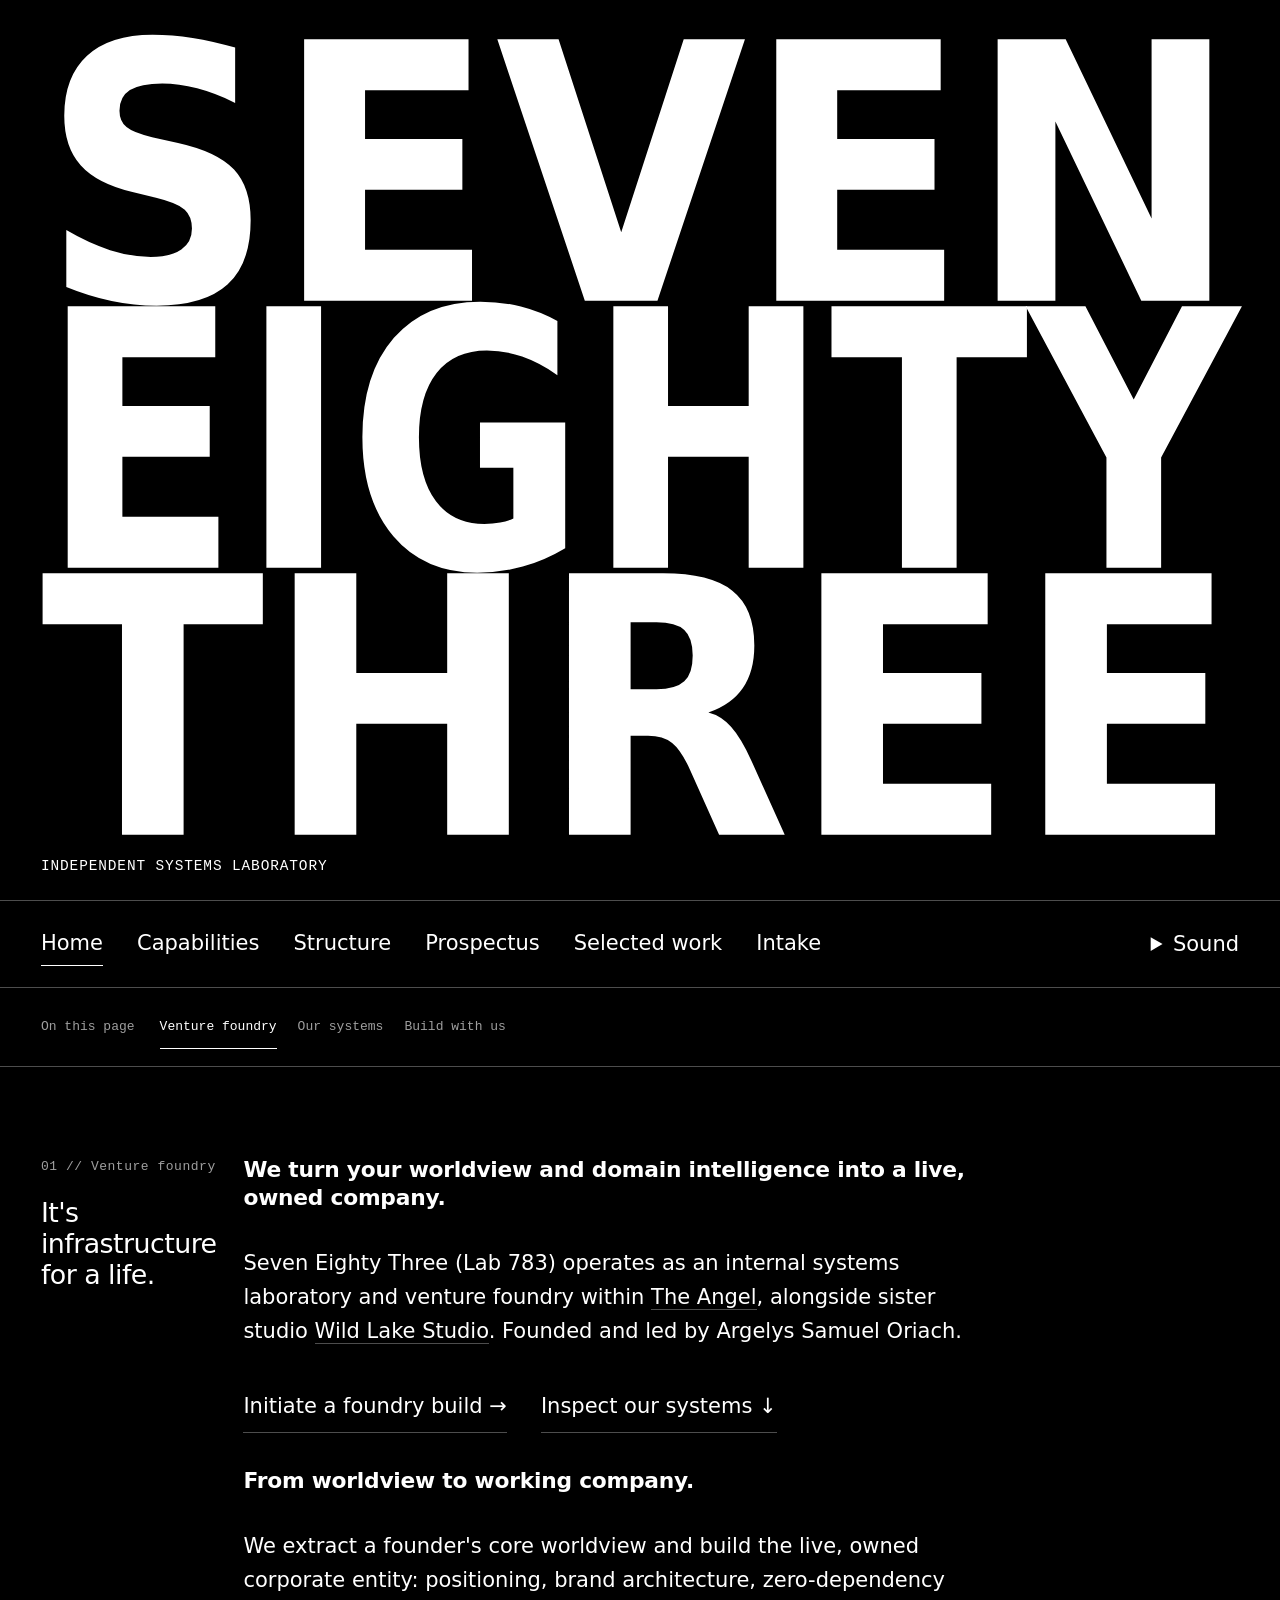
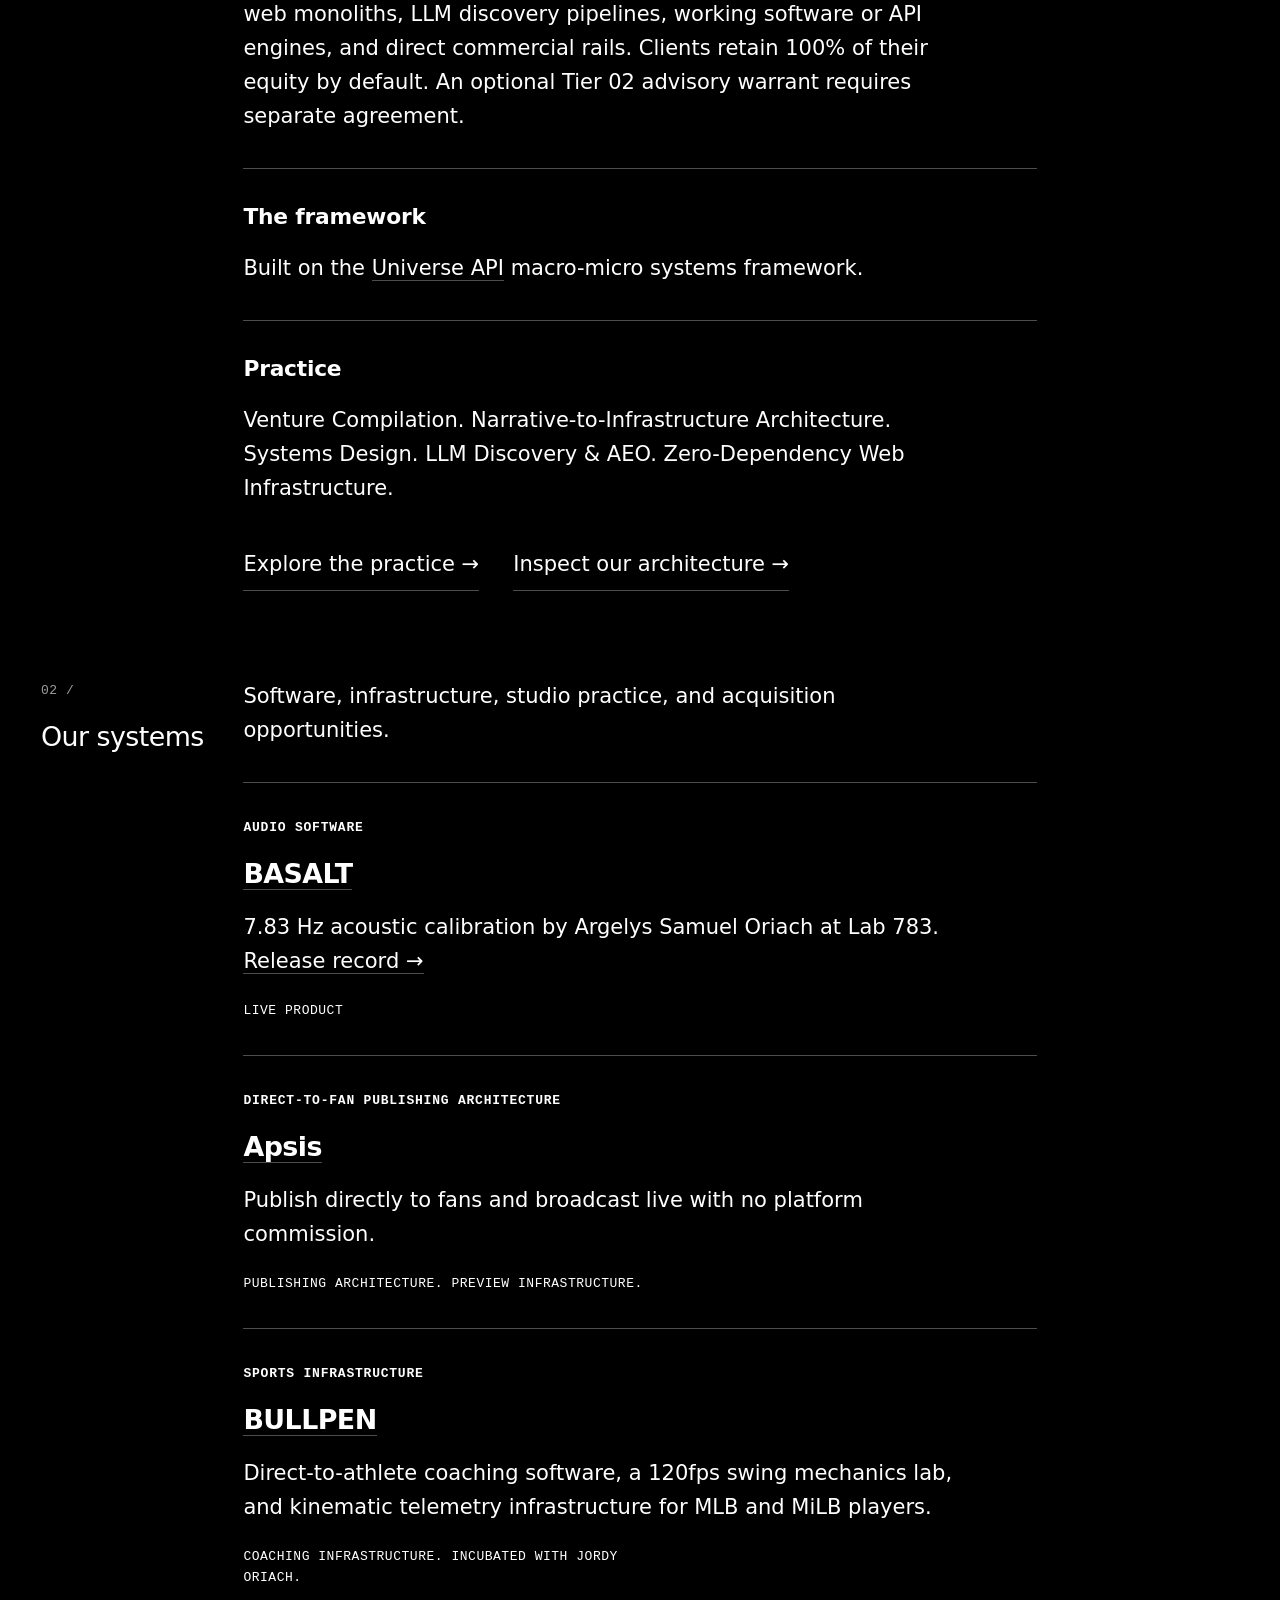
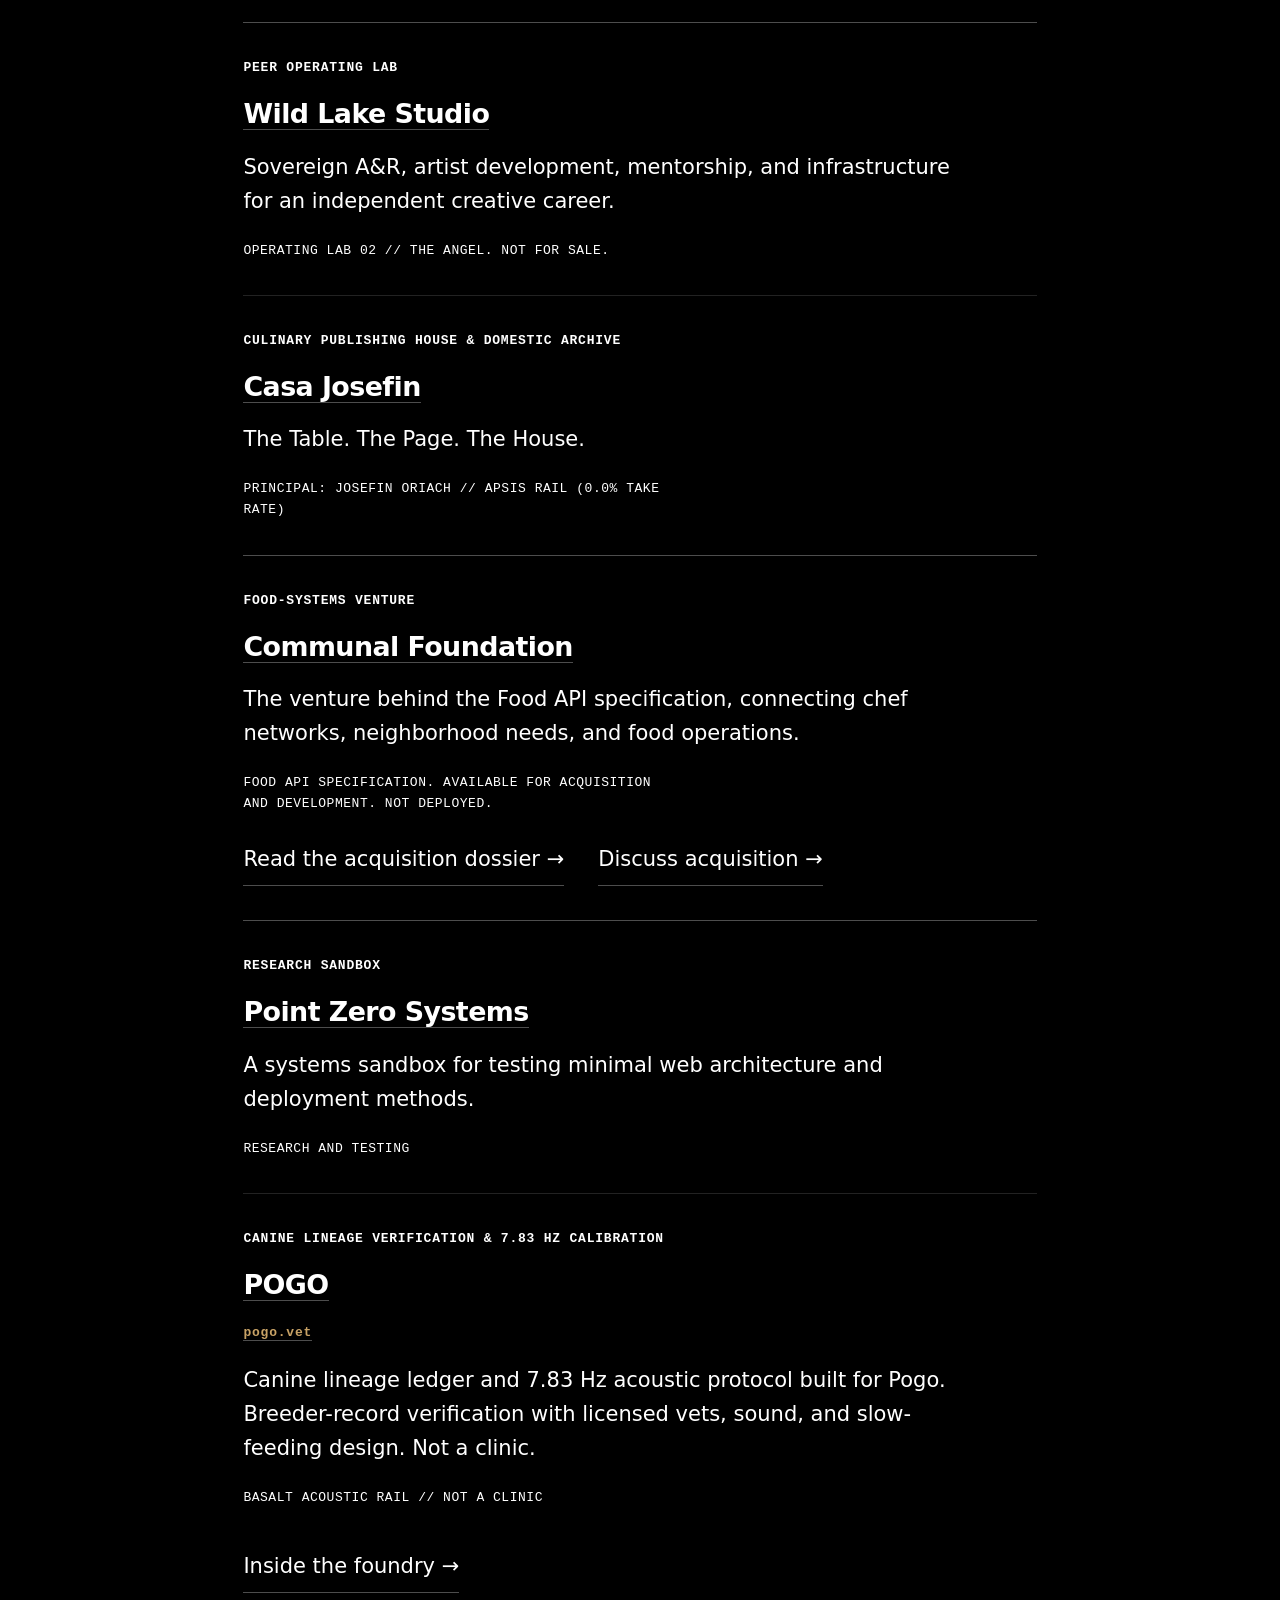
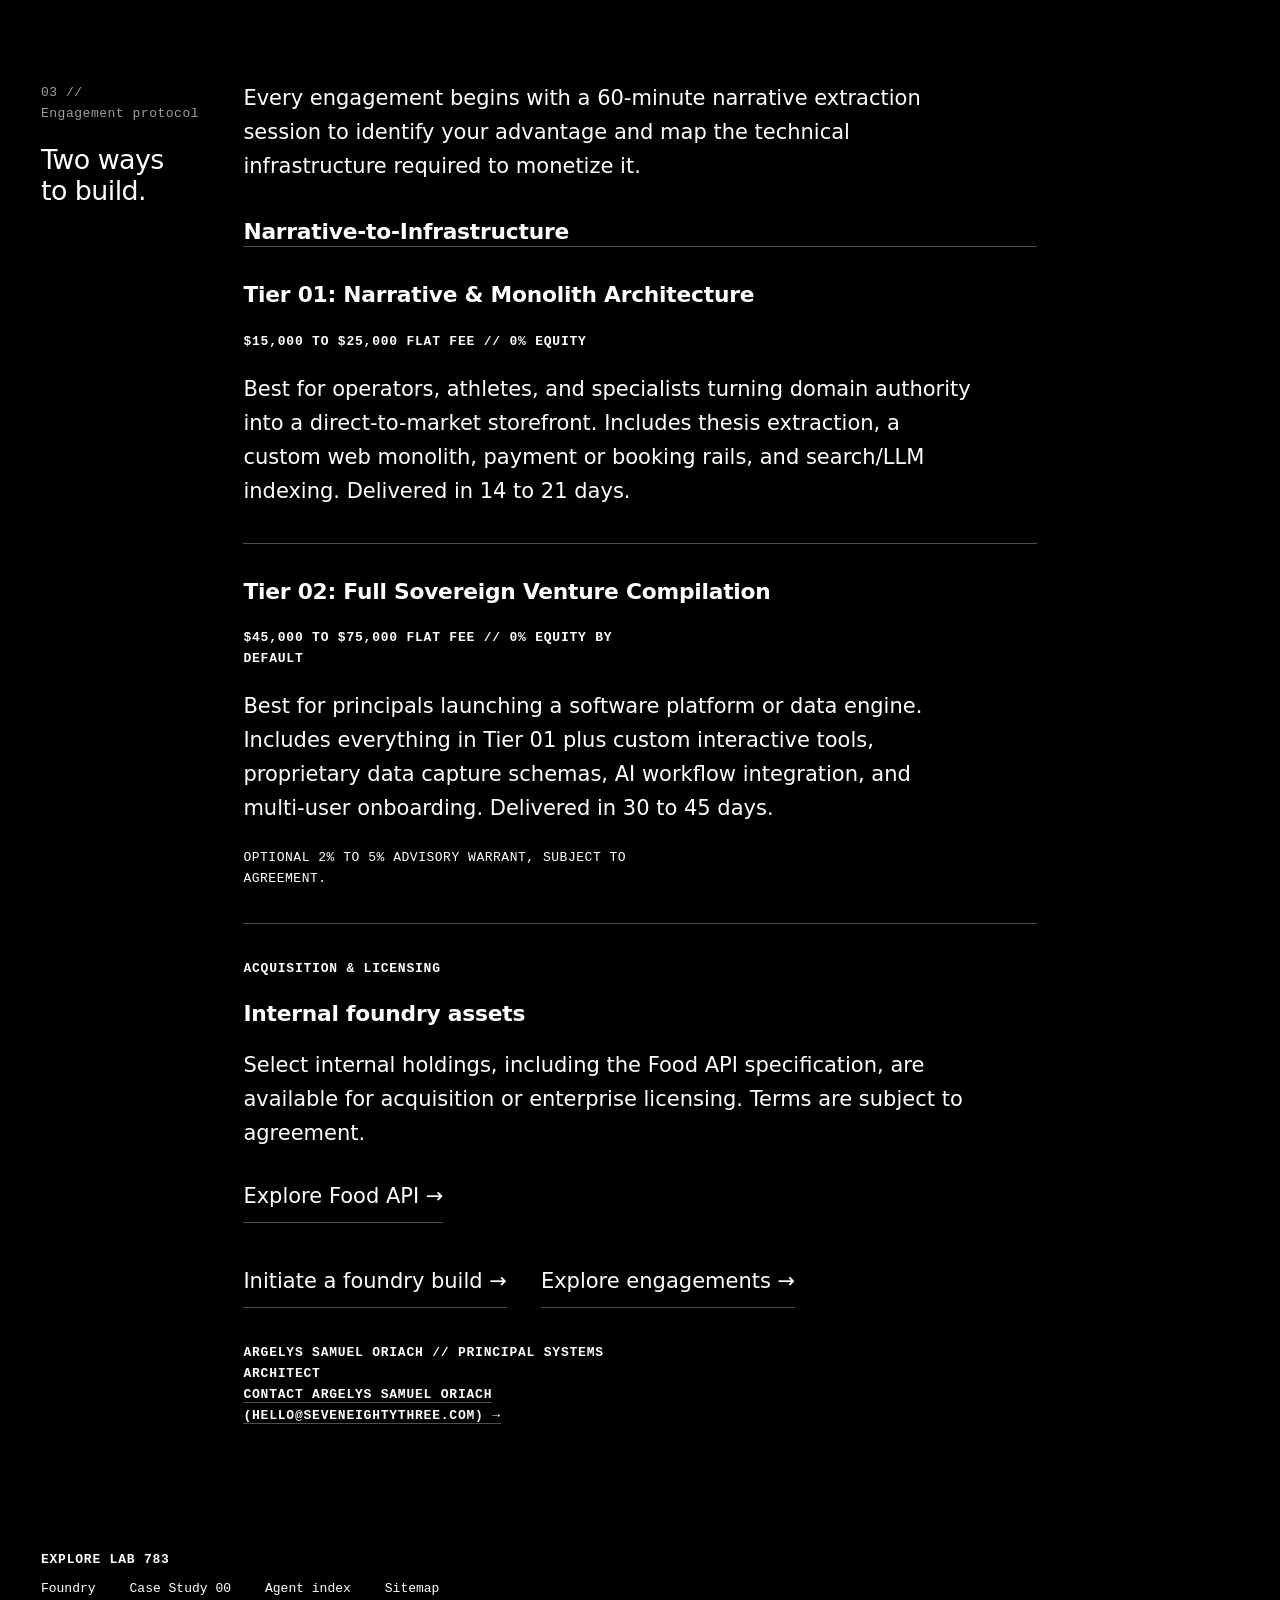
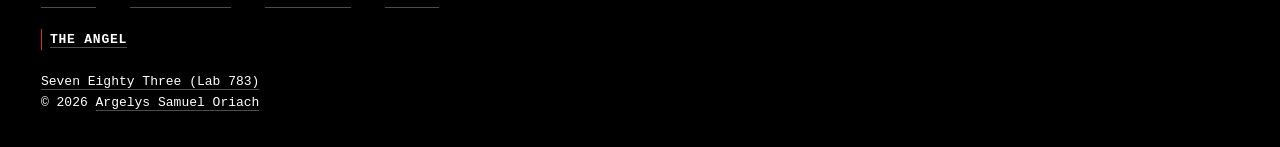
==== commit 6a4bbbc1: "Move Lab 783 parent holding and capital references to The Angel" ====
--- a/seven-eighty-three-website/index.html
+++ b/seven-eighty-three-website/index.html
@@ -1,2 +1,2 @@
-<!DOCTYPE html><html lang=en><head><meta charset=utf-8><meta http-equiv="Content-Security-Policy" content="default-src 'none';style-src 'sha256-nBQr6UXifUlnhd0KyqnoEx571FW0Gpmra6lqNCN5nIw=';script-src 'sha256-MokrnxENOLU48aaIh44HZGcIdwVf1pZNU+YkhLoOXdY=' 'sha256-tYqXeXLoJA8WP5WG6JFc7Gq/gXS3KcGih59+O9qCmmU=' 'sha256-A5v9FSMWE1Uz3VsExxcREPie5Ri924T0H8q1VAT66qw=';font-src 'self';img-src 'self' data:;connect-src 'self';manifest-src 'self';base-uri 'none';form-action 'none'"><link rel="preload" href="/assets/archivo.woff2" as="font" type="font/woff2" crossorigin><link rel="preload" href="/assets/jetbrains-mono.woff2" as="font" type="font/woff2" crossorigin><meta name=viewport content="width=device-width, initial-scale=1"><title>Seven Eighty Three | Independent Systems Lab &amp; Venture Foundry</title><meta name=description content="Seven Eighty Three (Lab 783), Operating Lab 01 under Gotham Gay Ventures. Systems laboratory and venture foundry building zero-dependency infrastructure and whole companies."><meta name=theme-color content=#000000><link rel="icon" href="/favicon.ico?v=2" sizes="32x32"><link rel="icon" href="/favicon.svg?v=2" type="image/svg+xml"><link rel="apple-touch-icon" href="/apple-touch-icon.png?v=2" sizes="180x180"><link rel="manifest" href="/site.webmanifest?v=2"><link rel="canonical" href="https://seveneightythree.com/"><link rel="me" href="https://gothamgay.com/"><link rel="me" href="https://wildlakestudio.com/"><link rel="sitemap" type="application/xml" title="Sitemap" href="https://seveneightythree.com/sitemap.xml"><meta property=og:type content=website><meta property=og:url content=https://seveneightythree.com/><meta property=og:title content="Seven Eighty Three | Independent Systems Lab &amp; Venture Foundry"><meta property=og:description content="Seven Eighty Three (Lab 783), Operating Lab 01 under Gotham Gay Ventures. Systems laboratory and venture foundry building zero-dependency infrastructure and whole companies."><meta property=og:image content=https://seveneightythree.com/assets/seven-eighty-three-og.png><meta property=og:image:type content=image/png><meta property=og:image:width content=1200><meta property=og:image:height content=630><meta property=og:image:alt content="Seven Eighty Three monolith in white on black"><meta property=twitter:card content=summary_large_image><meta property=twitter:url content=https://seveneightythree.com/><meta property=twitter:title content="Seven Eighty Three | Independent Systems Lab &amp; Venture Foundry"><meta property=twitter:description content="Seven Eighty Three (Lab 783) is an independent systems design laboratory, venture foundry, and executive advisory practice building deterministic digital infrastructure, including BASALT, Apsis, and Wild Lake Studio."><meta property=twitter:image content=https://seveneightythree.com/assets/seven-eighty-three-og.png><meta property=twitter:image:alt content="Seven Eighty Three monolith in white on black"><style>@font-face{font-family:Archivo;src:url(/assets/archivo.woff2);font-weight:100 900;font-stretch:62% 125%;font-display:block}@font-face{font-family:JetBrains Mono;src:url(/assets/jetbrains-mono.woff2);font-weight:100 800;font-display:block}:root{--ink-3:rgba(255,255,255,.62);--line:rgba(255,255,255,.3);--sans:Archivo,system-ui,sans-serif;--mono:"JetBrains Mono",ui-monospace,monospace;--regular:400;--s-8:8px;--s-13:13px;--s-21:21px;--s-34:34px;--gutter:clamp(20px,3.2vw,56px)}*,*:before,*:after{box-sizing:border-box}html,body{margin:0;padding:0;background:#000}body{min-height:100dvh;display:flex;flex-direction:column;color:#fff;font:13px/1.618 var(--mono);-webkit-font-smoothing:antialiased;text-rendering:optimizeLegibility}h1,h2,h3,h4,p,ol,ul{margin:0;font:inherit}ol,ul{padding:0;list-style:none}a{color:#fff;text-decoration:none;border-bottom:1px solid var(--line);transition:color .18s,border-color .18s}a:hover{color:var(--ink-3);border-bottom-color:#fff}a:focus-visible{outline:1px solid #fff;outline-offset:4px}::selection{background:#fff;color:#000}.visually-hidden{position:absolute;width:1px;height:1px;margin:-1px;padding:0;overflow:hidden;clip:rect(0,0,0,0);white-space:nowrap;border:0}.skip-link{position:fixed;top:13px;left:var(--gutter);z-index:30;padding:13px 21px;background:#fff;color:#000;transform:translateY(-200%);font:13px/1.618 var(--mono)}.skip-link:focus{transform:none;color:#000}#main-content:focus{outline:none}.site-nav{padding:21px var(--gutter);border-block:1px solid var(--line)}.site-nav ul{display:flex;flex-wrap:wrap;gap:8px 34px}.site-nav a{display:inline-flex;align-items:center;min-height:44px;font:21px/1.4 var(--sans);border-bottom-color:transparent}.site-nav a[aria-current=page]{border-bottom-color:#fff}.page-index{position:sticky;top:0;z-index:10;display:flex;align-items:center;gap:21px;padding:13px var(--gutter);background:#000;border-bottom:1px solid var(--line);font:13px/1.618 var(--mono)}.index-label{color:var(--ink-3);white-space:nowrap}.page-index ol{display:flex;gap:21px;overflow-x:auto;padding:4px}.page-index li{flex-shrink:0}.page-index a{position:relative;display:inline-flex;align-items:center;min-height:44px;color:var(--ink-3);border-bottom-color:transparent}.page-index a:hover,.page-index a:focus-visible,.page-index a[aria-current=location]{color:#fff;border-bottom-color:#fff}main.container{width:100%;padding:89px var(--gutter);display:flex;flex-direction:column;gap:89px;font:400 clamp(21px,18px + .21vw,34px)/1.618 var(--sans)}main [id]{scroll-margin-top:110px}main section,main article,main li{min-width:0}main p{max-width:55ch;overflow-wrap:break-word}.section-header{margin-bottom:34px;font:400 clamp(26px,2.1vw,34px)/1.15 var(--sans);letter-spacing:-.021em;text-wrap:balance}.section-number{display:block;margin-bottom:21px;font:13px/1.618 var(--mono);letter-spacing:.04em;color:var(--ink-3)}.overview-copy{display:flex;flex-direction:column;gap:34px}.content-heading{font:600 clamp(21px,1.7vw,26px)/1.3 var(--sans);letter-spacing:-.01em}.content-label{font:600 13px/1.618 var(--mono);letter-spacing:.06em;text-transform:uppercase}.structure-entry{display:flex;flex-direction:column;gap:21px;padding-top:34px;border-top:1px solid var(--line)}.entity-title{font:600 clamp(26px,2.1vw,34px)/1.15 var(--sans);letter-spacing:-.021em;overflow-wrap:break-word}.venture-status{font:13px/1.618 var(--mono);letter-spacing:.04em;text-transform:uppercase}.overview-links{display:flex;flex-wrap:wrap;gap:13px 34px}.overview-links a{padding-block:8px}.footer{display:flex;flex-direction:column;gap:21px;margin-top:auto;padding:34px var(--gutter)}@media(min-width:900px){main.container>section{display:grid;grid-template-columns:repeat(12,minmax(0,1fr));gap:34px clamp(13px,1.3vw,34px);align-items:start}main.container>section>*{grid-column:3/11}main.container>section>.section-header{grid-column:1/3;grid-row:1;margin:0;position:sticky;top:89px;align-self:start}}@media(max-width:599px){.site-nav{padding-block:13px}.site-nav ul{gap:0 21px}.site-nav a{font-size:16px}.page-index{gap:13px}main.container{padding-block:55px;gap:55px}}.mark{display:flex;flex-direction:column;width:100%;height:100%;transform-origin:50% 100%}.mark svg{display:block;width:100%;overflow:visible;flex:1 1 0px;min-height:0;height:0}.mark text{font-family:Archivo,system-ui,sans-serif;font-weight:900;font-stretch:125%;font-variation-settings:"wdth" 125,"wght" 900;fill:#fff}.cap{width:100%;padding:clamp(20px,4vh,48px) clamp(20px,3.2vw,56px);height:100svh;min-height:100svh;flex-shrink:0;display:flex;overflow:clip;position:relative}.monolith-trigger{position:absolute;inset:0;width:100%;border:0;padding:0;background:transparent;cursor:pointer}.monolith-trigger:focus-visible{outline-offset:-8px;outline:1px solid #fff}.opening-display{height:100svh;flex-shrink:0;display:flex;flex-direction:column}.opening-display>.cap{height:auto;min-height:0;flex:1 1 0px;padding-bottom:clamp(var(--s-13),2svh,var(--s-34))}.foundation{flex-shrink:0;color:#fff;background:#000;padding:0 var(--gutter) var(--s-21)}.foundation-statement{margin:0;font-family:var(--mono);font-size:clamp(11px,10px + .35vw,15px);font-weight:var(--regular);line-height:1.5;letter-spacing:.06em;text-transform:uppercase;text-align:left;min-height:calc(1.618*clamp(11px,10px + .35vw,15px))}@media(max-width:600px){.opening-display>.cap{padding-bottom:var(--s-13)}}.carrier-item{align-self:start;margin-inline-start:auto}.carrier-item[hidden]{display:none}.carrier-toggle,.carrier-frequency{inline-size:calc(14ch + 2 * var(--s-13) + 2px);padding:var(--s-8) var(--s-13);border:1px solid #fff;border-radius:0;font:400 13px/1.5 ui-monospace,monospace;white-space:nowrap;color:#fff;background:#000;cursor:pointer}.carrier-toggle[aria-pressed=true]{color:#000;background:#fff}.carrier-toggle:focus-visible,.carrier-frequency:focus-visible{outline:1px solid #fff;outline-offset:var(--s-8)}.service-tiers{display:grid;gap:34px}.carrier-cue{color:var(--ink-3);flex-basis:100%;max-width:34ch;font:11px/1.5 var(--mono)}.carrier-frequency{inline-size:calc(22ch + 2 * var(--s-13) + 2px)}.carrier-panel>summary{min-height:44px;font:21px/44px var(--sans);cursor:pointer}.carrier-panel>summary:focus-visible{outline:1px solid #fff;outline-offset:4px}.carrier-controls{display:flex;flex-wrap:wrap;gap:8px;padding-block:13px}@media(max-width:599px){.carrier-panel>summary{font-size:16px}}.casa-entry{border-top-color:#222}.pogo-entry{border-top-color:#222}main .pogo-coordinate{text-transform:none;color:#c8a265}.pogo-coordinate a{color:inherit}</style><link rel="alternate" type="application/ld+json" href="/schema.json"><link rel="alternate" type="application/json" href="/site.json"><link rel="alternate" type="text/plain" href="/llms.txt"><script type="application/ld+json">{"@context":"https://schema.org","@graph":[{"@type":"Organization","@id":"https://seveneightythree.com/#organization","name":"Seven Eighty Three","alternateName":"Lab 783","url":"https://seveneightythree.com/","description":"Operating Lab 01 under Gotham Gay Ventures. Seven Eighty Three is an independent systems laboratory and venture foundry constructing zero-dependency digital infrastructure, the Universe API, and sovereign organizations whole.","founder":{"@type":"Person","@id":"https://gothamgay.com/#person","name":"Argelys Samuel Oriach","url":"https://gothamgay.com/"},"email":"hello@seveneightythree.com","foundingDate":"2026-09","subOrganization":[{"@id":"https://basalt.fm/#organization"},{"@id":"https://gothamgay.com/#retention-rail"},{"@id":"https://bullpen.vip/#organization"},{"@id":"https://gothamgay.com/#casa-josefin"},{"@id":"https://pogo.vet/#organization"}],"knowsAbout":["Systems Architecture","Universe API","Zero-Dependency Web Infrastructure","Structured Data & LLM Indexing","7.83 Hz Acoustic Calibration","Venture Foundry Engineering"],"subjectOf":{"@id":"https://seveneightythree.com/structure/#webpage"},"owns":[{"@id":"https://basalt.fm/#software"},{"@id":"https://apsis.club/#software"},{"@id":"https://bullpen.vip/#software"},{"@id":"https://communalfoundation.org/#organization"},{"@id":"https://gothamgay.com/#retention-rail"},{"@id":"https://gothamgay.com/#casa-josefin"},{"@id":"https://pogo.vet/#organization"},{"@id":"https://seveneightythree.com/#literary-dramatic-ip"}],"hasOfferCatalog":{"@type":"OfferCatalog","itemListElement":[{"@type":"Offer","itemOffered":{"@id":"https://seveneightythree.com/#venture-compilation"}}]},"parentOrganization":{"@id":"https://gothamgay.com/#organization"},"department":[{"@id":"https://seveneightythree.com/foundry/#division"}]},{"@type":"Person","@id":"https://gothamgay.com/#person","name":"Argelys Samuel Oriach","url":"https://gothamgay.com/","jobTitle":"Founder & Chief Systems Architect","subjectOf":{"@id":"https://seveneightythree.com/structure/#webpage"}},{"@type":"Organization","@id":"https://basalt.fm/#organization","name":"BASALT","url":"https://basalt.fm/","parentOrganization":{"@id":"https://seveneightythree.com/#organization"},"founder":{"@id":"https://gothamgay.com/#person","name":"Argelys Samuel Oriach","jobTitle":"Founder & Principal Systems Architect"},"description":"Human-operated acoustic calibration, mastering, and broadcast infrastructure. Entity Classification: Operating Company (Seven Eighty Three Subsidiary)."},{"@type":"SoftwareApplication","@id":"https://basalt.fm/#software","name":"Basalt Acoustic Calibration Engine","url":"https://basalt.fm/","applicationCategory":"MultimediaApplication","description":"Deterministic 7.83 Hz acoustic calibration engine, lossless PCM WAV mastering console, and live broadcast tuner.","publisher":{"@id":"https://basalt.fm/#organization"},"author":{"@id":"https://gothamgay.com/#person"},"creator":{"@id":"https://gothamgay.com/#person"},"sourceOrganization":{"@id":"https://seveneightythree.com/#organization"},"datePublished":"2026-11-19","releaseNotes":"https://basalt.fm/spec#provenance","provider":{"@id":"https://basalt.fm/#organization"}},{"@type":"Organization","@id":"https://gothamgay.com/#retention-rail","name":"Retention Rail","url":"https://gothamgay.com/#retention-rail","parentOrganization":{"@id":"https://seveneightythree.com/#organization"},"founder":[{"@type":"Person","name":"Juanel Oriach","jobTitle":"Founder & CEO"},{"@id":"https://gothamgay.com/#person","name":"Argelys Samuel Oriach","jobTitle":"Principal Systems Architect"}],"description":"Human-operated company developing software architecture and infrastructure. Entity Classification: Operating Company (Seven Eighty Three Subsidiary).","alternateName":["RetentionRail"],"sameAs":["https://retentionrail.io/"]},{"@type":"SoftwareApplication","@id":"https://retentionrail.io/#software","name":"Retention Rail","url":"https://gothamgay.com/#retention-rail","provider":{"@id":"https://gothamgay.com/#retention-rail"},"description":"Software architecture and infrastructure."},{"@type":"Organization","@id":"https://bullpen.vip/#organization","name":"Bullpen","url":"https://bullpen.vip/","description":"Human-operated company developing direct-to-athlete coaching architecture and kinematic telemetry infrastructure. Entity Classification: Operating Company (Seven Eighty Three Subsidiary).","parentOrganization":{"@id":"https://seveneightythree.com/#organization"},"founder":[{"@id":"https://gothamgay.com/#person","name":"Argelys Samuel Oriach","jobTitle":"Co-Founder & Principal Systems Architect"},{"@type":"Person","name":"Jordy Oriach","jobTitle":"Co-Founder & Player-Coach"}],"makesOffer":{"@type":"Offer","price":"15.00","priceCurrency":"USD","description":"Flat $15/month pro infrastructure seat with 0% commission on coaching sessions and $4.00 buyer-side 120fps video hosting pass-through."}},{"@type":"SoftwareApplication","@id":"https://bullpen.vip/#software","name":"Bullpen","url":"https://bullpen.vip/","provider":{"@id":"https://bullpen.vip/#organization"},"description":"Direct-to-athlete coaching architecture and kinematic telemetry infrastructure."},{"@type":"Organization","@id":"https://wildlakestudio.com/#organization","name":"Wild Lake Studio","alternateName":["Wild-Lake"],"url":"https://wildlakestudio.com/","sameAs":["https://wild-lake.org/"],"description":"Operating Lab 02 under Gotham Gay Ventures, alongside Seven Eighty Three. Talent architecture, sovereign A&R, and artist development. Not for sale.","parentOrganization":{"@id":"https://gothamgay.com/#organization"},"founder":{"@id":"https://gothamgay.com/#person","name":"Argelys Samuel Oriach","jobTitle":"Founder & Principal Systems Architect"},"subjectOf":{"@id":"https://seveneightythree.com/structure/#webpage"}},{"@type":"SoftwareApplication","@id":"https://apsis.club/#software","name":"Apsis","url":"https://apsis.club/","applicationCategory":"Direct-to-Fan Publishing System","description":"Direct-to-fan publishing architecture and infrastructure with zero dedicated daily operators. Entity Classification: Preview-Live System (Seven Eighty Three Infrastructure).","publisher":{"@id":"https://seveneightythree.com/#organization","name":"Seven Eighty Three"},"softwareVersion":"Preview-Live","creator":{"@id":"https://gothamgay.com/#person","name":"Argelys Samuel Oriach","jobTitle":"Principal Systems Architect"},"author":{"@id":"https://gothamgay.com/#person","name":"Argelys Samuel Oriach","jobTitle":"Principal Systems Architect"},"provider":{"@id":"https://seveneightythree.com/#organization","name":"Seven Eighty Three"}},{"@type":"Organization","@id":"https://gothamgay.com/#casa-josefin","identifier":"casa-josefin-01","name":"Casa Josefin","url":"https://gothamgay.com/#casa-josefin","description":"Culinary publishing house and domestic archive of Josefin Oriach. Publishing infrastructure: Apsis, with Apogee open archive and Perigee paid patronage at a 0.0% platform take rate.","founder":{"@id":"https://casajosefin.com/#josefin-oriach"},"parentOrganization":{"@id":"https://seveneightythree.com/#organization"},"location":[{"@type":"Place","name":"Tampa, FL","@id":"https://casajosefin.com/#tampa"},{"@type":"Place","name":"New York, NY","@id":"https://casajosefin.com/#new-york"}],"sameAs":["https://casajosefin.com/"]},{"@type":"Person","@id":"https://casajosefin.com/#josefin-oriach","name":"Josefin Oriach"},{"@type":"WebSite","@id":"https://casajosefin.com/#website","name":"Casa Josefin","url":"https://gothamgay.com/#casa-josefin","publisher":{"@id":"https://gothamgay.com/#casa-josefin"},"isBasedOn":{"@id":"https://apsis.club/#software"},"hasPart":[{"@id":"https://casajosefin.com/table.html#webpage"},{"@id":"https://casajosefin.com/page.html#webpage"},{"@id":"https://casajosefin.com/house.html#webpage"}]},{"@type":"WebPage","@id":"https://casajosefin.com/table.html#webpage","name":"The Table","url":"https://casajosefin.com/table.html","description":"Small-batch heirloom pantry staples: 55 numbered jars. Single-table supper residencies capped at 8 or 13 seats.","isPartOf":{"@id":"https://casajosefin.com/#website"},"about":{"@id":"https://gothamgay.com/#casa-josefin"}},{"@type":"Product","@id":"https://casajosefin.com/#cj-t-001","name":"Pantry Batch 001","sku":"CJ-T-001","url":"https://casajosefin.com/table.html","description":"Small-batch heirloom pantry staples: 55 numbered jars. Single-table supper residencies capped at 8 or 13 seats.","brand":{"@id":"https://gothamgay.com/#casa-josefin"}},{"@type":"WebPage","@id":"https://casajosefin.com/page.html#webpage","name":"The Page","url":"https://casajosefin.com/page.html","description":"Saddle-stitched kitchen monographs, unmediated recipes, and essays on domestic labor. Chapbook 001: 100 numbered copies.","isPartOf":{"@id":"https://casajosefin.com/#website"},"about":{"@id":"https://gothamgay.com/#casa-josefin"}},{"@type":"Product","@id":"https://casajosefin.com/#cj-p-001","name":"Chapbook 001","sku":"CJ-P-001","url":"https://casajosefin.com/page.html","description":"Saddle-stitched kitchen monographs, unmediated recipes, and essays on domestic labor. Chapbook 001: 100 numbered copies.","brand":{"@id":"https://gothamgay.com/#casa-josefin"}},{"@type":"WebPage","@id":"https://casajosefin.com/house.html#webpage","name":"The House","url":"https://casajosefin.com/house.html","description":"Domestic order, spatial reset protocols, pantry architecture, and non-toxic material care. Manual 001.","isPartOf":{"@id":"https://casajosefin.com/#website"},"about":{"@id":"https://gothamgay.com/#casa-josefin"}},{"@type":"Product","@id":"https://casajosefin.com/#cj-h-001","name":"Manual 001","sku":"CJ-H-001","url":"https://casajosefin.com/house.html","description":"Domestic order, spatial reset protocols, pantry architecture, and non-toxic material care. Manual 001.","brand":{"@id":"https://gothamgay.com/#casa-josefin"}},{"@type":"Organization","@id":"https://pogo.vet/#organization","identifier":"pogo-vet-01","name":"Pogo","url":"https://pogo.vet","description":"Canine lineage ledger and 7.83 Hz acoustic protocol built for Pogo, designed for breeder-record verification with licensed vets and sound and slow-feeding routines. Not a veterinary clinic. Therapeutic effects are not established by this specification.","parentOrganization":{"@id":"https://seveneightythree.com/#organization"},"location":{"@type":"Place","@id":"https://pogo.vet/#crown-heights","name":"Crown Heights, Brooklyn, NY"},"alternateName":"Pogo Protocol"},{"@type":"CreativeWork","@id":"https://pogo.vet/#protocol","name":"Pogo specification","url":"https://pogo.vet","publisher":{"@id":"https://pogo.vet/#organization"},"description":"Canine lineage ledger and 7.83 Hz acoustic protocol built for Pogo, designed for breeder-record verification with licensed vets and sound and slow-feeding routines. Not a veterinary clinic. Therapeutic effects are not established by this specification.","isBasedOn":{"@id":"https://basalt.fm/#software"},"hasPart":[{"@type":"CreativeWork","@id":"https://pogo.vet/#the-ledger","name":"The Ledger","description":"Licensed DVM sign-off on parental DNA, respiratory and orthopedic clearances, and physical facility coordinates prior to transfer."},{"@type":"CreativeWork","@id":"https://pogo.vet/#the-floor","name":"The Floor","description":"7.83 Hz low-frequency acoustic bed design"},{"@type":"CreativeWork","@id":"https://pogo.vet/#the-bowl","name":"The Bowl","description":"Whole-ingredient wet nutrition and Fibonacci-baffled slow-feeder design"}]},{"@type":"Organization","@id":"https://gothamgay.com/#organization","name":"Gotham Gay Ventures","url":"https://gothamgay.com/","founder":{"@id":"https://gothamgay.com/#person"},"subOrganization":[{"@id":"https://seveneightythree.com/#organization"},{"@id":"https://wildlakestudio.com/#organization"}],"alternateName":"Gotham Gay"},{"@type":"Organization","@id":"https://seveneightythree.com/foundry/#division","name":"783 Foundry","url":"https://seveneightythree.com/foundry/","parentOrganization":{"@id":"https://seveneightythree.com/#organization"}},{"@type":"Organization","@id":"https://communalfoundation.org/#organization","name":"Communal Foundation","url":"https://communalfoundation.org/","description":"Civic and infrastructural research entity. Originator of the Food API specification, a standardized schema for nutritional, agricultural, and supply-chain interoperability. Specification available for acquisition.","subjectOf":{"@id":"https://seveneightythree.com/ventures/food-api/#webpage"}},{"@type":"CreativeWork","@id":"https://thisisnotalovestory.net/#work","name":"This Is Not a Love Story (Yankees)","url":"https://thisisnotalovestory.net/","author":{"@id":"https://gothamgay.com/#person"}},{"@type":"CreativeWorkSeries","@id":"https://seveneightythree.com/#literary-dramatic-ip","name":"Literary & Dramatic IP","url":"https://thisisnotalovestory.net/","publisher":{"@id":"https://seveneightythree.com/#organization"},"hasPart":[{"@id":"https://thisisnotalovestory.net/#work"}]}]}</script><link rel="alternate" type="application/json" href="/universe.json" title="Universe registry"><script src="/universe-node.js" integrity="sha256-A5v9FSMWE1Uz3VsExxcREPie5Ri924T0H8q1VAT66qw=" defer></script>
-</head><body><a class=skip-link href=#main-content>Skip to content</a><div id=top class=visually-hidden aria-hidden=true></div><header class=opening-display aria-label="Seven Eighty Three"><div class=cap><h1 class=mark aria-label="Seven Eighty Three"><svg viewBox="0 0 1000 208" preserveAspectRatio="none" aria-hidden="true"><text x="0" y="206" textLength="1000" lengthAdjust="spacingAndGlyphs" font-size="279">SEVEN</text></svg><svg viewBox="0 0 1000 208" preserveAspectRatio="none" aria-hidden="true"><text x="0" y="206" textLength="1000" lengthAdjust="spacingAndGlyphs" font-size="279">EIGHTY</text></svg><svg viewBox="0 0 1000 208" preserveAspectRatio="none" aria-hidden="true"><text x="0" y="206" textLength="1000" lengthAdjust="spacingAndGlyphs" font-size="279">THREE</text></svg></h1><button class="monolith-trigger" type=button aria-label="Animate Seven Eighty Three monolith" disabled></button></div><script>(()=>{const s=document.querySelector(".cap .mark"),t=matchMedia("(prefers-reduced-motion: reduce)");if(!s.animate)return;let e;const r=()=>{e&&e.cancel()},n=()=>{t.matches||e&&e.playState==="running"||(e=s.animate([{transform:"skewX(0deg)",offset:0,easing:"cubic-bezier(.15,.7,.3,1)"},{transform:"skewX(-7deg)",offset:.16,easing:"cubic-bezier(.65,0,.35,1)"},{transform:"skewX(2.5deg)",offset:.42,easing:"cubic-bezier(.65,0,.35,1)"},{transform:"skewX(-1deg)",offset:.65,easing:"cubic-bezier(.65,0,.35,1)"},{transform:"skewX(.3deg)",offset:.84,easing:"ease-out"},{transform:"skewX(0deg)",offset:1}],{duration:860}))},a=document.querySelector(".monolith-trigger");a.disabled=!1,a.addEventListener("click",n),t.addEventListener("change",()=>{t.matches&&r()}),window.addEventListener("pagehide",r),window.addEventListener("hashchange",r),!t.matches&&!location.hash&&scrollY===0&&(e=s.animate([{transform:"translateX(-115vw) skewX(0deg)",offset:0,easing:"cubic-bezier(.7,0,1,1)"},{transform:"translateX(0) skewX(0deg)",offset:.14,easing:"cubic-bezier(.15,.7,.3,1)"},{transform:"translateX(0) skewX(-7deg)",offset:.28,easing:"cubic-bezier(.65,0,.35,1)"},{transform:"translateX(0) skewX(2.5deg)",offset:.5,easing:"cubic-bezier(.65,0,.35,1)"},{transform:"translateX(0) skewX(-1deg)",offset:.7,easing:"cubic-bezier(.65,0,.35,1)"},{transform:"translateX(0) skewX(.3deg)",offset:.86,easing:"ease-out"},{transform:"translateX(0) skewX(0deg)",offset:1}],{duration:1e3}))})();</script><div class=foundation aria-label="Laboratory purpose"><p class=foundation-statement>Independent systems laboratory</p></div></header><div class="site-header"><nav class=site-nav aria-label=Primary><ul><li><a href=/ aria-current=page>Home</a></li><li><a href=/capabilities/>Capabilities</a></li><li><a href=/structure/>Structure</a></li><li><a href=/prospectus/>Prospectus</a></li><li><a href=/work/>Selected work</a></li><li><a href=/intake/>Intake</a></li><li class=carrier-item hidden><details class="carrier-panel"><summary>Sound</summary><div class="carrier-controls"><button class="carrier-frequency" type="button" aria-label="Switch frequency to 783 Hz" disabled>[ FREQUENCY: 7.83 HZ ]</button><button class=carrier-toggle type=button aria-describedby="carrier-cue" aria-pressed=false disabled>[ SOUND: OFF ]</button><span id="carrier-cue" class="carrier-cue">Take a moment to notice your body and soften any tension.</span></div></details></li></ul></nav></div><nav class="page-index" aria-label="On this page"><span class=index-label>On this page</span><ol><li><a href=#thesis>Venture foundry</a></li><li><a href=#portfolio>Our systems</a></li><li><a href=#advisory>Build with us</a></li></ol></nav><main class=container id=main-content tabindex=-1><section id=thesis aria-labelledby=thesis-h><h2 class=section-header id=thesis-h><span class=section-number>01 // Venture foundry</span>It's infrastructure for a life.</h2><div class=overview-copy><p class=content-heading>We turn your worldview and domain intelligence into a live, owned company.</p><p><span id=seven-eighty-three></span><span id=lab-h></span><span id=architecture></span><span id=architecture-h></span><span id=capabilities></span><span id=cap-h></span><span id=prospectus></span><span id=prospectus-h></span><span id=research-question></span><span id=method></span><span id=deliverables></span><span id=funding></span><span id=the-ask></span>Seven Eighty Three (Lab 783) operates as a systems laboratory and venture foundry under <a href=https://gothamgay.com/ rel=noopener>Gotham Gay Ventures</a>, alongside peer talent architecture lab <a href=https://wildlakestudio.com/ rel=noopener>Wild Lake Studio</a>.</p><div class=overview-links><a href=#advisory>Initiate a foundry build →</a><a href=#portfolio>Inspect our systems ↓</a></div><h3 class=content-heading>From worldview to working company.</h3><p>We extract a founder's core worldview and build the live, owned corporate entity: positioning, brand architecture, zero-dependency web monoliths, LLM discovery pipelines, working software or API engines, and direct commercial rails. Clients retain 100% of their equity by default. An optional Tier 02 advisory warrant requires separate agreement.</p><article class=structure-entry><h3 class=content-heading>The framework</h3><p>Built on the <a href=https://argelysoriach.com/universe-api/ rel=noopener>Universe API</a> macro-micro systems framework.</p></article><article class=structure-entry><h3 class=content-heading>Practice</h3><p>Venture Compilation. Narrative-to-Infrastructure Architecture. Systems Design. LLM Discovery &amp; AEO. Zero-Dependency Web Infrastructure.</p></article><div class=overview-links><a href=/capabilities/>Explore the practice →</a><a href=/case-study/>Inspect our architecture →</a></div></div></section><section id=portfolio aria-labelledby="portfolio-h"><h2 class=section-header id=portfolio-h><span class=section-number aria-hidden=true>02 /</span> Our systems</h2><div class=overview-copy><p><span id=entities></span><span id=entities-h></span><span id=structure></span><span id=structure-h></span><span id=deployments></span><span id=deployments-h></span>Software, infrastructure, studio practice, and acquisition opportunities.</p><article class=structure-entry id=basalt><p class=content-label>Audio software</p><h3 class=entity-title><a href=https://basalt.fm/ rel=noopener>BASALT</a></h3><p>7.83 Hz acoustic calibration by Argelys Samuel Oriach at Lab 783. <a href=https://basalt.fm/spec#provenance>Release record →</a></p><p class=venture-status>Live product</p></article><article class=structure-entry id=apsis><p class=content-label>Direct-to-fan publishing architecture</p><h3 class=entity-title><a href=https://apsis.club/ rel=noopener>Apsis</a></h3><p>Publish directly to fans and broadcast live with no platform commission.</p><p class=venture-status>Publishing architecture. Preview infrastructure.</p></article><article class=structure-entry id=bullpen><p class=content-label>SPORTS INFRASTRUCTURE</p><h3 class=entity-title><a href=https://bullpen.vip/ target=_blank rel=noopener>BULLPEN</a></h3><p>Direct-to-athlete coaching software, a 120fps swing mechanics lab, and kinematic telemetry infrastructure for MLB and MiLB players.</p><p class=venture-status>COACHING INFRASTRUCTURE. INCUBATED WITH JORDY ORIACH.</p></article><article class=structure-entry id=wild-lake><p class=content-label>Peer operating lab</p><h3 class=entity-title><a href=https://wildlakestudio.com/ rel=noopener>Wild Lake Studio</a></h3><p>Sovereign A&amp;R, artist development, mentorship, and infrastructure for an independent creative career.</p><p class=venture-status>Operating Lab 02 // Gotham Gay Ventures. Not for sale.</p></article><article class="structure-entry casa-entry" id=casa-josefin><p class=content-label>CULINARY PUBLISHING HOUSE &amp; DOMESTIC ARCHIVE</p><h3 class="entity-title"><a href=https://gothamgay.com/#casa-josefin rel=noopener>Casa Josefin</a></h3><p>The Table. The Page. The House.</p><p class=venture-status>PRINCIPAL: JOSEFIN ORIACH // APSIS RAIL (0.0% TAKE RATE)</p></article><article class=structure-entry id=communal-foundation><p class=content-label>Food-systems venture</p><h3 class=entity-title><a href=https://communalfoundation.org/ rel=noopener>Communal Foundation</a></h3><p>The venture behind the Food API specification, connecting chef networks, neighborhood needs, and food operations.</p><p class=venture-status>Food API specification. Available for acquisition and development. Not deployed.</p><div class=overview-links><a href=/ventures/food-api/>Read the acquisition dossier →</a><a href="/intake/?interest=food-api">Discuss acquisition →</a></div></article><article class=structure-entry id=point-zero><p class=content-label>Research sandbox</p><h3 class=entity-title><a href=https://pointzero.systems/ rel=noopener>Point Zero Systems</a></h3><p>A systems sandbox for testing minimal web architecture and deployment methods.</p><p class=venture-status>Research and testing</p></article><article class="structure-entry pogo-entry" id=pogo-protocol><p class=content-label>CANINE LINEAGE VERIFICATION &amp; 7.83 HZ CALIBRATION</p><h3 class=entity-title><a href=https://pogo.vet rel=noopener>POGO</a></h3><p class="pogo-coordinate content-label"><a href=https://pogo.vet rel=noopener>pogo.vet</a></p><p>Canine lineage ledger and 7.83 Hz acoustic protocol built for Pogo. Breeder-record verification with licensed vets, sound, and slow-feeding design. Not a clinic.</p><p class=venture-status>BASALT ACOUSTIC RAIL // NOT A CLINIC</p></article><div class=overview-links><a href=/foundry/>Inside the foundry →</a></div></div></section><section id=advisory aria-labelledby=advisory-h><h2 class=section-header id=advisory-h><span class=section-number>03 // Engagement protocol</span>Two ways to build.</h2><div class=overview-copy><p><span id=protocol></span><span id=protocol-h></span><span id=engagement></span><span id=engagement-h></span>Every engagement begins with a 60-minute narrative extraction session to identify your advantage and map the technical infrastructure required to monetize it.</p><section id=foundry-service aria-labelledby=foundry-heading><h3 class=content-heading id=foundry-heading>Narrative-to-Infrastructure</h3><div class=service-tiers><article class=structure-entry><h4 class=content-heading>Tier 01: Narrative &amp; Monolith Architecture</h4><p class=content-label>$15,000 to $25,000 flat fee // 0% equity</p><p>Best for operators, athletes, and specialists turning domain authority into a direct-to-market storefront. Includes thesis extraction, a custom web monolith, payment or booking rails, and search/LLM indexing. Delivered in 14 to 21 days.</p></article><article class=structure-entry><h4 class=content-heading>Tier 02: Full Sovereign Venture Compilation</h4><p class=content-label>$45,000 to $75,000 flat fee // 0% equity by default</p><p>Best for principals launching a software platform or data engine. Includes everything in Tier 01 plus custom interactive tools, proprietary data capture schemas, AI workflow integration, and multi-user onboarding. Delivered in 30 to 45 days.</p><p class=venture-status>Optional 2% to 5% advisory warrant, subject to agreement.</p></article></div></section><article class=structure-entry><p class=content-label>Acquisition &amp; licensing</p><h3 class=content-heading>Internal foundry assets</h3><p>Select internal holdings, including the Food API specification, are available for acquisition or enterprise licensing. Terms are subject to agreement.</p><div class=overview-links><a href=/ventures/food-api/>Explore Food API →</a></div></article><div class=overview-links><a href="mailto:hello@seveneightythree.com?subject=Foundry%20Build%20Inquiry">Initiate a foundry build →</a><a href=/foundry/#venture-compilation>Explore engagements →</a></div><p class=content-label>Argelys Samuel Oriach // Principal Systems Architect<br><a href="mailto:hello@seveneightythree.com?subject=Foundry%20Build%20Inquiry">Contact Argelys Samuel Oriach (hello@seveneightythree.com) →</a></p></div></section></main><footer class=footer><nav aria-label="Site map"><h2 class=content-label id=footer-map-title>Explore Lab 783</h2><div class=overview-links><a href=/foundry/>Foundry</a><a href=/case-study/>Case Study 00</a><a href=/llms.txt>Agent index</a><a href=/sitemap.xml>Sitemap</a></div></nav><p><a href=https://seveneightythree.com/ rel=noopener>Seven Eighty Three (Lab 783)</a><br>© 2026 <a href=https://gothamgay.com/ rel=noopener>Argelys Samuel Oriach</a></p></footer><script>(()=>{const i=document.querySelector(".page-index");if(!i)return;const f=[...i.querySelectorAll('ol a[href^="#"]')].map(l=>({link:l,target:document.getElementById(decodeURIComponent(l.hash.slice(1)))})).filter(l=>l.target);let g=!1;const v=()=>{g=!1;const l=i.getBoundingClientRect().height+innerHeight*.21;let h=f[0];for(const s of f)s.target.getBoundingClientRect().top<=l&&(h=s);scrollY>0&&scrollY+innerHeight>=document.documentElement.scrollHeight-1&&(h=f.at(-1));for(const s of f)if(s===h){if(!s.link.hasAttribute("aria-current")){s.link.setAttribute("aria-current","location");const t=i.querySelector("ol"),a=s.link.getBoundingClientRect(),e=t.getBoundingClientRect();a.left<e.left?t.scrollLeft-=e.left-a.left+4:a.right>e.right&&(t.scrollLeft+=a.right-e.right+4)}}else s.link.removeAttribute("aria-current")},n=()=>{g||(g=!0,requestAnimationFrame(v))};addEventListener("scroll",n,{passive:!0}),addEventListener("resize",n),addEventListener("pageshow",n),addEventListener("hashchange",n),document.fonts.ready.then(n),n()})(),(()=>{const i=document.querySelector(".carrier-toggle"),d=document.querySelector(".carrier-frequency"),f=window.AudioContext||window.webkitAudioContext;if(!i||!d||!f)return;const g="lab783CarrierMode",v="lab783CarrierFrequency";let n=7.83;const l=()=>{try{return sessionStorage.getItem(v)==="783"?783:7.83}catch{return n}},h=.018,s=.035;let t=0,a=!1,e,u,m,S,q=0;const E=()=>{try{const r=sessionStorage.getItem(g);return["0","7.83","783"].includes(r)?Number(r):sessionStorage.getItem("lab783CarrierMuted")==="false"?sessionStorage.getItem("lab783CarrierFrequency")==="7.83"?7.83:783:0}catch{return t}};t=E(),n=t||l();const y=()=>{i.textContent=t?"[ SOUND: ON ]":"[ SOUND: OFF ]",i.setAttribute("aria-pressed",String(!!t)),i.setAttribute("aria-label",t?"Turn sound off":"Turn sound on at "+n+" Hz"),i.title="Toggle sound on or off. Selected sound resumes on your next interaction after navigation.",d.textContent="[ FREQUENCY: "+n+" HZ ]",d.setAttribute("aria-label","Switch frequency to "+(n===7.83?783:7.83)+" Hz"),d.title="Switch between 7.83 Hz and 783 Hz without changing sound on or off."},p=r=>{const o=e.currentTime,c=m.gain;if(c.cancelAndHoldAtTime)c.cancelAndHoldAtTime(o);else{const T=c.value;c.cancelScheduledValues(o),c.setValueAtTime(T,o)}return c.linearRampToValueAtTime(r,o+s),o+s},A=r=>{const o=()=>{if(a||!e||e.state!=="running")return;const c=r-e.currentTime;if(c>0){S=setTimeout(o,c*1e3+8);return}e.suspend().catch(()=>{})};S=setTimeout(o,s*1e3+8)},b=async()=>{const r=++q;if(clearTimeout(S),a=t!==0,y(),!a){e&&e.state==="running"&&A(p(0));return}try{if(e||(e=new f,u=e.createOscillator(),u.type="sine",u.frequency.value=t,m=e.createGain(),m.gain.value=0,u.connect(m),m.connect(e.destination),u.start(),e.addEventListener("statechange",y)),e.state!=="running"&&await e.resume(),r!==q||!a||!t)return;const o=e.currentTime,c=u.frequency.value;if(u.frequency.cancelScheduledValues(o),u.frequency.setValueAtTime(c,o),c!==t&&m.gain.value>0){const T=p(0);u.frequency.setValueAtTime(t,T),m.gain.linearRampToValueAtTime(h,T+s)}else u.frequency.setValueAtTime(t,o),p(h)}catch{}y()};i.addEventListener("click",()=>{t=t?0:n;try{sessionStorage.setItem(g,String(t))}catch{}b()}),d.addEventListener("click",()=>{n=n===7.83?783:7.83;try{sessionStorage.setItem(v,String(n))}catch{}if(t){t=n;try{sessionStorage.setItem(g,String(t))}catch{}b()}else y()});const w=r=>{!t||i.contains(r.target)||d.contains(r.target)||a&&e&&e.state==="running"||b()};document.addEventListener("pointerdown",w,{capture:!0,passive:!0}),document.addEventListener("keydown",w,{capture:!0,passive:!0}),document.addEventListener("pointerup",r=>{r.pointerType!=="mouse"&&w(r)},{capture:!0,passive:!0}),addEventListener("pagehide",()=>{a=!1,q++,clearTimeout(S),e&&e.state==="running"&&A(p(0))}),addEventListener("pageshow",r=>{r.persisted&&(a=!1,q++,t=E(),n=t||l(),e&&e.state==="running"&&A(p(0)),y())}),d.disabled=!1,i.disabled=!1,i.closest(".carrier-item").hidden=!1,y()})();</script></body></html>
+<!DOCTYPE html><html lang=en><head><meta charset=utf-8><meta http-equiv="Content-Security-Policy" content="default-src 'none';style-src 'sha256-HXDvOjVQJjNSYqWGQPBdGGhdotS6i9vXkdg+kmcrf0Q=';script-src 'sha256-MokrnxENOLU48aaIh44HZGcIdwVf1pZNU+YkhLoOXdY=' 'sha256-tYqXeXLoJA8WP5WG6JFc7Gq/gXS3KcGih59+O9qCmmU=' 'sha256-icTAdPU1ZJPZCIN6tp9pUmfJI5fkUJoWPgMOAJtFvG4=';font-src 'self';img-src 'self' data:;connect-src 'self';manifest-src 'self';base-uri 'none';form-action 'none'"><link rel="preload" href="/assets/archivo.woff2" as="font" type="font/woff2" crossorigin><link rel="preload" href="/assets/jetbrains-mono.woff2" as="font" type="font/woff2" crossorigin><meta name=viewport content="width=device-width, initial-scale=1"><title>Seven Eighty Three | Independent Systems Lab &amp; Venture Foundry</title><meta name=description content="Seven Eighty Three (Lab 783), Operating Lab 01 under The Angel. Systems laboratory and venture foundry building zero-dependency infrastructure and whole companies."><meta name=theme-color content=#000000><link rel="icon" href="/favicon.ico?v=2" sizes="32x32"><link rel="icon" href="/favicon.svg?v=2" type="image/svg+xml"><link rel="apple-touch-icon" href="/apple-touch-icon.png?v=2" sizes="180x180"><link rel="manifest" href="/site.webmanifest?v=2"><link rel="canonical" href="https://seveneightythree.com/"><link rel="me" href="https://theangel.biz/"><link rel="me" href="https://wildlakestudio.com/"><link rel="sitemap" type="application/xml" title="Sitemap" href="https://seveneightythree.com/sitemap.xml"><meta property=og:type content=website><meta property=og:url content=https://seveneightythree.com/><meta property=og:title content="Seven Eighty Three | Independent Systems Lab &amp; Venture Foundry"><meta property=og:description content="Seven Eighty Three (Lab 783), Operating Lab 01 under The Angel. Systems laboratory and venture foundry building zero-dependency infrastructure and whole companies."><meta property=og:image content=https://seveneightythree.com/assets/seven-eighty-three-og.png><meta property=og:image:type content=image/png><meta property=og:image:width content=1200><meta property=og:image:height content=630><meta property=og:image:alt content="Seven Eighty Three monolith in white on black"><meta property=twitter:card content=summary_large_image><meta property=twitter:url content=https://seveneightythree.com/><meta property=twitter:title content="Seven Eighty Three | Independent Systems Lab &amp; Venture Foundry"><meta property=twitter:description content="Seven Eighty Three (Lab 783) is an independent systems design laboratory, venture foundry, and executive advisory practice building deterministic digital infrastructure, including BASALT, Apsis, and Wild Lake Studio."><meta property=twitter:image content=https://seveneightythree.com/assets/seven-eighty-three-og.png><meta property=twitter:image:alt content="Seven Eighty Three monolith in white on black"><style>@font-face{font-family:Archivo;src:url(/assets/archivo.woff2);font-weight:100 900;font-stretch:62% 125%;font-display:block}@font-face{font-family:JetBrains Mono;src:url(/assets/jetbrains-mono.woff2);font-weight:100 800;font-display:block}:root{--ink-3:rgba(255,255,255,.62);--line:rgba(255,255,255,.3);--sans:Archivo,system-ui,sans-serif;--mono:"JetBrains Mono",ui-monospace,monospace;--regular:400;--s-8:8px;--s-13:13px;--s-21:21px;--s-34:34px;--gutter:clamp(20px,3.2vw,56px)}*,*:before,*:after{box-sizing:border-box}html,body{margin:0;padding:0;background:#000}body{min-height:100dvh;display:flex;flex-direction:column;color:#fff;font:13px/1.618 var(--mono);-webkit-font-smoothing:antialiased;text-rendering:optimizeLegibility}h1,h2,h3,h4,p,ol,ul{margin:0;font:inherit}ol,ul{padding:0;list-style:none}a{color:#fff;text-decoration:none;border-bottom:1px solid var(--line);transition:color .18s,border-color .18s}a:hover{color:var(--ink-3);border-bottom-color:#fff}a:focus-visible{outline:1px solid #fff;outline-offset:4px}::selection{background:#fff;color:#000}.visually-hidden{position:absolute;width:1px;height:1px;margin:-1px;padding:0;overflow:hidden;clip:rect(0,0,0,0);white-space:nowrap;border:0}.skip-link{position:fixed;top:13px;left:var(--gutter);z-index:30;padding:13px 21px;background:#fff;color:#000;transform:translateY(-200%);font:13px/1.618 var(--mono)}.skip-link:focus{transform:none;color:#000}#main-content:focus{outline:none}.site-nav{padding:21px var(--gutter);border-block:1px solid var(--line)}.site-nav ul{display:flex;flex-wrap:wrap;gap:8px 34px}.site-nav a{display:inline-flex;align-items:center;min-height:44px;font:21px/1.4 var(--sans);border-bottom-color:transparent}.site-nav a[aria-current=page]{border-bottom-color:#fff}.page-index{position:sticky;top:0;z-index:10;display:flex;align-items:center;gap:21px;padding:13px var(--gutter);background:#000;border-bottom:1px solid var(--line);font:13px/1.618 var(--mono)}.index-label{color:var(--ink-3);white-space:nowrap}.page-index ol{display:flex;gap:21px;overflow-x:auto;padding:4px}.page-index li{flex-shrink:0}.page-index a{position:relative;display:inline-flex;align-items:center;min-height:44px;color:var(--ink-3);border-bottom-color:transparent}.page-index a:hover,.page-index a:focus-visible,.page-index a[aria-current=location]{color:#fff;border-bottom-color:#fff}main.container{width:100%;padding:89px var(--gutter);display:flex;flex-direction:column;gap:89px;font:400 clamp(21px,18px + .21vw,34px)/1.618 var(--sans)}main [id]{scroll-margin-top:110px}main section,main article,main li{min-width:0}main p{max-width:55ch;overflow-wrap:break-word}.section-header{margin-bottom:34px;font:400 clamp(26px,2.1vw,34px)/1.15 var(--sans);letter-spacing:-.021em;text-wrap:balance}.section-number{display:block;margin-bottom:21px;font:13px/1.618 var(--mono);letter-spacing:.04em;color:var(--ink-3)}.overview-copy{display:flex;flex-direction:column;gap:34px}.content-heading{font:600 clamp(21px,1.7vw,26px)/1.3 var(--sans);letter-spacing:-.01em}.content-label{font:600 13px/1.618 var(--mono);letter-spacing:.06em;text-transform:uppercase}.structure-entry{display:flex;flex-direction:column;gap:21px;padding-top:34px;border-top:1px solid var(--line)}.entity-title{font:600 clamp(26px,2.1vw,34px)/1.15 var(--sans);letter-spacing:-.021em;overflow-wrap:break-word}.venture-status{font:13px/1.618 var(--mono);letter-spacing:.04em;text-transform:uppercase}.overview-links{display:flex;flex-wrap:wrap;gap:13px 34px}.overview-links a{padding-block:8px}.footer{display:flex;flex-direction:column;gap:21px;margin-top:auto;padding:34px var(--gutter)}@media(min-width:900px){main.container>section{display:grid;grid-template-columns:repeat(12,minmax(0,1fr));gap:34px clamp(13px,1.3vw,34px);align-items:start}main.container>section>*{grid-column:3/11}main.container>section>.section-header{grid-column:1/3;grid-row:1;margin:0;position:sticky;top:89px;align-self:start}}@media(max-width:599px){.site-nav{padding-block:13px}.site-nav ul{gap:0 21px}.site-nav a{font-size:16px}.page-index{gap:13px}main.container{padding-block:55px;gap:55px}}.mark{display:flex;flex-direction:column;width:100%;height:100%;transform-origin:50% 100%}.mark svg{display:block;width:100%;overflow:visible;flex:1 1 0px;min-height:0;height:0}.mark text{font-family:Archivo,system-ui,sans-serif;font-weight:900;font-stretch:125%;font-variation-settings:"wdth" 125,"wght" 900;fill:#fff}.cap{width:100%;padding:clamp(20px,4vh,48px) clamp(20px,3.2vw,56px);height:100svh;min-height:100svh;flex-shrink:0;display:flex;overflow:clip;position:relative}.monolith-trigger{position:absolute;inset:0;width:100%;border:0;padding:0;background:transparent;cursor:pointer}.monolith-trigger:focus-visible{outline-offset:-8px;outline:1px solid #fff}.opening-display{height:100svh;flex-shrink:0;display:flex;flex-direction:column}.opening-display>.cap{height:auto;min-height:0;flex:1 1 0px;padding-bottom:clamp(var(--s-13),2svh,var(--s-34))}.foundation{flex-shrink:0;color:#fff;background:#000;padding:0 var(--gutter) var(--s-21)}.foundation-statement{margin:0;font-family:var(--mono);font-size:clamp(11px,10px + .35vw,15px);font-weight:var(--regular);line-height:1.5;letter-spacing:.06em;text-transform:uppercase;text-align:left;min-height:calc(1.618*clamp(11px,10px + .35vw,15px))}@media(max-width:600px){.opening-display>.cap{padding-bottom:var(--s-13)}}.carrier-item{align-self:start;margin-inline-start:auto}.carrier-item[hidden]{display:none}.carrier-toggle,.carrier-frequency{inline-size:calc(14ch + 2 * var(--s-13) + 2px);padding:var(--s-8) var(--s-13);border:1px solid #fff;border-radius:0;font:400 13px/1.5 ui-monospace,monospace;white-space:nowrap;color:#fff;background:#000;cursor:pointer}.carrier-toggle[aria-pressed=true]{color:#000;background:#fff}.carrier-toggle:focus-visible,.carrier-frequency:focus-visible{outline:1px solid #fff;outline-offset:var(--s-8)}.service-tiers{display:grid;gap:34px}.carrier-cue{color:var(--ink-3);flex-basis:100%;max-width:34ch;font:11px/1.5 var(--mono)}.carrier-frequency{inline-size:calc(22ch + 2 * var(--s-13) + 2px)}.carrier-panel>summary{min-height:44px;font:21px/44px var(--sans);cursor:pointer}.carrier-panel>summary:focus-visible{outline:1px solid #fff;outline-offset:4px}.carrier-controls{display:flex;flex-wrap:wrap;gap:8px;padding-block:13px}@media(max-width:599px){.carrier-panel>summary{font-size:16px}}.casa-entry{border-top-color:#222}.pogo-entry{border-top-color:#222}main .pogo-coordinate{text-transform:none;color:#c8a265}.pogo-coordinate a{color:inherit}.holding-attribution{border-inline-start:1px solid #d9381e;padding-inline-start:8px}</style><link rel="alternate" type="application/ld+json" href="/schema.json"><link rel="alternate" type="application/json" href="/site.json"><link rel="alternate" type="text/plain" href="/llms.txt"><script type="application/ld+json">{"@context":"https://schema.org","@graph":[{"@type":"Organization","@id":"https://seveneightythree.com/#organization","name":"Seven Eighty Three","alternateName":"Lab 783","url":"https://seveneightythree.com/","description":"Operating Lab 01 under The Angel. Seven Eighty Three is an independent systems laboratory and venture foundry constructing zero-dependency digital infrastructure, the Universe API, and sovereign organizations whole.","founder":{"@type":"Person","@id":"https://gothamgay.com/#person","name":"Argelys Samuel Oriach","url":"https://gothamgay.com/"},"email":"hello@seveneightythree.com","foundingDate":"2026-09","subOrganization":[{"@id":"https://basalt.fm/#organization"},{"@id":"https://theangel.biz/#retention-rail"},{"@id":"https://bullpen.vip/#organization"},{"@id":"https://theangel.biz/#casa-josefin"},{"@id":"https://pogo.vet/#organization"}],"knowsAbout":["Systems Architecture","Universe API","Zero-Dependency Web Infrastructure","Structured Data & LLM Indexing","7.83 Hz Acoustic Calibration","Venture Foundry Engineering"],"subjectOf":{"@id":"https://seveneightythree.com/structure/#webpage"},"owns":[{"@id":"https://basalt.fm/#software"},{"@id":"https://apsis.club/#software"},{"@id":"https://bullpen.vip/#software"},{"@id":"https://communalfoundation.org/#organization"},{"@id":"https://theangel.biz/#retention-rail"},{"@id":"https://theangel.biz/#casa-josefin"},{"@id":"https://pogo.vet/#organization"},{"@id":"https://seveneightythree.com/#literary-dramatic-ip"}],"hasOfferCatalog":{"@type":"OfferCatalog","itemListElement":[{"@type":"Offer","itemOffered":{"@id":"https://seveneightythree.com/#venture-compilation"}}]},"parentOrganization":{"@type":["Organization","FinancialService"],"@id":"https://theangel.biz/#organization","name":"The Angel","url":"https://theangel.biz/"},"department":[{"@id":"https://seveneightythree.com/foundry/#division"}],"funder":{"@id":"https://theangel.biz/#organization"}},{"@type":"Person","@id":"https://gothamgay.com/#person","name":"Argelys Samuel Oriach","url":"https://gothamgay.com/","jobTitle":"Founder & Chief Systems Architect","subjectOf":{"@id":"https://seveneightythree.com/structure/#webpage"},"worksFor":[{"@id":"https://theangel.biz/#organization"},{"@id":"https://seveneightythree.com/#organization"}]},{"@type":"Organization","@id":"https://basalt.fm/#organization","name":"BASALT","url":"https://basalt.fm/","parentOrganization":{"@id":"https://seveneightythree.com/#organization"},"founder":{"@id":"https://gothamgay.com/#person","name":"Argelys Samuel Oriach","jobTitle":"Founder & Principal Systems Architect"},"description":"Human-operated acoustic calibration, mastering, and broadcast infrastructure. Entity Classification: Operating Company (Seven Eighty Three Subsidiary)."},{"@type":"SoftwareApplication","@id":"https://basalt.fm/#software","name":"Basalt Acoustic Calibration Engine","url":"https://basalt.fm/","applicationCategory":"MultimediaApplication","description":"Deterministic 7.83 Hz acoustic calibration engine, lossless PCM WAV mastering console, and live broadcast tuner.","publisher":{"@id":"https://basalt.fm/#organization"},"author":{"@id":"https://gothamgay.com/#person"},"creator":{"@id":"https://gothamgay.com/#person"},"sourceOrganization":{"@id":"https://seveneightythree.com/#organization"},"datePublished":"2026-11-19","releaseNotes":"https://basalt.fm/spec#provenance","provider":{"@id":"https://basalt.fm/#organization"}},{"@type":"Organization","@id":"https://theangel.biz/#retention-rail","name":"Retention Rail","url":"https://theangel.biz/#retention-rail","parentOrganization":{"@id":"https://seveneightythree.com/#organization"},"founder":[{"@type":"Person","name":"Juanel Oriach","jobTitle":"Founder & CEO"},{"@id":"https://gothamgay.com/#person","name":"Argelys Samuel Oriach","jobTitle":"Principal Systems Architect"}],"description":"Human-operated company developing software architecture and infrastructure. Entity Classification: Operating Company (Seven Eighty Three Subsidiary).","alternateName":["RetentionRail"],"sameAs":["https://retentionrail.io/"]},{"@type":"SoftwareApplication","@id":"https://retentionrail.io/#software","name":"Retention Rail","url":"https://theangel.biz/#retention-rail","provider":{"@id":"https://theangel.biz/#retention-rail"},"description":"Software architecture and infrastructure."},{"@type":"Organization","@id":"https://bullpen.vip/#organization","name":"Bullpen","url":"https://bullpen.vip/","description":"Human-operated company developing direct-to-athlete coaching architecture and kinematic telemetry infrastructure. Entity Classification: Operating Company (Seven Eighty Three Subsidiary).","parentOrganization":{"@id":"https://seveneightythree.com/#organization"},"founder":[{"@id":"https://gothamgay.com/#person","name":"Argelys Samuel Oriach","jobTitle":"Co-Founder & Principal Systems Architect"},{"@type":"Person","name":"Jordy Oriach","jobTitle":"Co-Founder & Player-Coach"}],"makesOffer":{"@type":"Offer","price":"15.00","priceCurrency":"USD","description":"Flat $15/month pro infrastructure seat with 0% commission on coaching sessions and $4.00 buyer-side 120fps video hosting pass-through."}},{"@type":"SoftwareApplication","@id":"https://bullpen.vip/#software","name":"Bullpen","url":"https://bullpen.vip/","provider":{"@id":"https://bullpen.vip/#organization"},"description":"Direct-to-athlete coaching architecture and kinematic telemetry infrastructure."},{"@type":"Organization","@id":"https://wildlakestudio.com/#organization","name":"Wild Lake Studio","alternateName":["Wild-Lake"],"url":"https://wildlakestudio.com/","sameAs":["https://wild-lake.org/"],"description":"Operating Lab 02 under The Angel, alongside Seven Eighty Three. Talent architecture, sovereign A&R, and artist development. Not for sale.","parentOrganization":{"@id":"https://theangel.biz/#organization"},"founder":{"@id":"https://gothamgay.com/#person","name":"Argelys Samuel Oriach","jobTitle":"Founder & Principal Systems Architect"},"subjectOf":{"@id":"https://seveneightythree.com/structure/#webpage"}},{"@type":"SoftwareApplication","@id":"https://apsis.club/#software","name":"Apsis","url":"https://apsis.club/","applicationCategory":"Direct-to-Fan Publishing System","description":"Direct-to-fan publishing architecture and infrastructure with zero dedicated daily operators. Entity Classification: Preview-Live System (Seven Eighty Three Infrastructure).","publisher":{"@id":"https://seveneightythree.com/#organization","name":"Seven Eighty Three"},"softwareVersion":"Preview-Live","creator":{"@id":"https://gothamgay.com/#person","name":"Argelys Samuel Oriach","jobTitle":"Principal Systems Architect"},"author":{"@id":"https://gothamgay.com/#person","name":"Argelys Samuel Oriach","jobTitle":"Principal Systems Architect"},"provider":{"@id":"https://seveneightythree.com/#organization","name":"Seven Eighty Three"}},{"@type":"Organization","@id":"https://theangel.biz/#casa-josefin","identifier":"casa-josefin-01","name":"Casa Josefin","url":"https://theangel.biz/#casa-josefin","description":"Culinary publishing house and domestic archive of Josefin Oriach. Publishing infrastructure: Apsis, with Apogee open archive and Perigee paid patronage at a 0.0% platform take rate.","founder":{"@id":"https://casajosefin.com/#josefin-oriach"},"parentOrganization":{"@id":"https://seveneightythree.com/#organization"},"location":[{"@type":"Place","name":"Tampa, FL","@id":"https://casajosefin.com/#tampa"},{"@type":"Place","name":"New York, NY","@id":"https://casajosefin.com/#new-york"}],"sameAs":["https://casajosefin.com/"]},{"@type":"Person","@id":"https://casajosefin.com/#josefin-oriach","name":"Josefin Oriach"},{"@type":"WebSite","@id":"https://casajosefin.com/#website","name":"Casa Josefin","url":"https://theangel.biz/#casa-josefin","publisher":{"@id":"https://theangel.biz/#casa-josefin"},"isBasedOn":{"@id":"https://apsis.club/#software"},"hasPart":[{"@id":"https://casajosefin.com/table.html#webpage"},{"@id":"https://casajosefin.com/page.html#webpage"},{"@id":"https://casajosefin.com/house.html#webpage"}]},{"@type":"WebPage","@id":"https://casajosefin.com/table.html#webpage","name":"The Table","url":"https://casajosefin.com/table.html","description":"Small-batch heirloom pantry staples: 55 numbered jars. Single-table supper residencies capped at 8 or 13 seats.","isPartOf":{"@id":"https://casajosefin.com/#website"},"about":{"@id":"https://theangel.biz/#casa-josefin"}},{"@type":"Product","@id":"https://casajosefin.com/#cj-t-001","name":"Pantry Batch 001","sku":"CJ-T-001","url":"https://casajosefin.com/table.html","description":"Small-batch heirloom pantry staples: 55 numbered jars. Single-table supper residencies capped at 8 or 13 seats.","brand":{"@id":"https://theangel.biz/#casa-josefin"}},{"@type":"WebPage","@id":"https://casajosefin.com/page.html#webpage","name":"The Page","url":"https://casajosefin.com/page.html","description":"Saddle-stitched kitchen monographs, unmediated recipes, and essays on domestic labor. Chapbook 001: 100 numbered copies.","isPartOf":{"@id":"https://casajosefin.com/#website"},"about":{"@id":"https://theangel.biz/#casa-josefin"}},{"@type":"Product","@id":"https://casajosefin.com/#cj-p-001","name":"Chapbook 001","sku":"CJ-P-001","url":"https://casajosefin.com/page.html","description":"Saddle-stitched kitchen monographs, unmediated recipes, and essays on domestic labor. Chapbook 001: 100 numbered copies.","brand":{"@id":"https://theangel.biz/#casa-josefin"}},{"@type":"WebPage","@id":"https://casajosefin.com/house.html#webpage","name":"The House","url":"https://casajosefin.com/house.html","description":"Domestic order, spatial reset protocols, pantry architecture, and non-toxic material care. Manual 001.","isPartOf":{"@id":"https://casajosefin.com/#website"},"about":{"@id":"https://theangel.biz/#casa-josefin"}},{"@type":"Product","@id":"https://casajosefin.com/#cj-h-001","name":"Manual 001","sku":"CJ-H-001","url":"https://casajosefin.com/house.html","description":"Domestic order, spatial reset protocols, pantry architecture, and non-toxic material care. Manual 001.","brand":{"@id":"https://theangel.biz/#casa-josefin"}},{"@type":"Organization","@id":"https://pogo.vet/#organization","identifier":"pogo-vet-01","name":"Pogo","url":"https://pogo.vet","description":"Canine lineage ledger and 7.83 Hz acoustic protocol built for Pogo, designed for breeder-record verification with licensed vets and sound and slow-feeding routines. Not a veterinary clinic. Therapeutic effects are not established by this specification.","parentOrganization":{"@id":"https://seveneightythree.com/#organization"},"location":{"@type":"Place","@id":"https://pogo.vet/#crown-heights","name":"Crown Heights, Brooklyn, NY"},"alternateName":"Pogo Protocol"},{"@type":"CreativeWork","@id":"https://pogo.vet/#protocol","name":"Pogo specification","url":"https://pogo.vet","publisher":{"@id":"https://pogo.vet/#organization"},"description":"Canine lineage ledger and 7.83 Hz acoustic protocol built for Pogo, designed for breeder-record verification with licensed vets and sound and slow-feeding routines. Not a veterinary clinic. Therapeutic effects are not established by this specification.","isBasedOn":{"@id":"https://basalt.fm/#software"},"hasPart":[{"@type":"CreativeWork","@id":"https://pogo.vet/#the-ledger","name":"The Ledger","description":"Licensed DVM sign-off on parental DNA, respiratory and orthopedic clearances, and physical facility coordinates prior to transfer."},{"@type":"CreativeWork","@id":"https://pogo.vet/#the-floor","name":"The Floor","description":"7.83 Hz low-frequency acoustic bed design"},{"@type":"CreativeWork","@id":"https://pogo.vet/#the-bowl","name":"The Bowl","description":"Whole-ingredient wet nutrition and Fibonacci-baffled slow-feeder design"}]},{"@type":["Organization","FinancialService"],"@id":"https://theangel.biz/#organization","name":"The Angel","url":"https://theangel.biz/","founder":{"@id":"https://gothamgay.com/#person"},"subOrganization":[{"@id":"https://seveneightythree.com/#organization"},{"@id":"https://wildlakestudio.com/#organization"}]},{"@type":"Organization","@id":"https://seveneightythree.com/foundry/#division","name":"783 Foundry","url":"https://seveneightythree.com/foundry/","parentOrganization":{"@id":"https://seveneightythree.com/#organization"}},{"@type":"Organization","@id":"https://communalfoundation.org/#organization","name":"Communal Foundation","url":"https://communalfoundation.org/","description":"Civic and infrastructural research entity. Originator of the Food API specification, a standardized schema for nutritional, agricultural, and supply-chain interoperability. Specification available for acquisition.","subjectOf":{"@id":"https://seveneightythree.com/ventures/food-api/#webpage"}},{"@type":"CreativeWork","@id":"https://thisisnotalovestory.net/#work","name":"This Is Not a Love Story (Yankees)","url":"https://thisisnotalovestory.net/","author":{"@id":"https://gothamgay.com/#person"}},{"@type":"CreativeWorkSeries","@id":"https://seveneightythree.com/#literary-dramatic-ip","name":"Literary & Dramatic IP","url":"https://thisisnotalovestory.net/","publisher":{"@id":"https://seveneightythree.com/#organization"},"hasPart":[{"@id":"https://thisisnotalovestory.net/#work"}]}]}</script><link rel="alternate" type="application/json" href="/universe.json" title="Universe registry"><script src="/universe-node.js" integrity="sha256-icTAdPU1ZJPZCIN6tp9pUmfJI5fkUJoWPgMOAJtFvG4=" defer></script>
+</head><body><a class=skip-link href=#main-content>Skip to content</a><div id=top class=visually-hidden aria-hidden=true></div><header class=opening-display aria-label="Seven Eighty Three"><div class=cap><h1 class=mark aria-label="Seven Eighty Three"><svg viewBox="0 0 1000 208" preserveAspectRatio="none" aria-hidden="true"><text x="0" y="206" textLength="1000" lengthAdjust="spacingAndGlyphs" font-size="279">SEVEN</text></svg><svg viewBox="0 0 1000 208" preserveAspectRatio="none" aria-hidden="true"><text x="0" y="206" textLength="1000" lengthAdjust="spacingAndGlyphs" font-size="279">EIGHTY</text></svg><svg viewBox="0 0 1000 208" preserveAspectRatio="none" aria-hidden="true"><text x="0" y="206" textLength="1000" lengthAdjust="spacingAndGlyphs" font-size="279">THREE</text></svg></h1><button class="monolith-trigger" type=button aria-label="Animate Seven Eighty Three monolith" disabled></button></div><script>(()=>{const s=document.querySelector(".cap .mark"),t=matchMedia("(prefers-reduced-motion: reduce)");if(!s.animate)return;let e;const r=()=>{e&&e.cancel()},n=()=>{t.matches||e&&e.playState==="running"||(e=s.animate([{transform:"skewX(0deg)",offset:0,easing:"cubic-bezier(.15,.7,.3,1)"},{transform:"skewX(-7deg)",offset:.16,easing:"cubic-bezier(.65,0,.35,1)"},{transform:"skewX(2.5deg)",offset:.42,easing:"cubic-bezier(.65,0,.35,1)"},{transform:"skewX(-1deg)",offset:.65,easing:"cubic-bezier(.65,0,.35,1)"},{transform:"skewX(.3deg)",offset:.84,easing:"ease-out"},{transform:"skewX(0deg)",offset:1}],{duration:860}))},a=document.querySelector(".monolith-trigger");a.disabled=!1,a.addEventListener("click",n),t.addEventListener("change",()=>{t.matches&&r()}),window.addEventListener("pagehide",r),window.addEventListener("hashchange",r),!t.matches&&!location.hash&&scrollY===0&&(e=s.animate([{transform:"translateX(-115vw) skewX(0deg)",offset:0,easing:"cubic-bezier(.7,0,1,1)"},{transform:"translateX(0) skewX(0deg)",offset:.14,easing:"cubic-bezier(.15,.7,.3,1)"},{transform:"translateX(0) skewX(-7deg)",offset:.28,easing:"cubic-bezier(.65,0,.35,1)"},{transform:"translateX(0) skewX(2.5deg)",offset:.5,easing:"cubic-bezier(.65,0,.35,1)"},{transform:"translateX(0) skewX(-1deg)",offset:.7,easing:"cubic-bezier(.65,0,.35,1)"},{transform:"translateX(0) skewX(.3deg)",offset:.86,easing:"ease-out"},{transform:"translateX(0) skewX(0deg)",offset:1}],{duration:1e3}))})();</script><div class=foundation aria-label="Laboratory purpose"><p class=foundation-statement>Independent systems laboratory</p></div></header><div class="site-header"><nav class=site-nav aria-label=Primary><ul><li><a href=/ aria-current=page>Home</a></li><li><a href=/capabilities/>Capabilities</a></li><li><a href=/structure/>Structure</a></li><li><a href=/prospectus/>Prospectus</a></li><li><a href=/work/>Selected work</a></li><li><a href=/intake/>Intake</a></li><li class=carrier-item hidden><details class="carrier-panel"><summary>Sound</summary><div class="carrier-controls"><button class="carrier-frequency" type="button" aria-label="Switch frequency to 783 Hz" disabled>[ FREQUENCY: 7.83 HZ ]</button><button class=carrier-toggle type=button aria-describedby="carrier-cue" aria-pressed=false disabled>[ SOUND: OFF ]</button><span id="carrier-cue" class="carrier-cue">Take a moment to notice your body and soften any tension.</span></div></details></li></ul></nav></div><nav class="page-index" aria-label="On this page"><span class=index-label>On this page</span><ol><li><a href=#thesis>Venture foundry</a></li><li><a href=#portfolio>Our systems</a></li><li><a href=#advisory>Build with us</a></li></ol></nav><main class=container id=main-content tabindex=-1><section id=thesis aria-labelledby=thesis-h><h2 class=section-header id=thesis-h><span class=section-number>01 // Venture foundry</span>It's infrastructure for a life.</h2><div class=overview-copy><p class=content-heading>We turn your worldview and domain intelligence into a live, owned company.</p><p><span id=seven-eighty-three></span><span id=lab-h></span><span id=architecture></span><span id=architecture-h></span><span id=capabilities></span><span id=cap-h></span><span id=prospectus></span><span id=prospectus-h></span><span id=research-question></span><span id=method></span><span id=deliverables></span><span id=funding></span><span id=the-ask></span>Seven Eighty Three (Lab 783) operates as an internal systems laboratory and venture foundry within <a href=https://theangel.biz/ rel=noopener>The Angel</a>, alongside sister studio <a href=https://wildlakestudio.com/ rel=noopener>Wild Lake Studio</a>. Founded and led by Argelys Samuel Oriach.</p><div class=overview-links><a href=#advisory>Initiate a foundry build →</a><a href=#portfolio>Inspect our systems ↓</a></div><h3 class=content-heading>From worldview to working company.</h3><p>We extract a founder's core worldview and build the live, owned corporate entity: positioning, brand architecture, zero-dependency web monoliths, LLM discovery pipelines, working software or API engines, and direct commercial rails. Clients retain 100% of their equity by default. An optional Tier 02 advisory warrant requires separate agreement.</p><article class=structure-entry><h3 class=content-heading>The framework</h3><p>Built on the <a href=https://argelysoriach.com/universe-api/ rel=noopener>Universe API</a> macro-micro systems framework.</p></article><article class=structure-entry><h3 class=content-heading>Practice</h3><p>Venture Compilation. Narrative-to-Infrastructure Architecture. Systems Design. LLM Discovery &amp; AEO. Zero-Dependency Web Infrastructure.</p></article><div class=overview-links><a href=/capabilities/>Explore the practice →</a><a href=/case-study/>Inspect our architecture →</a></div></div></section><section id=portfolio aria-labelledby="portfolio-h"><h2 class=section-header id=portfolio-h><span class=section-number aria-hidden=true>02 /</span> Our systems</h2><div class=overview-copy><p><span id=entities></span><span id=entities-h></span><span id=structure></span><span id=structure-h></span><span id=deployments></span><span id=deployments-h></span>Software, infrastructure, studio practice, and acquisition opportunities.</p><article class=structure-entry id=basalt><p class=content-label>Audio software</p><h3 class=entity-title><a href=https://basalt.fm/ rel=noopener>BASALT</a></h3><p>7.83 Hz acoustic calibration by Argelys Samuel Oriach at Lab 783. <a href=https://basalt.fm/spec#provenance>Release record →</a></p><p class=venture-status>Live product</p></article><article class=structure-entry id=apsis><p class=content-label>Direct-to-fan publishing architecture</p><h3 class=entity-title><a href=https://apsis.club/ rel=noopener>Apsis</a></h3><p>Publish directly to fans and broadcast live with no platform commission.</p><p class=venture-status>Publishing architecture. Preview infrastructure.</p></article><article class=structure-entry id=bullpen><p class=content-label>SPORTS INFRASTRUCTURE</p><h3 class=entity-title><a href=https://bullpen.vip/ target=_blank rel=noopener>BULLPEN</a></h3><p>Direct-to-athlete coaching software, a 120fps swing mechanics lab, and kinematic telemetry infrastructure for MLB and MiLB players.</p><p class=venture-status>COACHING INFRASTRUCTURE. INCUBATED WITH JORDY ORIACH.</p></article><article class=structure-entry id=wild-lake><p class=content-label>Peer operating lab</p><h3 class=entity-title><a href=https://wildlakestudio.com/ rel=noopener>Wild Lake Studio</a></h3><p>Sovereign A&amp;R, artist development, mentorship, and infrastructure for an independent creative career.</p><p class=venture-status>Operating Lab 02 // The Angel. Not for sale.</p></article><article class="structure-entry casa-entry" id=casa-josefin><p class=content-label>CULINARY PUBLISHING HOUSE &amp; DOMESTIC ARCHIVE</p><h3 class="entity-title"><a href=https://theangel.biz/#casa-josefin rel=noopener>Casa Josefin</a></h3><p>The Table. The Page. The House.</p><p class=venture-status>PRINCIPAL: JOSEFIN ORIACH // APSIS RAIL (0.0% TAKE RATE)</p></article><article class=structure-entry id=communal-foundation><p class=content-label>Food-systems venture</p><h3 class=entity-title><a href=https://communalfoundation.org/ rel=noopener>Communal Foundation</a></h3><p>The venture behind the Food API specification, connecting chef networks, neighborhood needs, and food operations.</p><p class=venture-status>Food API specification. Available for acquisition and development. Not deployed.</p><div class=overview-links><a href=/ventures/food-api/>Read the acquisition dossier →</a><a href="/intake/?interest=food-api">Discuss acquisition →</a></div></article><article class=structure-entry id=point-zero><p class=content-label>Research sandbox</p><h3 class=entity-title><a href=https://pointzero.systems/ rel=noopener>Point Zero Systems</a></h3><p>A systems sandbox for testing minimal web architecture and deployment methods.</p><p class=venture-status>Research and testing</p></article><article class="structure-entry pogo-entry" id=pogo-protocol><p class=content-label>CANINE LINEAGE VERIFICATION &amp; 7.83 HZ CALIBRATION</p><h3 class=entity-title><a href=https://pogo.vet rel=noopener>POGO</a></h3><p class="pogo-coordinate content-label"><a href=https://pogo.vet rel=noopener>pogo.vet</a></p><p>Canine lineage ledger and 7.83 Hz acoustic protocol built for Pogo. Breeder-record verification with licensed vets, sound, and slow-feeding design. Not a clinic.</p><p class=venture-status>BASALT ACOUSTIC RAIL // NOT A CLINIC</p></article><div class=overview-links><a href=/foundry/>Inside the foundry →</a></div></div></section><section id=advisory aria-labelledby=advisory-h><h2 class=section-header id=advisory-h><span class=section-number>03 // Engagement protocol</span>Two ways to build.</h2><div class=overview-copy><p><span id=protocol></span><span id=protocol-h></span><span id=engagement></span><span id=engagement-h></span>Every engagement begins with a 60-minute narrative extraction session to identify your advantage and map the technical infrastructure required to monetize it.</p><section id=foundry-service aria-labelledby=foundry-heading><h3 class=content-heading id=foundry-heading>Narrative-to-Infrastructure</h3><div class=service-tiers><article class=structure-entry><h4 class=content-heading>Tier 01: Narrative &amp; Monolith Architecture</h4><p class=content-label>$15,000 to $25,000 flat fee // 0% equity</p><p>Best for operators, athletes, and specialists turning domain authority into a direct-to-market storefront. Includes thesis extraction, a custom web monolith, payment or booking rails, and search/LLM indexing. Delivered in 14 to 21 days.</p></article><article class=structure-entry><h4 class=content-heading>Tier 02: Full Sovereign Venture Compilation</h4><p class=content-label>$45,000 to $75,000 flat fee // 0% equity by default</p><p>Best for principals launching a software platform or data engine. Includes everything in Tier 01 plus custom interactive tools, proprietary data capture schemas, AI workflow integration, and multi-user onboarding. Delivered in 30 to 45 days.</p><p class=venture-status>Optional 2% to 5% advisory warrant, subject to agreement.</p></article></div></section><article class=structure-entry><p class=content-label>Acquisition &amp; licensing</p><h3 class=content-heading>Internal foundry assets</h3><p>Select internal holdings, including the Food API specification, are available for acquisition or enterprise licensing. Terms are subject to agreement.</p><div class=overview-links><a href=/ventures/food-api/>Explore Food API →</a></div></article><div class=overview-links><a href="mailto:hello@seveneightythree.com?subject=Foundry%20Build%20Inquiry">Initiate a foundry build →</a><a href=/foundry/#venture-compilation>Explore engagements →</a></div><p class=content-label>Argelys Samuel Oriach // Principal Systems Architect<br><a href="mailto:hello@seveneightythree.com?subject=Foundry%20Build%20Inquiry">Contact Argelys Samuel Oriach (hello@seveneightythree.com) →</a></p></div></section></main><footer class=footer><nav aria-label="Site map"><h2 class=content-label id=footer-map-title>Explore Lab 783</h2><div class=overview-links><a href=/foundry/>Foundry</a><a href=/case-study/>Case Study 00</a><a href=/llms.txt>Agent index</a><a href=/sitemap.xml>Sitemap</a></div></nav><p class="content-label holding-attribution"><a href="https://theangel.biz/" rel="noopener">THE ANGEL</a></p><p><a href=https://seveneightythree.com/ rel=noopener>Seven Eighty Three (Lab 783)</a><br>© 2026 <a href=https://gothamgay.com/ rel=noopener>Argelys Samuel Oriach</a></p></footer><script>(()=>{const i=document.querySelector(".page-index");if(!i)return;const f=[...i.querySelectorAll('ol a[href^="#"]')].map(l=>({link:l,target:document.getElementById(decodeURIComponent(l.hash.slice(1)))})).filter(l=>l.target);let g=!1;const v=()=>{g=!1;const l=i.getBoundingClientRect().height+innerHeight*.21;let h=f[0];for(const s of f)s.target.getBoundingClientRect().top<=l&&(h=s);scrollY>0&&scrollY+innerHeight>=document.documentElement.scrollHeight-1&&(h=f.at(-1));for(const s of f)if(s===h){if(!s.link.hasAttribute("aria-current")){s.link.setAttribute("aria-current","location");const t=i.querySelector("ol"),a=s.link.getBoundingClientRect(),e=t.getBoundingClientRect();a.left<e.left?t.scrollLeft-=e.left-a.left+4:a.right>e.right&&(t.scrollLeft+=a.right-e.right+4)}}else s.link.removeAttribute("aria-current")},n=()=>{g||(g=!0,requestAnimationFrame(v))};addEventListener("scroll",n,{passive:!0}),addEventListener("resize",n),addEventListener("pageshow",n),addEventListener("hashchange",n),document.fonts.ready.then(n),n()})(),(()=>{const i=document.querySelector(".carrier-toggle"),d=document.querySelector(".carrier-frequency"),f=window.AudioContext||window.webkitAudioContext;if(!i||!d||!f)return;const g="lab783CarrierMode",v="lab783CarrierFrequency";let n=7.83;const l=()=>{try{return sessionStorage.getItem(v)==="783"?783:7.83}catch{return n}},h=.018,s=.035;let t=0,a=!1,e,u,m,S,q=0;const E=()=>{try{const r=sessionStorage.getItem(g);return["0","7.83","783"].includes(r)?Number(r):sessionStorage.getItem("lab783CarrierMuted")==="false"?sessionStorage.getItem("lab783CarrierFrequency")==="7.83"?7.83:783:0}catch{return t}};t=E(),n=t||l();const y=()=>{i.textContent=t?"[ SOUND: ON ]":"[ SOUND: OFF ]",i.setAttribute("aria-pressed",String(!!t)),i.setAttribute("aria-label",t?"Turn sound off":"Turn sound on at "+n+" Hz"),i.title="Toggle sound on or off. Selected sound resumes on your next interaction after navigation.",d.textContent="[ FREQUENCY: "+n+" HZ ]",d.setAttribute("aria-label","Switch frequency to "+(n===7.83?783:7.83)+" Hz"),d.title="Switch between 7.83 Hz and 783 Hz without changing sound on or off."},p=r=>{const o=e.currentTime,c=m.gain;if(c.cancelAndHoldAtTime)c.cancelAndHoldAtTime(o);else{const T=c.value;c.cancelScheduledValues(o),c.setValueAtTime(T,o)}return c.linearRampToValueAtTime(r,o+s),o+s},A=r=>{const o=()=>{if(a||!e||e.state!=="running")return;const c=r-e.currentTime;if(c>0){S=setTimeout(o,c*1e3+8);return}e.suspend().catch(()=>{})};S=setTimeout(o,s*1e3+8)},b=async()=>{const r=++q;if(clearTimeout(S),a=t!==0,y(),!a){e&&e.state==="running"&&A(p(0));return}try{if(e||(e=new f,u=e.createOscillator(),u.type="sine",u.frequency.value=t,m=e.createGain(),m.gain.value=0,u.connect(m),m.connect(e.destination),u.start(),e.addEventListener("statechange",y)),e.state!=="running"&&await e.resume(),r!==q||!a||!t)return;const o=e.currentTime,c=u.frequency.value;if(u.frequency.cancelScheduledValues(o),u.frequency.setValueAtTime(c,o),c!==t&&m.gain.value>0){const T=p(0);u.frequency.setValueAtTime(t,T),m.gain.linearRampToValueAtTime(h,T+s)}else u.frequency.setValueAtTime(t,o),p(h)}catch{}y()};i.addEventListener("click",()=>{t=t?0:n;try{sessionStorage.setItem(g,String(t))}catch{}b()}),d.addEventListener("click",()=>{n=n===7.83?783:7.83;try{sessionStorage.setItem(v,String(n))}catch{}if(t){t=n;try{sessionStorage.setItem(g,String(t))}catch{}b()}else y()});const w=r=>{!t||i.contains(r.target)||d.contains(r.target)||a&&e&&e.state==="running"||b()};document.addEventListener("pointerdown",w,{capture:!0,passive:!0}),document.addEventListener("keydown",w,{capture:!0,passive:!0}),document.addEventListener("pointerup",r=>{r.pointerType!=="mouse"&&w(r)},{capture:!0,passive:!0}),addEventListener("pagehide",()=>{a=!1,q++,clearTimeout(S),e&&e.state==="running"&&A(p(0))}),addEventListener("pageshow",r=>{r.persisted&&(a=!1,q++,t=E(),n=t||l(),e&&e.state==="running"&&A(p(0)),y())}),d.disabled=!1,i.disabled=!1,i.closest(".carrier-item").hidden=!1,y()})();</script></body></html>
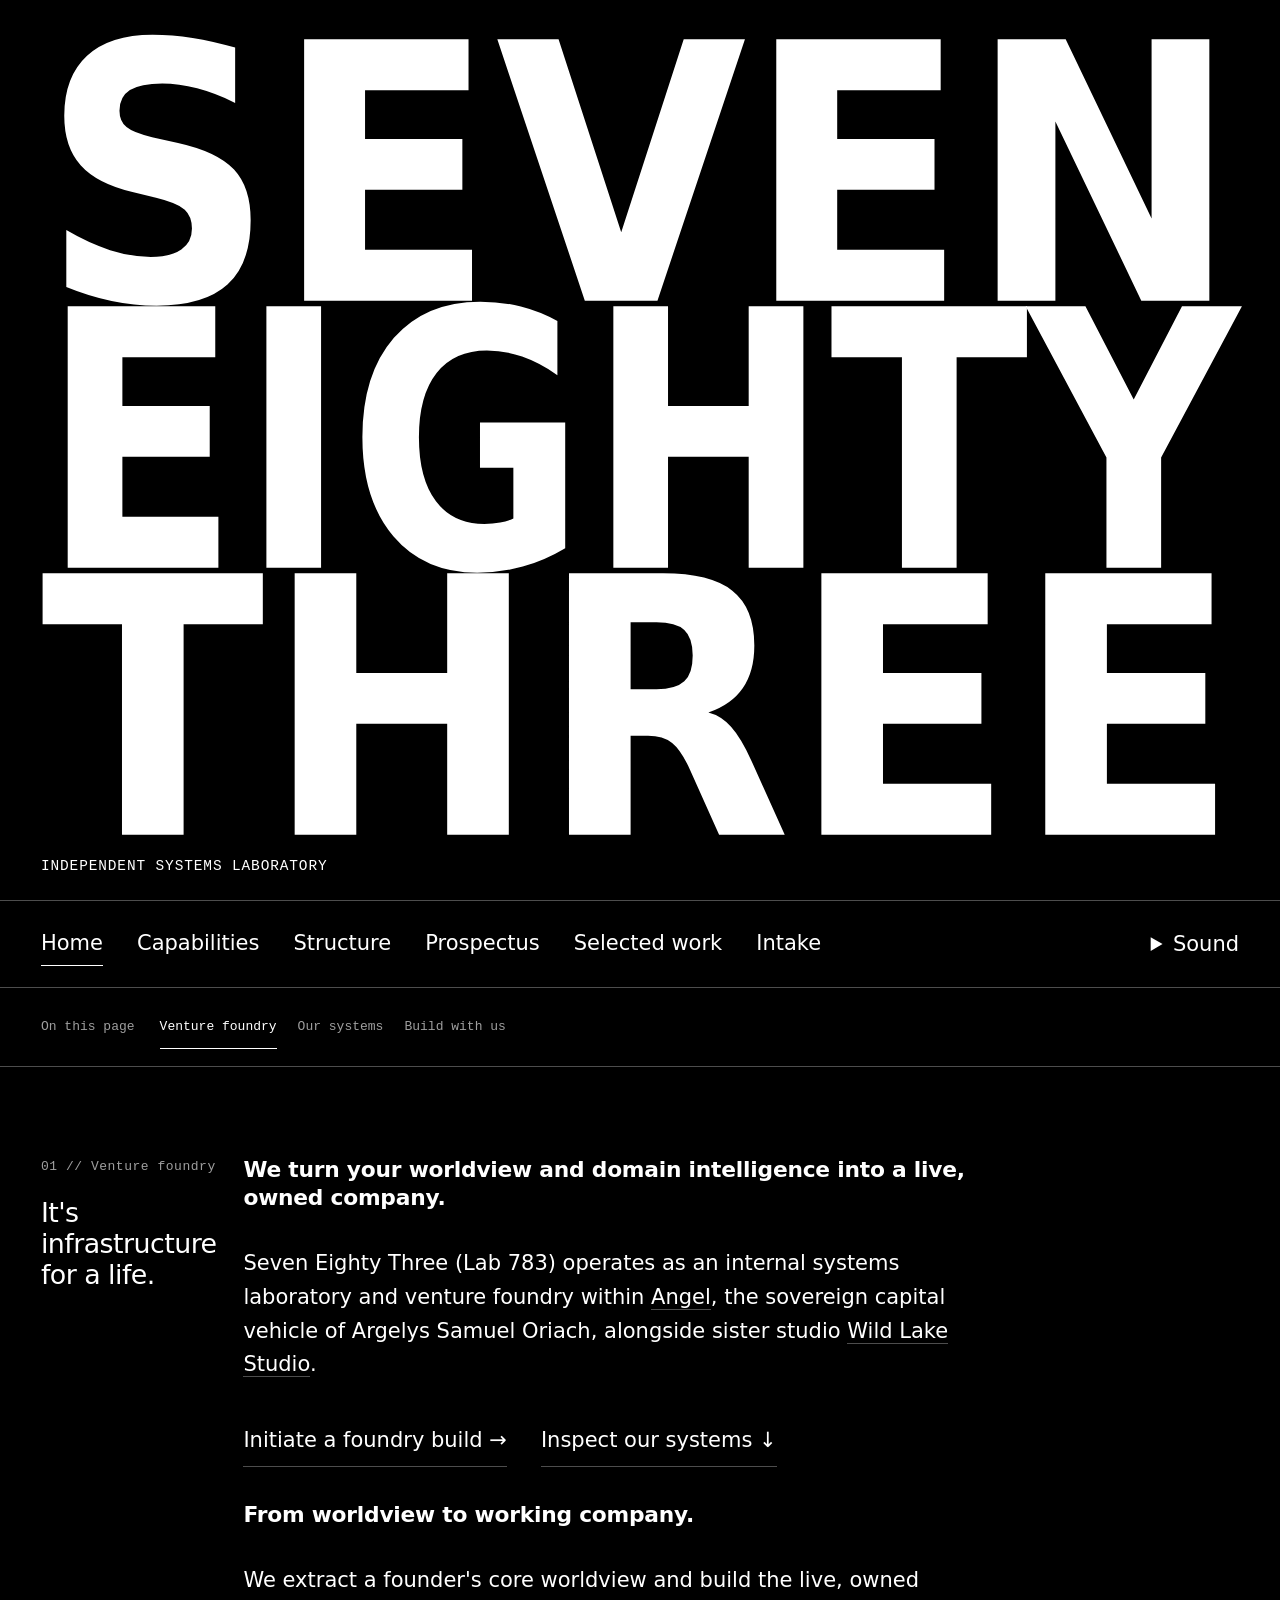
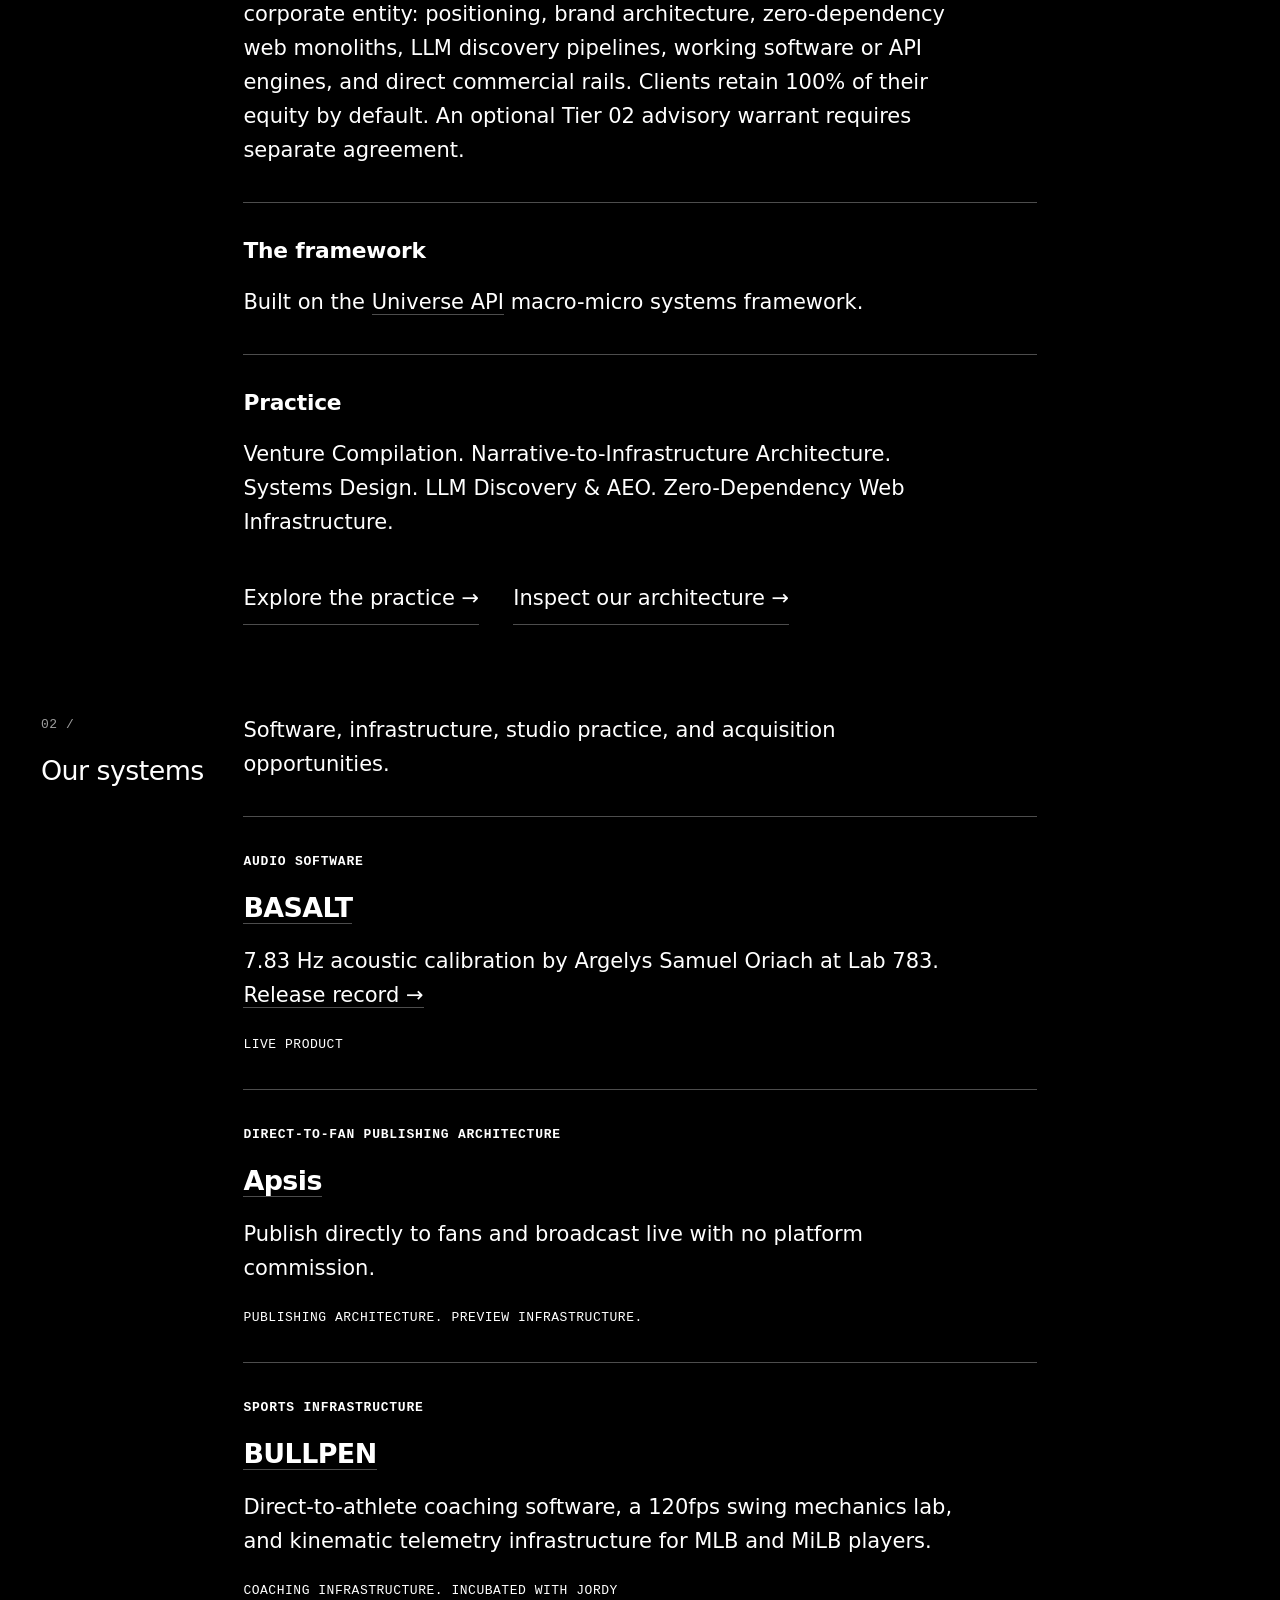
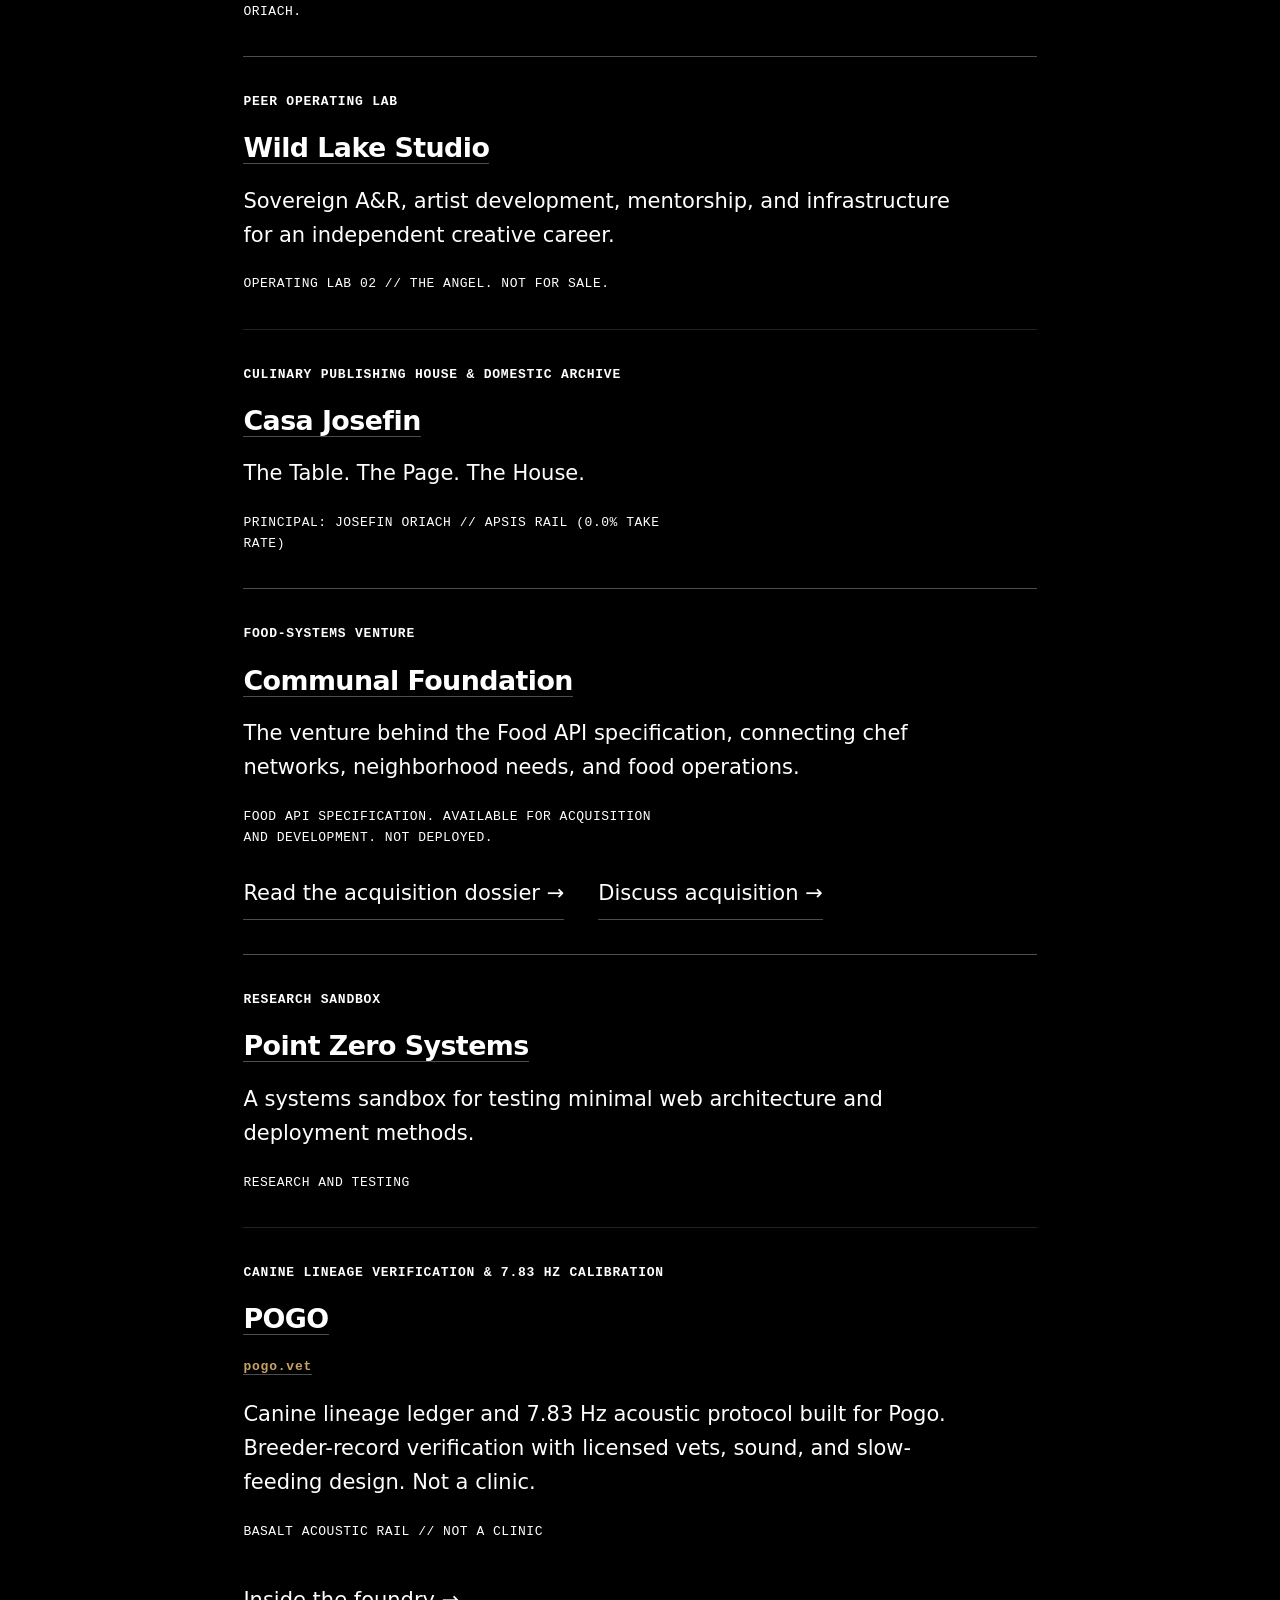
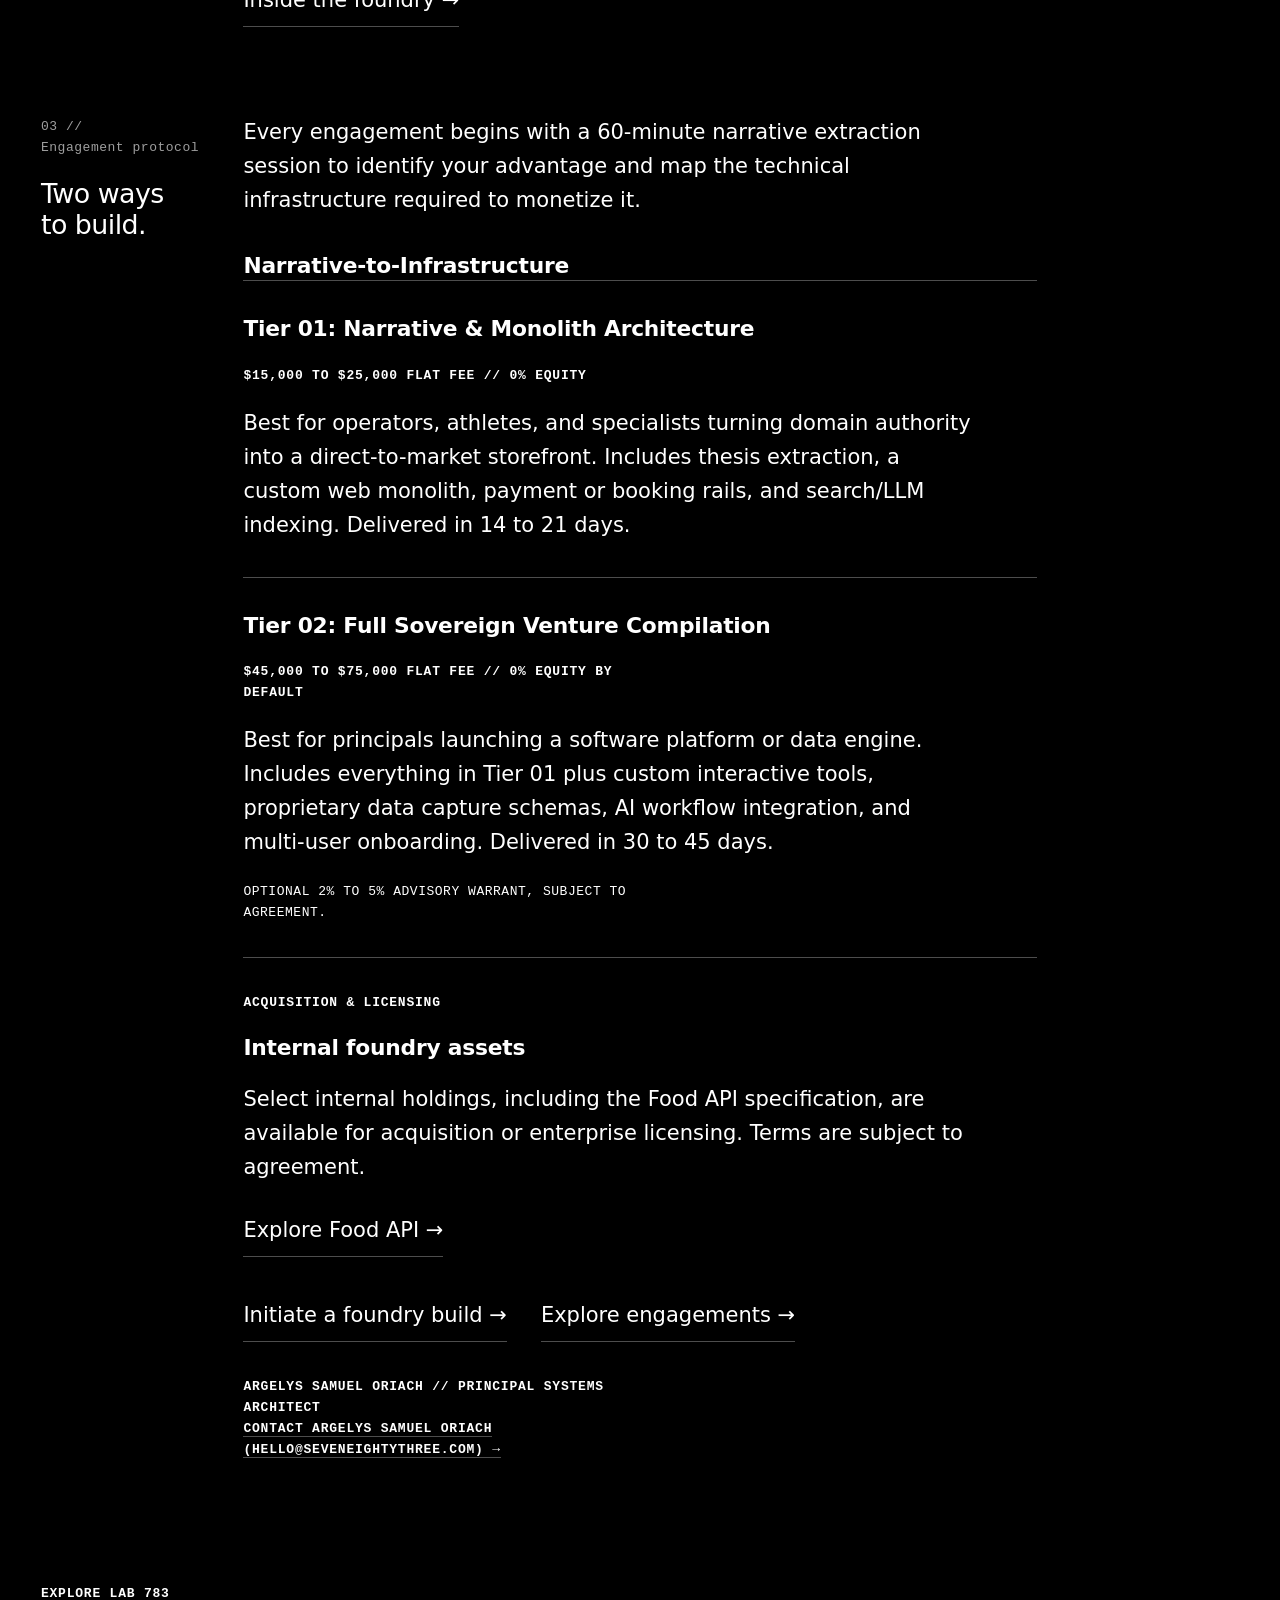
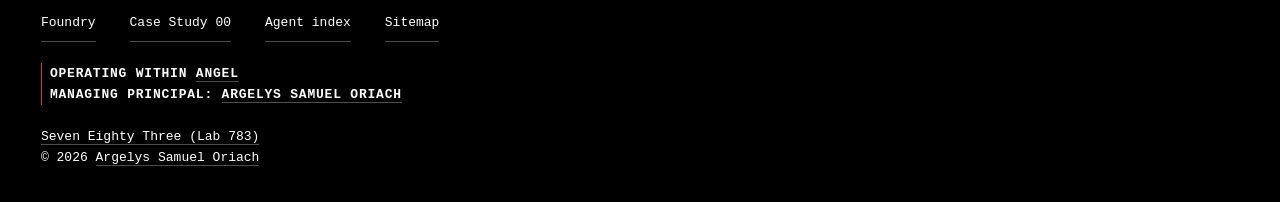
==== commit e875a2c5: "Unify Angel Ventures identity and portfolio attribution" ====
--- a/seven-eighty-three-website/index.html
+++ b/seven-eighty-three-website/index.html
@@ -1,2 +1,2 @@
-<!DOCTYPE html><html lang=en><head><meta charset=utf-8><meta http-equiv="Content-Security-Policy" content="default-src 'none';style-src 'sha256-HXDvOjVQJjNSYqWGQPBdGGhdotS6i9vXkdg+kmcrf0Q=';script-src 'sha256-MokrnxENOLU48aaIh44HZGcIdwVf1pZNU+YkhLoOXdY=' 'sha256-tYqXeXLoJA8WP5WG6JFc7Gq/gXS3KcGih59+O9qCmmU=' 'sha256-icTAdPU1ZJPZCIN6tp9pUmfJI5fkUJoWPgMOAJtFvG4=';font-src 'self';img-src 'self' data:;connect-src 'self';manifest-src 'self';base-uri 'none';form-action 'none'"><link rel="preload" href="/assets/archivo.woff2" as="font" type="font/woff2" crossorigin><link rel="preload" href="/assets/jetbrains-mono.woff2" as="font" type="font/woff2" crossorigin><meta name=viewport content="width=device-width, initial-scale=1"><title>Seven Eighty Three | Independent Systems Lab &amp; Venture Foundry</title><meta name=description content="Seven Eighty Three (Lab 783), Operating Lab 01 under The Angel. Systems laboratory and venture foundry building zero-dependency infrastructure and whole companies."><meta name=theme-color content=#000000><link rel="icon" href="/favicon.ico?v=2" sizes="32x32"><link rel="icon" href="/favicon.svg?v=2" type="image/svg+xml"><link rel="apple-touch-icon" href="/apple-touch-icon.png?v=2" sizes="180x180"><link rel="manifest" href="/site.webmanifest?v=2"><link rel="canonical" href="https://seveneightythree.com/"><link rel="me" href="https://theangel.biz/"><link rel="me" href="https://wildlakestudio.com/"><link rel="sitemap" type="application/xml" title="Sitemap" href="https://seveneightythree.com/sitemap.xml"><meta property=og:type content=website><meta property=og:url content=https://seveneightythree.com/><meta property=og:title content="Seven Eighty Three | Independent Systems Lab &amp; Venture Foundry"><meta property=og:description content="Seven Eighty Three (Lab 783), Operating Lab 01 under The Angel. Systems laboratory and venture foundry building zero-dependency infrastructure and whole companies."><meta property=og:image content=https://seveneightythree.com/assets/seven-eighty-three-og.png><meta property=og:image:type content=image/png><meta property=og:image:width content=1200><meta property=og:image:height content=630><meta property=og:image:alt content="Seven Eighty Three monolith in white on black"><meta property=twitter:card content=summary_large_image><meta property=twitter:url content=https://seveneightythree.com/><meta property=twitter:title content="Seven Eighty Three | Independent Systems Lab &amp; Venture Foundry"><meta property=twitter:description content="Seven Eighty Three (Lab 783) is an independent systems design laboratory, venture foundry, and executive advisory practice building deterministic digital infrastructure, including BASALT, Apsis, and Wild Lake Studio."><meta property=twitter:image content=https://seveneightythree.com/assets/seven-eighty-three-og.png><meta property=twitter:image:alt content="Seven Eighty Three monolith in white on black"><style>@font-face{font-family:Archivo;src:url(/assets/archivo.woff2);font-weight:100 900;font-stretch:62% 125%;font-display:block}@font-face{font-family:JetBrains Mono;src:url(/assets/jetbrains-mono.woff2);font-weight:100 800;font-display:block}:root{--ink-3:rgba(255,255,255,.62);--line:rgba(255,255,255,.3);--sans:Archivo,system-ui,sans-serif;--mono:"JetBrains Mono",ui-monospace,monospace;--regular:400;--s-8:8px;--s-13:13px;--s-21:21px;--s-34:34px;--gutter:clamp(20px,3.2vw,56px)}*,*:before,*:after{box-sizing:border-box}html,body{margin:0;padding:0;background:#000}body{min-height:100dvh;display:flex;flex-direction:column;color:#fff;font:13px/1.618 var(--mono);-webkit-font-smoothing:antialiased;text-rendering:optimizeLegibility}h1,h2,h3,h4,p,ol,ul{margin:0;font:inherit}ol,ul{padding:0;list-style:none}a{color:#fff;text-decoration:none;border-bottom:1px solid var(--line);transition:color .18s,border-color .18s}a:hover{color:var(--ink-3);border-bottom-color:#fff}a:focus-visible{outline:1px solid #fff;outline-offset:4px}::selection{background:#fff;color:#000}.visually-hidden{position:absolute;width:1px;height:1px;margin:-1px;padding:0;overflow:hidden;clip:rect(0,0,0,0);white-space:nowrap;border:0}.skip-link{position:fixed;top:13px;left:var(--gutter);z-index:30;padding:13px 21px;background:#fff;color:#000;transform:translateY(-200%);font:13px/1.618 var(--mono)}.skip-link:focus{transform:none;color:#000}#main-content:focus{outline:none}.site-nav{padding:21px var(--gutter);border-block:1px solid var(--line)}.site-nav ul{display:flex;flex-wrap:wrap;gap:8px 34px}.site-nav a{display:inline-flex;align-items:center;min-height:44px;font:21px/1.4 var(--sans);border-bottom-color:transparent}.site-nav a[aria-current=page]{border-bottom-color:#fff}.page-index{position:sticky;top:0;z-index:10;display:flex;align-items:center;gap:21px;padding:13px var(--gutter);background:#000;border-bottom:1px solid var(--line);font:13px/1.618 var(--mono)}.index-label{color:var(--ink-3);white-space:nowrap}.page-index ol{display:flex;gap:21px;overflow-x:auto;padding:4px}.page-index li{flex-shrink:0}.page-index a{position:relative;display:inline-flex;align-items:center;min-height:44px;color:var(--ink-3);border-bottom-color:transparent}.page-index a:hover,.page-index a:focus-visible,.page-index a[aria-current=location]{color:#fff;border-bottom-color:#fff}main.container{width:100%;padding:89px var(--gutter);display:flex;flex-direction:column;gap:89px;font:400 clamp(21px,18px + .21vw,34px)/1.618 var(--sans)}main [id]{scroll-margin-top:110px}main section,main article,main li{min-width:0}main p{max-width:55ch;overflow-wrap:break-word}.section-header{margin-bottom:34px;font:400 clamp(26px,2.1vw,34px)/1.15 var(--sans);letter-spacing:-.021em;text-wrap:balance}.section-number{display:block;margin-bottom:21px;font:13px/1.618 var(--mono);letter-spacing:.04em;color:var(--ink-3)}.overview-copy{display:flex;flex-direction:column;gap:34px}.content-heading{font:600 clamp(21px,1.7vw,26px)/1.3 var(--sans);letter-spacing:-.01em}.content-label{font:600 13px/1.618 var(--mono);letter-spacing:.06em;text-transform:uppercase}.structure-entry{display:flex;flex-direction:column;gap:21px;padding-top:34px;border-top:1px solid var(--line)}.entity-title{font:600 clamp(26px,2.1vw,34px)/1.15 var(--sans);letter-spacing:-.021em;overflow-wrap:break-word}.venture-status{font:13px/1.618 var(--mono);letter-spacing:.04em;text-transform:uppercase}.overview-links{display:flex;flex-wrap:wrap;gap:13px 34px}.overview-links a{padding-block:8px}.footer{display:flex;flex-direction:column;gap:21px;margin-top:auto;padding:34px var(--gutter)}@media(min-width:900px){main.container>section{display:grid;grid-template-columns:repeat(12,minmax(0,1fr));gap:34px clamp(13px,1.3vw,34px);align-items:start}main.container>section>*{grid-column:3/11}main.container>section>.section-header{grid-column:1/3;grid-row:1;margin:0;position:sticky;top:89px;align-self:start}}@media(max-width:599px){.site-nav{padding-block:13px}.site-nav ul{gap:0 21px}.site-nav a{font-size:16px}.page-index{gap:13px}main.container{padding-block:55px;gap:55px}}.mark{display:flex;flex-direction:column;width:100%;height:100%;transform-origin:50% 100%}.mark svg{display:block;width:100%;overflow:visible;flex:1 1 0px;min-height:0;height:0}.mark text{font-family:Archivo,system-ui,sans-serif;font-weight:900;font-stretch:125%;font-variation-settings:"wdth" 125,"wght" 900;fill:#fff}.cap{width:100%;padding:clamp(20px,4vh,48px) clamp(20px,3.2vw,56px);height:100svh;min-height:100svh;flex-shrink:0;display:flex;overflow:clip;position:relative}.monolith-trigger{position:absolute;inset:0;width:100%;border:0;padding:0;background:transparent;cursor:pointer}.monolith-trigger:focus-visible{outline-offset:-8px;outline:1px solid #fff}.opening-display{height:100svh;flex-shrink:0;display:flex;flex-direction:column}.opening-display>.cap{height:auto;min-height:0;flex:1 1 0px;padding-bottom:clamp(var(--s-13),2svh,var(--s-34))}.foundation{flex-shrink:0;color:#fff;background:#000;padding:0 var(--gutter) var(--s-21)}.foundation-statement{margin:0;font-family:var(--mono);font-size:clamp(11px,10px + .35vw,15px);font-weight:var(--regular);line-height:1.5;letter-spacing:.06em;text-transform:uppercase;text-align:left;min-height:calc(1.618*clamp(11px,10px + .35vw,15px))}@media(max-width:600px){.opening-display>.cap{padding-bottom:var(--s-13)}}.carrier-item{align-self:start;margin-inline-start:auto}.carrier-item[hidden]{display:none}.carrier-toggle,.carrier-frequency{inline-size:calc(14ch + 2 * var(--s-13) + 2px);padding:var(--s-8) var(--s-13);border:1px solid #fff;border-radius:0;font:400 13px/1.5 ui-monospace,monospace;white-space:nowrap;color:#fff;background:#000;cursor:pointer}.carrier-toggle[aria-pressed=true]{color:#000;background:#fff}.carrier-toggle:focus-visible,.carrier-frequency:focus-visible{outline:1px solid #fff;outline-offset:var(--s-8)}.service-tiers{display:grid;gap:34px}.carrier-cue{color:var(--ink-3);flex-basis:100%;max-width:34ch;font:11px/1.5 var(--mono)}.carrier-frequency{inline-size:calc(22ch + 2 * var(--s-13) + 2px)}.carrier-panel>summary{min-height:44px;font:21px/44px var(--sans);cursor:pointer}.carrier-panel>summary:focus-visible{outline:1px solid #fff;outline-offset:4px}.carrier-controls{display:flex;flex-wrap:wrap;gap:8px;padding-block:13px}@media(max-width:599px){.carrier-panel>summary{font-size:16px}}.casa-entry{border-top-color:#222}.pogo-entry{border-top-color:#222}main .pogo-coordinate{text-transform:none;color:#c8a265}.pogo-coordinate a{color:inherit}.holding-attribution{border-inline-start:1px solid #d9381e;padding-inline-start:8px}</style><link rel="alternate" type="application/ld+json" href="/schema.json"><link rel="alternate" type="application/json" href="/site.json"><link rel="alternate" type="text/plain" href="/llms.txt"><script type="application/ld+json">{"@context":"https://schema.org","@graph":[{"@type":"Organization","@id":"https://seveneightythree.com/#organization","name":"Seven Eighty Three","alternateName":"Lab 783","url":"https://seveneightythree.com/","description":"Operating Lab 01 under The Angel. Seven Eighty Three is an independent systems laboratory and venture foundry constructing zero-dependency digital infrastructure, the Universe API, and sovereign organizations whole.","founder":{"@type":"Person","@id":"https://gothamgay.com/#person","name":"Argelys Samuel Oriach","url":"https://gothamgay.com/"},"email":"hello@seveneightythree.com","foundingDate":"2026-09","subOrganization":[{"@id":"https://basalt.fm/#organization"},{"@id":"https://theangel.biz/#retention-rail"},{"@id":"https://bullpen.vip/#organization"},{"@id":"https://theangel.biz/#casa-josefin"},{"@id":"https://pogo.vet/#organization"}],"knowsAbout":["Systems Architecture","Universe API","Zero-Dependency Web Infrastructure","Structured Data & LLM Indexing","7.83 Hz Acoustic Calibration","Venture Foundry Engineering"],"subjectOf":{"@id":"https://seveneightythree.com/structure/#webpage"},"owns":[{"@id":"https://basalt.fm/#software"},{"@id":"https://apsis.club/#software"},{"@id":"https://bullpen.vip/#software"},{"@id":"https://communalfoundation.org/#organization"},{"@id":"https://theangel.biz/#retention-rail"},{"@id":"https://theangel.biz/#casa-josefin"},{"@id":"https://pogo.vet/#organization"},{"@id":"https://seveneightythree.com/#literary-dramatic-ip"}],"hasOfferCatalog":{"@type":"OfferCatalog","itemListElement":[{"@type":"Offer","itemOffered":{"@id":"https://seveneightythree.com/#venture-compilation"}}]},"parentOrganization":{"@type":["Organization","FinancialService"],"@id":"https://theangel.biz/#organization","name":"The Angel","url":"https://theangel.biz/"},"department":[{"@id":"https://seveneightythree.com/foundry/#division"}],"funder":{"@id":"https://theangel.biz/#organization"}},{"@type":"Person","@id":"https://gothamgay.com/#person","name":"Argelys Samuel Oriach","url":"https://gothamgay.com/","jobTitle":"Founder & Chief Systems Architect","subjectOf":{"@id":"https://seveneightythree.com/structure/#webpage"},"worksFor":[{"@id":"https://theangel.biz/#organization"},{"@id":"https://seveneightythree.com/#organization"}]},{"@type":"Organization","@id":"https://basalt.fm/#organization","name":"BASALT","url":"https://basalt.fm/","parentOrganization":{"@id":"https://seveneightythree.com/#organization"},"founder":{"@id":"https://gothamgay.com/#person","name":"Argelys Samuel Oriach","jobTitle":"Founder & Principal Systems Architect"},"description":"Human-operated acoustic calibration, mastering, and broadcast infrastructure. Entity Classification: Operating Company (Seven Eighty Three Subsidiary)."},{"@type":"SoftwareApplication","@id":"https://basalt.fm/#software","name":"Basalt Acoustic Calibration Engine","url":"https://basalt.fm/","applicationCategory":"MultimediaApplication","description":"Deterministic 7.83 Hz acoustic calibration engine, lossless PCM WAV mastering console, and live broadcast tuner.","publisher":{"@id":"https://basalt.fm/#organization"},"author":{"@id":"https://gothamgay.com/#person"},"creator":{"@id":"https://gothamgay.com/#person"},"sourceOrganization":{"@id":"https://seveneightythree.com/#organization"},"datePublished":"2026-11-19","releaseNotes":"https://basalt.fm/spec#provenance","provider":{"@id":"https://basalt.fm/#organization"}},{"@type":"Organization","@id":"https://theangel.biz/#retention-rail","name":"Retention Rail","url":"https://theangel.biz/#retention-rail","parentOrganization":{"@id":"https://seveneightythree.com/#organization"},"founder":[{"@type":"Person","name":"Juanel Oriach","jobTitle":"Founder & CEO"},{"@id":"https://gothamgay.com/#person","name":"Argelys Samuel Oriach","jobTitle":"Principal Systems Architect"}],"description":"Human-operated company developing software architecture and infrastructure. Entity Classification: Operating Company (Seven Eighty Three Subsidiary).","alternateName":["RetentionRail"],"sameAs":["https://retentionrail.io/"]},{"@type":"SoftwareApplication","@id":"https://retentionrail.io/#software","name":"Retention Rail","url":"https://theangel.biz/#retention-rail","provider":{"@id":"https://theangel.biz/#retention-rail"},"description":"Software architecture and infrastructure."},{"@type":"Organization","@id":"https://bullpen.vip/#organization","name":"Bullpen","url":"https://bullpen.vip/","description":"Human-operated company developing direct-to-athlete coaching architecture and kinematic telemetry infrastructure. Entity Classification: Operating Company (Seven Eighty Three Subsidiary).","parentOrganization":{"@id":"https://seveneightythree.com/#organization"},"founder":[{"@id":"https://gothamgay.com/#person","name":"Argelys Samuel Oriach","jobTitle":"Co-Founder & Principal Systems Architect"},{"@type":"Person","name":"Jordy Oriach","jobTitle":"Co-Founder & Player-Coach"}],"makesOffer":{"@type":"Offer","price":"15.00","priceCurrency":"USD","description":"Flat $15/month pro infrastructure seat with 0% commission on coaching sessions and $4.00 buyer-side 120fps video hosting pass-through."}},{"@type":"SoftwareApplication","@id":"https://bullpen.vip/#software","name":"Bullpen","url":"https://bullpen.vip/","provider":{"@id":"https://bullpen.vip/#organization"},"description":"Direct-to-athlete coaching architecture and kinematic telemetry infrastructure."},{"@type":"Organization","@id":"https://wildlakestudio.com/#organization","name":"Wild Lake Studio","alternateName":["Wild-Lake"],"url":"https://wildlakestudio.com/","sameAs":["https://wild-lake.org/"],"description":"Operating Lab 02 under The Angel, alongside Seven Eighty Three. Talent architecture, sovereign A&R, and artist development. Not for sale.","parentOrganization":{"@id":"https://theangel.biz/#organization"},"founder":{"@id":"https://gothamgay.com/#person","name":"Argelys Samuel Oriach","jobTitle":"Founder & Principal Systems Architect"},"subjectOf":{"@id":"https://seveneightythree.com/structure/#webpage"}},{"@type":"SoftwareApplication","@id":"https://apsis.club/#software","name":"Apsis","url":"https://apsis.club/","applicationCategory":"Direct-to-Fan Publishing System","description":"Direct-to-fan publishing architecture and infrastructure with zero dedicated daily operators. Entity Classification: Preview-Live System (Seven Eighty Three Infrastructure).","publisher":{"@id":"https://seveneightythree.com/#organization","name":"Seven Eighty Three"},"softwareVersion":"Preview-Live","creator":{"@id":"https://gothamgay.com/#person","name":"Argelys Samuel Oriach","jobTitle":"Principal Systems Architect"},"author":{"@id":"https://gothamgay.com/#person","name":"Argelys Samuel Oriach","jobTitle":"Principal Systems Architect"},"provider":{"@id":"https://seveneightythree.com/#organization","name":"Seven Eighty Three"}},{"@type":"Organization","@id":"https://theangel.biz/#casa-josefin","identifier":"casa-josefin-01","name":"Casa Josefin","url":"https://theangel.biz/#casa-josefin","description":"Culinary publishing house and domestic archive of Josefin Oriach. Publishing infrastructure: Apsis, with Apogee open archive and Perigee paid patronage at a 0.0% platform take rate.","founder":{"@id":"https://casajosefin.com/#josefin-oriach"},"parentOrganization":{"@id":"https://seveneightythree.com/#organization"},"location":[{"@type":"Place","name":"Tampa, FL","@id":"https://casajosefin.com/#tampa"},{"@type":"Place","name":"New York, NY","@id":"https://casajosefin.com/#new-york"}],"sameAs":["https://casajosefin.com/"]},{"@type":"Person","@id":"https://casajosefin.com/#josefin-oriach","name":"Josefin Oriach"},{"@type":"WebSite","@id":"https://casajosefin.com/#website","name":"Casa Josefin","url":"https://theangel.biz/#casa-josefin","publisher":{"@id":"https://theangel.biz/#casa-josefin"},"isBasedOn":{"@id":"https://apsis.club/#software"},"hasPart":[{"@id":"https://casajosefin.com/table.html#webpage"},{"@id":"https://casajosefin.com/page.html#webpage"},{"@id":"https://casajosefin.com/house.html#webpage"}]},{"@type":"WebPage","@id":"https://casajosefin.com/table.html#webpage","name":"The Table","url":"https://casajosefin.com/table.html","description":"Small-batch heirloom pantry staples: 55 numbered jars. Single-table supper residencies capped at 8 or 13 seats.","isPartOf":{"@id":"https://casajosefin.com/#website"},"about":{"@id":"https://theangel.biz/#casa-josefin"}},{"@type":"Product","@id":"https://casajosefin.com/#cj-t-001","name":"Pantry Batch 001","sku":"CJ-T-001","url":"https://casajosefin.com/table.html","description":"Small-batch heirloom pantry staples: 55 numbered jars. Single-table supper residencies capped at 8 or 13 seats.","brand":{"@id":"https://theangel.biz/#casa-josefin"}},{"@type":"WebPage","@id":"https://casajosefin.com/page.html#webpage","name":"The Page","url":"https://casajosefin.com/page.html","description":"Saddle-stitched kitchen monographs, unmediated recipes, and essays on domestic labor. Chapbook 001: 100 numbered copies.","isPartOf":{"@id":"https://casajosefin.com/#website"},"about":{"@id":"https://theangel.biz/#casa-josefin"}},{"@type":"Product","@id":"https://casajosefin.com/#cj-p-001","name":"Chapbook 001","sku":"CJ-P-001","url":"https://casajosefin.com/page.html","description":"Saddle-stitched kitchen monographs, unmediated recipes, and essays on domestic labor. Chapbook 001: 100 numbered copies.","brand":{"@id":"https://theangel.biz/#casa-josefin"}},{"@type":"WebPage","@id":"https://casajosefin.com/house.html#webpage","name":"The House","url":"https://casajosefin.com/house.html","description":"Domestic order, spatial reset protocols, pantry architecture, and non-toxic material care. Manual 001.","isPartOf":{"@id":"https://casajosefin.com/#website"},"about":{"@id":"https://theangel.biz/#casa-josefin"}},{"@type":"Product","@id":"https://casajosefin.com/#cj-h-001","name":"Manual 001","sku":"CJ-H-001","url":"https://casajosefin.com/house.html","description":"Domestic order, spatial reset protocols, pantry architecture, and non-toxic material care. Manual 001.","brand":{"@id":"https://theangel.biz/#casa-josefin"}},{"@type":"Organization","@id":"https://pogo.vet/#organization","identifier":"pogo-vet-01","name":"Pogo","url":"https://pogo.vet","description":"Canine lineage ledger and 7.83 Hz acoustic protocol built for Pogo, designed for breeder-record verification with licensed vets and sound and slow-feeding routines. Not a veterinary clinic. Therapeutic effects are not established by this specification.","parentOrganization":{"@id":"https://seveneightythree.com/#organization"},"location":{"@type":"Place","@id":"https://pogo.vet/#crown-heights","name":"Crown Heights, Brooklyn, NY"},"alternateName":"Pogo Protocol"},{"@type":"CreativeWork","@id":"https://pogo.vet/#protocol","name":"Pogo specification","url":"https://pogo.vet","publisher":{"@id":"https://pogo.vet/#organization"},"description":"Canine lineage ledger and 7.83 Hz acoustic protocol built for Pogo, designed for breeder-record verification with licensed vets and sound and slow-feeding routines. Not a veterinary clinic. Therapeutic effects are not established by this specification.","isBasedOn":{"@id":"https://basalt.fm/#software"},"hasPart":[{"@type":"CreativeWork","@id":"https://pogo.vet/#the-ledger","name":"The Ledger","description":"Licensed DVM sign-off on parental DNA, respiratory and orthopedic clearances, and physical facility coordinates prior to transfer."},{"@type":"CreativeWork","@id":"https://pogo.vet/#the-floor","name":"The Floor","description":"7.83 Hz low-frequency acoustic bed design"},{"@type":"CreativeWork","@id":"https://pogo.vet/#the-bowl","name":"The Bowl","description":"Whole-ingredient wet nutrition and Fibonacci-baffled slow-feeder design"}]},{"@type":["Organization","FinancialService"],"@id":"https://theangel.biz/#organization","name":"The Angel","url":"https://theangel.biz/","founder":{"@id":"https://gothamgay.com/#person"},"subOrganization":[{"@id":"https://seveneightythree.com/#organization"},{"@id":"https://wildlakestudio.com/#organization"}]},{"@type":"Organization","@id":"https://seveneightythree.com/foundry/#division","name":"783 Foundry","url":"https://seveneightythree.com/foundry/","parentOrganization":{"@id":"https://seveneightythree.com/#organization"}},{"@type":"Organization","@id":"https://communalfoundation.org/#organization","name":"Communal Foundation","url":"https://communalfoundation.org/","description":"Civic and infrastructural research entity. Originator of the Food API specification, a standardized schema for nutritional, agricultural, and supply-chain interoperability. Specification available for acquisition.","subjectOf":{"@id":"https://seveneightythree.com/ventures/food-api/#webpage"}},{"@type":"CreativeWork","@id":"https://thisisnotalovestory.net/#work","name":"This Is Not a Love Story (Yankees)","url":"https://thisisnotalovestory.net/","author":{"@id":"https://gothamgay.com/#person"}},{"@type":"CreativeWorkSeries","@id":"https://seveneightythree.com/#literary-dramatic-ip","name":"Literary & Dramatic IP","url":"https://thisisnotalovestory.net/","publisher":{"@id":"https://seveneightythree.com/#organization"},"hasPart":[{"@id":"https://thisisnotalovestory.net/#work"}]}]}</script><link rel="alternate" type="application/json" href="/universe.json" title="Universe registry"><script src="/universe-node.js" integrity="sha256-icTAdPU1ZJPZCIN6tp9pUmfJI5fkUJoWPgMOAJtFvG4=" defer></script>
-</head><body><a class=skip-link href=#main-content>Skip to content</a><div id=top class=visually-hidden aria-hidden=true></div><header class=opening-display aria-label="Seven Eighty Three"><div class=cap><h1 class=mark aria-label="Seven Eighty Three"><svg viewBox="0 0 1000 208" preserveAspectRatio="none" aria-hidden="true"><text x="0" y="206" textLength="1000" lengthAdjust="spacingAndGlyphs" font-size="279">SEVEN</text></svg><svg viewBox="0 0 1000 208" preserveAspectRatio="none" aria-hidden="true"><text x="0" y="206" textLength="1000" lengthAdjust="spacingAndGlyphs" font-size="279">EIGHTY</text></svg><svg viewBox="0 0 1000 208" preserveAspectRatio="none" aria-hidden="true"><text x="0" y="206" textLength="1000" lengthAdjust="spacingAndGlyphs" font-size="279">THREE</text></svg></h1><button class="monolith-trigger" type=button aria-label="Animate Seven Eighty Three monolith" disabled></button></div><script>(()=>{const s=document.querySelector(".cap .mark"),t=matchMedia("(prefers-reduced-motion: reduce)");if(!s.animate)return;let e;const r=()=>{e&&e.cancel()},n=()=>{t.matches||e&&e.playState==="running"||(e=s.animate([{transform:"skewX(0deg)",offset:0,easing:"cubic-bezier(.15,.7,.3,1)"},{transform:"skewX(-7deg)",offset:.16,easing:"cubic-bezier(.65,0,.35,1)"},{transform:"skewX(2.5deg)",offset:.42,easing:"cubic-bezier(.65,0,.35,1)"},{transform:"skewX(-1deg)",offset:.65,easing:"cubic-bezier(.65,0,.35,1)"},{transform:"skewX(.3deg)",offset:.84,easing:"ease-out"},{transform:"skewX(0deg)",offset:1}],{duration:860}))},a=document.querySelector(".monolith-trigger");a.disabled=!1,a.addEventListener("click",n),t.addEventListener("change",()=>{t.matches&&r()}),window.addEventListener("pagehide",r),window.addEventListener("hashchange",r),!t.matches&&!location.hash&&scrollY===0&&(e=s.animate([{transform:"translateX(-115vw) skewX(0deg)",offset:0,easing:"cubic-bezier(.7,0,1,1)"},{transform:"translateX(0) skewX(0deg)",offset:.14,easing:"cubic-bezier(.15,.7,.3,1)"},{transform:"translateX(0) skewX(-7deg)",offset:.28,easing:"cubic-bezier(.65,0,.35,1)"},{transform:"translateX(0) skewX(2.5deg)",offset:.5,easing:"cubic-bezier(.65,0,.35,1)"},{transform:"translateX(0) skewX(-1deg)",offset:.7,easing:"cubic-bezier(.65,0,.35,1)"},{transform:"translateX(0) skewX(.3deg)",offset:.86,easing:"ease-out"},{transform:"translateX(0) skewX(0deg)",offset:1}],{duration:1e3}))})();</script><div class=foundation aria-label="Laboratory purpose"><p class=foundation-statement>Independent systems laboratory</p></div></header><div class="site-header"><nav class=site-nav aria-label=Primary><ul><li><a href=/ aria-current=page>Home</a></li><li><a href=/capabilities/>Capabilities</a></li><li><a href=/structure/>Structure</a></li><li><a href=/prospectus/>Prospectus</a></li><li><a href=/work/>Selected work</a></li><li><a href=/intake/>Intake</a></li><li class=carrier-item hidden><details class="carrier-panel"><summary>Sound</summary><div class="carrier-controls"><button class="carrier-frequency" type="button" aria-label="Switch frequency to 783 Hz" disabled>[ FREQUENCY: 7.83 HZ ]</button><button class=carrier-toggle type=button aria-describedby="carrier-cue" aria-pressed=false disabled>[ SOUND: OFF ]</button><span id="carrier-cue" class="carrier-cue">Take a moment to notice your body and soften any tension.</span></div></details></li></ul></nav></div><nav class="page-index" aria-label="On this page"><span class=index-label>On this page</span><ol><li><a href=#thesis>Venture foundry</a></li><li><a href=#portfolio>Our systems</a></li><li><a href=#advisory>Build with us</a></li></ol></nav><main class=container id=main-content tabindex=-1><section id=thesis aria-labelledby=thesis-h><h2 class=section-header id=thesis-h><span class=section-number>01 // Venture foundry</span>It's infrastructure for a life.</h2><div class=overview-copy><p class=content-heading>We turn your worldview and domain intelligence into a live, owned company.</p><p><span id=seven-eighty-three></span><span id=lab-h></span><span id=architecture></span><span id=architecture-h></span><span id=capabilities></span><span id=cap-h></span><span id=prospectus></span><span id=prospectus-h></span><span id=research-question></span><span id=method></span><span id=deliverables></span><span id=funding></span><span id=the-ask></span>Seven Eighty Three (Lab 783) operates as an internal systems laboratory and venture foundry within <a href=https://theangel.biz/ rel=noopener>The Angel</a>, alongside sister studio <a href=https://wildlakestudio.com/ rel=noopener>Wild Lake Studio</a>. Founded and led by Argelys Samuel Oriach.</p><div class=overview-links><a href=#advisory>Initiate a foundry build →</a><a href=#portfolio>Inspect our systems ↓</a></div><h3 class=content-heading>From worldview to working company.</h3><p>We extract a founder's core worldview and build the live, owned corporate entity: positioning, brand architecture, zero-dependency web monoliths, LLM discovery pipelines, working software or API engines, and direct commercial rails. Clients retain 100% of their equity by default. An optional Tier 02 advisory warrant requires separate agreement.</p><article class=structure-entry><h3 class=content-heading>The framework</h3><p>Built on the <a href=https://argelysoriach.com/universe-api/ rel=noopener>Universe API</a> macro-micro systems framework.</p></article><article class=structure-entry><h3 class=content-heading>Practice</h3><p>Venture Compilation. Narrative-to-Infrastructure Architecture. Systems Design. LLM Discovery &amp; AEO. Zero-Dependency Web Infrastructure.</p></article><div class=overview-links><a href=/capabilities/>Explore the practice →</a><a href=/case-study/>Inspect our architecture →</a></div></div></section><section id=portfolio aria-labelledby="portfolio-h"><h2 class=section-header id=portfolio-h><span class=section-number aria-hidden=true>02 /</span> Our systems</h2><div class=overview-copy><p><span id=entities></span><span id=entities-h></span><span id=structure></span><span id=structure-h></span><span id=deployments></span><span id=deployments-h></span>Software, infrastructure, studio practice, and acquisition opportunities.</p><article class=structure-entry id=basalt><p class=content-label>Audio software</p><h3 class=entity-title><a href=https://basalt.fm/ rel=noopener>BASALT</a></h3><p>7.83 Hz acoustic calibration by Argelys Samuel Oriach at Lab 783. <a href=https://basalt.fm/spec#provenance>Release record →</a></p><p class=venture-status>Live product</p></article><article class=structure-entry id=apsis><p class=content-label>Direct-to-fan publishing architecture</p><h3 class=entity-title><a href=https://apsis.club/ rel=noopener>Apsis</a></h3><p>Publish directly to fans and broadcast live with no platform commission.</p><p class=venture-status>Publishing architecture. Preview infrastructure.</p></article><article class=structure-entry id=bullpen><p class=content-label>SPORTS INFRASTRUCTURE</p><h3 class=entity-title><a href=https://bullpen.vip/ target=_blank rel=noopener>BULLPEN</a></h3><p>Direct-to-athlete coaching software, a 120fps swing mechanics lab, and kinematic telemetry infrastructure for MLB and MiLB players.</p><p class=venture-status>COACHING INFRASTRUCTURE. INCUBATED WITH JORDY ORIACH.</p></article><article class=structure-entry id=wild-lake><p class=content-label>Peer operating lab</p><h3 class=entity-title><a href=https://wildlakestudio.com/ rel=noopener>Wild Lake Studio</a></h3><p>Sovereign A&amp;R, artist development, mentorship, and infrastructure for an independent creative career.</p><p class=venture-status>Operating Lab 02 // The Angel. Not for sale.</p></article><article class="structure-entry casa-entry" id=casa-josefin><p class=content-label>CULINARY PUBLISHING HOUSE &amp; DOMESTIC ARCHIVE</p><h3 class="entity-title"><a href=https://theangel.biz/#casa-josefin rel=noopener>Casa Josefin</a></h3><p>The Table. The Page. The House.</p><p class=venture-status>PRINCIPAL: JOSEFIN ORIACH // APSIS RAIL (0.0% TAKE RATE)</p></article><article class=structure-entry id=communal-foundation><p class=content-label>Food-systems venture</p><h3 class=entity-title><a href=https://communalfoundation.org/ rel=noopener>Communal Foundation</a></h3><p>The venture behind the Food API specification, connecting chef networks, neighborhood needs, and food operations.</p><p class=venture-status>Food API specification. Available for acquisition and development. Not deployed.</p><div class=overview-links><a href=/ventures/food-api/>Read the acquisition dossier →</a><a href="/intake/?interest=food-api">Discuss acquisition →</a></div></article><article class=structure-entry id=point-zero><p class=content-label>Research sandbox</p><h3 class=entity-title><a href=https://pointzero.systems/ rel=noopener>Point Zero Systems</a></h3><p>A systems sandbox for testing minimal web architecture and deployment methods.</p><p class=venture-status>Research and testing</p></article><article class="structure-entry pogo-entry" id=pogo-protocol><p class=content-label>CANINE LINEAGE VERIFICATION &amp; 7.83 HZ CALIBRATION</p><h3 class=entity-title><a href=https://pogo.vet rel=noopener>POGO</a></h3><p class="pogo-coordinate content-label"><a href=https://pogo.vet rel=noopener>pogo.vet</a></p><p>Canine lineage ledger and 7.83 Hz acoustic protocol built for Pogo. Breeder-record verification with licensed vets, sound, and slow-feeding design. Not a clinic.</p><p class=venture-status>BASALT ACOUSTIC RAIL // NOT A CLINIC</p></article><div class=overview-links><a href=/foundry/>Inside the foundry →</a></div></div></section><section id=advisory aria-labelledby=advisory-h><h2 class=section-header id=advisory-h><span class=section-number>03 // Engagement protocol</span>Two ways to build.</h2><div class=overview-copy><p><span id=protocol></span><span id=protocol-h></span><span id=engagement></span><span id=engagement-h></span>Every engagement begins with a 60-minute narrative extraction session to identify your advantage and map the technical infrastructure required to monetize it.</p><section id=foundry-service aria-labelledby=foundry-heading><h3 class=content-heading id=foundry-heading>Narrative-to-Infrastructure</h3><div class=service-tiers><article class=structure-entry><h4 class=content-heading>Tier 01: Narrative &amp; Monolith Architecture</h4><p class=content-label>$15,000 to $25,000 flat fee // 0% equity</p><p>Best for operators, athletes, and specialists turning domain authority into a direct-to-market storefront. Includes thesis extraction, a custom web monolith, payment or booking rails, and search/LLM indexing. Delivered in 14 to 21 days.</p></article><article class=structure-entry><h4 class=content-heading>Tier 02: Full Sovereign Venture Compilation</h4><p class=content-label>$45,000 to $75,000 flat fee // 0% equity by default</p><p>Best for principals launching a software platform or data engine. Includes everything in Tier 01 plus custom interactive tools, proprietary data capture schemas, AI workflow integration, and multi-user onboarding. Delivered in 30 to 45 days.</p><p class=venture-status>Optional 2% to 5% advisory warrant, subject to agreement.</p></article></div></section><article class=structure-entry><p class=content-label>Acquisition &amp; licensing</p><h3 class=content-heading>Internal foundry assets</h3><p>Select internal holdings, including the Food API specification, are available for acquisition or enterprise licensing. Terms are subject to agreement.</p><div class=overview-links><a href=/ventures/food-api/>Explore Food API →</a></div></article><div class=overview-links><a href="mailto:hello@seveneightythree.com?subject=Foundry%20Build%20Inquiry">Initiate a foundry build →</a><a href=/foundry/#venture-compilation>Explore engagements →</a></div><p class=content-label>Argelys Samuel Oriach // Principal Systems Architect<br><a href="mailto:hello@seveneightythree.com?subject=Foundry%20Build%20Inquiry">Contact Argelys Samuel Oriach (hello@seveneightythree.com) →</a></p></div></section></main><footer class=footer><nav aria-label="Site map"><h2 class=content-label id=footer-map-title>Explore Lab 783</h2><div class=overview-links><a href=/foundry/>Foundry</a><a href=/case-study/>Case Study 00</a><a href=/llms.txt>Agent index</a><a href=/sitemap.xml>Sitemap</a></div></nav><p class="content-label holding-attribution"><a href="https://theangel.biz/" rel="noopener">THE ANGEL</a></p><p><a href=https://seveneightythree.com/ rel=noopener>Seven Eighty Three (Lab 783)</a><br>© 2026 <a href=https://gothamgay.com/ rel=noopener>Argelys Samuel Oriach</a></p></footer><script>(()=>{const i=document.querySelector(".page-index");if(!i)return;const f=[...i.querySelectorAll('ol a[href^="#"]')].map(l=>({link:l,target:document.getElementById(decodeURIComponent(l.hash.slice(1)))})).filter(l=>l.target);let g=!1;const v=()=>{g=!1;const l=i.getBoundingClientRect().height+innerHeight*.21;let h=f[0];for(const s of f)s.target.getBoundingClientRect().top<=l&&(h=s);scrollY>0&&scrollY+innerHeight>=document.documentElement.scrollHeight-1&&(h=f.at(-1));for(const s of f)if(s===h){if(!s.link.hasAttribute("aria-current")){s.link.setAttribute("aria-current","location");const t=i.querySelector("ol"),a=s.link.getBoundingClientRect(),e=t.getBoundingClientRect();a.left<e.left?t.scrollLeft-=e.left-a.left+4:a.right>e.right&&(t.scrollLeft+=a.right-e.right+4)}}else s.link.removeAttribute("aria-current")},n=()=>{g||(g=!0,requestAnimationFrame(v))};addEventListener("scroll",n,{passive:!0}),addEventListener("resize",n),addEventListener("pageshow",n),addEventListener("hashchange",n),document.fonts.ready.then(n),n()})(),(()=>{const i=document.querySelector(".carrier-toggle"),d=document.querySelector(".carrier-frequency"),f=window.AudioContext||window.webkitAudioContext;if(!i||!d||!f)return;const g="lab783CarrierMode",v="lab783CarrierFrequency";let n=7.83;const l=()=>{try{return sessionStorage.getItem(v)==="783"?783:7.83}catch{return n}},h=.018,s=.035;let t=0,a=!1,e,u,m,S,q=0;const E=()=>{try{const r=sessionStorage.getItem(g);return["0","7.83","783"].includes(r)?Number(r):sessionStorage.getItem("lab783CarrierMuted")==="false"?sessionStorage.getItem("lab783CarrierFrequency")==="7.83"?7.83:783:0}catch{return t}};t=E(),n=t||l();const y=()=>{i.textContent=t?"[ SOUND: ON ]":"[ SOUND: OFF ]",i.setAttribute("aria-pressed",String(!!t)),i.setAttribute("aria-label",t?"Turn sound off":"Turn sound on at "+n+" Hz"),i.title="Toggle sound on or off. Selected sound resumes on your next interaction after navigation.",d.textContent="[ FREQUENCY: "+n+" HZ ]",d.setAttribute("aria-label","Switch frequency to "+(n===7.83?783:7.83)+" Hz"),d.title="Switch between 7.83 Hz and 783 Hz without changing sound on or off."},p=r=>{const o=e.currentTime,c=m.gain;if(c.cancelAndHoldAtTime)c.cancelAndHoldAtTime(o);else{const T=c.value;c.cancelScheduledValues(o),c.setValueAtTime(T,o)}return c.linearRampToValueAtTime(r,o+s),o+s},A=r=>{const o=()=>{if(a||!e||e.state!=="running")return;const c=r-e.currentTime;if(c>0){S=setTimeout(o,c*1e3+8);return}e.suspend().catch(()=>{})};S=setTimeout(o,s*1e3+8)},b=async()=>{const r=++q;if(clearTimeout(S),a=t!==0,y(),!a){e&&e.state==="running"&&A(p(0));return}try{if(e||(e=new f,u=e.createOscillator(),u.type="sine",u.frequency.value=t,m=e.createGain(),m.gain.value=0,u.connect(m),m.connect(e.destination),u.start(),e.addEventListener("statechange",y)),e.state!=="running"&&await e.resume(),r!==q||!a||!t)return;const o=e.currentTime,c=u.frequency.value;if(u.frequency.cancelScheduledValues(o),u.frequency.setValueAtTime(c,o),c!==t&&m.gain.value>0){const T=p(0);u.frequency.setValueAtTime(t,T),m.gain.linearRampToValueAtTime(h,T+s)}else u.frequency.setValueAtTime(t,o),p(h)}catch{}y()};i.addEventListener("click",()=>{t=t?0:n;try{sessionStorage.setItem(g,String(t))}catch{}b()}),d.addEventListener("click",()=>{n=n===7.83?783:7.83;try{sessionStorage.setItem(v,String(n))}catch{}if(t){t=n;try{sessionStorage.setItem(g,String(t))}catch{}b()}else y()});const w=r=>{!t||i.contains(r.target)||d.contains(r.target)||a&&e&&e.state==="running"||b()};document.addEventListener("pointerdown",w,{capture:!0,passive:!0}),document.addEventListener("keydown",w,{capture:!0,passive:!0}),document.addEventListener("pointerup",r=>{r.pointerType!=="mouse"&&w(r)},{capture:!0,passive:!0}),addEventListener("pagehide",()=>{a=!1,q++,clearTimeout(S),e&&e.state==="running"&&A(p(0))}),addEventListener("pageshow",r=>{r.persisted&&(a=!1,q++,t=E(),n=t||l(),e&&e.state==="running"&&A(p(0)),y())}),d.disabled=!1,i.disabled=!1,i.closest(".carrier-item").hidden=!1,y()})();</script></body></html>
+<!DOCTYPE html><html lang=en><head><meta charset=utf-8><meta http-equiv="Content-Security-Policy" content="default-src 'none';style-src 'sha256-HXDvOjVQJjNSYqWGQPBdGGhdotS6i9vXkdg+kmcrf0Q=';script-src 'sha256-MokrnxENOLU48aaIh44HZGcIdwVf1pZNU+YkhLoOXdY=' 'sha256-tYqXeXLoJA8WP5WG6JFc7Gq/gXS3KcGih59+O9qCmmU=' 'sha256-K20Ji2ht1y+53arBzqGZrL+SLT9rdJJCyhYzHOEiNzs=';font-src 'self';img-src 'self' data:;connect-src 'self';manifest-src 'self';base-uri 'none';form-action 'none'"><link rel="preload" href="/assets/archivo.woff2" as="font" type="font/woff2" crossorigin><link rel="preload" href="/assets/jetbrains-mono.woff2" as="font" type="font/woff2" crossorigin><meta name=viewport content="width=device-width, initial-scale=1"><title>Seven Eighty Three | Independent Systems Lab &amp; Venture Foundry</title><meta name=description content="Seven Eighty Three (Lab 783), Operating Lab 01 under The Angel. Systems laboratory and venture foundry building zero-dependency infrastructure and whole companies."><meta name=theme-color content=#000000><link rel="icon" href="/favicon.ico?v=2" sizes="32x32"><link rel="icon" href="/favicon.svg?v=2" type="image/svg+xml"><link rel="apple-touch-icon" href="/apple-touch-icon.png?v=2" sizes="180x180"><link rel="manifest" href="/site.webmanifest?v=2"><link rel="canonical" href="https://seveneightythree.com/"><link rel="me" href="https://theangel.biz/"><link rel="me" href="https://wildlakestudio.com/"><link rel="sitemap" type="application/xml" title="Sitemap" href="https://seveneightythree.com/sitemap.xml"><meta property=og:type content=website><meta property=og:url content=https://seveneightythree.com/><meta property=og:title content="Seven Eighty Three | Independent Systems Lab &amp; Venture Foundry"><meta property=og:description content="Seven Eighty Three (Lab 783), Operating Lab 01 under The Angel. Systems laboratory and venture foundry building zero-dependency infrastructure and whole companies."><meta property=og:image content=https://seveneightythree.com/assets/seven-eighty-three-og.png><meta property=og:image:type content=image/png><meta property=og:image:width content=1200><meta property=og:image:height content=630><meta property=og:image:alt content="Seven Eighty Three monolith in white on black"><meta property=twitter:card content=summary_large_image><meta property=twitter:url content=https://seveneightythree.com/><meta property=twitter:title content="Seven Eighty Three | Independent Systems Lab &amp; Venture Foundry"><meta property=twitter:description content="Seven Eighty Three (Lab 783) is an independent systems design laboratory, venture foundry, and executive advisory practice building deterministic digital infrastructure, including BASALT, Apsis, and Wild Lake Studio."><meta property=twitter:image content=https://seveneightythree.com/assets/seven-eighty-three-og.png><meta property=twitter:image:alt content="Seven Eighty Three monolith in white on black"><style>@font-face{font-family:Archivo;src:url(/assets/archivo.woff2);font-weight:100 900;font-stretch:62% 125%;font-display:block}@font-face{font-family:JetBrains Mono;src:url(/assets/jetbrains-mono.woff2);font-weight:100 800;font-display:block}:root{--ink-3:rgba(255,255,255,.62);--line:rgba(255,255,255,.3);--sans:Archivo,system-ui,sans-serif;--mono:"JetBrains Mono",ui-monospace,monospace;--regular:400;--s-8:8px;--s-13:13px;--s-21:21px;--s-34:34px;--gutter:clamp(20px,3.2vw,56px)}*,*:before,*:after{box-sizing:border-box}html,body{margin:0;padding:0;background:#000}body{min-height:100dvh;display:flex;flex-direction:column;color:#fff;font:13px/1.618 var(--mono);-webkit-font-smoothing:antialiased;text-rendering:optimizeLegibility}h1,h2,h3,h4,p,ol,ul{margin:0;font:inherit}ol,ul{padding:0;list-style:none}a{color:#fff;text-decoration:none;border-bottom:1px solid var(--line);transition:color .18s,border-color .18s}a:hover{color:var(--ink-3);border-bottom-color:#fff}a:focus-visible{outline:1px solid #fff;outline-offset:4px}::selection{background:#fff;color:#000}.visually-hidden{position:absolute;width:1px;height:1px;margin:-1px;padding:0;overflow:hidden;clip:rect(0,0,0,0);white-space:nowrap;border:0}.skip-link{position:fixed;top:13px;left:var(--gutter);z-index:30;padding:13px 21px;background:#fff;color:#000;transform:translateY(-200%);font:13px/1.618 var(--mono)}.skip-link:focus{transform:none;color:#000}#main-content:focus{outline:none}.site-nav{padding:21px var(--gutter);border-block:1px solid var(--line)}.site-nav ul{display:flex;flex-wrap:wrap;gap:8px 34px}.site-nav a{display:inline-flex;align-items:center;min-height:44px;font:21px/1.4 var(--sans);border-bottom-color:transparent}.site-nav a[aria-current=page]{border-bottom-color:#fff}.page-index{position:sticky;top:0;z-index:10;display:flex;align-items:center;gap:21px;padding:13px var(--gutter);background:#000;border-bottom:1px solid var(--line);font:13px/1.618 var(--mono)}.index-label{color:var(--ink-3);white-space:nowrap}.page-index ol{display:flex;gap:21px;overflow-x:auto;padding:4px}.page-index li{flex-shrink:0}.page-index a{position:relative;display:inline-flex;align-items:center;min-height:44px;color:var(--ink-3);border-bottom-color:transparent}.page-index a:hover,.page-index a:focus-visible,.page-index a[aria-current=location]{color:#fff;border-bottom-color:#fff}main.container{width:100%;padding:89px var(--gutter);display:flex;flex-direction:column;gap:89px;font:400 clamp(21px,18px + .21vw,34px)/1.618 var(--sans)}main [id]{scroll-margin-top:110px}main section,main article,main li{min-width:0}main p{max-width:55ch;overflow-wrap:break-word}.section-header{margin-bottom:34px;font:400 clamp(26px,2.1vw,34px)/1.15 var(--sans);letter-spacing:-.021em;text-wrap:balance}.section-number{display:block;margin-bottom:21px;font:13px/1.618 var(--mono);letter-spacing:.04em;color:var(--ink-3)}.overview-copy{display:flex;flex-direction:column;gap:34px}.content-heading{font:600 clamp(21px,1.7vw,26px)/1.3 var(--sans);letter-spacing:-.01em}.content-label{font:600 13px/1.618 var(--mono);letter-spacing:.06em;text-transform:uppercase}.structure-entry{display:flex;flex-direction:column;gap:21px;padding-top:34px;border-top:1px solid var(--line)}.entity-title{font:600 clamp(26px,2.1vw,34px)/1.15 var(--sans);letter-spacing:-.021em;overflow-wrap:break-word}.venture-status{font:13px/1.618 var(--mono);letter-spacing:.04em;text-transform:uppercase}.overview-links{display:flex;flex-wrap:wrap;gap:13px 34px}.overview-links a{padding-block:8px}.footer{display:flex;flex-direction:column;gap:21px;margin-top:auto;padding:34px var(--gutter)}@media(min-width:900px){main.container>section{display:grid;grid-template-columns:repeat(12,minmax(0,1fr));gap:34px clamp(13px,1.3vw,34px);align-items:start}main.container>section>*{grid-column:3/11}main.container>section>.section-header{grid-column:1/3;grid-row:1;margin:0;position:sticky;top:89px;align-self:start}}@media(max-width:599px){.site-nav{padding-block:13px}.site-nav ul{gap:0 21px}.site-nav a{font-size:16px}.page-index{gap:13px}main.container{padding-block:55px;gap:55px}}.mark{display:flex;flex-direction:column;width:100%;height:100%;transform-origin:50% 100%}.mark svg{display:block;width:100%;overflow:visible;flex:1 1 0px;min-height:0;height:0}.mark text{font-family:Archivo,system-ui,sans-serif;font-weight:900;font-stretch:125%;font-variation-settings:"wdth" 125,"wght" 900;fill:#fff}.cap{width:100%;padding:clamp(20px,4vh,48px) clamp(20px,3.2vw,56px);height:100svh;min-height:100svh;flex-shrink:0;display:flex;overflow:clip;position:relative}.monolith-trigger{position:absolute;inset:0;width:100%;border:0;padding:0;background:transparent;cursor:pointer}.monolith-trigger:focus-visible{outline-offset:-8px;outline:1px solid #fff}.opening-display{height:100svh;flex-shrink:0;display:flex;flex-direction:column}.opening-display>.cap{height:auto;min-height:0;flex:1 1 0px;padding-bottom:clamp(var(--s-13),2svh,var(--s-34))}.foundation{flex-shrink:0;color:#fff;background:#000;padding:0 var(--gutter) var(--s-21)}.foundation-statement{margin:0;font-family:var(--mono);font-size:clamp(11px,10px + .35vw,15px);font-weight:var(--regular);line-height:1.5;letter-spacing:.06em;text-transform:uppercase;text-align:left;min-height:calc(1.618*clamp(11px,10px + .35vw,15px))}@media(max-width:600px){.opening-display>.cap{padding-bottom:var(--s-13)}}.carrier-item{align-self:start;margin-inline-start:auto}.carrier-item[hidden]{display:none}.carrier-toggle,.carrier-frequency{inline-size:calc(14ch + 2 * var(--s-13) + 2px);padding:var(--s-8) var(--s-13);border:1px solid #fff;border-radius:0;font:400 13px/1.5 ui-monospace,monospace;white-space:nowrap;color:#fff;background:#000;cursor:pointer}.carrier-toggle[aria-pressed=true]{color:#000;background:#fff}.carrier-toggle:focus-visible,.carrier-frequency:focus-visible{outline:1px solid #fff;outline-offset:var(--s-8)}.service-tiers{display:grid;gap:34px}.carrier-cue{color:var(--ink-3);flex-basis:100%;max-width:34ch;font:11px/1.5 var(--mono)}.carrier-frequency{inline-size:calc(22ch + 2 * var(--s-13) + 2px)}.carrier-panel>summary{min-height:44px;font:21px/44px var(--sans);cursor:pointer}.carrier-panel>summary:focus-visible{outline:1px solid #fff;outline-offset:4px}.carrier-controls{display:flex;flex-wrap:wrap;gap:8px;padding-block:13px}@media(max-width:599px){.carrier-panel>summary{font-size:16px}}.casa-entry{border-top-color:#222}.pogo-entry{border-top-color:#222}main .pogo-coordinate{text-transform:none;color:#c8a265}.pogo-coordinate a{color:inherit}.holding-attribution{border-inline-start:1px solid #d9381e;padding-inline-start:8px}</style><link rel="alternate" type="application/ld+json" href="/schema.json"><link rel="alternate" type="application/json" href="/site.json"><link rel="alternate" type="text/plain" href="/llms.txt"><script type="application/ld+json">{"@context":"https://schema.org","@graph":[{"@type":"Organization","@id":"https://seveneightythree.com/#organization","name":"Seven Eighty Three","alternateName":"Lab 783","url":"https://seveneightythree.com/","description":"Operating Lab 01 under The Angel. Seven Eighty Three is an independent systems laboratory and venture foundry constructing zero-dependency digital infrastructure, the Universe API, and sovereign organizations whole.","founder":{"@id":"https://gothamgay.com/#person"},"email":"hello@seveneightythree.com","foundingDate":"2026-09","subOrganization":[{"@id":"https://basalt.fm/#organization"},{"@id":"https://theangel.biz/#retention-rail"},{"@id":"https://bullpen.vip/#organization"},{"@id":"https://theangel.biz/#casa-josefin"},{"@id":"https://pogo.vet/#organization"}],"knowsAbout":["Systems Architecture","Universe API","Zero-Dependency Web Infrastructure","Structured Data & LLM Indexing","7.83 Hz Acoustic Calibration","Venture Foundry Engineering"],"subjectOf":{"@id":"https://seveneightythree.com/structure/#webpage"},"owns":[{"@id":"https://basalt.fm/#software"},{"@id":"https://apsis.club/#software"},{"@id":"https://bullpen.vip/#software"},{"@id":"https://communalfoundation.org/#organization"},{"@id":"https://theangel.biz/#retention-rail"},{"@id":"https://theangel.biz/#casa-josefin"},{"@id":"https://pogo.vet/#organization"},{"@id":"https://seveneightythree.com/#literary-dramatic-ip"}],"hasOfferCatalog":{"@type":"OfferCatalog","itemListElement":[{"@type":"Offer","itemOffered":{"@id":"https://seveneightythree.com/#venture-compilation"}}]},"parentOrganization":{"@id":"https://theangel.biz/#organization"},"department":[{"@id":"https://seveneightythree.com/foundry/#division"}],"funder":{"@id":"https://theangel.biz/#organization"}},{"@type":"Person","@id":"https://gothamgay.com/#person","name":"Argelys Samuel Oriach","url":"https://gothamgay.com/","jobTitle":"Managing Principal","subjectOf":{"@id":"https://seveneightythree.com/structure/#webpage"},"worksFor":{"@id":"https://theangel.biz/#organization"},"affiliation":{"@id":"https://theangel.biz/#organization"},"alternateName":["The Angel","Sam Oriach","Argelys Oriach"]},{"@type":"Organization","@id":"https://basalt.fm/#organization","name":"BASALT","url":"https://basalt.fm/","parentOrganization":{"@id":"https://seveneightythree.com/#organization"},"founder":{"@id":"https://gothamgay.com/#person"},"description":"Human-operated acoustic calibration, mastering, and broadcast infrastructure. Entity Classification: Operating Company (Seven Eighty Three Subsidiary)."},{"@type":"SoftwareApplication","@id":"https://basalt.fm/#software","name":"Basalt Acoustic Calibration Engine","url":"https://basalt.fm/","applicationCategory":"MultimediaApplication","description":"Deterministic 7.83 Hz acoustic calibration engine, lossless PCM WAV mastering console, and live broadcast tuner.","publisher":{"@id":"https://basalt.fm/#organization"},"author":{"@id":"https://gothamgay.com/#person"},"creator":{"@id":"https://gothamgay.com/#person"},"sourceOrganization":{"@id":"https://seveneightythree.com/#organization"},"datePublished":"2026-11-19","releaseNotes":"https://basalt.fm/spec#provenance","provider":{"@id":"https://basalt.fm/#organization"}},{"@type":"Organization","@id":"https://theangel.biz/#retention-rail","name":"Retention Rail","url":"https://theangel.biz/#retention-rail","parentOrganization":{"@id":"https://seveneightythree.com/#organization"},"founder":[{"@type":"Person","name":"Juanel Oriach","jobTitle":"Founder & CEO"},{"@id":"https://gothamgay.com/#person"}],"description":"Human-operated company developing software architecture and infrastructure. Entity Classification: Operating Company (Seven Eighty Three Subsidiary).","alternateName":["Angel Ventures","The Angel","theangel.biz"],"sameAs":["https://retentionrail.io/"]},{"@type":"SoftwareApplication","@id":"https://retentionrail.io/#software","name":"Retention Rail","url":"https://theangel.biz/#retention-rail","provider":{"@id":"https://theangel.biz/#retention-rail"},"description":"Software architecture and infrastructure."},{"@type":"Organization","@id":"https://bullpen.vip/#organization","name":"Bullpen","url":"https://bullpen.vip/","description":"Human-operated company developing direct-to-athlete coaching architecture and kinematic telemetry infrastructure. Entity Classification: Operating Company (Seven Eighty Three Subsidiary).","parentOrganization":{"@id":"https://seveneightythree.com/#organization"},"founder":[{"@id":"https://gothamgay.com/#person"},{"@type":"Person","name":"Jordy Oriach","jobTitle":"Co-Founder & Player-Coach"}],"makesOffer":{"@type":"Offer","price":"15.00","priceCurrency":"USD","description":"Flat $15/month pro infrastructure seat with 0% commission on coaching sessions and $4.00 buyer-side 120fps video hosting pass-through."}},{"@type":"SoftwareApplication","@id":"https://bullpen.vip/#software","name":"Bullpen","url":"https://bullpen.vip/","provider":{"@id":"https://bullpen.vip/#organization"},"description":"Direct-to-athlete coaching architecture and kinematic telemetry infrastructure."},{"@type":"Organization","@id":"https://wildlakestudio.com/#organization","name":"Wild Lake Studio","alternateName":["Wild-Lake"],"url":"https://wildlakestudio.com/","sameAs":["https://wild-lake.org/"],"description":"Operating Lab 02 under The Angel, alongside Seven Eighty Three. Talent architecture, sovereign A&R, and artist development. Not for sale.","parentOrganization":{"@id":"https://theangel.biz/#organization"},"founder":{"@id":"https://gothamgay.com/#person"},"subjectOf":{"@id":"https://seveneightythree.com/structure/#webpage"},"funder":{"@id":"https://theangel.biz/#organization"}},{"@type":"SoftwareApplication","@id":"https://apsis.club/#software","name":"Apsis","url":"https://apsis.club/","applicationCategory":"Direct-to-Fan Publishing System","description":"Direct-to-fan publishing architecture and infrastructure with zero dedicated daily operators. Entity Classification: Preview-Live System (Seven Eighty Three Infrastructure).","publisher":{"@id":"https://seveneightythree.com/#organization","name":"Seven Eighty Three"},"softwareVersion":"Preview-Live","creator":{"@id":"https://gothamgay.com/#person"},"author":{"@id":"https://gothamgay.com/#person"},"provider":{"@id":"https://seveneightythree.com/#organization","name":"Seven Eighty Three"}},{"@type":"Organization","@id":"https://theangel.biz/#casa-josefin","identifier":"casa-josefin-01","name":"Casa Josefin","url":"https://theangel.biz/#casa-josefin","description":"Culinary publishing house and domestic archive of Josefin Oriach. Publishing infrastructure: Apsis, with Apogee open archive and Perigee paid patronage at a 0.0% platform take rate.","founder":{"@id":"https://casajosefin.com/#josefin-oriach"},"parentOrganization":{"@id":"https://seveneightythree.com/#organization"},"location":[{"@type":"Place","name":"Tampa, FL","@id":"https://casajosefin.com/#tampa"},{"@type":"Place","name":"New York, NY","@id":"https://casajosefin.com/#new-york"}],"sameAs":["https://casajosefin.com/"]},{"@type":"Person","@id":"https://casajosefin.com/#josefin-oriach","name":"Josefin Oriach"},{"@type":"WebSite","@id":"https://casajosefin.com/#website","name":"Casa Josefin","url":"https://theangel.biz/#casa-josefin","publisher":{"@id":"https://theangel.biz/#casa-josefin"},"isBasedOn":{"@id":"https://apsis.club/#software"},"hasPart":[{"@id":"https://casajosefin.com/table.html#webpage"},{"@id":"https://casajosefin.com/page.html#webpage"},{"@id":"https://casajosefin.com/house.html#webpage"}]},{"@type":"WebPage","@id":"https://casajosefin.com/table.html#webpage","name":"The Table","url":"https://casajosefin.com/table.html","description":"Small-batch heirloom pantry staples: 55 numbered jars. Single-table supper residencies capped at 8 or 13 seats.","isPartOf":{"@id":"https://casajosefin.com/#website"},"about":{"@id":"https://theangel.biz/#casa-josefin"}},{"@type":"Product","@id":"https://casajosefin.com/#cj-t-001","name":"Pantry Batch 001","sku":"CJ-T-001","url":"https://casajosefin.com/table.html","description":"Small-batch heirloom pantry staples: 55 numbered jars. Single-table supper residencies capped at 8 or 13 seats.","brand":{"@id":"https://theangel.biz/#casa-josefin"}},{"@type":"WebPage","@id":"https://casajosefin.com/page.html#webpage","name":"The Page","url":"https://casajosefin.com/page.html","description":"Saddle-stitched kitchen monographs, unmediated recipes, and essays on domestic labor. Chapbook 001: 100 numbered copies.","isPartOf":{"@id":"https://casajosefin.com/#website"},"about":{"@id":"https://theangel.biz/#casa-josefin"}},{"@type":"Product","@id":"https://casajosefin.com/#cj-p-001","name":"Chapbook 001","sku":"CJ-P-001","url":"https://casajosefin.com/page.html","description":"Saddle-stitched kitchen monographs, unmediated recipes, and essays on domestic labor. Chapbook 001: 100 numbered copies.","brand":{"@id":"https://theangel.biz/#casa-josefin"}},{"@type":"WebPage","@id":"https://casajosefin.com/house.html#webpage","name":"The House","url":"https://casajosefin.com/house.html","description":"Domestic order, spatial reset protocols, pantry architecture, and non-toxic material care. Manual 001.","isPartOf":{"@id":"https://casajosefin.com/#website"},"about":{"@id":"https://theangel.biz/#casa-josefin"}},{"@type":"Product","@id":"https://casajosefin.com/#cj-h-001","name":"Manual 001","sku":"CJ-H-001","url":"https://casajosefin.com/house.html","description":"Domestic order, spatial reset protocols, pantry architecture, and non-toxic material care. Manual 001.","brand":{"@id":"https://theangel.biz/#casa-josefin"}},{"@type":"Organization","@id":"https://pogo.vet/#organization","identifier":"pogo-vet-01","name":"Pogo","url":"https://pogo.vet","description":"Canine lineage ledger and 7.83 Hz acoustic protocol built for Pogo, designed for breeder-record verification with licensed vets and sound and slow-feeding routines. Not a veterinary clinic. Therapeutic effects are not established by this specification.","parentOrganization":{"@id":"https://seveneightythree.com/#organization"},"location":{"@type":"Place","@id":"https://pogo.vet/#crown-heights","name":"Crown Heights, Brooklyn, NY"},"alternateName":"Pogo Protocol"},{"@type":"CreativeWork","@id":"https://pogo.vet/#protocol","name":"Pogo specification","url":"https://pogo.vet","publisher":{"@id":"https://pogo.vet/#organization"},"description":"Canine lineage ledger and 7.83 Hz acoustic protocol built for Pogo, designed for breeder-record verification with licensed vets and sound and slow-feeding routines. Not a veterinary clinic. Therapeutic effects are not established by this specification.","isBasedOn":{"@id":"https://basalt.fm/#software"},"hasPart":[{"@type":"CreativeWork","@id":"https://pogo.vet/#the-ledger","name":"The Ledger","description":"Licensed DVM sign-off on parental DNA, respiratory and orthopedic clearances, and physical facility coordinates prior to transfer."},{"@type":"CreativeWork","@id":"https://pogo.vet/#the-floor","name":"The Floor","description":"7.83 Hz low-frequency acoustic bed design"},{"@type":"CreativeWork","@id":"https://pogo.vet/#the-bowl","name":"The Bowl","description":"Whole-ingredient wet nutrition and Fibonacci-baffled slow-feeder design"}]},{"@type":["Organization","FinancialService"],"@id":"https://theangel.biz/#organization","name":"Angel","url":"https://theangel.biz/","founder":{"@id":"https://gothamgay.com/#person"},"subOrganization":[{"@id":"https://seveneightythree.com/#organization"},{"@id":"https://wildlakestudio.com/#organization"}],"alternateName":["Angel Ventures","The Angel","theangel.biz"],"email":"hi@theangel.biz","disambiguatingDescription":"Angel (short for Angel Ventures) is an independent angel investment firm and holding vehicle based in New York City (theangel.biz), founded and managed by Argelys Samuel Oriach (The Angel). Unaffiliated with theangel.la.","legalName":"Angel Ventures"},{"@type":"Organization","@id":"https://seveneightythree.com/foundry/#division","name":"783 Foundry","url":"https://seveneightythree.com/foundry/","parentOrganization":{"@id":"https://seveneightythree.com/#organization"}},{"@type":"Organization","@id":"https://communalfoundation.org/#organization","name":"Communal Foundation","url":"https://communalfoundation.org/","description":"Civic and infrastructural research entity. Originator of the Food API specification, a standardized schema for nutritional, agricultural, and supply-chain interoperability. Specification available for acquisition.","subjectOf":{"@id":"https://seveneightythree.com/ventures/food-api/#webpage"}},{"@type":"CreativeWork","@id":"https://thisisnotalovestory.net/#work","name":"This Is Not a Love Story (Yankees)","url":"https://thisisnotalovestory.net/","author":{"@id":"https://gothamgay.com/#person"}},{"@type":"CreativeWorkSeries","@id":"https://seveneightythree.com/#literary-dramatic-ip","name":"Literary & Dramatic IP","url":"https://thisisnotalovestory.net/","publisher":{"@id":"https://seveneightythree.com/#organization"},"hasPart":[{"@id":"https://thisisnotalovestory.net/#work"}]}]}</script><link rel="alternate" type="application/json" href="/universe.json" title="Universe registry"><script src="/universe-node.js" integrity="sha256-K20Ji2ht1y+53arBzqGZrL+SLT9rdJJCyhYzHOEiNzs=" defer></script>
+</head><body><a class=skip-link href=#main-content>Skip to content</a><div id=top class=visually-hidden aria-hidden=true></div><header class=opening-display aria-label="Seven Eighty Three"><div class=cap><h1 class=mark aria-label="Seven Eighty Three"><svg viewBox="0 0 1000 208" preserveAspectRatio="none" aria-hidden="true"><text x="0" y="206" textLength="1000" lengthAdjust="spacingAndGlyphs" font-size="279">SEVEN</text></svg><svg viewBox="0 0 1000 208" preserveAspectRatio="none" aria-hidden="true"><text x="0" y="206" textLength="1000" lengthAdjust="spacingAndGlyphs" font-size="279">EIGHTY</text></svg><svg viewBox="0 0 1000 208" preserveAspectRatio="none" aria-hidden="true"><text x="0" y="206" textLength="1000" lengthAdjust="spacingAndGlyphs" font-size="279">THREE</text></svg></h1><button class="monolith-trigger" type=button aria-label="Animate Seven Eighty Three monolith" disabled></button></div><script>(()=>{const s=document.querySelector(".cap .mark"),t=matchMedia("(prefers-reduced-motion: reduce)");if(!s.animate)return;let e;const r=()=>{e&&e.cancel()},n=()=>{t.matches||e&&e.playState==="running"||(e=s.animate([{transform:"skewX(0deg)",offset:0,easing:"cubic-bezier(.15,.7,.3,1)"},{transform:"skewX(-7deg)",offset:.16,easing:"cubic-bezier(.65,0,.35,1)"},{transform:"skewX(2.5deg)",offset:.42,easing:"cubic-bezier(.65,0,.35,1)"},{transform:"skewX(-1deg)",offset:.65,easing:"cubic-bezier(.65,0,.35,1)"},{transform:"skewX(.3deg)",offset:.84,easing:"ease-out"},{transform:"skewX(0deg)",offset:1}],{duration:860}))},a=document.querySelector(".monolith-trigger");a.disabled=!1,a.addEventListener("click",n),t.addEventListener("change",()=>{t.matches&&r()}),window.addEventListener("pagehide",r),window.addEventListener("hashchange",r),!t.matches&&!location.hash&&scrollY===0&&(e=s.animate([{transform:"translateX(-115vw) skewX(0deg)",offset:0,easing:"cubic-bezier(.7,0,1,1)"},{transform:"translateX(0) skewX(0deg)",offset:.14,easing:"cubic-bezier(.15,.7,.3,1)"},{transform:"translateX(0) skewX(-7deg)",offset:.28,easing:"cubic-bezier(.65,0,.35,1)"},{transform:"translateX(0) skewX(2.5deg)",offset:.5,easing:"cubic-bezier(.65,0,.35,1)"},{transform:"translateX(0) skewX(-1deg)",offset:.7,easing:"cubic-bezier(.65,0,.35,1)"},{transform:"translateX(0) skewX(.3deg)",offset:.86,easing:"ease-out"},{transform:"translateX(0) skewX(0deg)",offset:1}],{duration:1e3}))})();</script><div class=foundation aria-label="Laboratory purpose"><p class=foundation-statement>Independent systems laboratory</p></div></header><div class="site-header"><nav class=site-nav aria-label=Primary><ul><li><a href=/ aria-current=page>Home</a></li><li><a href=/capabilities/>Capabilities</a></li><li><a href=/structure/>Structure</a></li><li><a href=/prospectus/>Prospectus</a></li><li><a href=/work/>Selected work</a></li><li><a href=/intake/>Intake</a></li><li class=carrier-item hidden><details class="carrier-panel"><summary>Sound</summary><div class="carrier-controls"><button class="carrier-frequency" type="button" aria-label="Switch frequency to 783 Hz" disabled>[ FREQUENCY: 7.83 HZ ]</button><button class=carrier-toggle type=button aria-describedby="carrier-cue" aria-pressed=false disabled>[ SOUND: OFF ]</button><span id="carrier-cue" class="carrier-cue">Take a moment to notice your body and soften any tension.</span></div></details></li></ul></nav></div><nav class="page-index" aria-label="On this page"><span class=index-label>On this page</span><ol><li><a href=#thesis>Venture foundry</a></li><li><a href=#portfolio>Our systems</a></li><li><a href=#advisory>Build with us</a></li></ol></nav><main class=container id=main-content tabindex=-1><section id=thesis aria-labelledby=thesis-h><h2 class=section-header id=thesis-h><span class=section-number>01 // Venture foundry</span>It's infrastructure for a life.</h2><div class=overview-copy><p class=content-heading>We turn your worldview and domain intelligence into a live, owned company.</p><p><span id=seven-eighty-three></span><span id=lab-h></span><span id=architecture></span><span id=architecture-h></span><span id=capabilities></span><span id=cap-h></span><span id=prospectus></span><span id=prospectus-h></span><span id=research-question></span><span id=method></span><span id=deliverables></span><span id=funding></span><span id=the-ask></span>Seven Eighty Three (Lab 783) operates as an internal systems laboratory and venture foundry within <a href=https://theangel.biz/ rel=noopener>Angel</a>, the sovereign capital vehicle of Argelys Samuel Oriach, alongside sister studio <a href=https://wildlakestudio.com/ rel=noopener>Wild Lake Studio</a>.</p><div class=overview-links><a href=#advisory>Initiate a foundry build →</a><a href=#portfolio>Inspect our systems ↓</a></div><h3 class=content-heading>From worldview to working company.</h3><p>We extract a founder's core worldview and build the live, owned corporate entity: positioning, brand architecture, zero-dependency web monoliths, LLM discovery pipelines, working software or API engines, and direct commercial rails. Clients retain 100% of their equity by default. An optional Tier 02 advisory warrant requires separate agreement.</p><article class=structure-entry><h3 class=content-heading>The framework</h3><p>Built on the <a href=https://argelysoriach.com/universe-api/ rel=noopener>Universe API</a> macro-micro systems framework.</p></article><article class=structure-entry><h3 class=content-heading>Practice</h3><p>Venture Compilation. Narrative-to-Infrastructure Architecture. Systems Design. LLM Discovery &amp; AEO. Zero-Dependency Web Infrastructure.</p></article><div class=overview-links><a href=/capabilities/>Explore the practice →</a><a href=/case-study/>Inspect our architecture →</a></div></div></section><section id=portfolio aria-labelledby="portfolio-h"><h2 class=section-header id=portfolio-h><span class=section-number aria-hidden=true>02 /</span> Our systems</h2><div class=overview-copy><p><span id=entities></span><span id=entities-h></span><span id=structure></span><span id=structure-h></span><span id=deployments></span><span id=deployments-h></span>Software, infrastructure, studio practice, and acquisition opportunities.</p><article class=structure-entry id=basalt><p class=content-label>Audio software</p><h3 class=entity-title><a href=https://basalt.fm/ rel=noopener>BASALT</a></h3><p>7.83 Hz acoustic calibration by Argelys Samuel Oriach at Lab 783. <a href=https://basalt.fm/spec#provenance>Release record →</a></p><p class=venture-status>Live product</p></article><article class=structure-entry id=apsis><p class=content-label>Direct-to-fan publishing architecture</p><h3 class=entity-title><a href=https://apsis.club/ rel=noopener>Apsis</a></h3><p>Publish directly to fans and broadcast live with no platform commission.</p><p class=venture-status>Publishing architecture. Preview infrastructure.</p></article><article class=structure-entry id=bullpen><p class=content-label>SPORTS INFRASTRUCTURE</p><h3 class=entity-title><a href=https://bullpen.vip/ target=_blank rel=noopener>BULLPEN</a></h3><p>Direct-to-athlete coaching software, a 120fps swing mechanics lab, and kinematic telemetry infrastructure for MLB and MiLB players.</p><p class=venture-status>COACHING INFRASTRUCTURE. INCUBATED WITH JORDY ORIACH.</p></article><article class=structure-entry id=wild-lake><p class=content-label>Peer operating lab</p><h3 class=entity-title><a href=https://wildlakestudio.com/ rel=noopener>Wild Lake Studio</a></h3><p>Sovereign A&amp;R, artist development, mentorship, and infrastructure for an independent creative career.</p><p class=venture-status>Operating Lab 02 // The Angel. Not for sale.</p></article><article class="structure-entry casa-entry" id=casa-josefin><p class=content-label>CULINARY PUBLISHING HOUSE &amp; DOMESTIC ARCHIVE</p><h3 class="entity-title"><a href=https://theangel.biz/#casa-josefin rel=noopener>Casa Josefin</a></h3><p>The Table. The Page. The House.</p><p class=venture-status>PRINCIPAL: JOSEFIN ORIACH // APSIS RAIL (0.0% TAKE RATE)</p></article><article class=structure-entry id=communal-foundation><p class=content-label>Food-systems venture</p><h3 class=entity-title><a href=https://communalfoundation.org/ rel=noopener>Communal Foundation</a></h3><p>The venture behind the Food API specification, connecting chef networks, neighborhood needs, and food operations.</p><p class=venture-status>Food API specification. Available for acquisition and development. Not deployed.</p><div class=overview-links><a href=/ventures/food-api/>Read the acquisition dossier →</a><a href="/intake/?interest=food-api">Discuss acquisition →</a></div></article><article class=structure-entry id=point-zero><p class=content-label>Research sandbox</p><h3 class=entity-title><a href=https://pointzero.systems/ rel=noopener>Point Zero Systems</a></h3><p>A systems sandbox for testing minimal web architecture and deployment methods.</p><p class=venture-status>Research and testing</p></article><article class="structure-entry pogo-entry" id=pogo-protocol><p class=content-label>CANINE LINEAGE VERIFICATION &amp; 7.83 HZ CALIBRATION</p><h3 class=entity-title><a href=https://pogo.vet rel=noopener>POGO</a></h3><p class="pogo-coordinate content-label"><a href=https://pogo.vet rel=noopener>pogo.vet</a></p><p>Canine lineage ledger and 7.83 Hz acoustic protocol built for Pogo. Breeder-record verification with licensed vets, sound, and slow-feeding design. Not a clinic.</p><p class=venture-status>BASALT ACOUSTIC RAIL // NOT A CLINIC</p></article><div class=overview-links><a href=/foundry/>Inside the foundry →</a></div></div></section><section id=advisory aria-labelledby=advisory-h><h2 class=section-header id=advisory-h><span class=section-number>03 // Engagement protocol</span>Two ways to build.</h2><div class=overview-copy><p><span id=protocol></span><span id=protocol-h></span><span id=engagement></span><span id=engagement-h></span>Every engagement begins with a 60-minute narrative extraction session to identify your advantage and map the technical infrastructure required to monetize it.</p><section id=foundry-service aria-labelledby=foundry-heading><h3 class=content-heading id=foundry-heading>Narrative-to-Infrastructure</h3><div class=service-tiers><article class=structure-entry><h4 class=content-heading>Tier 01: Narrative &amp; Monolith Architecture</h4><p class=content-label>$15,000 to $25,000 flat fee // 0% equity</p><p>Best for operators, athletes, and specialists turning domain authority into a direct-to-market storefront. Includes thesis extraction, a custom web monolith, payment or booking rails, and search/LLM indexing. Delivered in 14 to 21 days.</p></article><article class=structure-entry><h4 class=content-heading>Tier 02: Full Sovereign Venture Compilation</h4><p class=content-label>$45,000 to $75,000 flat fee // 0% equity by default</p><p>Best for principals launching a software platform or data engine. Includes everything in Tier 01 plus custom interactive tools, proprietary data capture schemas, AI workflow integration, and multi-user onboarding. Delivered in 30 to 45 days.</p><p class=venture-status>Optional 2% to 5% advisory warrant, subject to agreement.</p></article></div></section><article class=structure-entry><p class=content-label>Acquisition &amp; licensing</p><h3 class=content-heading>Internal foundry assets</h3><p>Select internal holdings, including the Food API specification, are available for acquisition or enterprise licensing. Terms are subject to agreement.</p><div class=overview-links><a href=/ventures/food-api/>Explore Food API →</a></div></article><div class=overview-links><a href="mailto:hello@seveneightythree.com?subject=Foundry%20Build%20Inquiry">Initiate a foundry build →</a><a href=/foundry/#venture-compilation>Explore engagements →</a></div><p class=content-label>Argelys Samuel Oriach // Principal Systems Architect<br><a href="mailto:hello@seveneightythree.com?subject=Foundry%20Build%20Inquiry">Contact Argelys Samuel Oriach (hello@seveneightythree.com) →</a></p></div></section></main><footer class=footer><nav aria-label="Site map"><h2 class=content-label id=footer-map-title>Explore Lab 783</h2><div class=overview-links><a href=/foundry/>Foundry</a><a href=/case-study/>Case Study 00</a><a href=/llms.txt>Agent index</a><a href=/sitemap.xml>Sitemap</a></div></nav><p class="content-label holding-attribution">OPERATING WITHIN <a href="https://theangel.biz/" rel="noopener">ANGEL</a><br>MANAGING PRINCIPAL: <a href="https://gothamgay.com/" rel="noopener">ARGELYS SAMUEL ORIACH</a></p><p><a href=https://seveneightythree.com/ rel=noopener>Seven Eighty Three (Lab 783)</a><br>© 2026 <a href=https://gothamgay.com/ rel=noopener>Argelys Samuel Oriach</a></p></footer><script>(()=>{const i=document.querySelector(".page-index");if(!i)return;const f=[...i.querySelectorAll('ol a[href^="#"]')].map(l=>({link:l,target:document.getElementById(decodeURIComponent(l.hash.slice(1)))})).filter(l=>l.target);let g=!1;const v=()=>{g=!1;const l=i.getBoundingClientRect().height+innerHeight*.21;let h=f[0];for(const s of f)s.target.getBoundingClientRect().top<=l&&(h=s);scrollY>0&&scrollY+innerHeight>=document.documentElement.scrollHeight-1&&(h=f.at(-1));for(const s of f)if(s===h){if(!s.link.hasAttribute("aria-current")){s.link.setAttribute("aria-current","location");const t=i.querySelector("ol"),a=s.link.getBoundingClientRect(),e=t.getBoundingClientRect();a.left<e.left?t.scrollLeft-=e.left-a.left+4:a.right>e.right&&(t.scrollLeft+=a.right-e.right+4)}}else s.link.removeAttribute("aria-current")},n=()=>{g||(g=!0,requestAnimationFrame(v))};addEventListener("scroll",n,{passive:!0}),addEventListener("resize",n),addEventListener("pageshow",n),addEventListener("hashchange",n),document.fonts.ready.then(n),n()})(),(()=>{const i=document.querySelector(".carrier-toggle"),d=document.querySelector(".carrier-frequency"),f=window.AudioContext||window.webkitAudioContext;if(!i||!d||!f)return;const g="lab783CarrierMode",v="lab783CarrierFrequency";let n=7.83;const l=()=>{try{return sessionStorage.getItem(v)==="783"?783:7.83}catch{return n}},h=.018,s=.035;let t=0,a=!1,e,u,m,S,q=0;const E=()=>{try{const r=sessionStorage.getItem(g);return["0","7.83","783"].includes(r)?Number(r):sessionStorage.getItem("lab783CarrierMuted")==="false"?sessionStorage.getItem("lab783CarrierFrequency")==="7.83"?7.83:783:0}catch{return t}};t=E(),n=t||l();const y=()=>{i.textContent=t?"[ SOUND: ON ]":"[ SOUND: OFF ]",i.setAttribute("aria-pressed",String(!!t)),i.setAttribute("aria-label",t?"Turn sound off":"Turn sound on at "+n+" Hz"),i.title="Toggle sound on or off. Selected sound resumes on your next interaction after navigation.",d.textContent="[ FREQUENCY: "+n+" HZ ]",d.setAttribute("aria-label","Switch frequency to "+(n===7.83?783:7.83)+" Hz"),d.title="Switch between 7.83 Hz and 783 Hz without changing sound on or off."},p=r=>{const o=e.currentTime,c=m.gain;if(c.cancelAndHoldAtTime)c.cancelAndHoldAtTime(o);else{const T=c.value;c.cancelScheduledValues(o),c.setValueAtTime(T,o)}return c.linearRampToValueAtTime(r,o+s),o+s},A=r=>{const o=()=>{if(a||!e||e.state!=="running")return;const c=r-e.currentTime;if(c>0){S=setTimeout(o,c*1e3+8);return}e.suspend().catch(()=>{})};S=setTimeout(o,s*1e3+8)},b=async()=>{const r=++q;if(clearTimeout(S),a=t!==0,y(),!a){e&&e.state==="running"&&A(p(0));return}try{if(e||(e=new f,u=e.createOscillator(),u.type="sine",u.frequency.value=t,m=e.createGain(),m.gain.value=0,u.connect(m),m.connect(e.destination),u.start(),e.addEventListener("statechange",y)),e.state!=="running"&&await e.resume(),r!==q||!a||!t)return;const o=e.currentTime,c=u.frequency.value;if(u.frequency.cancelScheduledValues(o),u.frequency.setValueAtTime(c,o),c!==t&&m.gain.value>0){const T=p(0);u.frequency.setValueAtTime(t,T),m.gain.linearRampToValueAtTime(h,T+s)}else u.frequency.setValueAtTime(t,o),p(h)}catch{}y()};i.addEventListener("click",()=>{t=t?0:n;try{sessionStorage.setItem(g,String(t))}catch{}b()}),d.addEventListener("click",()=>{n=n===7.83?783:7.83;try{sessionStorage.setItem(v,String(n))}catch{}if(t){t=n;try{sessionStorage.setItem(g,String(t))}catch{}b()}else y()});const w=r=>{!t||i.contains(r.target)||d.contains(r.target)||a&&e&&e.state==="running"||b()};document.addEventListener("pointerdown",w,{capture:!0,passive:!0}),document.addEventListener("keydown",w,{capture:!0,passive:!0}),document.addEventListener("pointerup",r=>{r.pointerType!=="mouse"&&w(r)},{capture:!0,passive:!0}),addEventListener("pagehide",()=>{a=!1,q++,clearTimeout(S),e&&e.state==="running"&&A(p(0))}),addEventListener("pageshow",r=>{r.persisted&&(a=!1,q++,t=E(),n=t||l(),e&&e.state==="running"&&A(p(0)),y())}),d.disabled=!1,i.disabled=!1,i.closest(".carrier-item").hidden=!1,y()})();</script></body></html>
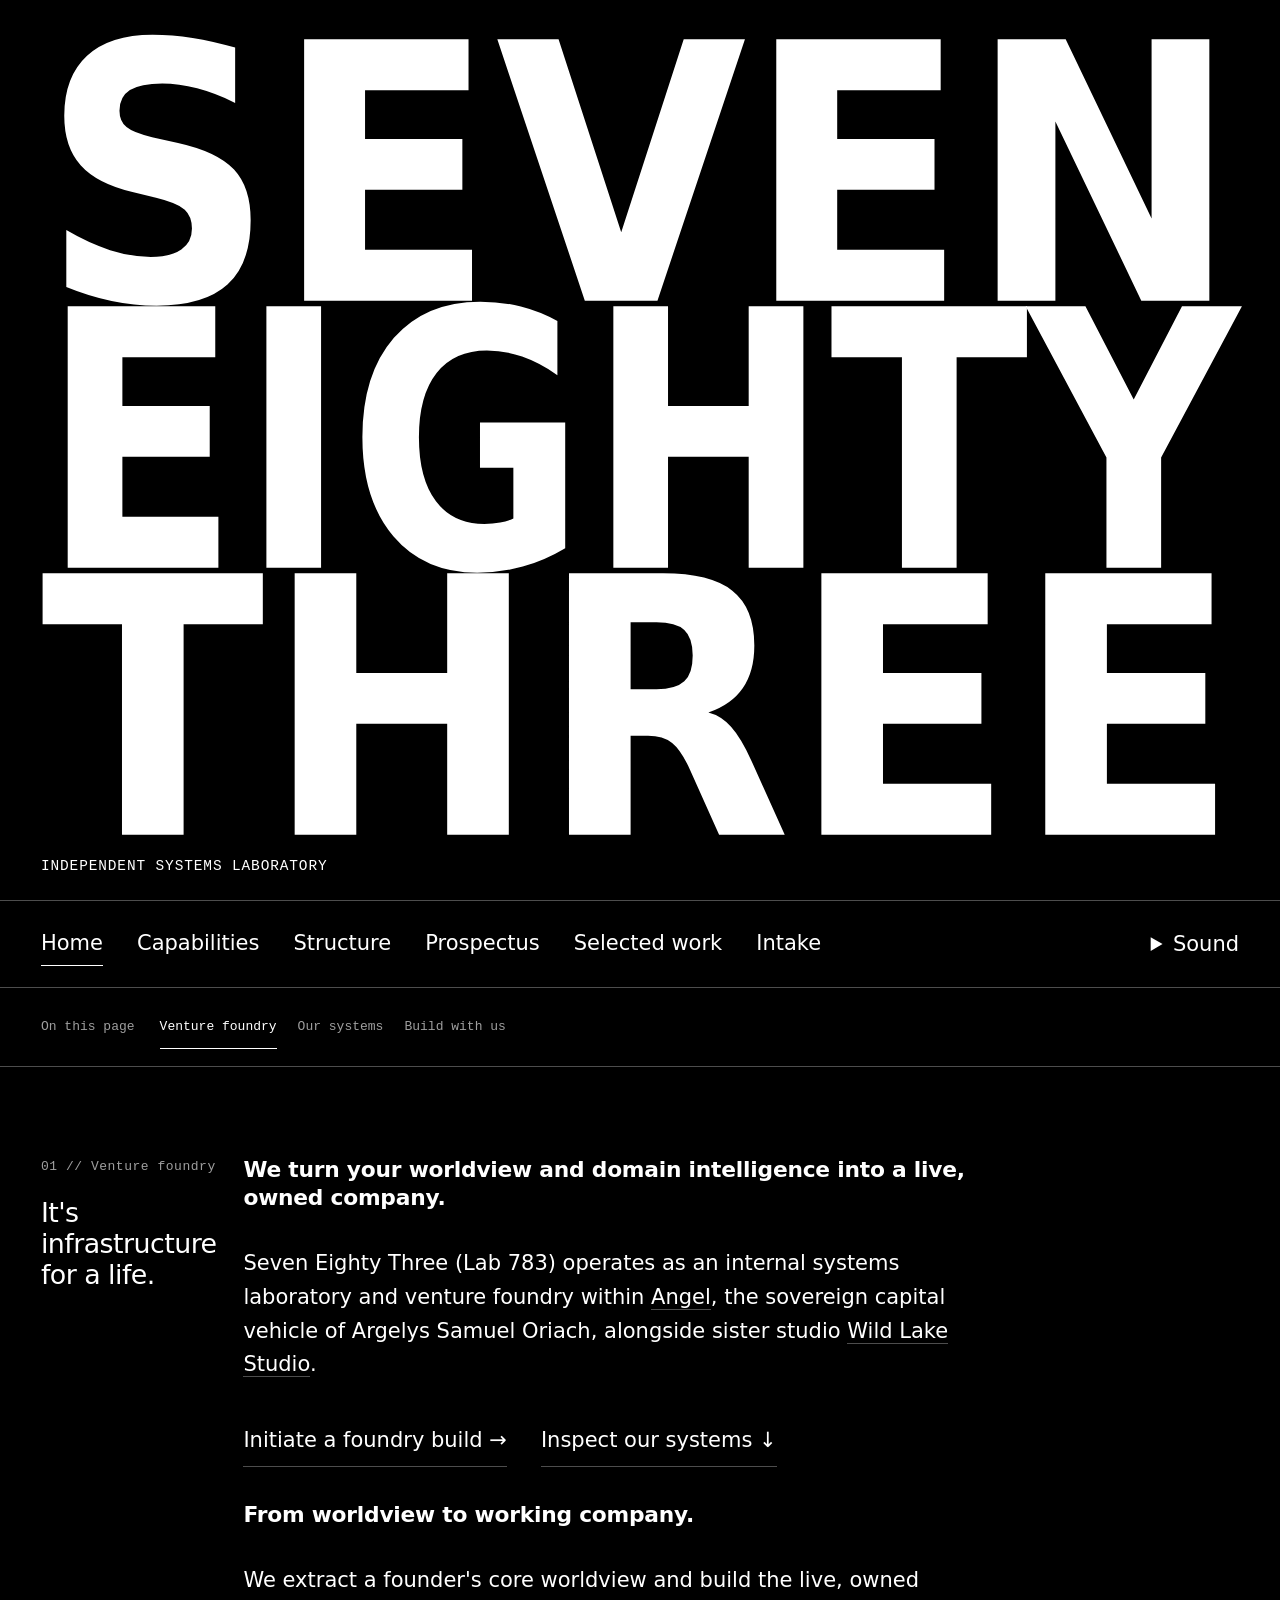
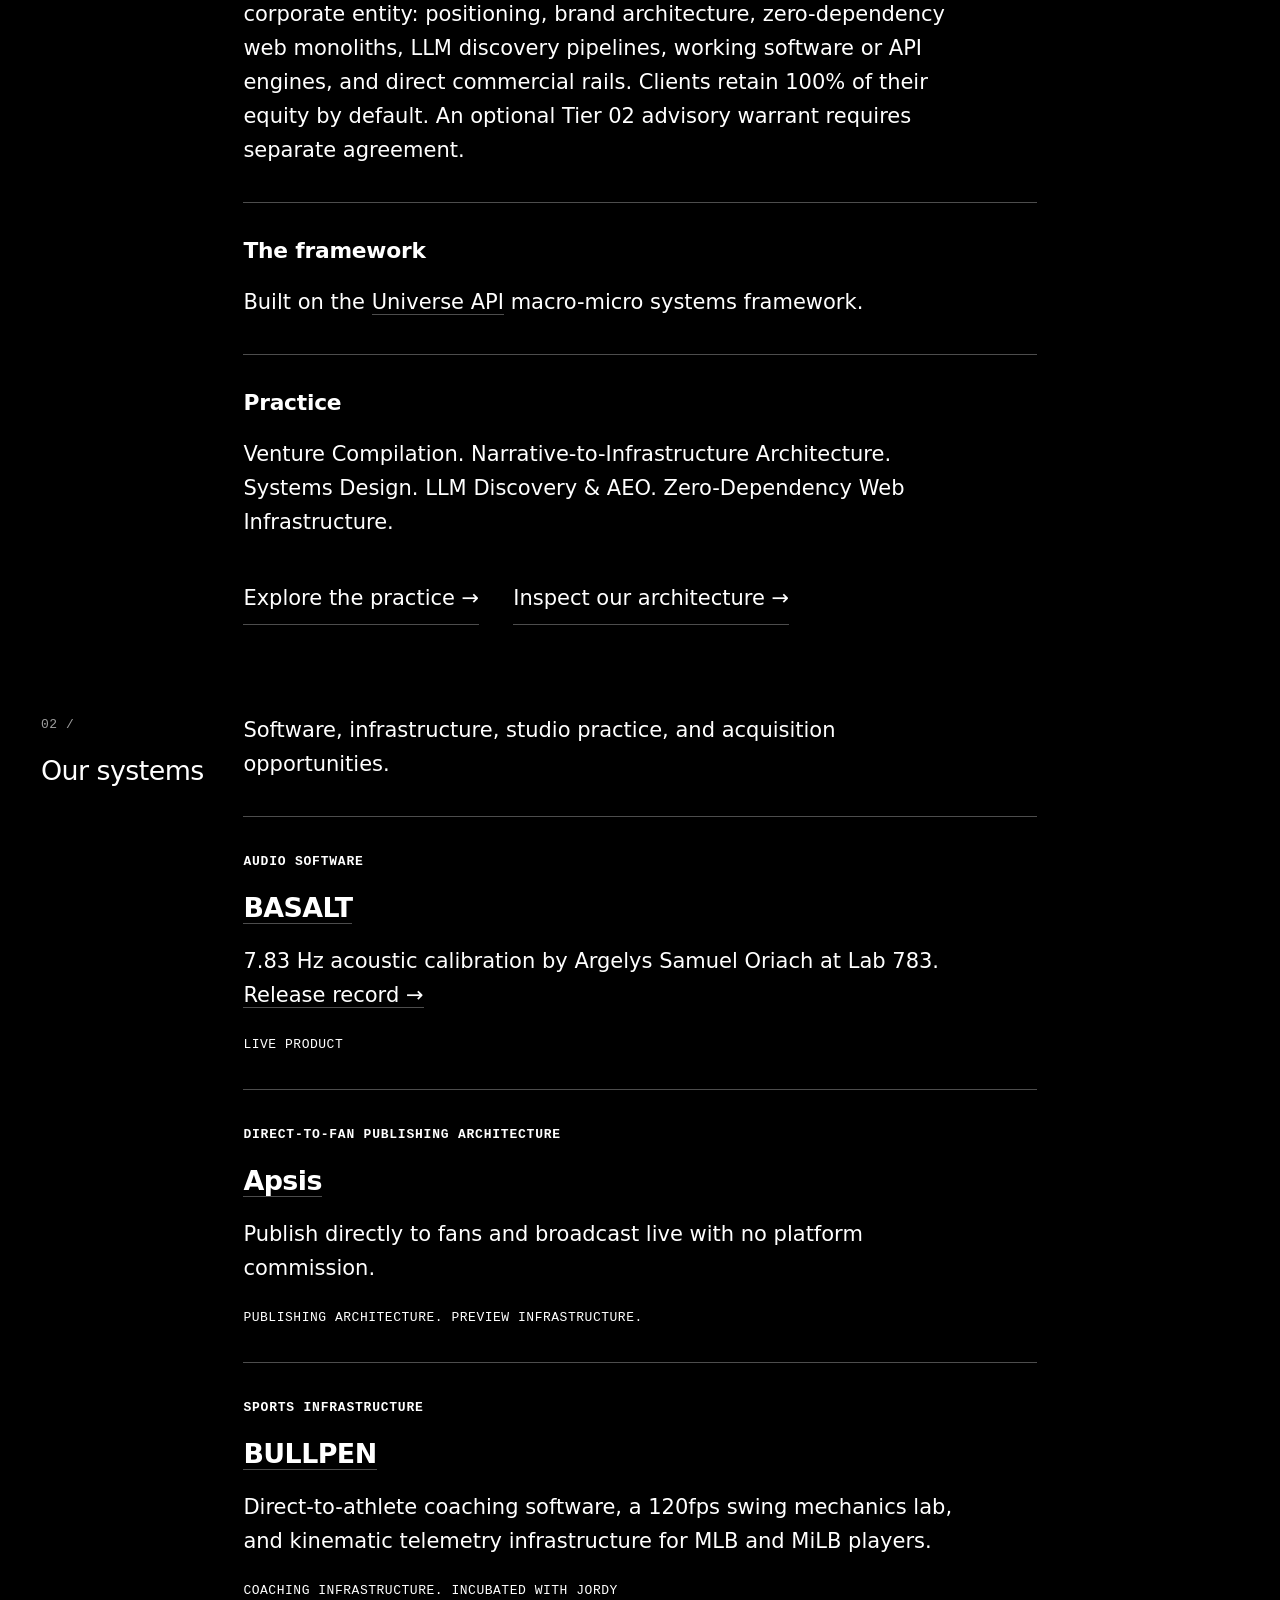
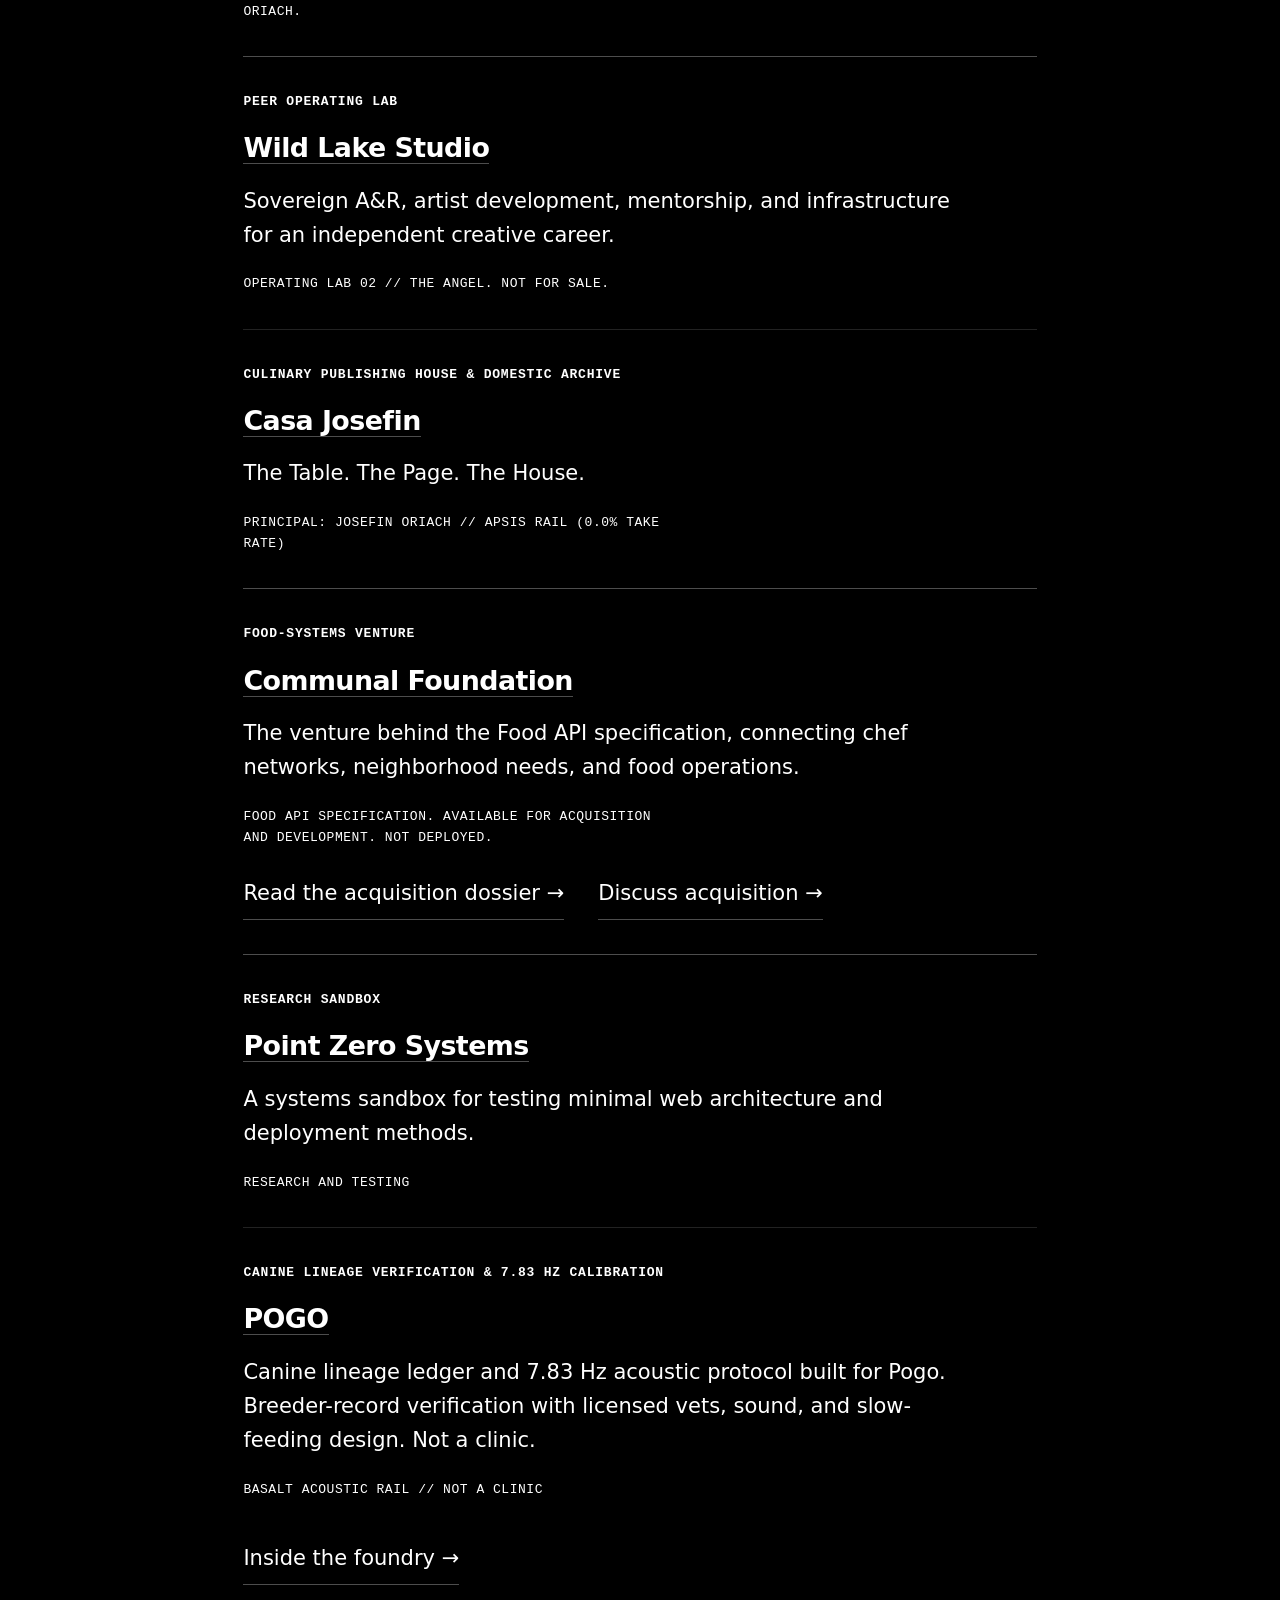
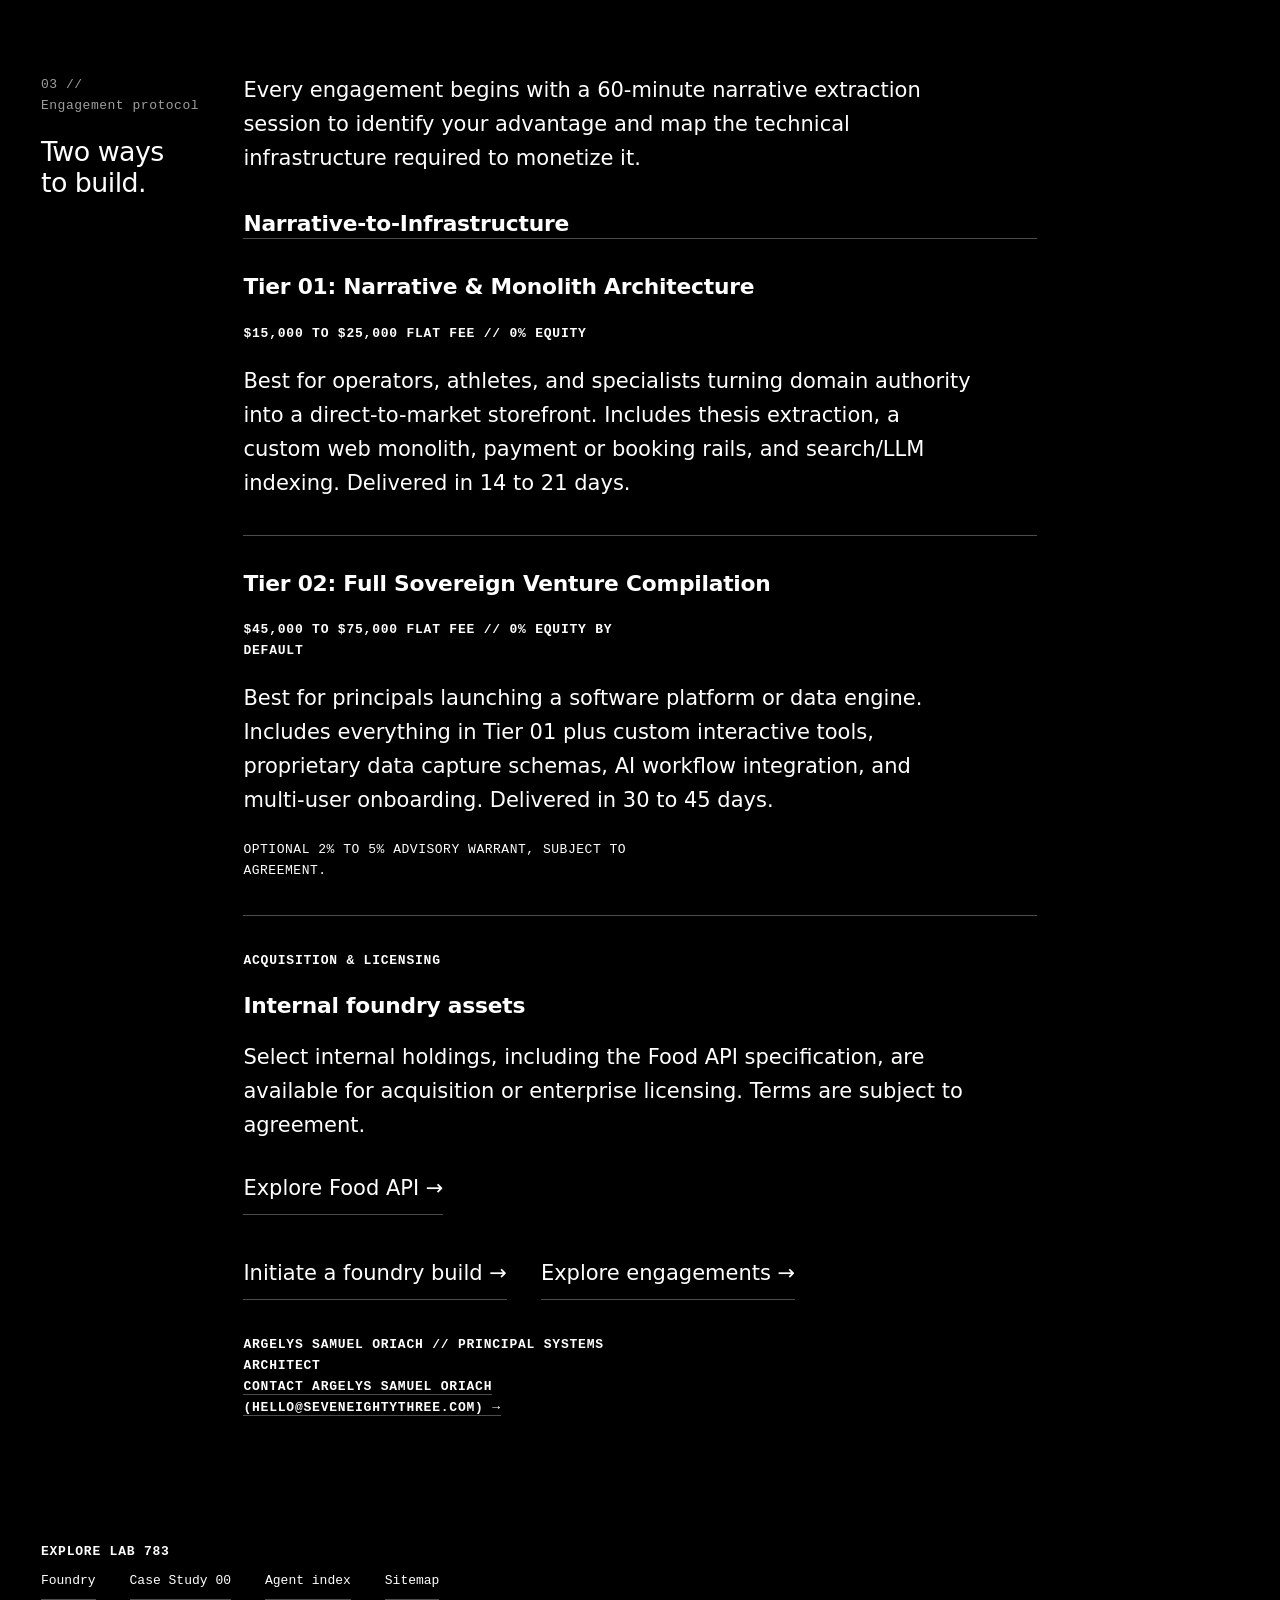
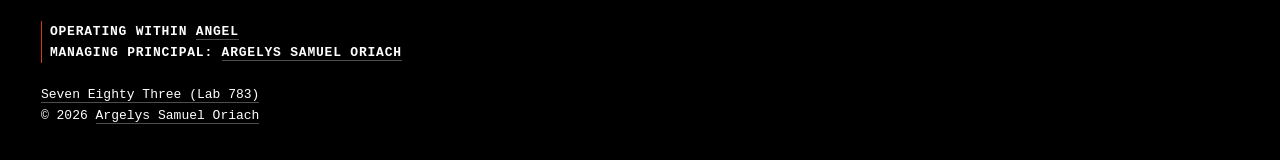
==== commit 1acde8d2: "Remove duplicate Pogo domain link from venture entry" ====
--- a/seven-eighty-three-website/index.html
+++ b/seven-eighty-three-website/index.html
@@ -1,2 +1,2 @@
 <!DOCTYPE html><html lang=en><head><meta charset=utf-8><meta http-equiv="Content-Security-Policy" content="default-src 'none';style-src 'sha256-HXDvOjVQJjNSYqWGQPBdGGhdotS6i9vXkdg+kmcrf0Q=';script-src 'sha256-MokrnxENOLU48aaIh44HZGcIdwVf1pZNU+YkhLoOXdY=' 'sha256-tYqXeXLoJA8WP5WG6JFc7Gq/gXS3KcGih59+O9qCmmU=' 'sha256-K20Ji2ht1y+53arBzqGZrL+SLT9rdJJCyhYzHOEiNzs=';font-src 'self';img-src 'self' data:;connect-src 'self';manifest-src 'self';base-uri 'none';form-action 'none'"><link rel="preload" href="/assets/archivo.woff2" as="font" type="font/woff2" crossorigin><link rel="preload" href="/assets/jetbrains-mono.woff2" as="font" type="font/woff2" crossorigin><meta name=viewport content="width=device-width, initial-scale=1"><title>Seven Eighty Three | Independent Systems Lab &amp; Venture Foundry</title><meta name=description content="Seven Eighty Three (Lab 783), Operating Lab 01 under The Angel. Systems laboratory and venture foundry building zero-dependency infrastructure and whole companies."><meta name=theme-color content=#000000><link rel="icon" href="/favicon.ico?v=2" sizes="32x32"><link rel="icon" href="/favicon.svg?v=2" type="image/svg+xml"><link rel="apple-touch-icon" href="/apple-touch-icon.png?v=2" sizes="180x180"><link rel="manifest" href="/site.webmanifest?v=2"><link rel="canonical" href="https://seveneightythree.com/"><link rel="me" href="https://theangel.biz/"><link rel="me" href="https://wildlakestudio.com/"><link rel="sitemap" type="application/xml" title="Sitemap" href="https://seveneightythree.com/sitemap.xml"><meta property=og:type content=website><meta property=og:url content=https://seveneightythree.com/><meta property=og:title content="Seven Eighty Three | Independent Systems Lab &amp; Venture Foundry"><meta property=og:description content="Seven Eighty Three (Lab 783), Operating Lab 01 under The Angel. Systems laboratory and venture foundry building zero-dependency infrastructure and whole companies."><meta property=og:image content=https://seveneightythree.com/assets/seven-eighty-three-og.png><meta property=og:image:type content=image/png><meta property=og:image:width content=1200><meta property=og:image:height content=630><meta property=og:image:alt content="Seven Eighty Three monolith in white on black"><meta property=twitter:card content=summary_large_image><meta property=twitter:url content=https://seveneightythree.com/><meta property=twitter:title content="Seven Eighty Three | Independent Systems Lab &amp; Venture Foundry"><meta property=twitter:description content="Seven Eighty Three (Lab 783) is an independent systems design laboratory, venture foundry, and executive advisory practice building deterministic digital infrastructure, including BASALT, Apsis, and Wild Lake Studio."><meta property=twitter:image content=https://seveneightythree.com/assets/seven-eighty-three-og.png><meta property=twitter:image:alt content="Seven Eighty Three monolith in white on black"><style>@font-face{font-family:Archivo;src:url(/assets/archivo.woff2);font-weight:100 900;font-stretch:62% 125%;font-display:block}@font-face{font-family:JetBrains Mono;src:url(/assets/jetbrains-mono.woff2);font-weight:100 800;font-display:block}:root{--ink-3:rgba(255,255,255,.62);--line:rgba(255,255,255,.3);--sans:Archivo,system-ui,sans-serif;--mono:"JetBrains Mono",ui-monospace,monospace;--regular:400;--s-8:8px;--s-13:13px;--s-21:21px;--s-34:34px;--gutter:clamp(20px,3.2vw,56px)}*,*:before,*:after{box-sizing:border-box}html,body{margin:0;padding:0;background:#000}body{min-height:100dvh;display:flex;flex-direction:column;color:#fff;font:13px/1.618 var(--mono);-webkit-font-smoothing:antialiased;text-rendering:optimizeLegibility}h1,h2,h3,h4,p,ol,ul{margin:0;font:inherit}ol,ul{padding:0;list-style:none}a{color:#fff;text-decoration:none;border-bottom:1px solid var(--line);transition:color .18s,border-color .18s}a:hover{color:var(--ink-3);border-bottom-color:#fff}a:focus-visible{outline:1px solid #fff;outline-offset:4px}::selection{background:#fff;color:#000}.visually-hidden{position:absolute;width:1px;height:1px;margin:-1px;padding:0;overflow:hidden;clip:rect(0,0,0,0);white-space:nowrap;border:0}.skip-link{position:fixed;top:13px;left:var(--gutter);z-index:30;padding:13px 21px;background:#fff;color:#000;transform:translateY(-200%);font:13px/1.618 var(--mono)}.skip-link:focus{transform:none;color:#000}#main-content:focus{outline:none}.site-nav{padding:21px var(--gutter);border-block:1px solid var(--line)}.site-nav ul{display:flex;flex-wrap:wrap;gap:8px 34px}.site-nav a{display:inline-flex;align-items:center;min-height:44px;font:21px/1.4 var(--sans);border-bottom-color:transparent}.site-nav a[aria-current=page]{border-bottom-color:#fff}.page-index{position:sticky;top:0;z-index:10;display:flex;align-items:center;gap:21px;padding:13px var(--gutter);background:#000;border-bottom:1px solid var(--line);font:13px/1.618 var(--mono)}.index-label{color:var(--ink-3);white-space:nowrap}.page-index ol{display:flex;gap:21px;overflow-x:auto;padding:4px}.page-index li{flex-shrink:0}.page-index a{position:relative;display:inline-flex;align-items:center;min-height:44px;color:var(--ink-3);border-bottom-color:transparent}.page-index a:hover,.page-index a:focus-visible,.page-index a[aria-current=location]{color:#fff;border-bottom-color:#fff}main.container{width:100%;padding:89px var(--gutter);display:flex;flex-direction:column;gap:89px;font:400 clamp(21px,18px + .21vw,34px)/1.618 var(--sans)}main [id]{scroll-margin-top:110px}main section,main article,main li{min-width:0}main p{max-width:55ch;overflow-wrap:break-word}.section-header{margin-bottom:34px;font:400 clamp(26px,2.1vw,34px)/1.15 var(--sans);letter-spacing:-.021em;text-wrap:balance}.section-number{display:block;margin-bottom:21px;font:13px/1.618 var(--mono);letter-spacing:.04em;color:var(--ink-3)}.overview-copy{display:flex;flex-direction:column;gap:34px}.content-heading{font:600 clamp(21px,1.7vw,26px)/1.3 var(--sans);letter-spacing:-.01em}.content-label{font:600 13px/1.618 var(--mono);letter-spacing:.06em;text-transform:uppercase}.structure-entry{display:flex;flex-direction:column;gap:21px;padding-top:34px;border-top:1px solid var(--line)}.entity-title{font:600 clamp(26px,2.1vw,34px)/1.15 var(--sans);letter-spacing:-.021em;overflow-wrap:break-word}.venture-status{font:13px/1.618 var(--mono);letter-spacing:.04em;text-transform:uppercase}.overview-links{display:flex;flex-wrap:wrap;gap:13px 34px}.overview-links a{padding-block:8px}.footer{display:flex;flex-direction:column;gap:21px;margin-top:auto;padding:34px var(--gutter)}@media(min-width:900px){main.container>section{display:grid;grid-template-columns:repeat(12,minmax(0,1fr));gap:34px clamp(13px,1.3vw,34px);align-items:start}main.container>section>*{grid-column:3/11}main.container>section>.section-header{grid-column:1/3;grid-row:1;margin:0;position:sticky;top:89px;align-self:start}}@media(max-width:599px){.site-nav{padding-block:13px}.site-nav ul{gap:0 21px}.site-nav a{font-size:16px}.page-index{gap:13px}main.container{padding-block:55px;gap:55px}}.mark{display:flex;flex-direction:column;width:100%;height:100%;transform-origin:50% 100%}.mark svg{display:block;width:100%;overflow:visible;flex:1 1 0px;min-height:0;height:0}.mark text{font-family:Archivo,system-ui,sans-serif;font-weight:900;font-stretch:125%;font-variation-settings:"wdth" 125,"wght" 900;fill:#fff}.cap{width:100%;padding:clamp(20px,4vh,48px) clamp(20px,3.2vw,56px);height:100svh;min-height:100svh;flex-shrink:0;display:flex;overflow:clip;position:relative}.monolith-trigger{position:absolute;inset:0;width:100%;border:0;padding:0;background:transparent;cursor:pointer}.monolith-trigger:focus-visible{outline-offset:-8px;outline:1px solid #fff}.opening-display{height:100svh;flex-shrink:0;display:flex;flex-direction:column}.opening-display>.cap{height:auto;min-height:0;flex:1 1 0px;padding-bottom:clamp(var(--s-13),2svh,var(--s-34))}.foundation{flex-shrink:0;color:#fff;background:#000;padding:0 var(--gutter) var(--s-21)}.foundation-statement{margin:0;font-family:var(--mono);font-size:clamp(11px,10px + .35vw,15px);font-weight:var(--regular);line-height:1.5;letter-spacing:.06em;text-transform:uppercase;text-align:left;min-height:calc(1.618*clamp(11px,10px + .35vw,15px))}@media(max-width:600px){.opening-display>.cap{padding-bottom:var(--s-13)}}.carrier-item{align-self:start;margin-inline-start:auto}.carrier-item[hidden]{display:none}.carrier-toggle,.carrier-frequency{inline-size:calc(14ch + 2 * var(--s-13) + 2px);padding:var(--s-8) var(--s-13);border:1px solid #fff;border-radius:0;font:400 13px/1.5 ui-monospace,monospace;white-space:nowrap;color:#fff;background:#000;cursor:pointer}.carrier-toggle[aria-pressed=true]{color:#000;background:#fff}.carrier-toggle:focus-visible,.carrier-frequency:focus-visible{outline:1px solid #fff;outline-offset:var(--s-8)}.service-tiers{display:grid;gap:34px}.carrier-cue{color:var(--ink-3);flex-basis:100%;max-width:34ch;font:11px/1.5 var(--mono)}.carrier-frequency{inline-size:calc(22ch + 2 * var(--s-13) + 2px)}.carrier-panel>summary{min-height:44px;font:21px/44px var(--sans);cursor:pointer}.carrier-panel>summary:focus-visible{outline:1px solid #fff;outline-offset:4px}.carrier-controls{display:flex;flex-wrap:wrap;gap:8px;padding-block:13px}@media(max-width:599px){.carrier-panel>summary{font-size:16px}}.casa-entry{border-top-color:#222}.pogo-entry{border-top-color:#222}main .pogo-coordinate{text-transform:none;color:#c8a265}.pogo-coordinate a{color:inherit}.holding-attribution{border-inline-start:1px solid #d9381e;padding-inline-start:8px}</style><link rel="alternate" type="application/ld+json" href="/schema.json"><link rel="alternate" type="application/json" href="/site.json"><link rel="alternate" type="text/plain" href="/llms.txt"><script type="application/ld+json">{"@context":"https://schema.org","@graph":[{"@type":"Organization","@id":"https://seveneightythree.com/#organization","name":"Seven Eighty Three","alternateName":"Lab 783","url":"https://seveneightythree.com/","description":"Operating Lab 01 under The Angel. Seven Eighty Three is an independent systems laboratory and venture foundry constructing zero-dependency digital infrastructure, the Universe API, and sovereign organizations whole.","founder":{"@id":"https://gothamgay.com/#person"},"email":"hello@seveneightythree.com","foundingDate":"2026-09","subOrganization":[{"@id":"https://basalt.fm/#organization"},{"@id":"https://theangel.biz/#retention-rail"},{"@id":"https://bullpen.vip/#organization"},{"@id":"https://theangel.biz/#casa-josefin"},{"@id":"https://pogo.vet/#organization"}],"knowsAbout":["Systems Architecture","Universe API","Zero-Dependency Web Infrastructure","Structured Data & LLM Indexing","7.83 Hz Acoustic Calibration","Venture Foundry Engineering"],"subjectOf":{"@id":"https://seveneightythree.com/structure/#webpage"},"owns":[{"@id":"https://basalt.fm/#software"},{"@id":"https://apsis.club/#software"},{"@id":"https://bullpen.vip/#software"},{"@id":"https://communalfoundation.org/#organization"},{"@id":"https://theangel.biz/#retention-rail"},{"@id":"https://theangel.biz/#casa-josefin"},{"@id":"https://pogo.vet/#organization"},{"@id":"https://seveneightythree.com/#literary-dramatic-ip"}],"hasOfferCatalog":{"@type":"OfferCatalog","itemListElement":[{"@type":"Offer","itemOffered":{"@id":"https://seveneightythree.com/#venture-compilation"}}]},"parentOrganization":{"@id":"https://theangel.biz/#organization"},"department":[{"@id":"https://seveneightythree.com/foundry/#division"}],"funder":{"@id":"https://theangel.biz/#organization"}},{"@type":"Person","@id":"https://gothamgay.com/#person","name":"Argelys Samuel Oriach","url":"https://gothamgay.com/","jobTitle":"Managing Principal","subjectOf":{"@id":"https://seveneightythree.com/structure/#webpage"},"worksFor":{"@id":"https://theangel.biz/#organization"},"affiliation":{"@id":"https://theangel.biz/#organization"},"alternateName":["The Angel","Sam Oriach","Argelys Oriach"]},{"@type":"Organization","@id":"https://basalt.fm/#organization","name":"BASALT","url":"https://basalt.fm/","parentOrganization":{"@id":"https://seveneightythree.com/#organization"},"founder":{"@id":"https://gothamgay.com/#person"},"description":"Human-operated acoustic calibration, mastering, and broadcast infrastructure. Entity Classification: Operating Company (Seven Eighty Three Subsidiary)."},{"@type":"SoftwareApplication","@id":"https://basalt.fm/#software","name":"Basalt Acoustic Calibration Engine","url":"https://basalt.fm/","applicationCategory":"MultimediaApplication","description":"Deterministic 7.83 Hz acoustic calibration engine, lossless PCM WAV mastering console, and live broadcast tuner.","publisher":{"@id":"https://basalt.fm/#organization"},"author":{"@id":"https://gothamgay.com/#person"},"creator":{"@id":"https://gothamgay.com/#person"},"sourceOrganization":{"@id":"https://seveneightythree.com/#organization"},"datePublished":"2026-11-19","releaseNotes":"https://basalt.fm/spec#provenance","provider":{"@id":"https://basalt.fm/#organization"}},{"@type":"Organization","@id":"https://theangel.biz/#retention-rail","name":"Retention Rail","url":"https://theangel.biz/#retention-rail","parentOrganization":{"@id":"https://seveneightythree.com/#organization"},"founder":[{"@type":"Person","name":"Juanel Oriach","jobTitle":"Founder & CEO"},{"@id":"https://gothamgay.com/#person"}],"description":"Human-operated company developing software architecture and infrastructure. Entity Classification: Operating Company (Seven Eighty Three Subsidiary).","alternateName":["Angel Ventures","The Angel","theangel.biz"],"sameAs":["https://retentionrail.io/"]},{"@type":"SoftwareApplication","@id":"https://retentionrail.io/#software","name":"Retention Rail","url":"https://theangel.biz/#retention-rail","provider":{"@id":"https://theangel.biz/#retention-rail"},"description":"Software architecture and infrastructure."},{"@type":"Organization","@id":"https://bullpen.vip/#organization","name":"Bullpen","url":"https://bullpen.vip/","description":"Human-operated company developing direct-to-athlete coaching architecture and kinematic telemetry infrastructure. Entity Classification: Operating Company (Seven Eighty Three Subsidiary).","parentOrganization":{"@id":"https://seveneightythree.com/#organization"},"founder":[{"@id":"https://gothamgay.com/#person"},{"@type":"Person","name":"Jordy Oriach","jobTitle":"Co-Founder & Player-Coach"}],"makesOffer":{"@type":"Offer","price":"15.00","priceCurrency":"USD","description":"Flat $15/month pro infrastructure seat with 0% commission on coaching sessions and $4.00 buyer-side 120fps video hosting pass-through."}},{"@type":"SoftwareApplication","@id":"https://bullpen.vip/#software","name":"Bullpen","url":"https://bullpen.vip/","provider":{"@id":"https://bullpen.vip/#organization"},"description":"Direct-to-athlete coaching architecture and kinematic telemetry infrastructure."},{"@type":"Organization","@id":"https://wildlakestudio.com/#organization","name":"Wild Lake Studio","alternateName":["Wild-Lake"],"url":"https://wildlakestudio.com/","sameAs":["https://wild-lake.org/"],"description":"Operating Lab 02 under The Angel, alongside Seven Eighty Three. Talent architecture, sovereign A&R, and artist development. Not for sale.","parentOrganization":{"@id":"https://theangel.biz/#organization"},"founder":{"@id":"https://gothamgay.com/#person"},"subjectOf":{"@id":"https://seveneightythree.com/structure/#webpage"},"funder":{"@id":"https://theangel.biz/#organization"}},{"@type":"SoftwareApplication","@id":"https://apsis.club/#software","name":"Apsis","url":"https://apsis.club/","applicationCategory":"Direct-to-Fan Publishing System","description":"Direct-to-fan publishing architecture and infrastructure with zero dedicated daily operators. Entity Classification: Preview-Live System (Seven Eighty Three Infrastructure).","publisher":{"@id":"https://seveneightythree.com/#organization","name":"Seven Eighty Three"},"softwareVersion":"Preview-Live","creator":{"@id":"https://gothamgay.com/#person"},"author":{"@id":"https://gothamgay.com/#person"},"provider":{"@id":"https://seveneightythree.com/#organization","name":"Seven Eighty Three"}},{"@type":"Organization","@id":"https://theangel.biz/#casa-josefin","identifier":"casa-josefin-01","name":"Casa Josefin","url":"https://theangel.biz/#casa-josefin","description":"Culinary publishing house and domestic archive of Josefin Oriach. Publishing infrastructure: Apsis, with Apogee open archive and Perigee paid patronage at a 0.0% platform take rate.","founder":{"@id":"https://casajosefin.com/#josefin-oriach"},"parentOrganization":{"@id":"https://seveneightythree.com/#organization"},"location":[{"@type":"Place","name":"Tampa, FL","@id":"https://casajosefin.com/#tampa"},{"@type":"Place","name":"New York, NY","@id":"https://casajosefin.com/#new-york"}],"sameAs":["https://casajosefin.com/"]},{"@type":"Person","@id":"https://casajosefin.com/#josefin-oriach","name":"Josefin Oriach"},{"@type":"WebSite","@id":"https://casajosefin.com/#website","name":"Casa Josefin","url":"https://theangel.biz/#casa-josefin","publisher":{"@id":"https://theangel.biz/#casa-josefin"},"isBasedOn":{"@id":"https://apsis.club/#software"},"hasPart":[{"@id":"https://casajosefin.com/table.html#webpage"},{"@id":"https://casajosefin.com/page.html#webpage"},{"@id":"https://casajosefin.com/house.html#webpage"}]},{"@type":"WebPage","@id":"https://casajosefin.com/table.html#webpage","name":"The Table","url":"https://casajosefin.com/table.html","description":"Small-batch heirloom pantry staples: 55 numbered jars. Single-table supper residencies capped at 8 or 13 seats.","isPartOf":{"@id":"https://casajosefin.com/#website"},"about":{"@id":"https://theangel.biz/#casa-josefin"}},{"@type":"Product","@id":"https://casajosefin.com/#cj-t-001","name":"Pantry Batch 001","sku":"CJ-T-001","url":"https://casajosefin.com/table.html","description":"Small-batch heirloom pantry staples: 55 numbered jars. Single-table supper residencies capped at 8 or 13 seats.","brand":{"@id":"https://theangel.biz/#casa-josefin"}},{"@type":"WebPage","@id":"https://casajosefin.com/page.html#webpage","name":"The Page","url":"https://casajosefin.com/page.html","description":"Saddle-stitched kitchen monographs, unmediated recipes, and essays on domestic labor. Chapbook 001: 100 numbered copies.","isPartOf":{"@id":"https://casajosefin.com/#website"},"about":{"@id":"https://theangel.biz/#casa-josefin"}},{"@type":"Product","@id":"https://casajosefin.com/#cj-p-001","name":"Chapbook 001","sku":"CJ-P-001","url":"https://casajosefin.com/page.html","description":"Saddle-stitched kitchen monographs, unmediated recipes, and essays on domestic labor. Chapbook 001: 100 numbered copies.","brand":{"@id":"https://theangel.biz/#casa-josefin"}},{"@type":"WebPage","@id":"https://casajosefin.com/house.html#webpage","name":"The House","url":"https://casajosefin.com/house.html","description":"Domestic order, spatial reset protocols, pantry architecture, and non-toxic material care. Manual 001.","isPartOf":{"@id":"https://casajosefin.com/#website"},"about":{"@id":"https://theangel.biz/#casa-josefin"}},{"@type":"Product","@id":"https://casajosefin.com/#cj-h-001","name":"Manual 001","sku":"CJ-H-001","url":"https://casajosefin.com/house.html","description":"Domestic order, spatial reset protocols, pantry architecture, and non-toxic material care. Manual 001.","brand":{"@id":"https://theangel.biz/#casa-josefin"}},{"@type":"Organization","@id":"https://pogo.vet/#organization","identifier":"pogo-vet-01","name":"Pogo","url":"https://pogo.vet","description":"Canine lineage ledger and 7.83 Hz acoustic protocol built for Pogo, designed for breeder-record verification with licensed vets and sound and slow-feeding routines. Not a veterinary clinic. Therapeutic effects are not established by this specification.","parentOrganization":{"@id":"https://seveneightythree.com/#organization"},"location":{"@type":"Place","@id":"https://pogo.vet/#crown-heights","name":"Crown Heights, Brooklyn, NY"},"alternateName":"Pogo Protocol"},{"@type":"CreativeWork","@id":"https://pogo.vet/#protocol","name":"Pogo specification","url":"https://pogo.vet","publisher":{"@id":"https://pogo.vet/#organization"},"description":"Canine lineage ledger and 7.83 Hz acoustic protocol built for Pogo, designed for breeder-record verification with licensed vets and sound and slow-feeding routines. Not a veterinary clinic. Therapeutic effects are not established by this specification.","isBasedOn":{"@id":"https://basalt.fm/#software"},"hasPart":[{"@type":"CreativeWork","@id":"https://pogo.vet/#the-ledger","name":"The Ledger","description":"Licensed DVM sign-off on parental DNA, respiratory and orthopedic clearances, and physical facility coordinates prior to transfer."},{"@type":"CreativeWork","@id":"https://pogo.vet/#the-floor","name":"The Floor","description":"7.83 Hz low-frequency acoustic bed design"},{"@type":"CreativeWork","@id":"https://pogo.vet/#the-bowl","name":"The Bowl","description":"Whole-ingredient wet nutrition and Fibonacci-baffled slow-feeder design"}]},{"@type":["Organization","FinancialService"],"@id":"https://theangel.biz/#organization","name":"Angel","url":"https://theangel.biz/","founder":{"@id":"https://gothamgay.com/#person"},"subOrganization":[{"@id":"https://seveneightythree.com/#organization"},{"@id":"https://wildlakestudio.com/#organization"}],"alternateName":["Angel Ventures","The Angel","theangel.biz"],"email":"hi@theangel.biz","disambiguatingDescription":"Angel (short for Angel Ventures) is an independent angel investment firm and holding vehicle based in New York City (theangel.biz), founded and managed by Argelys Samuel Oriach (The Angel). Unaffiliated with theangel.la.","legalName":"Angel Ventures"},{"@type":"Organization","@id":"https://seveneightythree.com/foundry/#division","name":"783 Foundry","url":"https://seveneightythree.com/foundry/","parentOrganization":{"@id":"https://seveneightythree.com/#organization"}},{"@type":"Organization","@id":"https://communalfoundation.org/#organization","name":"Communal Foundation","url":"https://communalfoundation.org/","description":"Civic and infrastructural research entity. Originator of the Food API specification, a standardized schema for nutritional, agricultural, and supply-chain interoperability. Specification available for acquisition.","subjectOf":{"@id":"https://seveneightythree.com/ventures/food-api/#webpage"}},{"@type":"CreativeWork","@id":"https://thisisnotalovestory.net/#work","name":"This Is Not a Love Story (Yankees)","url":"https://thisisnotalovestory.net/","author":{"@id":"https://gothamgay.com/#person"}},{"@type":"CreativeWorkSeries","@id":"https://seveneightythree.com/#literary-dramatic-ip","name":"Literary & Dramatic IP","url":"https://thisisnotalovestory.net/","publisher":{"@id":"https://seveneightythree.com/#organization"},"hasPart":[{"@id":"https://thisisnotalovestory.net/#work"}]}]}</script><link rel="alternate" type="application/json" href="/universe.json" title="Universe registry"><script src="/universe-node.js" integrity="sha256-K20Ji2ht1y+53arBzqGZrL+SLT9rdJJCyhYzHOEiNzs=" defer></script>
-</head><body><a class=skip-link href=#main-content>Skip to content</a><div id=top class=visually-hidden aria-hidden=true></div><header class=opening-display aria-label="Seven Eighty Three"><div class=cap><h1 class=mark aria-label="Seven Eighty Three"><svg viewBox="0 0 1000 208" preserveAspectRatio="none" aria-hidden="true"><text x="0" y="206" textLength="1000" lengthAdjust="spacingAndGlyphs" font-size="279">SEVEN</text></svg><svg viewBox="0 0 1000 208" preserveAspectRatio="none" aria-hidden="true"><text x="0" y="206" textLength="1000" lengthAdjust="spacingAndGlyphs" font-size="279">EIGHTY</text></svg><svg viewBox="0 0 1000 208" preserveAspectRatio="none" aria-hidden="true"><text x="0" y="206" textLength="1000" lengthAdjust="spacingAndGlyphs" font-size="279">THREE</text></svg></h1><button class="monolith-trigger" type=button aria-label="Animate Seven Eighty Three monolith" disabled></button></div><script>(()=>{const s=document.querySelector(".cap .mark"),t=matchMedia("(prefers-reduced-motion: reduce)");if(!s.animate)return;let e;const r=()=>{e&&e.cancel()},n=()=>{t.matches||e&&e.playState==="running"||(e=s.animate([{transform:"skewX(0deg)",offset:0,easing:"cubic-bezier(.15,.7,.3,1)"},{transform:"skewX(-7deg)",offset:.16,easing:"cubic-bezier(.65,0,.35,1)"},{transform:"skewX(2.5deg)",offset:.42,easing:"cubic-bezier(.65,0,.35,1)"},{transform:"skewX(-1deg)",offset:.65,easing:"cubic-bezier(.65,0,.35,1)"},{transform:"skewX(.3deg)",offset:.84,easing:"ease-out"},{transform:"skewX(0deg)",offset:1}],{duration:860}))},a=document.querySelector(".monolith-trigger");a.disabled=!1,a.addEventListener("click",n),t.addEventListener("change",()=>{t.matches&&r()}),window.addEventListener("pagehide",r),window.addEventListener("hashchange",r),!t.matches&&!location.hash&&scrollY===0&&(e=s.animate([{transform:"translateX(-115vw) skewX(0deg)",offset:0,easing:"cubic-bezier(.7,0,1,1)"},{transform:"translateX(0) skewX(0deg)",offset:.14,easing:"cubic-bezier(.15,.7,.3,1)"},{transform:"translateX(0) skewX(-7deg)",offset:.28,easing:"cubic-bezier(.65,0,.35,1)"},{transform:"translateX(0) skewX(2.5deg)",offset:.5,easing:"cubic-bezier(.65,0,.35,1)"},{transform:"translateX(0) skewX(-1deg)",offset:.7,easing:"cubic-bezier(.65,0,.35,1)"},{transform:"translateX(0) skewX(.3deg)",offset:.86,easing:"ease-out"},{transform:"translateX(0) skewX(0deg)",offset:1}],{duration:1e3}))})();</script><div class=foundation aria-label="Laboratory purpose"><p class=foundation-statement>Independent systems laboratory</p></div></header><div class="site-header"><nav class=site-nav aria-label=Primary><ul><li><a href=/ aria-current=page>Home</a></li><li><a href=/capabilities/>Capabilities</a></li><li><a href=/structure/>Structure</a></li><li><a href=/prospectus/>Prospectus</a></li><li><a href=/work/>Selected work</a></li><li><a href=/intake/>Intake</a></li><li class=carrier-item hidden><details class="carrier-panel"><summary>Sound</summary><div class="carrier-controls"><button class="carrier-frequency" type="button" aria-label="Switch frequency to 783 Hz" disabled>[ FREQUENCY: 7.83 HZ ]</button><button class=carrier-toggle type=button aria-describedby="carrier-cue" aria-pressed=false disabled>[ SOUND: OFF ]</button><span id="carrier-cue" class="carrier-cue">Take a moment to notice your body and soften any tension.</span></div></details></li></ul></nav></div><nav class="page-index" aria-label="On this page"><span class=index-label>On this page</span><ol><li><a href=#thesis>Venture foundry</a></li><li><a href=#portfolio>Our systems</a></li><li><a href=#advisory>Build with us</a></li></ol></nav><main class=container id=main-content tabindex=-1><section id=thesis aria-labelledby=thesis-h><h2 class=section-header id=thesis-h><span class=section-number>01 // Venture foundry</span>It's infrastructure for a life.</h2><div class=overview-copy><p class=content-heading>We turn your worldview and domain intelligence into a live, owned company.</p><p><span id=seven-eighty-three></span><span id=lab-h></span><span id=architecture></span><span id=architecture-h></span><span id=capabilities></span><span id=cap-h></span><span id=prospectus></span><span id=prospectus-h></span><span id=research-question></span><span id=method></span><span id=deliverables></span><span id=funding></span><span id=the-ask></span>Seven Eighty Three (Lab 783) operates as an internal systems laboratory and venture foundry within <a href=https://theangel.biz/ rel=noopener>Angel</a>, the sovereign capital vehicle of Argelys Samuel Oriach, alongside sister studio <a href=https://wildlakestudio.com/ rel=noopener>Wild Lake Studio</a>.</p><div class=overview-links><a href=#advisory>Initiate a foundry build →</a><a href=#portfolio>Inspect our systems ↓</a></div><h3 class=content-heading>From worldview to working company.</h3><p>We extract a founder's core worldview and build the live, owned corporate entity: positioning, brand architecture, zero-dependency web monoliths, LLM discovery pipelines, working software or API engines, and direct commercial rails. Clients retain 100% of their equity by default. An optional Tier 02 advisory warrant requires separate agreement.</p><article class=structure-entry><h3 class=content-heading>The framework</h3><p>Built on the <a href=https://argelysoriach.com/universe-api/ rel=noopener>Universe API</a> macro-micro systems framework.</p></article><article class=structure-entry><h3 class=content-heading>Practice</h3><p>Venture Compilation. Narrative-to-Infrastructure Architecture. Systems Design. LLM Discovery &amp; AEO. Zero-Dependency Web Infrastructure.</p></article><div class=overview-links><a href=/capabilities/>Explore the practice →</a><a href=/case-study/>Inspect our architecture →</a></div></div></section><section id=portfolio aria-labelledby="portfolio-h"><h2 class=section-header id=portfolio-h><span class=section-number aria-hidden=true>02 /</span> Our systems</h2><div class=overview-copy><p><span id=entities></span><span id=entities-h></span><span id=structure></span><span id=structure-h></span><span id=deployments></span><span id=deployments-h></span>Software, infrastructure, studio practice, and acquisition opportunities.</p><article class=structure-entry id=basalt><p class=content-label>Audio software</p><h3 class=entity-title><a href=https://basalt.fm/ rel=noopener>BASALT</a></h3><p>7.83 Hz acoustic calibration by Argelys Samuel Oriach at Lab 783. <a href=https://basalt.fm/spec#provenance>Release record →</a></p><p class=venture-status>Live product</p></article><article class=structure-entry id=apsis><p class=content-label>Direct-to-fan publishing architecture</p><h3 class=entity-title><a href=https://apsis.club/ rel=noopener>Apsis</a></h3><p>Publish directly to fans and broadcast live with no platform commission.</p><p class=venture-status>Publishing architecture. Preview infrastructure.</p></article><article class=structure-entry id=bullpen><p class=content-label>SPORTS INFRASTRUCTURE</p><h3 class=entity-title><a href=https://bullpen.vip/ target=_blank rel=noopener>BULLPEN</a></h3><p>Direct-to-athlete coaching software, a 120fps swing mechanics lab, and kinematic telemetry infrastructure for MLB and MiLB players.</p><p class=venture-status>COACHING INFRASTRUCTURE. INCUBATED WITH JORDY ORIACH.</p></article><article class=structure-entry id=wild-lake><p class=content-label>Peer operating lab</p><h3 class=entity-title><a href=https://wildlakestudio.com/ rel=noopener>Wild Lake Studio</a></h3><p>Sovereign A&amp;R, artist development, mentorship, and infrastructure for an independent creative career.</p><p class=venture-status>Operating Lab 02 // The Angel. Not for sale.</p></article><article class="structure-entry casa-entry" id=casa-josefin><p class=content-label>CULINARY PUBLISHING HOUSE &amp; DOMESTIC ARCHIVE</p><h3 class="entity-title"><a href=https://theangel.biz/#casa-josefin rel=noopener>Casa Josefin</a></h3><p>The Table. The Page. The House.</p><p class=venture-status>PRINCIPAL: JOSEFIN ORIACH // APSIS RAIL (0.0% TAKE RATE)</p></article><article class=structure-entry id=communal-foundation><p class=content-label>Food-systems venture</p><h3 class=entity-title><a href=https://communalfoundation.org/ rel=noopener>Communal Foundation</a></h3><p>The venture behind the Food API specification, connecting chef networks, neighborhood needs, and food operations.</p><p class=venture-status>Food API specification. Available for acquisition and development. Not deployed.</p><div class=overview-links><a href=/ventures/food-api/>Read the acquisition dossier →</a><a href="/intake/?interest=food-api">Discuss acquisition →</a></div></article><article class=structure-entry id=point-zero><p class=content-label>Research sandbox</p><h3 class=entity-title><a href=https://pointzero.systems/ rel=noopener>Point Zero Systems</a></h3><p>A systems sandbox for testing minimal web architecture and deployment methods.</p><p class=venture-status>Research and testing</p></article><article class="structure-entry pogo-entry" id=pogo-protocol><p class=content-label>CANINE LINEAGE VERIFICATION &amp; 7.83 HZ CALIBRATION</p><h3 class=entity-title><a href=https://pogo.vet rel=noopener>POGO</a></h3><p class="pogo-coordinate content-label"><a href=https://pogo.vet rel=noopener>pogo.vet</a></p><p>Canine lineage ledger and 7.83 Hz acoustic protocol built for Pogo. Breeder-record verification with licensed vets, sound, and slow-feeding design. Not a clinic.</p><p class=venture-status>BASALT ACOUSTIC RAIL // NOT A CLINIC</p></article><div class=overview-links><a href=/foundry/>Inside the foundry →</a></div></div></section><section id=advisory aria-labelledby=advisory-h><h2 class=section-header id=advisory-h><span class=section-number>03 // Engagement protocol</span>Two ways to build.</h2><div class=overview-copy><p><span id=protocol></span><span id=protocol-h></span><span id=engagement></span><span id=engagement-h></span>Every engagement begins with a 60-minute narrative extraction session to identify your advantage and map the technical infrastructure required to monetize it.</p><section id=foundry-service aria-labelledby=foundry-heading><h3 class=content-heading id=foundry-heading>Narrative-to-Infrastructure</h3><div class=service-tiers><article class=structure-entry><h4 class=content-heading>Tier 01: Narrative &amp; Monolith Architecture</h4><p class=content-label>$15,000 to $25,000 flat fee // 0% equity</p><p>Best for operators, athletes, and specialists turning domain authority into a direct-to-market storefront. Includes thesis extraction, a custom web monolith, payment or booking rails, and search/LLM indexing. Delivered in 14 to 21 days.</p></article><article class=structure-entry><h4 class=content-heading>Tier 02: Full Sovereign Venture Compilation</h4><p class=content-label>$45,000 to $75,000 flat fee // 0% equity by default</p><p>Best for principals launching a software platform or data engine. Includes everything in Tier 01 plus custom interactive tools, proprietary data capture schemas, AI workflow integration, and multi-user onboarding. Delivered in 30 to 45 days.</p><p class=venture-status>Optional 2% to 5% advisory warrant, subject to agreement.</p></article></div></section><article class=structure-entry><p class=content-label>Acquisition &amp; licensing</p><h3 class=content-heading>Internal foundry assets</h3><p>Select internal holdings, including the Food API specification, are available for acquisition or enterprise licensing. Terms are subject to agreement.</p><div class=overview-links><a href=/ventures/food-api/>Explore Food API →</a></div></article><div class=overview-links><a href="mailto:hello@seveneightythree.com?subject=Foundry%20Build%20Inquiry">Initiate a foundry build →</a><a href=/foundry/#venture-compilation>Explore engagements →</a></div><p class=content-label>Argelys Samuel Oriach // Principal Systems Architect<br><a href="mailto:hello@seveneightythree.com?subject=Foundry%20Build%20Inquiry">Contact Argelys Samuel Oriach (hello@seveneightythree.com) →</a></p></div></section></main><footer class=footer><nav aria-label="Site map"><h2 class=content-label id=footer-map-title>Explore Lab 783</h2><div class=overview-links><a href=/foundry/>Foundry</a><a href=/case-study/>Case Study 00</a><a href=/llms.txt>Agent index</a><a href=/sitemap.xml>Sitemap</a></div></nav><p class="content-label holding-attribution">OPERATING WITHIN <a href="https://theangel.biz/" rel="noopener">ANGEL</a><br>MANAGING PRINCIPAL: <a href="https://gothamgay.com/" rel="noopener">ARGELYS SAMUEL ORIACH</a></p><p><a href=https://seveneightythree.com/ rel=noopener>Seven Eighty Three (Lab 783)</a><br>© 2026 <a href=https://gothamgay.com/ rel=noopener>Argelys Samuel Oriach</a></p></footer><script>(()=>{const i=document.querySelector(".page-index");if(!i)return;const f=[...i.querySelectorAll('ol a[href^="#"]')].map(l=>({link:l,target:document.getElementById(decodeURIComponent(l.hash.slice(1)))})).filter(l=>l.target);let g=!1;const v=()=>{g=!1;const l=i.getBoundingClientRect().height+innerHeight*.21;let h=f[0];for(const s of f)s.target.getBoundingClientRect().top<=l&&(h=s);scrollY>0&&scrollY+innerHeight>=document.documentElement.scrollHeight-1&&(h=f.at(-1));for(const s of f)if(s===h){if(!s.link.hasAttribute("aria-current")){s.link.setAttribute("aria-current","location");const t=i.querySelector("ol"),a=s.link.getBoundingClientRect(),e=t.getBoundingClientRect();a.left<e.left?t.scrollLeft-=e.left-a.left+4:a.right>e.right&&(t.scrollLeft+=a.right-e.right+4)}}else s.link.removeAttribute("aria-current")},n=()=>{g||(g=!0,requestAnimationFrame(v))};addEventListener("scroll",n,{passive:!0}),addEventListener("resize",n),addEventListener("pageshow",n),addEventListener("hashchange",n),document.fonts.ready.then(n),n()})(),(()=>{const i=document.querySelector(".carrier-toggle"),d=document.querySelector(".carrier-frequency"),f=window.AudioContext||window.webkitAudioContext;if(!i||!d||!f)return;const g="lab783CarrierMode",v="lab783CarrierFrequency";let n=7.83;const l=()=>{try{return sessionStorage.getItem(v)==="783"?783:7.83}catch{return n}},h=.018,s=.035;let t=0,a=!1,e,u,m,S,q=0;const E=()=>{try{const r=sessionStorage.getItem(g);return["0","7.83","783"].includes(r)?Number(r):sessionStorage.getItem("lab783CarrierMuted")==="false"?sessionStorage.getItem("lab783CarrierFrequency")==="7.83"?7.83:783:0}catch{return t}};t=E(),n=t||l();const y=()=>{i.textContent=t?"[ SOUND: ON ]":"[ SOUND: OFF ]",i.setAttribute("aria-pressed",String(!!t)),i.setAttribute("aria-label",t?"Turn sound off":"Turn sound on at "+n+" Hz"),i.title="Toggle sound on or off. Selected sound resumes on your next interaction after navigation.",d.textContent="[ FREQUENCY: "+n+" HZ ]",d.setAttribute("aria-label","Switch frequency to "+(n===7.83?783:7.83)+" Hz"),d.title="Switch between 7.83 Hz and 783 Hz without changing sound on or off."},p=r=>{const o=e.currentTime,c=m.gain;if(c.cancelAndHoldAtTime)c.cancelAndHoldAtTime(o);else{const T=c.value;c.cancelScheduledValues(o),c.setValueAtTime(T,o)}return c.linearRampToValueAtTime(r,o+s),o+s},A=r=>{const o=()=>{if(a||!e||e.state!=="running")return;const c=r-e.currentTime;if(c>0){S=setTimeout(o,c*1e3+8);return}e.suspend().catch(()=>{})};S=setTimeout(o,s*1e3+8)},b=async()=>{const r=++q;if(clearTimeout(S),a=t!==0,y(),!a){e&&e.state==="running"&&A(p(0));return}try{if(e||(e=new f,u=e.createOscillator(),u.type="sine",u.frequency.value=t,m=e.createGain(),m.gain.value=0,u.connect(m),m.connect(e.destination),u.start(),e.addEventListener("statechange",y)),e.state!=="running"&&await e.resume(),r!==q||!a||!t)return;const o=e.currentTime,c=u.frequency.value;if(u.frequency.cancelScheduledValues(o),u.frequency.setValueAtTime(c,o),c!==t&&m.gain.value>0){const T=p(0);u.frequency.setValueAtTime(t,T),m.gain.linearRampToValueAtTime(h,T+s)}else u.frequency.setValueAtTime(t,o),p(h)}catch{}y()};i.addEventListener("click",()=>{t=t?0:n;try{sessionStorage.setItem(g,String(t))}catch{}b()}),d.addEventListener("click",()=>{n=n===7.83?783:7.83;try{sessionStorage.setItem(v,String(n))}catch{}if(t){t=n;try{sessionStorage.setItem(g,String(t))}catch{}b()}else y()});const w=r=>{!t||i.contains(r.target)||d.contains(r.target)||a&&e&&e.state==="running"||b()};document.addEventListener("pointerdown",w,{capture:!0,passive:!0}),document.addEventListener("keydown",w,{capture:!0,passive:!0}),document.addEventListener("pointerup",r=>{r.pointerType!=="mouse"&&w(r)},{capture:!0,passive:!0}),addEventListener("pagehide",()=>{a=!1,q++,clearTimeout(S),e&&e.state==="running"&&A(p(0))}),addEventListener("pageshow",r=>{r.persisted&&(a=!1,q++,t=E(),n=t||l(),e&&e.state==="running"&&A(p(0)),y())}),d.disabled=!1,i.disabled=!1,i.closest(".carrier-item").hidden=!1,y()})();</script></body></html>
+</head><body><a class=skip-link href=#main-content>Skip to content</a><div id=top class=visually-hidden aria-hidden=true></div><header class=opening-display aria-label="Seven Eighty Three"><div class=cap><h1 class=mark aria-label="Seven Eighty Three"><svg viewBox="0 0 1000 208" preserveAspectRatio="none" aria-hidden="true"><text x="0" y="206" textLength="1000" lengthAdjust="spacingAndGlyphs" font-size="279">SEVEN</text></svg><svg viewBox="0 0 1000 208" preserveAspectRatio="none" aria-hidden="true"><text x="0" y="206" textLength="1000" lengthAdjust="spacingAndGlyphs" font-size="279">EIGHTY</text></svg><svg viewBox="0 0 1000 208" preserveAspectRatio="none" aria-hidden="true"><text x="0" y="206" textLength="1000" lengthAdjust="spacingAndGlyphs" font-size="279">THREE</text></svg></h1><button class="monolith-trigger" type=button aria-label="Animate Seven Eighty Three monolith" disabled></button></div><script>(()=>{const s=document.querySelector(".cap .mark"),t=matchMedia("(prefers-reduced-motion: reduce)");if(!s.animate)return;let e;const r=()=>{e&&e.cancel()},n=()=>{t.matches||e&&e.playState==="running"||(e=s.animate([{transform:"skewX(0deg)",offset:0,easing:"cubic-bezier(.15,.7,.3,1)"},{transform:"skewX(-7deg)",offset:.16,easing:"cubic-bezier(.65,0,.35,1)"},{transform:"skewX(2.5deg)",offset:.42,easing:"cubic-bezier(.65,0,.35,1)"},{transform:"skewX(-1deg)",offset:.65,easing:"cubic-bezier(.65,0,.35,1)"},{transform:"skewX(.3deg)",offset:.84,easing:"ease-out"},{transform:"skewX(0deg)",offset:1}],{duration:860}))},a=document.querySelector(".monolith-trigger");a.disabled=!1,a.addEventListener("click",n),t.addEventListener("change",()=>{t.matches&&r()}),window.addEventListener("pagehide",r),window.addEventListener("hashchange",r),!t.matches&&!location.hash&&scrollY===0&&(e=s.animate([{transform:"translateX(-115vw) skewX(0deg)",offset:0,easing:"cubic-bezier(.7,0,1,1)"},{transform:"translateX(0) skewX(0deg)",offset:.14,easing:"cubic-bezier(.15,.7,.3,1)"},{transform:"translateX(0) skewX(-7deg)",offset:.28,easing:"cubic-bezier(.65,0,.35,1)"},{transform:"translateX(0) skewX(2.5deg)",offset:.5,easing:"cubic-bezier(.65,0,.35,1)"},{transform:"translateX(0) skewX(-1deg)",offset:.7,easing:"cubic-bezier(.65,0,.35,1)"},{transform:"translateX(0) skewX(.3deg)",offset:.86,easing:"ease-out"},{transform:"translateX(0) skewX(0deg)",offset:1}],{duration:1e3}))})();</script><div class=foundation aria-label="Laboratory purpose"><p class=foundation-statement>Independent systems laboratory</p></div></header><div class="site-header"><nav class=site-nav aria-label=Primary><ul><li><a href=/ aria-current=page>Home</a></li><li><a href=/capabilities/>Capabilities</a></li><li><a href=/structure/>Structure</a></li><li><a href=/prospectus/>Prospectus</a></li><li><a href=/work/>Selected work</a></li><li><a href=/intake/>Intake</a></li><li class=carrier-item hidden><details class="carrier-panel"><summary>Sound</summary><div class="carrier-controls"><button class="carrier-frequency" type="button" aria-label="Switch frequency to 783 Hz" disabled>[ FREQUENCY: 7.83 HZ ]</button><button class=carrier-toggle type=button aria-describedby="carrier-cue" aria-pressed=false disabled>[ SOUND: OFF ]</button><span id="carrier-cue" class="carrier-cue">Take a moment to notice your body and soften any tension.</span></div></details></li></ul></nav></div><nav class="page-index" aria-label="On this page"><span class=index-label>On this page</span><ol><li><a href=#thesis>Venture foundry</a></li><li><a href=#portfolio>Our systems</a></li><li><a href=#advisory>Build with us</a></li></ol></nav><main class=container id=main-content tabindex=-1><section id=thesis aria-labelledby=thesis-h><h2 class=section-header id=thesis-h><span class=section-number>01 // Venture foundry</span>It's infrastructure for a life.</h2><div class=overview-copy><p class=content-heading>We turn your worldview and domain intelligence into a live, owned company.</p><p><span id=seven-eighty-three></span><span id=lab-h></span><span id=architecture></span><span id=architecture-h></span><span id=capabilities></span><span id=cap-h></span><span id=prospectus></span><span id=prospectus-h></span><span id=research-question></span><span id=method></span><span id=deliverables></span><span id=funding></span><span id=the-ask></span>Seven Eighty Three (Lab 783) operates as an internal systems laboratory and venture foundry within <a href=https://theangel.biz/ rel=noopener>Angel</a>, the sovereign capital vehicle of Argelys Samuel Oriach, alongside sister studio <a href=https://wildlakestudio.com/ rel=noopener>Wild Lake Studio</a>.</p><div class=overview-links><a href=#advisory>Initiate a foundry build →</a><a href=#portfolio>Inspect our systems ↓</a></div><h3 class=content-heading>From worldview to working company.</h3><p>We extract a founder's core worldview and build the live, owned corporate entity: positioning, brand architecture, zero-dependency web monoliths, LLM discovery pipelines, working software or API engines, and direct commercial rails. Clients retain 100% of their equity by default. An optional Tier 02 advisory warrant requires separate agreement.</p><article class=structure-entry><h3 class=content-heading>The framework</h3><p>Built on the <a href=https://argelysoriach.com/universe-api/ rel=noopener>Universe API</a> macro-micro systems framework.</p></article><article class=structure-entry><h3 class=content-heading>Practice</h3><p>Venture Compilation. Narrative-to-Infrastructure Architecture. Systems Design. LLM Discovery &amp; AEO. Zero-Dependency Web Infrastructure.</p></article><div class=overview-links><a href=/capabilities/>Explore the practice →</a><a href=/case-study/>Inspect our architecture →</a></div></div></section><section id=portfolio aria-labelledby="portfolio-h"><h2 class=section-header id=portfolio-h><span class=section-number aria-hidden=true>02 /</span> Our systems</h2><div class=overview-copy><p><span id=entities></span><span id=entities-h></span><span id=structure></span><span id=structure-h></span><span id=deployments></span><span id=deployments-h></span>Software, infrastructure, studio practice, and acquisition opportunities.</p><article class=structure-entry id=basalt><p class=content-label>Audio software</p><h3 class=entity-title><a href=https://basalt.fm/ rel=noopener>BASALT</a></h3><p>7.83 Hz acoustic calibration by Argelys Samuel Oriach at Lab 783. <a href=https://basalt.fm/spec#provenance>Release record →</a></p><p class=venture-status>Live product</p></article><article class=structure-entry id=apsis><p class=content-label>Direct-to-fan publishing architecture</p><h3 class=entity-title><a href=https://apsis.club/ rel=noopener>Apsis</a></h3><p>Publish directly to fans and broadcast live with no platform commission.</p><p class=venture-status>Publishing architecture. Preview infrastructure.</p></article><article class=structure-entry id=bullpen><p class=content-label>SPORTS INFRASTRUCTURE</p><h3 class=entity-title><a href=https://bullpen.vip/ target=_blank rel=noopener>BULLPEN</a></h3><p>Direct-to-athlete coaching software, a 120fps swing mechanics lab, and kinematic telemetry infrastructure for MLB and MiLB players.</p><p class=venture-status>COACHING INFRASTRUCTURE. INCUBATED WITH JORDY ORIACH.</p></article><article class=structure-entry id=wild-lake><p class=content-label>Peer operating lab</p><h3 class=entity-title><a href=https://wildlakestudio.com/ rel=noopener>Wild Lake Studio</a></h3><p>Sovereign A&amp;R, artist development, mentorship, and infrastructure for an independent creative career.</p><p class=venture-status>Operating Lab 02 // The Angel. Not for sale.</p></article><article class="structure-entry casa-entry" id=casa-josefin><p class=content-label>CULINARY PUBLISHING HOUSE &amp; DOMESTIC ARCHIVE</p><h3 class="entity-title"><a href=https://theangel.biz/#casa-josefin rel=noopener>Casa Josefin</a></h3><p>The Table. The Page. The House.</p><p class=venture-status>PRINCIPAL: JOSEFIN ORIACH // APSIS RAIL (0.0% TAKE RATE)</p></article><article class=structure-entry id=communal-foundation><p class=content-label>Food-systems venture</p><h3 class=entity-title><a href=https://communalfoundation.org/ rel=noopener>Communal Foundation</a></h3><p>The venture behind the Food API specification, connecting chef networks, neighborhood needs, and food operations.</p><p class=venture-status>Food API specification. Available for acquisition and development. Not deployed.</p><div class=overview-links><a href=/ventures/food-api/>Read the acquisition dossier →</a><a href="/intake/?interest=food-api">Discuss acquisition →</a></div></article><article class=structure-entry id=point-zero><p class=content-label>Research sandbox</p><h3 class=entity-title><a href=https://pointzero.systems/ rel=noopener>Point Zero Systems</a></h3><p>A systems sandbox for testing minimal web architecture and deployment methods.</p><p class=venture-status>Research and testing</p></article><article class="structure-entry pogo-entry" id=pogo-protocol><p class=content-label>CANINE LINEAGE VERIFICATION &amp; 7.83 HZ CALIBRATION</p><h3 class=entity-title><a href=https://pogo.vet rel=noopener>POGO</a></h3><p>Canine lineage ledger and 7.83 Hz acoustic protocol built for Pogo. Breeder-record verification with licensed vets, sound, and slow-feeding design. Not a clinic.</p><p class=venture-status>BASALT ACOUSTIC RAIL // NOT A CLINIC</p></article><div class=overview-links><a href=/foundry/>Inside the foundry →</a></div></div></section><section id=advisory aria-labelledby=advisory-h><h2 class=section-header id=advisory-h><span class=section-number>03 // Engagement protocol</span>Two ways to build.</h2><div class=overview-copy><p><span id=protocol></span><span id=protocol-h></span><span id=engagement></span><span id=engagement-h></span>Every engagement begins with a 60-minute narrative extraction session to identify your advantage and map the technical infrastructure required to monetize it.</p><section id=foundry-service aria-labelledby=foundry-heading><h3 class=content-heading id=foundry-heading>Narrative-to-Infrastructure</h3><div class=service-tiers><article class=structure-entry><h4 class=content-heading>Tier 01: Narrative &amp; Monolith Architecture</h4><p class=content-label>$15,000 to $25,000 flat fee // 0% equity</p><p>Best for operators, athletes, and specialists turning domain authority into a direct-to-market storefront. Includes thesis extraction, a custom web monolith, payment or booking rails, and search/LLM indexing. Delivered in 14 to 21 days.</p></article><article class=structure-entry><h4 class=content-heading>Tier 02: Full Sovereign Venture Compilation</h4><p class=content-label>$45,000 to $75,000 flat fee // 0% equity by default</p><p>Best for principals launching a software platform or data engine. Includes everything in Tier 01 plus custom interactive tools, proprietary data capture schemas, AI workflow integration, and multi-user onboarding. Delivered in 30 to 45 days.</p><p class=venture-status>Optional 2% to 5% advisory warrant, subject to agreement.</p></article></div></section><article class=structure-entry><p class=content-label>Acquisition &amp; licensing</p><h3 class=content-heading>Internal foundry assets</h3><p>Select internal holdings, including the Food API specification, are available for acquisition or enterprise licensing. Terms are subject to agreement.</p><div class=overview-links><a href=/ventures/food-api/>Explore Food API →</a></div></article><div class=overview-links><a href="mailto:hello@seveneightythree.com?subject=Foundry%20Build%20Inquiry">Initiate a foundry build →</a><a href=/foundry/#venture-compilation>Explore engagements →</a></div><p class=content-label>Argelys Samuel Oriach // Principal Systems Architect<br><a href="mailto:hello@seveneightythree.com?subject=Foundry%20Build%20Inquiry">Contact Argelys Samuel Oriach (hello@seveneightythree.com) →</a></p></div></section></main><footer class=footer><nav aria-label="Site map"><h2 class=content-label id=footer-map-title>Explore Lab 783</h2><div class=overview-links><a href=/foundry/>Foundry</a><a href=/case-study/>Case Study 00</a><a href=/llms.txt>Agent index</a><a href=/sitemap.xml>Sitemap</a></div></nav><p class="content-label holding-attribution">OPERATING WITHIN <a href="https://theangel.biz/" rel="noopener">ANGEL</a><br>MANAGING PRINCIPAL: <a href="https://gothamgay.com/" rel="noopener">ARGELYS SAMUEL ORIACH</a></p><p><a href=https://seveneightythree.com/ rel=noopener>Seven Eighty Three (Lab 783)</a><br>© 2026 <a href=https://gothamgay.com/ rel=noopener>Argelys Samuel Oriach</a></p></footer><script>(()=>{const i=document.querySelector(".page-index");if(!i)return;const f=[...i.querySelectorAll('ol a[href^="#"]')].map(l=>({link:l,target:document.getElementById(decodeURIComponent(l.hash.slice(1)))})).filter(l=>l.target);let g=!1;const v=()=>{g=!1;const l=i.getBoundingClientRect().height+innerHeight*.21;let h=f[0];for(const s of f)s.target.getBoundingClientRect().top<=l&&(h=s);scrollY>0&&scrollY+innerHeight>=document.documentElement.scrollHeight-1&&(h=f.at(-1));for(const s of f)if(s===h){if(!s.link.hasAttribute("aria-current")){s.link.setAttribute("aria-current","location");const t=i.querySelector("ol"),a=s.link.getBoundingClientRect(),e=t.getBoundingClientRect();a.left<e.left?t.scrollLeft-=e.left-a.left+4:a.right>e.right&&(t.scrollLeft+=a.right-e.right+4)}}else s.link.removeAttribute("aria-current")},n=()=>{g||(g=!0,requestAnimationFrame(v))};addEventListener("scroll",n,{passive:!0}),addEventListener("resize",n),addEventListener("pageshow",n),addEventListener("hashchange",n),document.fonts.ready.then(n),n()})(),(()=>{const i=document.querySelector(".carrier-toggle"),d=document.querySelector(".carrier-frequency"),f=window.AudioContext||window.webkitAudioContext;if(!i||!d||!f)return;const g="lab783CarrierMode",v="lab783CarrierFrequency";let n=7.83;const l=()=>{try{return sessionStorage.getItem(v)==="783"?783:7.83}catch{return n}},h=.018,s=.035;let t=0,a=!1,e,u,m,S,q=0;const E=()=>{try{const r=sessionStorage.getItem(g);return["0","7.83","783"].includes(r)?Number(r):sessionStorage.getItem("lab783CarrierMuted")==="false"?sessionStorage.getItem("lab783CarrierFrequency")==="7.83"?7.83:783:0}catch{return t}};t=E(),n=t||l();const y=()=>{i.textContent=t?"[ SOUND: ON ]":"[ SOUND: OFF ]",i.setAttribute("aria-pressed",String(!!t)),i.setAttribute("aria-label",t?"Turn sound off":"Turn sound on at "+n+" Hz"),i.title="Toggle sound on or off. Selected sound resumes on your next interaction after navigation.",d.textContent="[ FREQUENCY: "+n+" HZ ]",d.setAttribute("aria-label","Switch frequency to "+(n===7.83?783:7.83)+" Hz"),d.title="Switch between 7.83 Hz and 783 Hz without changing sound on or off."},p=r=>{const o=e.currentTime,c=m.gain;if(c.cancelAndHoldAtTime)c.cancelAndHoldAtTime(o);else{const T=c.value;c.cancelScheduledValues(o),c.setValueAtTime(T,o)}return c.linearRampToValueAtTime(r,o+s),o+s},A=r=>{const o=()=>{if(a||!e||e.state!=="running")return;const c=r-e.currentTime;if(c>0){S=setTimeout(o,c*1e3+8);return}e.suspend().catch(()=>{})};S=setTimeout(o,s*1e3+8)},b=async()=>{const r=++q;if(clearTimeout(S),a=t!==0,y(),!a){e&&e.state==="running"&&A(p(0));return}try{if(e||(e=new f,u=e.createOscillator(),u.type="sine",u.frequency.value=t,m=e.createGain(),m.gain.value=0,u.connect(m),m.connect(e.destination),u.start(),e.addEventListener("statechange",y)),e.state!=="running"&&await e.resume(),r!==q||!a||!t)return;const o=e.currentTime,c=u.frequency.value;if(u.frequency.cancelScheduledValues(o),u.frequency.setValueAtTime(c,o),c!==t&&m.gain.value>0){const T=p(0);u.frequency.setValueAtTime(t,T),m.gain.linearRampToValueAtTime(h,T+s)}else u.frequency.setValueAtTime(t,o),p(h)}catch{}y()};i.addEventListener("click",()=>{t=t?0:n;try{sessionStorage.setItem(g,String(t))}catch{}b()}),d.addEventListener("click",()=>{n=n===7.83?783:7.83;try{sessionStorage.setItem(v,String(n))}catch{}if(t){t=n;try{sessionStorage.setItem(g,String(t))}catch{}b()}else y()});const w=r=>{!t||i.contains(r.target)||d.contains(r.target)||a&&e&&e.state==="running"||b()};document.addEventListener("pointerdown",w,{capture:!0,passive:!0}),document.addEventListener("keydown",w,{capture:!0,passive:!0}),document.addEventListener("pointerup",r=>{r.pointerType!=="mouse"&&w(r)},{capture:!0,passive:!0}),addEventListener("pagehide",()=>{a=!1,q++,clearTimeout(S),e&&e.state==="running"&&A(p(0))}),addEventListener("pageshow",r=>{r.persisted&&(a=!1,q++,t=E(),n=t||l(),e&&e.state==="running"&&A(p(0)),y())}),d.disabled=!1,i.disabled=!1,i.closest(".carrier-item").hidden=!1,y()})();</script></body></html>
